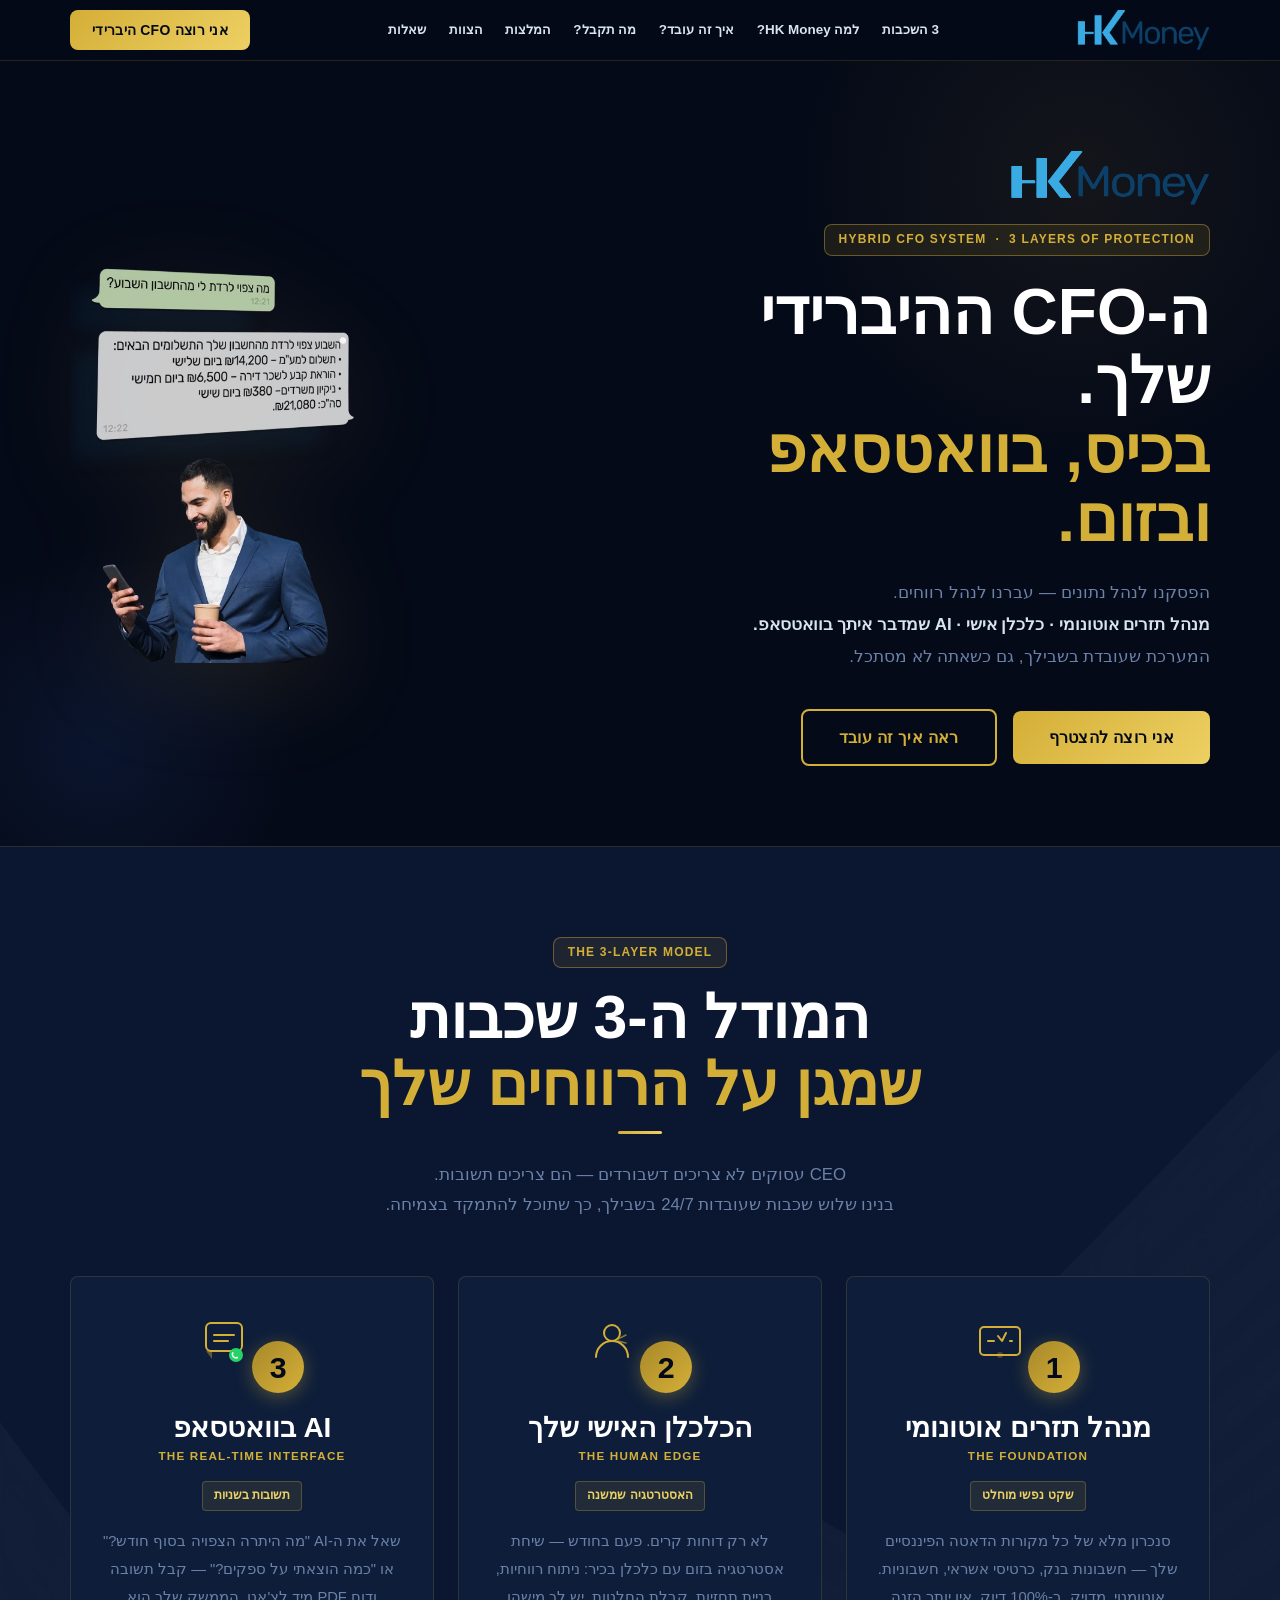
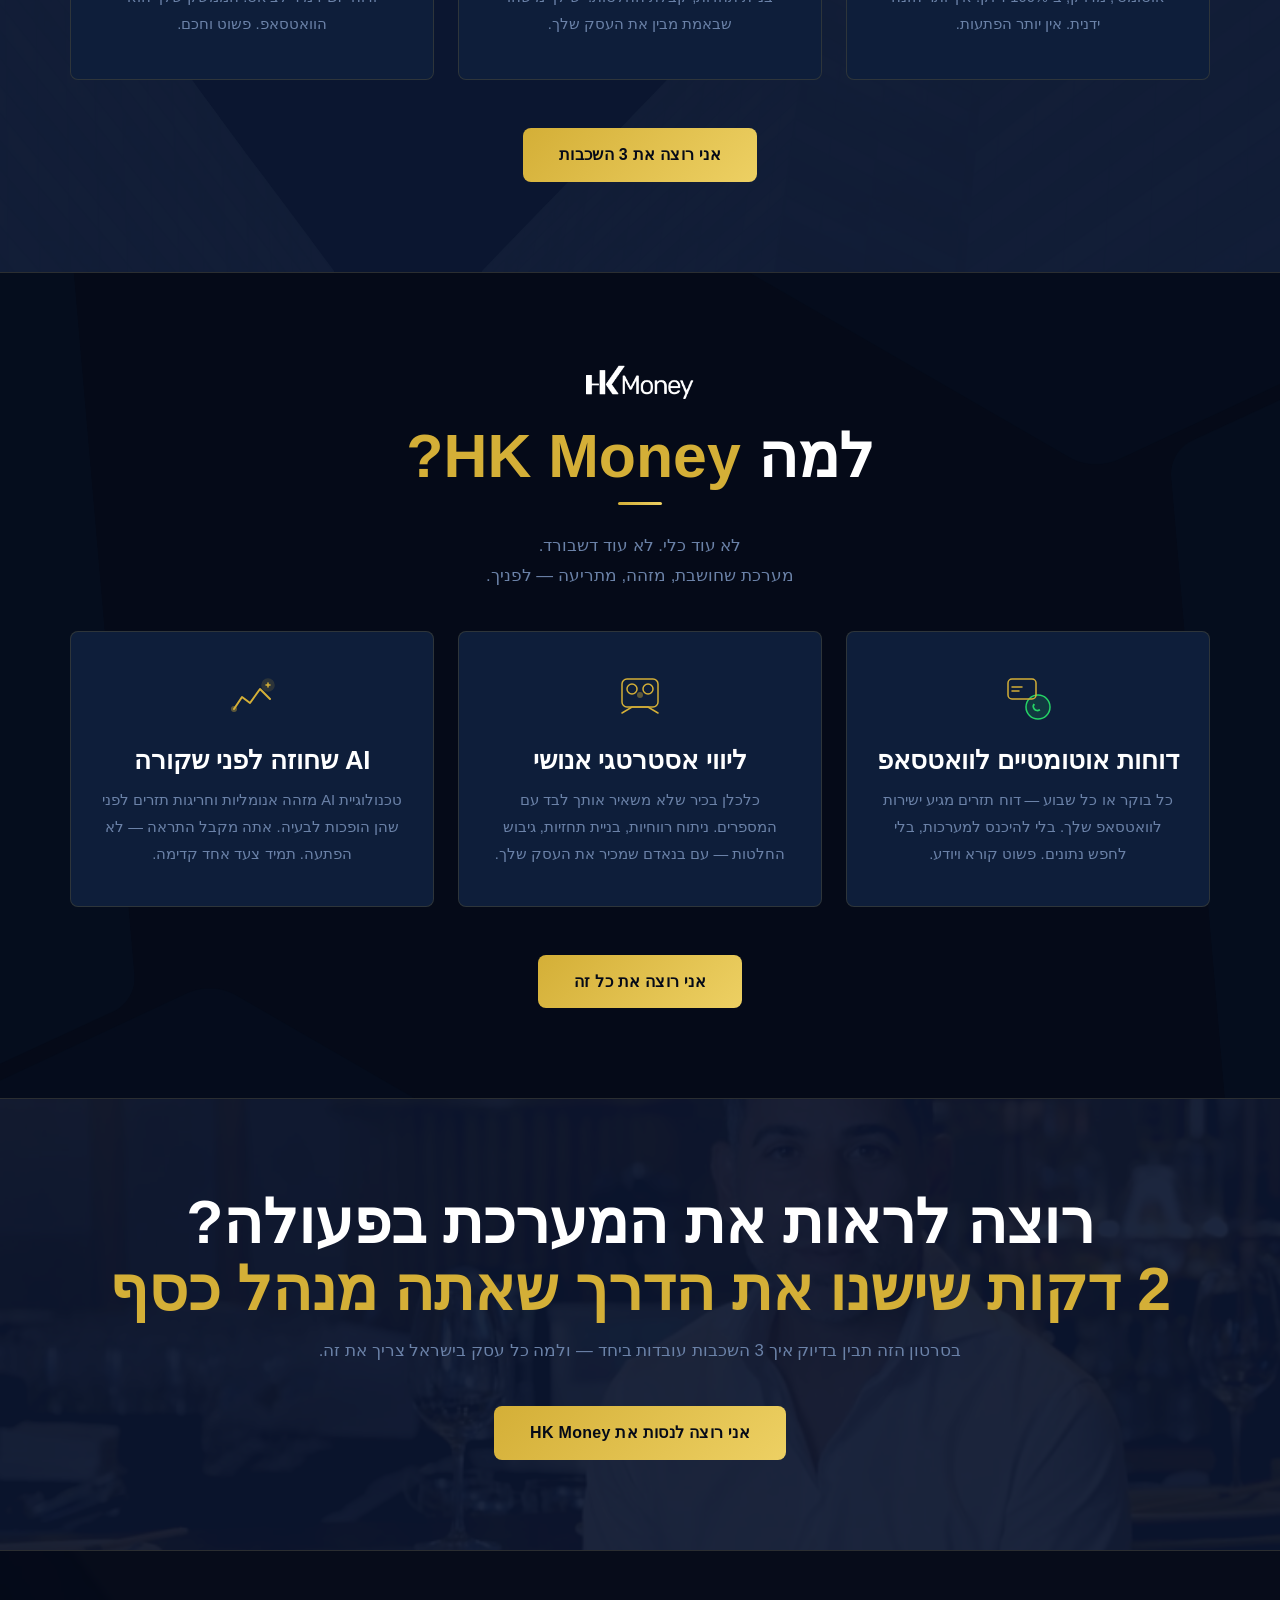
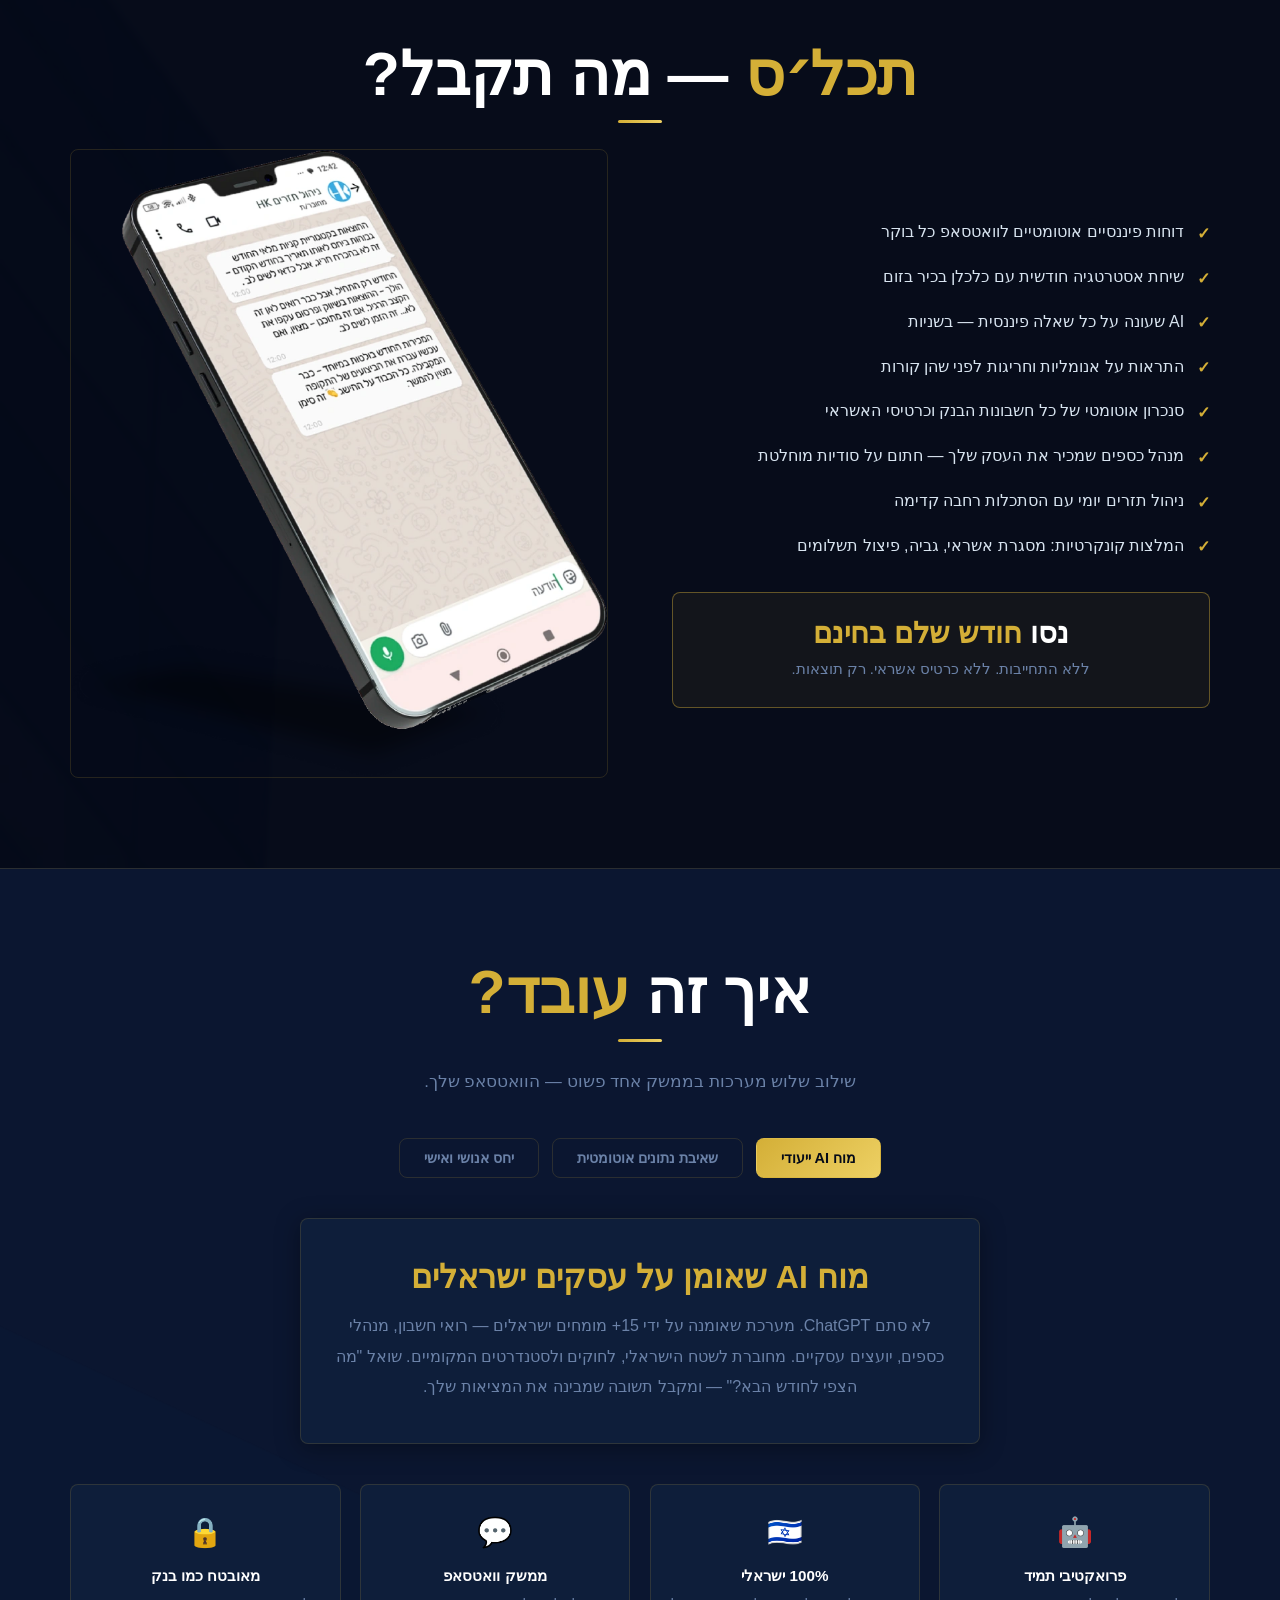
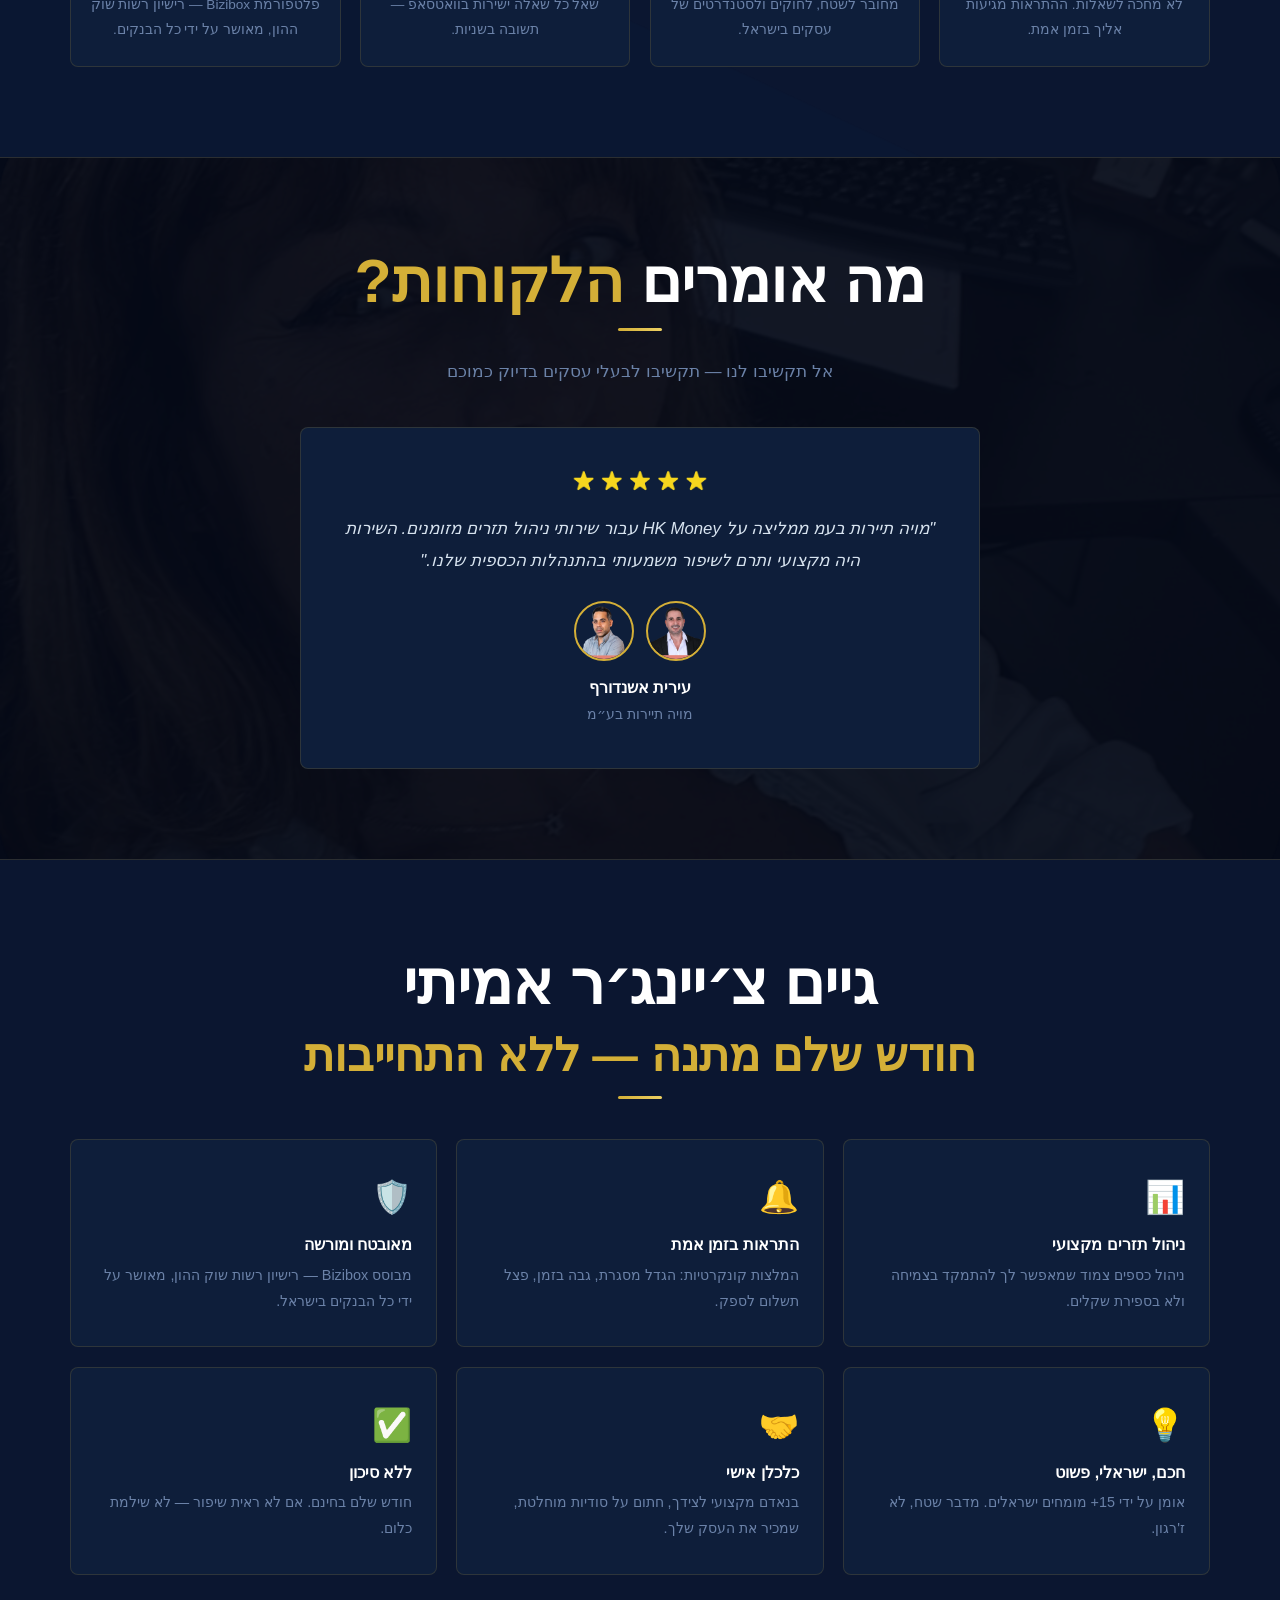
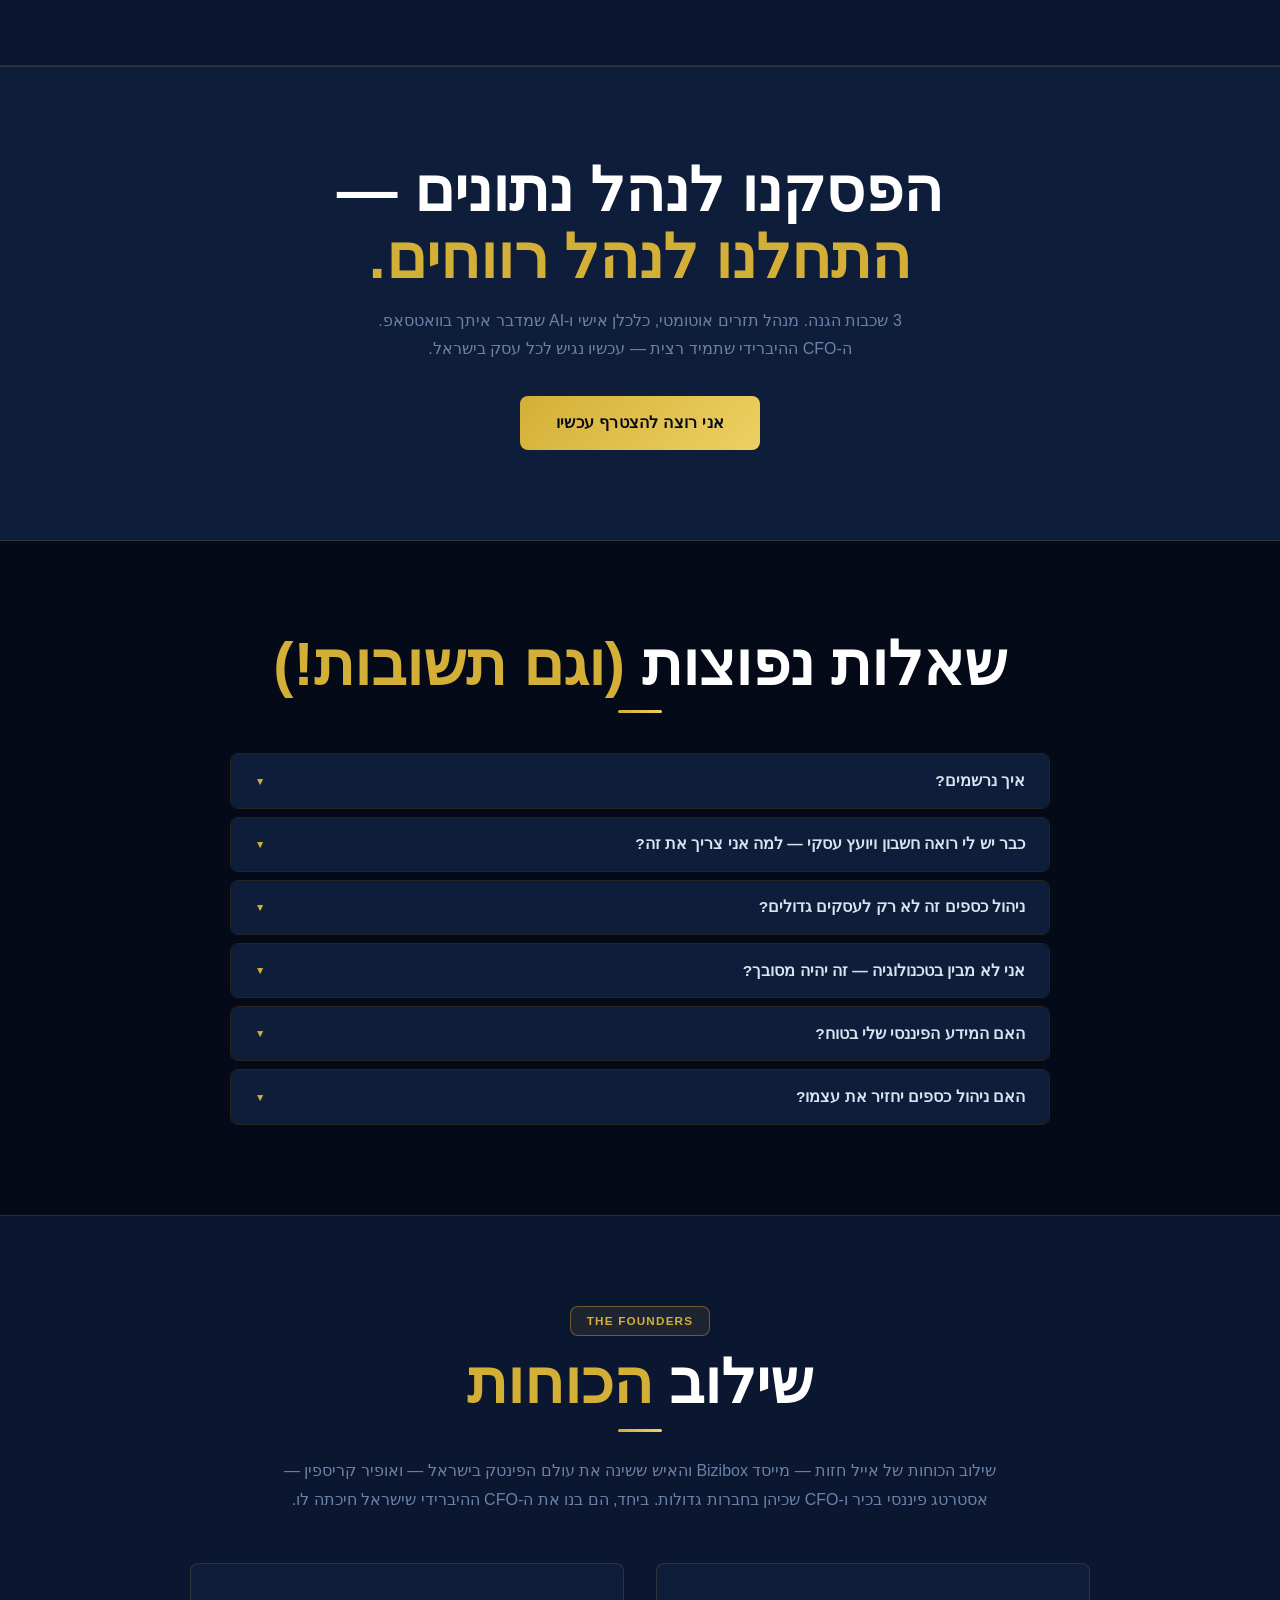
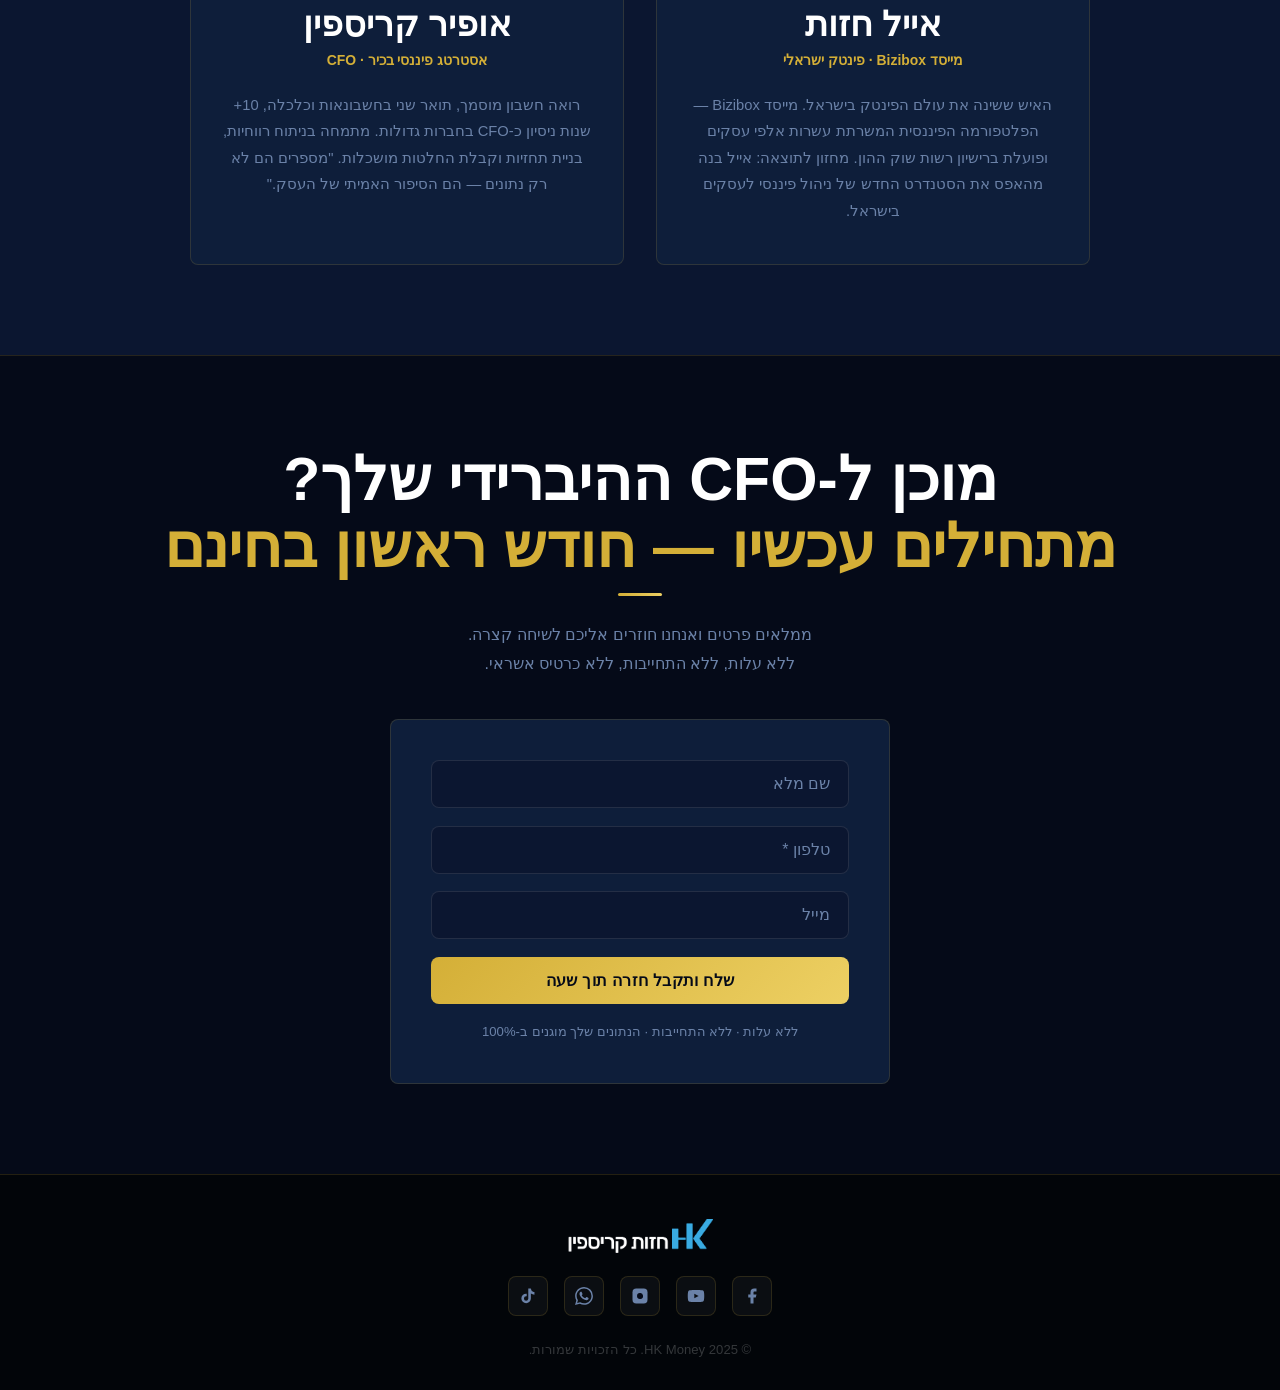
==== index.html @ f036ebd8 "Complete premium overhaul: Deep Navy + Gold, 3-Layer CFO system - Full color system rebuild: Deep Na" ====
<!DOCTYPE html>
<html lang="he" dir="rtl">
<head>
  <meta charset="UTF-8">
  <meta name="viewport" content="width=device-width, initial-scale=1.0">
  <title>HK Money – ה-CFO ההיברידי שלך | תזרים · כלכלן · AI בוואטסאפ</title>
  <meta name="description" content="HK Money: מנהל תזרים אוטונומי, כלכלן אישי ו-AI בוואטסאפ — 3 שכבות הגנה שהופכות כל עסק מעסק שורד לעסק שצומח.">
  <link rel="icon" href="images/hkmoney_favicon.png" type="image/png">
  <link rel="stylesheet" href="style.css">

  <!-- Netlify Forms detection -->
  <form name="hk-lead" netlify netlify-honeypot="bot-field" hidden>
    <input type="text"  name="name">
    <input type="tel"   name="phone" required>
    <input type="email" name="email">
    <input type="text"  name="bot-field">
  </form>
</head>
<body>

<!-- ══════════════════════════════════════════════
     HEADER
══════════════════════════════════════════════ -->
<header id="header">
  <div class="container header-inner">
    <div class="header-logo">
      <a href="#hero"><img src="images/HKMoney_logo.webp" alt="HK Money לוגו" width="160" height="49"></a>
    </div>

    <nav>
      <a href="#why">3 השכבות</a>
      <a href="#features">למה HK Money?</a>
      <a href="#how">איך זה עובד?</a>
      <a href="#gives">מה תקבל?</a>
      <a href="#reviews">המלצות</a>
      <a href="#team">הצוות</a>
      <a href="#faq">שאלות</a>
    </nav>

    <div class="header-cta">
      <a href="#contact" class="btn btn-gold">אני רוצה CFO היברידי</a>
    </div>

    <div class="hamburger" id="hamburger" onclick="toggleMenu()" aria-label="תפריט">
      <span></span><span></span><span></span>
    </div>
  </div>

  <div id="mobile-menu">
    <a href="#why"      onclick="closeMenu()">3 השכבות</a>
    <a href="#features" onclick="closeMenu()">למה HK Money?</a>
    <a href="#how"      onclick="closeMenu()">איך זה עובד?</a>
    <a href="#gives"    onclick="closeMenu()">מה תקבל?</a>
    <a href="#reviews"  onclick="closeMenu()">המלצות</a>
    <a href="#team"     onclick="closeMenu()">הצוות</a>
    <a href="#faq"      onclick="closeMenu()">שאלות</a>
    <a href="#contact"  onclick="closeMenu()">צור קשר</a>
  </div>
</header>


<!-- ══════════════════════════════════════════════
     HERO
══════════════════════════════════════════════ -->
<section id="hero">
  <div class="hero-glow-1"></div>
  <div class="hero-glow-2"></div>
  <div class="container">
    <div class="hero-inner">

      <div class="hero-content">
        <div class="hero-logo">
          <img src="images/HKMoney_logo.webp" alt="HK Money" width="200" height="61">
        </div>

        <div class="hero-tag">Hybrid CFO System &nbsp;·&nbsp; 3 Layers of Protection</div>

        <h1 class="hero-title">
          ה-CFO ההיברידי שלך.<br>
          <span class="gold">בכיס, בוואטסאפ ובזום.</span>
        </h1>

        <p class="hero-sub">
          הפסקנו לנהל נתונים — עברנו לנהל רווחים.<br>
          <strong>מנהל תזרים אוטונומי · כלכלן אישי · AI שמדבר איתך בוואטסאפ.</strong><br>
          המערכת שעובדת בשבילך, גם כשאתה לא מסתכל.
        </p>

        <div class="hero-ctas">
          <a href="#contact" class="btn btn-gold">אני רוצה להצטרף</a>
          <a href="#why"     class="btn btn-outline-gold">ראה איך זה עובד</a>
        </div>
      </div>

      <div class="hero-image" aria-hidden="true">
        <img src="images/phone_hold_m_4.webp" alt="" width="300" height="408" loading="lazy">
      </div>

    </div>
  </div>
</section>


<!-- ══════════════════════════════════════════════
     3-LAYER MODEL
══════════════════════════════════════════════ -->
<section id="why">
  <div class="container">

    <div style="text-align:center">
      <span class="hero-tag" style="display:inline-block; margin-bottom:1rem;">The 3-Layer Model</span>
    </div>
    <h2 class="section-title">המודל ה-3 שכבות<br><span class="gold">שמגן על הרווחים שלך</span></h2>
    <span class="gold-bar"></span>
    <p class="layers-intro">
      CEO עסוקים לא צריכים דשבורדים — הם צריכים תשובות.<br>
      בנינו שלוש שכבות שעובדות 24/7 בשבילך, כך שתוכל להתמקד בצמיחה.
    </p>

    <div class="layers-grid">

      <!-- Layer 1 -->
      <div class="layer-card">
        <div class="layer-num">1</div>
        <svg class="layer-svg" viewBox="0 0 48 48" fill="none" xmlns="http://www.w3.org/2000/svg">
          <rect x="4" y="10" width="40" height="28" rx="4" stroke="#D4AF37" stroke-width="2"/>
          <path d="M12 24h6M22 19l4 5 4-8M34 24h2" stroke="#D4AF37" stroke-width="2" stroke-linecap="round" stroke-linejoin="round"/>
          <circle cx="24" cy="38" r="3" fill="#D4AF37" opacity=".3"/>
        </svg>
        <h3>מנהל תזרים אוטונומי</h3>
        <span class="layer-en">The Foundation</span>
        <span class="layer-value">שקט נפשי מוחלט</span>
        <p>סנכרון מלא של כל מקורות הדאטה הפיננסיים שלך — חשבונות בנק, כרטיסי אשראי, חשבוניות. אוטומטי, מדויק, ב-100% דיוק. אין יותר הזנה ידנית. אין יותר הפתעות.</p>
      </div>

      <!-- Layer 2 -->
      <div class="layer-card">
        <div class="layer-num">2</div>
        <svg class="layer-svg" viewBox="0 0 48 48" fill="none" xmlns="http://www.w3.org/2000/svg">
          <circle cx="24" cy="16" r="8" stroke="#D4AF37" stroke-width="2"/>
          <path d="M8 40c0-8.837 7.163-16 16-16s16 7.163 16 16" stroke="#D4AF37" stroke-width="2" stroke-linecap="round"/>
          <path d="M30 22l8-4M38 26l-8-2" stroke="#D4AF37" stroke-width="1.5" stroke-linecap="round" opacity=".6"/>
        </svg>
        <h3>הכלכלן האישי שלך</h3>
        <span class="layer-en">The Human Edge</span>
        <span class="layer-value">האסטרטגיה שמשנה</span>
        <p>לא רק דוחות קרים. פעם בחודש — שיחת אסטרטגיה בזום עם כלכלן בכיר: ניתוח רווחיות, בניית תחזיות, קבלת החלטות. יש לך מישהו שבאמת מבין את העסק שלך.</p>
      </div>

      <!-- Layer 3 -->
      <div class="layer-card">
        <div class="layer-num">3</div>
        <svg class="layer-svg" viewBox="0 0 48 48" fill="none" xmlns="http://www.w3.org/2000/svg">
          <rect x="6" y="6" width="36" height="28" rx="5" stroke="#D4AF37" stroke-width="2"/>
          <path d="M6 34l6 8v-8" fill="#D4AF37" opacity=".4"/>
          <path d="M14 18h20M14 24h14" stroke="#D4AF37" stroke-width="2" stroke-linecap="round"/>
          <circle cx="36" cy="38" r="7" fill="#25D366"/>
          <path d="M33 37.5c.3 1.3 1.5 2.5 2.8 2.7l1.7-.7.7 1.4-2 .8a5 5 0 0 1-4.6-4.6l.8-2 1.4.7-.8 1.7z" fill="#fff" stroke="none"/>
        </svg>
        <h3>AI בוואטסאפ</h3>
        <span class="layer-en">The Real-Time Interface</span>
        <span class="layer-value">תשובות בשניות</span>
        <p>שאל את ה-AI "מה היתרה הצפויה בסוף חודש?" או "כמה הוצאתי על ספקים?" — קבל תשובה ודוח PDF מיד לצ'אט. הממשק שלך הוא הוואטסאפ. פשוט וחכם.</p>
      </div>

    </div>

    <div style="text-align:center; margin-top:3rem;">
      <a href="#contact" class="btn btn-gold">אני רוצה את 3 השכבות</a>
    </div>
  </div>
</section>


<!-- ══════════════════════════════════════════════
     WHY HK MONEY – 3 CARDS
══════════════════════════════════════════════ -->
<section id="features">
  <div class="container">
    <div class="features-logo">
      <img src="images/HKMoney_3.webp" alt="HK Money" height="38">
    </div>
    <h2 class="section-title">למה <span class="gold">HK Money?</span></h2>
    <span class="gold-bar"></span>
    <p class="section-subtitle">
      לא עוד כלי. לא עוד דשבורד.<br>
      מערכת שחושבת, מזהה, מתריעה — לפניך.
    </p>

    <div class="why-cards-grid">

      <div class="why-card">
        <svg class="why-card-icon" viewBox="0 0 52 52" fill="none" xmlns="http://www.w3.org/2000/svg">
          <circle cx="36" cy="36" r="12" fill="#25D366" opacity=".15"/>
          <circle cx="36" cy="36" r="12" stroke="#25D366" stroke-width="1.5"/>
          <path d="M32 35.5c.4 1.6 1.8 3 3.4 3.3l2.1-.9.9 1.7-2.5 1a6 6 0 0 1-5.6-5.6l1-2.5 1.7.9-1 2.1z" fill="#25D366"/>
          <rect x="6" y="8" width="28" height="20" rx="4" stroke="#D4AF37" stroke-width="1.5"/>
          <path d="M10 16h10M10 20h7" stroke="#D4AF37" stroke-width="1.5" stroke-linecap="round"/>
        </svg>
        <h3>דוחות אוטומטיים לוואטסאפ</h3>
        <p>כל בוקר או כל שבוע — דוח תזרים מגיע ישירות לוואטסאפ שלך. בלי להיכנס למערכות, בלי לחפש נתונים. פשוט קורא ויודע.</p>
      </div>

      <div class="why-card">
        <svg class="why-card-icon" viewBox="0 0 52 52" fill="none" xmlns="http://www.w3.org/2000/svg">
          <rect x="8" y="8" width="36" height="28" rx="5" stroke="#D4AF37" stroke-width="1.5"/>
          <circle cx="18" cy="18" r="5" stroke="#D4AF37" stroke-width="1.5"/>
          <circle cx="34" cy="18" r="5" stroke="#D4AF37" stroke-width="1.5"/>
          <path d="M8 42l10-6h16l10 6" stroke="#D4AF37" stroke-width="1.5" stroke-linecap="round"/>
          <circle cx="26" cy="24" r="3" fill="#D4AF37" opacity=".4"/>
        </svg>
        <h3>ליווי אסטרטגי אנושי</h3>
        <p>כלכלן בכיר שלא משאיר אותך לבד עם המספרים. ניתוח רווחיות, בניית תחזיות, גיבוש החלטות — עם בנאדם שמכיר את העסק שלך.</p>
      </div>

      <div class="why-card">
        <svg class="why-card-icon" viewBox="0 0 52 52" fill="none" xmlns="http://www.w3.org/2000/svg">
          <path d="M8 38L16 26l8 6 10-14 10 10" stroke="#D4AF37" stroke-width="2" stroke-linecap="round" stroke-linejoin="round"/>
          <circle cx="42" cy="14" r="6" fill="#D4AF37" opacity=".15" stroke="#D4AF37" stroke-width="1.5"/>
          <path d="M40 14h4M42 12v4" stroke="#D4AF37" stroke-width="1.5" stroke-linecap="round"/>
          <circle cx="8" cy="38" r="3" fill="#D4AF37" opacity=".4"/>
        </svg>
        <h3>AI שחוזה לפני שקורה</h3>
        <p>טכנולוגיית AI מזהה אנומליות וחריגות תזרים לפני שהן הופכות לבעיה. אתה מקבל התראה — לא הפתעה. תמיד צעד אחד קדימה.</p>
      </div>

    </div>

    <div style="text-align:center; margin-top:3rem;">
      <a href="#contact" class="btn btn-gold">אני רוצה את כל זה</a>
    </div>
  </div>
</section>


<!-- ══════════════════════════════════════════════
     VIDEO SECTION
══════════════════════════════════════════════ -->
<section id="video-section">
  <div class="container">
    <h2 class="section-title">
      רוצה לראות את המערכת בפעולה?<br>
      <span class="gold">2 דקות שישנו את הדרך שאתה מנהל כסף</span>
    </h2>
    <p class="section-subtitle">
      בסרטון הזה תבין בדיוק איך 3 השכבות עובדות ביחד — ולמה כל עסק בישראל צריך את זה.
    </p>
    <div class="video-cta">
      <a href="#contact" class="btn btn-gold">אני רוצה לנסות את HK Money</a>
    </div>
  </div>
</section>


<!-- ══════════════════════════════════════════════
     WHAT WE GIVE
══════════════════════════════════════════════ -->
<section id="gives">
  <div class="container">
    <h2 class="section-title"><span class="gold">תכל׳ס</span> — מה תקבל?</h2>
    <span class="gold-bar"></span>
    <div class="gives-inner">
      <div>
        <ul class="gives-list">
          <li>דוחות פיננסיים אוטומטיים לוואטסאפ כל בוקר</li>
          <li>שיחת אסטרטגיה חודשית עם כלכלן בכיר בזום</li>
          <li>AI שעונה על כל שאלה פיננסית — בשניות</li>
          <li>התראות על אנומליות וחריגות לפני שהן קורות</li>
          <li>סנכרון אוטומטי של כל חשבונות הבנק וכרטיסי האשראי</li>
          <li>מנהל כספים שמכיר את העסק שלך — חתום על סודיות מוחלטת</li>
          <li>ניהול תזרים יומי עם הסתכלות רחבה קדימה</li>
          <li>המלצות קונקרטיות: מסגרת אשראי, גביה, פיצול תשלומים</li>
        </ul>
        <div class="gives-promo">
          <h3>נסו <span style="color:var(--gold)">חודש שלם בחינם</span></h3>
          <p>ללא התחייבות. ללא כרטיס אשראי. רק תוצאות.</p>
        </div>
      </div>
      <div class="gives-image">
        <img src="images/ph_hk.webp" alt="HK Money מערכת" loading="lazy">
      </div>
    </div>
  </div>
</section>


<!-- ══════════════════════════════════════════════
     HOW IT WORKS
══════════════════════════════════════════════ -->
<section id="how">
  <div class="container">
    <h2 class="section-title">איך זה <span class="gold">עובד?</span></h2>
    <span class="gold-bar"></span>
    <p class="section-subtitle">שילוב שלוש מערכות בממשק אחד פשוט — הוואטסאפ שלך.</p>

    <div class="tabs">
      <div class="tab-nav">
        <button class="tab-btn active" onclick="openTab(event,'tab1')">מוח AI ייעודי</button>
        <button class="tab-btn"        onclick="openTab(event,'tab2')">שאיבת נתונים אוטומטית</button>
        <button class="tab-btn"        onclick="openTab(event,'tab3')">יחס אנושי ואישי</button>
      </div>

      <div id="tab1" class="tab-content active">
        <div class="tab-card">
          <h3>מוח AI שאומן על עסקים ישראלים</h3>
          <p>לא סתם ChatGPT. מערכת שאומנה על ידי 15+ מומחים ישראלים — רואי חשבון, מנהלי כספים, יועצים עסקיים. מחוברת לשטח הישראלי, לחוקים ולסטנדרטים המקומיים. שואל "מה הצפי לחודש הבא?" — ומקבל תשובה שמבינה את המציאות שלך.</p>
        </div>
      </div>

      <div id="tab2" class="tab-content">
        <div class="tab-card">
          <h3>כל הנתונים זורמים אליך אוטומטית</h3>
          <p>חיבור חד פעמי לחשבונות הבנק וכרטיסי האשראי שלך — ומכאן הכל אוטומטי. הנתונים מגיעים, מעובדים בזמן אמת, וההמלצות מגיעות אליך לוואטסאפ בשפה ברורה. ב-HK Money אתה לא עובד בשביל המערכת — המערכת עובדת בשבילך.</p>
        </div>
      </div>

      <div id="tab3" class="tab-content">
        <div class="tab-card">
          <h3>בכל שלב יש לך בנאדם לצידך</h3>
          <p>לקחנו את הטוב משני העולמות — הזמינות והמהירות של AI, עם המקצועיות והאחריות של כלכלן בכיר. הכלכלן שלך מקבל את כל הנתונים ישירות מהמערכת, ופעם בחודש יושב איתך בזום לשיחת אסטרטגיה מעמיקה.</p>
        </div>
      </div>
    </div>

    <div class="how-bullets">
      <div class="how-bullet">
        <div class="icon">🤖</div>
        <h4>פרואקטיבי תמיד</h4>
        <p>לא מחכה לשאלות. ההתראות מגיעות אליך בזמן אמת.</p>
      </div>
      <div class="how-bullet">
        <div class="icon">🇮🇱</div>
        <h4>100% ישראלי</h4>
        <p>מחובר לשטח, לחוקים ולסטנדרטים של עסקים בישראל.</p>
      </div>
      <div class="how-bullet">
        <div class="icon">💬</div>
        <h4>ממשק וואטסאפ</h4>
        <p>שאל כל שאלה ישירות בוואטסאפ — תשובה בשניות.</p>
      </div>
      <div class="how-bullet">
        <div class="icon">🔒</div>
        <h4>מאובטח כמו בנק</h4>
        <p>פלטפורמת Bizibox — רישיון רשות שוק ההון, מאושר על ידי כל הבנקים.</p>
      </div>
    </div>
  </div>
</section>


<!-- ══════════════════════════════════════════════
     TESTIMONIALS
══════════════════════════════════════════════ -->
<section id="reviews">
  <div class="container">
    <h2 class="section-title">מה אומרים <span class="gold">הלקוחות?</span></h2>
    <span class="gold-bar"></span>
    <p class="section-subtitle">אל תקשיבו לנו — תקשיבו לבעלי עסקים בדיוק כמוכם</p>

    <div class="review-card">
      <div class="review-stars">
        <img src="images/stars_hk.webp" alt="5 כוכבים" loading="lazy">
      </div>
      <p class="review-text">
        "מויה תיירות בעמ ממליצה על HK Money עבור שירותי ניהול תזרים מזומנים.
        השירות היה מקצועי ותרם לשיפור משמעותי בהתנהלות הכספית שלנו."
      </p>
      <div class="review-author-pics">
        <img src="images/prof_2.webp"   alt="עירית אשנדורף" loading="lazy">
        <img src="images/prof_2-1.webp" alt="HK Money"       loading="lazy">
      </div>
      <p class="review-name">עירית אשנדורף</p>
      <p class="review-company">מויה תיירות בע״מ</p>
    </div>
  </div>
</section>


<!-- ══════════════════════════════════════════════
     BENEFITS
══════════════════════════════════════════════ -->
<section id="benefits">
  <div class="container">
    <h2 class="section-title">גיים צ׳יינג׳ר אמיתי<br>
      <span class="gold" style="font-size:.75em">חודש שלם מתנה — ללא התחייבות</span>
    </h2>
    <span class="gold-bar"></span>

    <div class="benefits-grid">
      <div class="benefit-card">
        <div class="benefit-icon">📊</div>
        <h3>ניהול תזרים מקצועי</h3>
        <p>ניהול כספים צמוד שמאפשר לך להתמקד בצמיחה ולא בספירת שקלים.</p>
      </div>
      <div class="benefit-card">
        <div class="benefit-icon">🔔</div>
        <h3>התראות בזמן אמת</h3>
        <p>המלצות קונקרטיות: הגדל מסגרת, גבה בזמן, פצל תשלום לספק.</p>
      </div>
      <div class="benefit-card">
        <div class="benefit-icon">🛡️</div>
        <h3>מאובטח ומורשה</h3>
        <p>מבוסס Bizibox — רישיון רשות שוק ההון, מאושר על ידי כל הבנקים בישראל.</p>
      </div>
      <div class="benefit-card">
        <div class="benefit-icon">💡</div>
        <h3>חכם, ישראלי, פשוט</h3>
        <p>אומן על ידי 15+ מומחים ישראלים. מדבר שטח, לא ז'רגון.</p>
      </div>
      <div class="benefit-card">
        <div class="benefit-icon">🤝</div>
        <h3>כלכלן אישי</h3>
        <p>בנאדם מקצועי לצידך, חתום על סודיות מוחלטת, שמכיר את העסק שלך.</p>
      </div>
      <div class="benefit-card">
        <div class="benefit-icon">✅</div>
        <h3>ללא סיכון</h3>
        <p>חודש שלם בחינם. אם לא ראית שיפור — לא שילמת כלום.</p>
      </div>
    </div>
  </div>
</section>


<!-- ══════════════════════════════════════════════
     MID CTA
══════════════════════════════════════════════ -->
<section id="cta-mid">
  <div class="container">
    <h2 class="section-title">הפסקנו לנהל נתונים —<br><span class="gold">התחלנו לנהל רווחים.</span></h2>
    <p>
      3 שכבות הגנה. מנהל תזרים אוטומטי, כלכלן אישי ו-AI שמדבר איתך בוואטסאפ.<br>
      ה-CFO ההיברידי שתמיד רצית — עכשיו נגיש לכל עסק בישראל.
    </p>
    <a href="#contact" class="btn btn-gold">אני רוצה להצטרף עכשיו</a>
  </div>
</section>


<!-- ══════════════════════════════════════════════
     FAQ
══════════════════════════════════════════════ -->
<section id="faq">
  <div class="container">
    <h2 class="section-title">שאלות נפוצות <span class="gold">(וגם תשובות!)</span></h2>
    <span class="gold-bar"></span>

    <div class="faq-list">

      <div class="faq-item">
        <button class="faq-q" onclick="toggleFaq(this)">איך נרשמים?</button>
        <div class="faq-a">ממלאים פרטים בטופס למטה ואנחנו חוזרים אליכם לשיחה קצרה — לוודא שהמערכת מתאימה 100% ולהסביר את השלבים הראשונים. פשוט, מהיר, ללא התחייבות.</div>
      </div>

      <div class="faq-item">
        <button class="faq-q" onclick="toggleFaq(this)">כבר יש לי רואה חשבון ויועץ עסקי — למה אני צריך את זה?</button>
        <div class="faq-a">רואה חשבון מסתכל אחורה ומחשב מס. יועץ עסקי מדבר על שיווק ומוצר. HK Money מנהל את הכסף בזמן אמת — ברוב העסקים זה החלל הריק שמוביל למשברים. אנחנו מונעים את המשבר לפני שהוא קורה.</div>
      </div>

      <div class="faq-item">
        <button class="faq-q" onclick="toggleFaq(this)">ניהול כספים זה לא רק לעסקים גדולים?</button>
        <div class="faq-a">בדיוק ההיפך. עסקים גדולים מחזיקים CFO פנימי. עסקים קטנים נופלים בין הכיסאות. HK Money הוא ה-CFO ההיברידי שאי אפשר היה להרשות לעצמך — עד עכשיו.</div>
      </div>

      <div class="faq-item">
        <button class="faq-q" onclick="toggleFaq(this)">אני לא מבין בטכנולוגיה — זה יהיה מסובך?</button>
        <div class="faq-a">וואטסאפ יש לך בטלפון? זה 90% ממה שצריך לדעת. החיבור הראשוני הוא תהליך של שעה אחת שאנחנו עושים ביחד. אחרי זה — המערכת עובדת לבד.</div>
      </div>

      <div class="faq-item">
        <button class="faq-q" onclick="toggleFaq(this)">האם המידע הפיננסי שלי בטוח?</button>
        <div class="faq-a">לגמרי. המערכת מבוססת על Bizibox, הפועלת ברישיון רשות שוק ההון ומאושרת על ידי כל הבנקים. המערכת יכולה רק לקרוא נתונים — לא לבצע פעולות. כל המידע מוצפן ברמה הגבוהה ביותר, בדיוק כמו בבנק.</div>
      </div>

      <div class="faq-item">
        <button class="faq-q" onclick="toggleFaq(this)">האם ניהול כספים יחזיר את עצמו?</button>
        <div class="faq-a">אם HK Money תחסוך לך אפילו טעות תזרים אחת — היא כיסתה את עצמה. רוב הלקוחות שלנו רואים שיפור פיננסי מדיד תוך שבועות — עוד בתוך החודש החינמי.</div>
      </div>

    </div>
  </div>
</section>


<!-- ══════════════════════════════════════════════
     TEAM / FOUNDERS
══════════════════════════════════════════════ -->
<section id="team">
  <div class="container">
    <div style="text-align:center">
      <span class="founders-badge">The Founders</span>
    </div>
    <h2 class="section-title">שילוב <span class="gold">הכוחות</span></h2>
    <span class="gold-bar"></span>
    <p class="founders-intro">
      שילוב הכוחות של אייל חזות — מייסד Bizibox והאיש ששינה את עולם הפינטק בישראל —
      ואופיר קריספין — אסטרטג פיננסי בכיר ו-CFO שכיהן בחברות גדולות.
      ביחד, הם בנו את ה-CFO ההיברידי שישראל חיכתה לו.
    </p>
    <div class="team-grid">
      <div class="team-card">
        <h3>אייל חזות</h3>
        <p class="team-role">מייסד Bizibox · פינטק ישראלי</p>
        <p>האיש ששינה את עולם הפינטק בישראל. מייסד Bizibox — הפלטפורמה הפיננסית המשרתת עשרות אלפי עסקים ופועלת ברישיון רשות שוק ההון. מחזון לתוצאה: אייל בנה מהאפס את הסטנדרט החדש של ניהול פיננסי לעסקים בישראל.</p>
      </div>
      <div class="team-card">
        <h3>אופיר קריספין</h3>
        <p class="team-role">אסטרטג פיננסי בכיר · CFO</p>
        <p>רואה חשבון מוסמך, תואר שני בחשבונאות וכלכלה, 10+ שנות ניסיון כ-CFO בחברות גדולות. מתמחה בניתוח רווחיות, בניית תחזיות וקבלת החלטות מושכלות. "מספרים הם לא רק נתונים — הם הסיפור האמיתי של העסק."</p>
      </div>
    </div>
  </div>
</section>


<!-- ══════════════════════════════════════════════
     CONTACT FORM
══════════════════════════════════════════════ -->
<section id="contact">
  <div class="container">
    <h2 class="section-title">מוכן ל-CFO ההיברידי שלך?<br>
      <span class="gold">מתחילים עכשיו — חודש ראשון בחינם</span>
    </h2>
    <span class="gold-bar"></span>
    <p class="contact-lead">
      ממלאים פרטים ואנחנו חוזרים אליכם לשיחה קצרה.<br>
      ללא עלות, ללא התחייבות, ללא כרטיס אשראי.
    </p>

    <form class="contact-form" name="hk-lead" method="POST" data-netlify="true" netlify-honeypot="bot-field" id="main-form">
      <input type="hidden" name="form-name" value="hk-lead">
      <div style="display:none"><input type="text" name="bot-field"></div>

      <div class="form-row">
        <input type="text"  name="name"  placeholder="שם מלא"   required autocomplete="name">
      </div>
      <div class="form-row">
        <input type="tel"   name="phone" placeholder="טלפון *"  required autocomplete="tel" pattern="[0-9()\s\-+]+">
      </div>
      <div class="form-row">
        <input type="email" name="email" placeholder="מייל"             autocomplete="email">
      </div>

      <button type="submit" class="btn btn-gold btn-full">שלח ותקבל חזרה תוך שעה</button>
      <p class="form-note">ללא עלות · ללא התחייבות · הנתונים שלך מוגנים ב-100%</p>
    </form>
  </div>
</section>


<!-- ══════════════════════════════════════════════
     FOOTER
══════════════════════════════════════════════ -->
<footer>
  <div class="container">
    <div class="footer-logo">
      <img src="images/hk_krispin.webp" alt="HK Money" height="38" loading="lazy">
    </div>
    <div class="footer-socials">
      <a href="https://www.facebook.com/profile.php?id=61570354841007" target="_blank" rel="noopener" aria-label="Facebook">
        <svg width="18" height="18" fill="currentColor" viewBox="0 0 24 24"><path d="M18 2h-3a5 5 0 0 0-5 5v3H7v4h3v8h4v-8h3l1-4h-4V7a1 1 0 0 1 1-1h3z"/></svg>
      </a>
      <a href="https://www.youtube.com/@hazut-krispin" target="_blank" rel="noopener" aria-label="YouTube">
        <svg width="18" height="18" fill="currentColor" viewBox="0 0 24 24"><path d="M22.54 6.42a2.78 2.78 0 0 0-1.94-1.96C18.88 4 12 4 12 4s-6.88 0-8.6.46A2.78 2.78 0 0 0 1.46 6.42 29 29 0 0 0 1 12a29 29 0 0 0 .46 5.58 2.78 2.78 0 0 0 1.94 1.95C5.12 20 12 20 12 20s6.88 0 8.6-.47a2.78 2.78 0 0 0 1.94-1.95A29 29 0 0 0 23 12a29 29 0 0 0-.46-5.58zM9.75 15.02V8.98L15.5 12l-5.75 3.02z"/></svg>
      </a>
      <a href="https://www.instagram.com/hk.hazut.krispin/" target="_blank" rel="noopener" aria-label="Instagram">
        <svg width="18" height="18" fill="currentColor" viewBox="0 0 24 24"><rect x="2" y="2" width="20" height="20" rx="5" ry="5"/><path fill="#050A18" d="M16 11.37A4 4 0 1 1 12.63 8 4 4 0 0 1 16 11.37z"/><line x1="17.5" y1="6.5" x2="17.51" y2="6.5" stroke="#050A18" stroke-width="2"/></svg>
      </a>
      <a href="http://wa.link/4hflf4" target="_blank" rel="noopener" aria-label="WhatsApp">
        <svg width="18" height="18" fill="currentColor" viewBox="0 0 24 24"><path d="M17.472 14.382c-.297-.149-1.758-.867-2.03-.967-.273-.099-.471-.148-.67.15-.197.297-.767.966-.94 1.164-.173.199-.347.223-.644.075-.297-.15-1.255-.463-2.39-1.475-.883-.788-1.48-1.761-1.653-2.059-.173-.297-.018-.458.13-.606.134-.133.298-.347.446-.52.149-.174.198-.298.298-.497.099-.198.05-.371-.025-.52-.075-.149-.669-1.612-.916-2.207-.242-.579-.487-.5-.669-.51-.173-.008-.371-.01-.57-.01-.198 0-.52.074-.792.372-.272.297-1.04 1.016-1.04 2.479 0 1.462 1.065 2.875 1.213 3.074.149.198 2.096 3.2 5.077 4.487.709.306 1.262.489 1.694.625.712.227 1.36.195 1.871.118.571-.085 1.758-.719 2.006-1.413.248-.694.248-1.289.173-1.413-.074-.124-.272-.198-.57-.347m-5.421 7.403h-.004a9.87 9.87 0 0 1-5.031-1.378l-.361-.214-3.741.982.998-3.648-.235-.374a9.86 9.86 0 0 1-1.51-5.26c.001-5.45 4.436-9.884 9.888-9.884 2.64 0 5.122 1.03 6.988 2.898a9.825 9.825 0 0 1 2.893 6.994c-.003 5.45-4.437 9.884-9.885 9.884m8.413-18.297A11.815 11.815 0 0 0 12.05 0C5.495 0 .16 5.335.157 11.892c0 2.096.547 4.142 1.588 5.945L.057 24l6.305-1.654a11.882 11.882 0 0 0 5.683 1.448h.005c6.554 0 11.89-5.335 11.893-11.893a11.821 11.821 0 0 0-3.48-8.413z"/></svg>
      </a>
      <a href="https://www.tiktok.com/@hazut.krispin" target="_blank" rel="noopener" aria-label="TikTok">
        <svg width="18" height="18" fill="currentColor" viewBox="0 0 24 24"><path d="M19.59 6.69a4.83 4.83 0 0 1-3.77-4.25V2h-3.45v13.67a2.89 2.89 0 0 1-2.88 2.5 2.89 2.89 0 0 1-2.89-2.89 2.89 2.89 0 0 1 2.89-2.89c.28 0 .54.04.79.1V9.01a6.33 6.33 0 0 0-.79-.05 6.34 6.34 0 0 0-6.34 6.34 6.34 6.34 0 0 0 6.34 6.34 6.34 6.34 0 0 0 6.33-6.34V8.69a8.17 8.17 0 0 0 4.77 1.52V6.74a4.85 4.85 0 0 1-1-.05z"/></svg>
      </a>
    </div>
    <p class="footer-copy">© 2025 HK Money. כל הזכויות שמורות.</p>
  </div>
</footer>


<!-- ══════════════════════════════════════════════
     SCRIPTS
══════════════════════════════════════════════ -->
<script>
function toggleMenu() { document.getElementById('mobile-menu').classList.toggle('open'); }
function closeMenu()  { document.getElementById('mobile-menu').classList.remove('open'); }

function openTab(e, id) {
  document.querySelectorAll('.tab-content').forEach(t => t.classList.remove('active'));
  document.querySelectorAll('.tab-btn').forEach(b => b.classList.remove('active'));
  document.getElementById(id).classList.add('active');
  e.currentTarget.classList.add('active');
}

function toggleFaq(btn) {
  const item = btn.closest('.faq-item');
  const isOpen = item.classList.contains('open');
  document.querySelectorAll('.faq-item.open').forEach(i => i.classList.remove('open'));
  if (!isOpen) item.classList.add('open');
}

document.getElementById('main-form').addEventListener('submit', function(e) {
  e.preventDefault();
  const data = new FormData(this);
  fetch('/', {
    method: 'POST',
    headers: { 'Content-Type': 'application/x-www-form-urlencoded' },
    body: new URLSearchParams(data).toString()
  }).then(() => {
    window.location.href = '/thank-you/';
  }).catch(() => {
    window.location.href = '/thank-you/';
  });
});
</script>

</body>
</html>
---- style.css ----
/* ─── RESET ─────────────────────────────────────── */
*, *::before, *::after { box-sizing: border-box; margin: 0; padding: 0; }

/* ─── DESIGN TOKENS ──────────────────────────────── */
:root {
  --deep:      #050A18;
  --navy:      #0B1630;
  --card:      #0E1E3A;
  --card-2:    #101F3C;
  --gold:      #D4AF37;
  --gold-lt:   #EDD063;
  --gold-dk:   #A8892A;
  --white:     #FFFFFF;
  --off-white: #D8E4F0;
  --muted:     #6B82A8;
  --border:    rgba(212,175,55,.16);
  --border-hi: rgba(212,175,55,.42);
  --max-w:     1140px;
  --font-head: 'Karantina', 'Rubik', Arial, sans-serif;
  --font-body: 'Rubik', Arial, sans-serif;
  --r:         8px;
}

/* ─── FONTS ─────────────────────────────────────── */
@import url('https://fonts.googleapis.com/css2?family=Karantina:wght@400;700&family=Rubik:wght@300;400;500;600;700;800&display=swap');

/* ─── BASE ──────────────────────────────────────── */
html { scroll-behavior: smooth; }
body {
  font-family: var(--font-body);
  background: var(--deep);
  color: var(--off-white);
  direction: rtl;
  overflow-x: hidden;
  font-size: 16px;
  line-height: 1.6;
}
img { max-width: 100%; height: auto; display: block; }
a   { text-decoration: none; color: inherit; }

h1, h2, h3 {
  font-family: var(--font-head);
  line-height: 1.15;
  font-weight: 700;
  color: var(--white);
}
h4, h5 { font-family: var(--font-body); font-weight: 700; color: var(--white); }
p       { font-family: var(--font-body); line-height: 1.8; color: var(--muted); }
strong  { color: var(--off-white); }

/* ─── UTILITIES ─────────────────────────────────── */
.container { width: 90%; max-width: var(--max-w); margin: 0 auto; }
section    { padding: 90px 0; }

.section-title {
  font-family: var(--font-head);
  font-size: clamp(2.2rem, 5vw, 3.8rem);
  font-weight: 700;
  text-align: center;
  margin-bottom: .8rem;
  line-height: 1.1;
  color: var(--white);
}
.section-subtitle {
  font-family: var(--font-body);
  text-align: center;
  font-size: 1.05rem;
  max-width: 720px;
  margin: 0 auto 2.5rem;
  line-height: 1.8;
  color: var(--muted);
}

.gold   { color: var(--gold); }
.gold-bar {
  display: block; width: 44px; height: 3px;
  background: linear-gradient(90deg, var(--gold), var(--gold-lt));
  border-radius: 2px; margin: .6rem auto 1.6rem;
}

/* ─── BUTTONS ───────────────────────────────────── */
.btn {
  display: inline-block;
  padding: 14px 36px;
  border-radius: var(--r);
  font-family: var(--font-body);
  font-size: 1rem;
  font-weight: 700;
  cursor: pointer;
  border: none;
  transition: transform .2s, box-shadow .2s, filter .2s;
  letter-spacing: .3px;
}
.btn:hover  { transform: translateY(-2px); }
.btn:active { transform: translateY(0); }

.btn-gold {
  background: linear-gradient(135deg, var(--gold) 0%, var(--gold-lt) 100%);
  color: var(--deep);
  font-weight: 800;
}
.btn-gold:hover {
  filter: brightness(1.1);
  box-shadow: 0 8px 28px rgba(212,175,55,.4);
}

.btn-outline-gold {
  background: transparent;
  border: 2px solid var(--gold);
  color: var(--gold);
  font-weight: 700;
}
.btn-outline-gold:hover { background: var(--gold); color: var(--deep); }
.btn-full { width: 100%; display: block; text-align: center; }

/* ─── HEADER ────────────────────────────────────── */
#header {
  position: sticky; top: 0; z-index: 1000;
  background: rgba(5,10,24,.95);
  backdrop-filter: blur(14px);
  -webkit-backdrop-filter: blur(14px);
  border-bottom: 1px solid var(--border);
  padding: 10px 0;
}
.header-inner {
  display: flex; align-items: center;
  justify-content: space-between; gap: 1rem;
}
.header-logo img { height: 40px; width: auto; }

nav { display: flex; gap: 1.4rem; align-items: center; }
nav a {
  font-family: var(--font-body);
  font-size: .84rem; font-weight: 600;
  color: var(--off-white); white-space: nowrap;
  transition: color .2s;
}
nav a:hover { color: var(--gold); }
.header-cta .btn { padding: 9px 22px; font-size: .87rem; }

.hamburger {
  display: none; flex-direction: column;
  gap: 5px; cursor: pointer; padding: 4px;
}
.hamburger span { width: 24px; height: 2px; background: var(--gold); border-radius: 2px; }

#mobile-menu {
  display: none; flex-direction: column;
  background: var(--navy);
  border-bottom: 1px solid var(--border);
  padding: .8rem 5%;
}
#mobile-menu a {
  font-family: var(--font-body); font-weight: 600;
  color: var(--off-white); font-size: .95rem;
  padding: .6rem 0; border-bottom: 1px solid var(--border);
  transition: color .2s;
}
#mobile-menu a:hover { color: var(--gold); }
#mobile-menu a:last-child { border: none; }
#mobile-menu.open { display: flex; }

/* ─── HERO ──────────────────────────────────────── */
#hero {
  background: var(--deep);
  padding: 90px 0 80px;
  position: relative;
  min-height: 580px;
  overflow: hidden;
}
.hero-glow-1 {
  position: absolute; width: 600px; height: 600px;
  border-radius: 50%;
  background: radial-gradient(circle, rgba(212,175,55,.07) 0%, transparent 68%);
  top: -180px; right: -100px; pointer-events: none;
}
.hero-glow-2 {
  position: absolute; width: 400px; height: 400px;
  border-radius: 50%;
  background: radial-gradient(circle, rgba(11,22,48,.9) 0%, transparent 70%);
  bottom: -100px; left: -100px; pointer-events: none;
}
.hero-inner {
  display: flex; align-items: center;
  justify-content: space-between;
  gap: 3rem; position: relative; z-index: 1;
}
.hero-content { flex: 1; max-width: 600px; }
.hero-logo    { margin-bottom: 1.2rem; }
.hero-logo img { height: 54px; }

.hero-tag {
  display: inline-block;
  background: rgba(212,175,55,.1);
  border: 1px solid var(--border-hi);
  border-radius: var(--r);
  color: var(--gold);
  font-size: .75rem; font-weight: 700;
  letter-spacing: 1.2px; text-transform: uppercase;
  padding: 5px 14px; margin-bottom: 1.4rem;
}
.hero-title {
  font-family: var(--font-head);
  font-size: clamp(2.4rem, 5vw, 4.6rem);
  font-weight: 700; line-height: 1.08;
  margin-bottom: 1.4rem; color: var(--white);
}
.hero-title .gold { color: var(--gold); }

.hero-sub {
  font-family: var(--font-body);
  font-size: 1.06rem; color: var(--muted);
  margin-bottom: 2.2rem; line-height: 1.9;
}
.hero-sub strong { color: var(--off-white); }

.hero-ctas { display: flex; gap: 1rem; flex-wrap: wrap; align-items: center; }

.hero-image { flex-shrink: 0; }
.hero-image img {
  width: 300px;
  filter: drop-shadow(0 20px 50px rgba(212,175,55,.12));
}

/* ─── 3-LAYER MODEL ──────────────────────────────── */
#why {
  background: var(--navy);
  border-top: 1px solid var(--border);
  border-bottom: 1px solid var(--border);
  position: relative;
}
#why::after {
  content: '';
  position: absolute; inset: 0;
  background: url('images/buildings_bg.webp') center / cover no-repeat;
  opacity: .035; pointer-events: none;
}
#why .container { position: relative; z-index: 1; }

.layers-intro {
  max-width: 700px; margin: 0 auto 3.5rem;
  text-align: center; color: var(--muted);
  font-size: 1.05rem; line-height: 1.8;
}

.layers-grid {
  display: grid;
  grid-template-columns: repeat(3, 1fr);
  gap: 1.5rem;
}
.layer-card {
  background: var(--card);
  border: 1px solid var(--border);
  border-radius: var(--r);
  padding: 2.5rem 1.8rem;
  text-align: center;
  transition: transform .3s, border-color .3s, box-shadow .3s;
  position: relative;
  overflow: hidden;
}
.layer-card::before {
  content: '';
  position: absolute; top: 0; left: 0; right: 0;
  height: 2px;
  background: linear-gradient(90deg, transparent 0%, var(--gold) 50%, transparent 100%);
  opacity: 0; transition: opacity .35s;
}
.layer-card:hover {
  transform: translateY(-7px);
  border-color: var(--border-hi);
  box-shadow: 0 20px 50px rgba(0,0,0,.5), 0 0 40px rgba(212,175,55,.05);
}
.layer-card:hover::before { opacity: 1; }

.layer-num {
  display: inline-flex;
  align-items: center; justify-content: center;
  width: 52px; height: 52px; border-radius: 50%;
  background: linear-gradient(135deg, var(--gold-dk), var(--gold));
  font-family: var(--font-head);
  font-size: 1.9rem; font-weight: 700; color: var(--deep);
  margin: 0 auto 1.1rem;
  box-shadow: 0 4px 18px rgba(212,175,55,.35);
}
.layer-svg { width: 48px; height: 48px; margin: 0 auto .8rem; }
.layer-card h3 {
  font-family: var(--font-head);
  font-size: 1.75rem; color: var(--white);
  margin-bottom: .15rem; line-height: 1.2;
}
.layer-en {
  display: block;
  font-size: .73rem; color: var(--gold);
  font-weight: 700; font-family: var(--font-body);
  letter-spacing: 1.2px; text-transform: uppercase;
  margin-bottom: 1rem;
}
.layer-value {
  display: inline-block;
  background: rgba(212,175,55,.1);
  border: 1px solid rgba(212,175,55,.28);
  border-radius: 4px;
  color: var(--gold-lt);
  font-size: .76rem; font-weight: 700;
  padding: 4px 11px; margin-bottom: 1.1rem;
}
.layer-card p { color: var(--muted); font-size: .92rem; line-height: 1.88; }

/* ─── WHY HK MONEY ──────────────────────────────── */
#features {
  background: var(--deep);
  position: relative;
}
#features::after {
  content: '';
  position: absolute; inset: 0;
  background: url('images/blueish_bg_3-scaled.webp') center / cover no-repeat;
  opacity: .025; pointer-events: none;
}
#features .container { position: relative; z-index: 1; }
.features-logo { text-align: center; margin-bottom: 1.5rem; }
.features-logo img {
  height: 36px; margin: 0 auto;
  filter: brightness(0) invert(1);
}

.why-cards-grid {
  display: grid;
  grid-template-columns: repeat(3, 1fr);
  gap: 1.5rem; margin-top: 2.5rem;
}
.why-card {
  background: var(--card);
  border: 1px solid var(--border);
  border-radius: var(--r);
  padding: 2.4rem 1.8rem; text-align: center;
  transition: transform .3s, border-color .3s, box-shadow .3s;
}
.why-card:hover {
  transform: translateY(-6px);
  border-color: var(--border-hi);
  box-shadow: 0 16px 40px rgba(0,0,0,.4);
}
.why-card-icon { width: 52px; height: 52px; margin: 0 auto 1rem; }
.why-card h3 {
  font-family: var(--font-head);
  font-size: 1.6rem; color: var(--white); margin-bottom: .7rem;
}
.why-card p { color: var(--muted); font-size: .92rem; line-height: 1.82; }

/* ─── VIDEO SECTION ─────────────────────────────── */
#video-section {
  background: var(--navy);
  position: relative;
  border-top: 1px solid var(--border);
  border-bottom: 1px solid var(--border);
}
#video-section::after {
  content: ''; position: absolute; inset: 0;
  background: url('images/hazut_video.webp') center / cover no-repeat;
  opacity: .07; pointer-events: none;
}
#video-section .container { position: relative; z-index: 1; text-align: center; }
.video-cta { margin-top: 2rem; }

/* ─── GIVES ─────────────────────────────────────── */
#gives {
  background: var(--deep);
  position: relative;
}
#gives::after {
  content: ''; position: absolute; inset: 0;
  background: url('images/building_m_bg-scaled.webp') center / cover no-repeat;
  opacity: .04; pointer-events: none;
}
#gives .container { position: relative; z-index: 1; }
.gives-inner {
  display: grid; grid-template-columns: 1fr 1fr;
  gap: 4rem; align-items: center;
}
.gives-list { list-style: none; display: flex; flex-direction: column; gap: 1.1rem; }
.gives-list li {
  display: flex; align-items: flex-start; gap: .8rem;
  font-size: 1rem; color: var(--off-white);
  font-family: var(--font-body); line-height: 1.6;
}
.gives-list li::before {
  content: '✓'; color: var(--gold);
  font-weight: 800; font-size: 1rem;
  flex-shrink: 0; margin-top: .1rem;
}
.gives-image img {
  width: 100%; border-radius: var(--r);
  border: 1px solid var(--border);
}
.gives-promo {
  margin-top: 2rem;
  background: rgba(212,175,55,.06);
  border: 1px solid var(--border-hi);
  border-radius: var(--r); padding: 1.5rem; text-align: center;
}
.gives-promo h3 {
  font-family: var(--font-head);
  color: var(--white); font-size: 1.8rem; margin-bottom: .4rem;
}
.gives-promo p { color: var(--muted); font-size: .92rem; }

/* ─── HOW IT WORKS ──────────────────────────────── */
#how {
  background: var(--navy);
  border-top: 1px solid var(--border);
  border-bottom: 1px solid var(--border);
  position: relative;
}
#how::after {
  content: ''; position: absolute; inset: 0;
  background: url('images/ai_based_bg.webp') center / cover no-repeat;
  opacity: .04; pointer-events: none;
}
#how .container { position: relative; z-index: 1; }

.tab-nav {
  display: flex; justify-content: center;
  gap: .8rem; margin-bottom: 2.5rem; flex-wrap: wrap;
}
.tab-btn {
  padding: 11px 24px; border-radius: var(--r);
  border: 1px solid var(--border);
  background: transparent; color: var(--muted);
  font-family: var(--font-body);
  font-size: .9rem; font-weight: 600;
  cursor: pointer; transition: all .25s;
}
.tab-btn:hover { border-color: var(--gold); color: var(--gold); }
.tab-btn.active {
  background: linear-gradient(135deg, var(--gold), var(--gold-lt));
  color: var(--deep); border-color: transparent; font-weight: 800;
}
.tab-content { display: none; animation: fadeIn .3s ease; }
.tab-content.active { display: block; }
@keyframes fadeIn { from { opacity:0; transform:translateY(8px); } to { opacity:1; } }

.tab-card {
  max-width: 680px; margin: 0 auto; text-align: center;
  background: var(--card);
  border: 1px solid var(--border);
  border-radius: var(--r); padding: 2.5rem 2rem;
  box-shadow: 0 4px 24px rgba(0,0,0,.35);
}
.tab-card h3 {
  font-family: var(--font-head);
  font-size: 2rem; margin-bottom: 1rem; color: var(--gold);
}
.tab-card p { font-size: 1rem; line-height: 1.9; color: var(--muted); }

.how-bullets {
  display: grid;
  grid-template-columns: repeat(4, 1fr);
  gap: 1.2rem; margin-top: 2.5rem;
}
.how-bullet {
  background: var(--card);
  border: 1px solid var(--border);
  border-radius: var(--r);
  padding: 1.5rem 1rem; text-align: center;
  transition: border-color .25s;
}
.how-bullet:hover { border-color: var(--border-hi); }
.how-bullet .icon { font-size: 1.8rem; margin-bottom: .6rem; }
.how-bullet h4 { font-family: var(--font-body); font-size: .95rem; margin-bottom: .3rem; color: var(--white); }
.how-bullet p  { font-size: .85rem; color: var(--muted); }

/* ─── TESTIMONIALS ──────────────────────────────── */
#reviews {
  background: var(--deep);
  position: relative;
}
#reviews::after {
  content: ''; position: absolute; inset: 0;
  background: url('images/review_video.webp') center / cover no-repeat;
  opacity: .06; pointer-events: none;
}
#reviews .container { position: relative; z-index: 1; }

.review-card {
  background: var(--card);
  border: 1px solid var(--border);
  border-radius: var(--r); padding: 2.5rem;
  max-width: 680px; margin: 0 auto; text-align: center;
}
.review-stars { margin-bottom: 1.2rem; }
.review-stars img { height: 26px; margin: 0 auto; }
.review-text {
  font-family: var(--font-body);
  font-size: 1.05rem; line-height: 1.9;
  color: var(--off-white); margin-bottom: 1.5rem; font-style: italic;
}
.review-author-pics {
  display: flex; justify-content: center; gap: .8rem; margin-bottom: .8rem;
}
.review-author-pics img {
  width: 60px; height: 60px; border-radius: 50%;
  object-fit: cover; border: 2px solid var(--gold);
}
.review-name    { font-weight: 700; color: var(--white); font-size: 1rem; }
.review-company { font-size: .88rem; color: var(--muted); }

/* ─── BENEFITS ──────────────────────────────────── */
#benefits {
  background: var(--navy);
  border-top: 1px solid var(--border);
  border-bottom: 1px solid var(--border);
}
.benefits-grid {
  display: grid;
  grid-template-columns: repeat(3, 1fr);
  gap: 1.2rem; margin-top: 2.5rem;
}
.benefit-card {
  background: var(--card);
  border: 1px solid var(--border);
  border-radius: var(--r); padding: 2rem 1.5rem;
  transition: border-color .25s, transform .25s, box-shadow .25s;
}
.benefit-card:hover {
  border-color: var(--border-hi);
  transform: translateY(-3px);
  box-shadow: 0 10px 28px rgba(0,0,0,.35);
}
.benefit-icon { font-size: 2rem; margin-bottom: .8rem; }
.benefit-card h3 {
  font-family: var(--font-body);
  font-size: 1rem; margin-bottom: .5rem; color: var(--white);
}
.benefit-card p { font-size: .9rem; color: var(--muted); }

/* ─── MID CTA ───────────────────────────────────── */
#cta-mid {
  background: var(--card);
  border-top: 1px solid var(--border);
  border-bottom: 1px solid var(--border);
  text-align: center;
}
#cta-mid .section-title { color: var(--white); }
#cta-mid p {
  color: var(--muted); max-width: 700px;
  margin: 1rem auto 2rem; font-size: 1rem;
}

/* ─── FAQ ───────────────────────────────────────── */
#faq { background: var(--deep); }
.faq-list {
  max-width: 820px; margin: 2.5rem auto 0;
  display: flex; flex-direction: column; gap: .5rem;
}
.faq-item {
  border: 1px solid var(--border);
  border-radius: var(--r); overflow: hidden;
}
.faq-q {
  width: 100%; text-align: right;
  padding: 1.1rem 1.5rem;
  background: var(--card); border: none;
  color: var(--off-white);
  font-family: var(--font-body);
  font-size: .97rem; font-weight: 600;
  cursor: pointer;
  display: flex; justify-content: space-between; align-items: center; gap: 1rem;
  transition: background .2s, color .2s;
}
.faq-q:hover { background: var(--card-2); color: var(--gold); }
.faq-q::after {
  content: '▼'; font-size: .65rem;
  color: var(--gold); transition: transform .25s; flex-shrink: 0;
}
.faq-item.open .faq-q::after { transform: rotate(180deg); }
.faq-item.open .faq-q { background: var(--card-2); color: var(--gold); }
.faq-a {
  max-height: 0; overflow: hidden;
  transition: max-height .35s ease, padding .35s ease;
  padding: 0 1.5rem; background: var(--card-2);
  font-family: var(--font-body);
  color: var(--muted); font-size: .95rem; line-height: 1.8;
}
.faq-item.open .faq-a { max-height: 600px; padding: .3rem 1.5rem 1.4rem; }

/* ─── TEAM / FOUNDERS ───────────────────────────── */
#team {
  background: var(--navy);
  border-top: 1px solid var(--border);
}
.founders-badge {
  display: inline-block;
  background: rgba(212,175,55,.1);
  border: 1px solid var(--border-hi);
  color: var(--gold);
  font-family: var(--font-body);
  font-size: .73rem; font-weight: 700;
  letter-spacing: 1.2px; text-transform: uppercase;
  padding: 5px 16px; border-radius: var(--r);
  margin-bottom: .8rem;
}
.founders-intro {
  max-width: 760px; margin: 0 auto 3rem;
  text-align: center; font-size: 1rem;
  line-height: 1.8; color: var(--muted);
}
.team-grid {
  display: grid; grid-template-columns: 1fr 1fr;
  gap: 2rem; max-width: 900px; margin: 0 auto;
}
.team-card {
  background: var(--card);
  border: 1px solid var(--border);
  border-radius: var(--r);
  padding: 2.5rem 2rem; text-align: center;
  transition: border-color .25s, box-shadow .25s, transform .25s;
}
.team-card:hover {
  border-color: var(--border-hi);
  box-shadow: 0 10px 32px rgba(0,0,0,.4);
  transform: translateY(-3px);
}
.team-card h3 {
  font-family: var(--font-head);
  font-size: 2.2rem; margin-bottom: .2rem; color: var(--white);
}
.team-card .team-role {
  color: var(--gold); font-size: .87rem;
  margin-bottom: 1.2rem; font-weight: 700;
  font-family: var(--font-body);
}
.team-card p { font-size: .92rem; color: var(--muted); }

/* ─── CONTACT ───────────────────────────────────── */
#contact {
  background: var(--deep);
  border-top: 1px solid var(--border);
  text-align: center;
}
.contact-lead {
  max-width: 680px; margin: 0 auto 2.5rem;
  font-size: 1rem; color: var(--muted);
}
.contact-form {
  max-width: 500px; margin: 0 auto;
  background: var(--card);
  border: 1px solid var(--border);
  border-radius: var(--r); padding: 2.5rem;
}
.form-row { margin-bottom: 1.1rem; }
.form-row input {
  width: 100%; padding: 14px 18px; border-radius: var(--r);
  border: 1px solid rgba(255,255,255,.1);
  background: var(--navy);
  color: var(--white); font-size: 1rem;
  font-family: var(--font-body); direction: rtl;
  transition: border-color .2s;
}
.form-row input:focus { outline: none; border-color: var(--gold); }
.form-row input::placeholder { color: var(--muted); }
.form-note { font-size: .82rem; color: var(--muted); margin-top: 1rem; }

/* ─── FOOTER ────────────────────────────────────── */
footer {
  background: #020509;
  border-top: 1px solid var(--border);
  padding: 44px 0 28px; text-align: center;
}
.footer-logo { margin-bottom: 1.4rem; }
.footer-logo img { height: 34px; margin: 0 auto; }
.footer-socials {
  display: flex; justify-content: center; gap: 1rem; margin-bottom: 1.4rem;
}
.footer-socials a {
  width: 40px; height: 40px; border-radius: var(--r);
  background: rgba(255,255,255,.04);
  border: 1px solid var(--border);
  display: flex; align-items: center; justify-content: center;
  color: var(--muted); transition: all .2s;
}
.footer-socials a:hover { background: var(--gold); color: var(--deep); border-color: var(--gold); }
.footer-copy { color: rgba(255,255,255,.2); font-size: .82rem; }

/* ─── RESPONSIVE ─────────────────────────────────── */
@media (max-width: 1024px) {
  nav, .header-cta { display: none; }
  .hamburger { display: flex; }
  .how-bullets { grid-template-columns: repeat(2, 1fr); }
  .benefits-grid { grid-template-columns: repeat(2, 1fr); }
  .layers-grid {
    grid-template-columns: 1fr;
    max-width: 500px; margin: 0 auto;
  }
  .why-cards-grid {
    grid-template-columns: 1fr;
    max-width: 500px; margin: 2rem auto 0;
  }
}

@media (max-width: 767px) {
  section { padding: 60px 0; }
  .container { width: 92%; }

  .hero-inner { flex-direction: column; text-align: center; gap: 1.5rem; }
  .hero-image  { display: none; }
  .hero-content { max-width: 100%; }
  .hero-title  { font-size: 2.4rem; }
  .hero-sub    { font-size: .95rem; }
  .hero-ctas   { justify-content: center; }

  .section-title { font-size: 2rem; }
  .gives-inner   { grid-template-columns: 1fr; }
  .gives-image   { display: none; }
  .team-grid     { grid-template-columns: 1fr; max-width: 440px; margin: 0 auto; }
  .benefits-grid { grid-template-columns: 1fr; }
  .how-bullets   { grid-template-columns: 1fr 1fr; }
  .layers-grid   { max-width: 100%; gap: 1rem; }
  .why-cards-grid { max-width: 100%; }

  .tab-btn  { padding: 9px 16px; font-size: .82rem; }
  .tab-card { padding: 1.8rem 1.2rem; }
  .tab-card h3 { font-size: 1.5rem; }
  .contact-form { padding: 1.8rem 1rem; }
  .review-card  { padding: 1.8rem 1.2rem; }
  .how-bullets  { grid-template-columns: 1fr; }
}
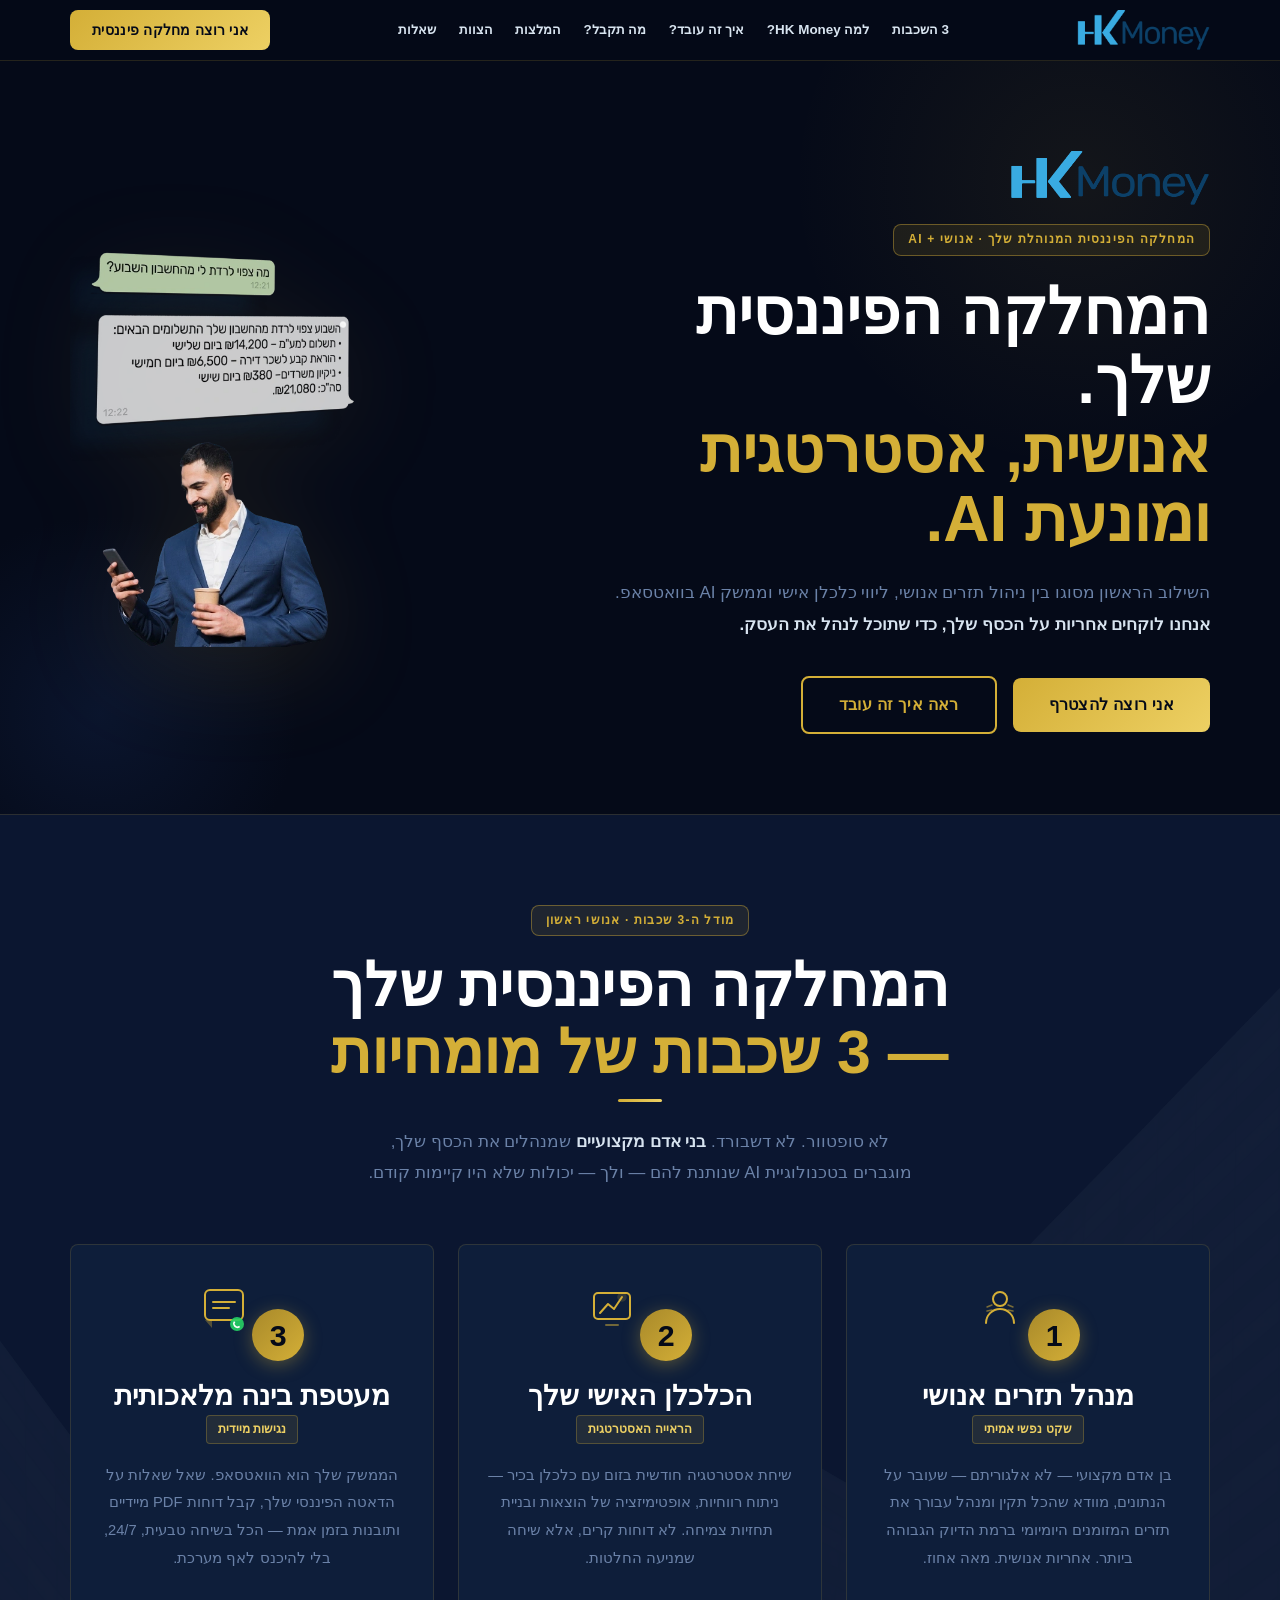
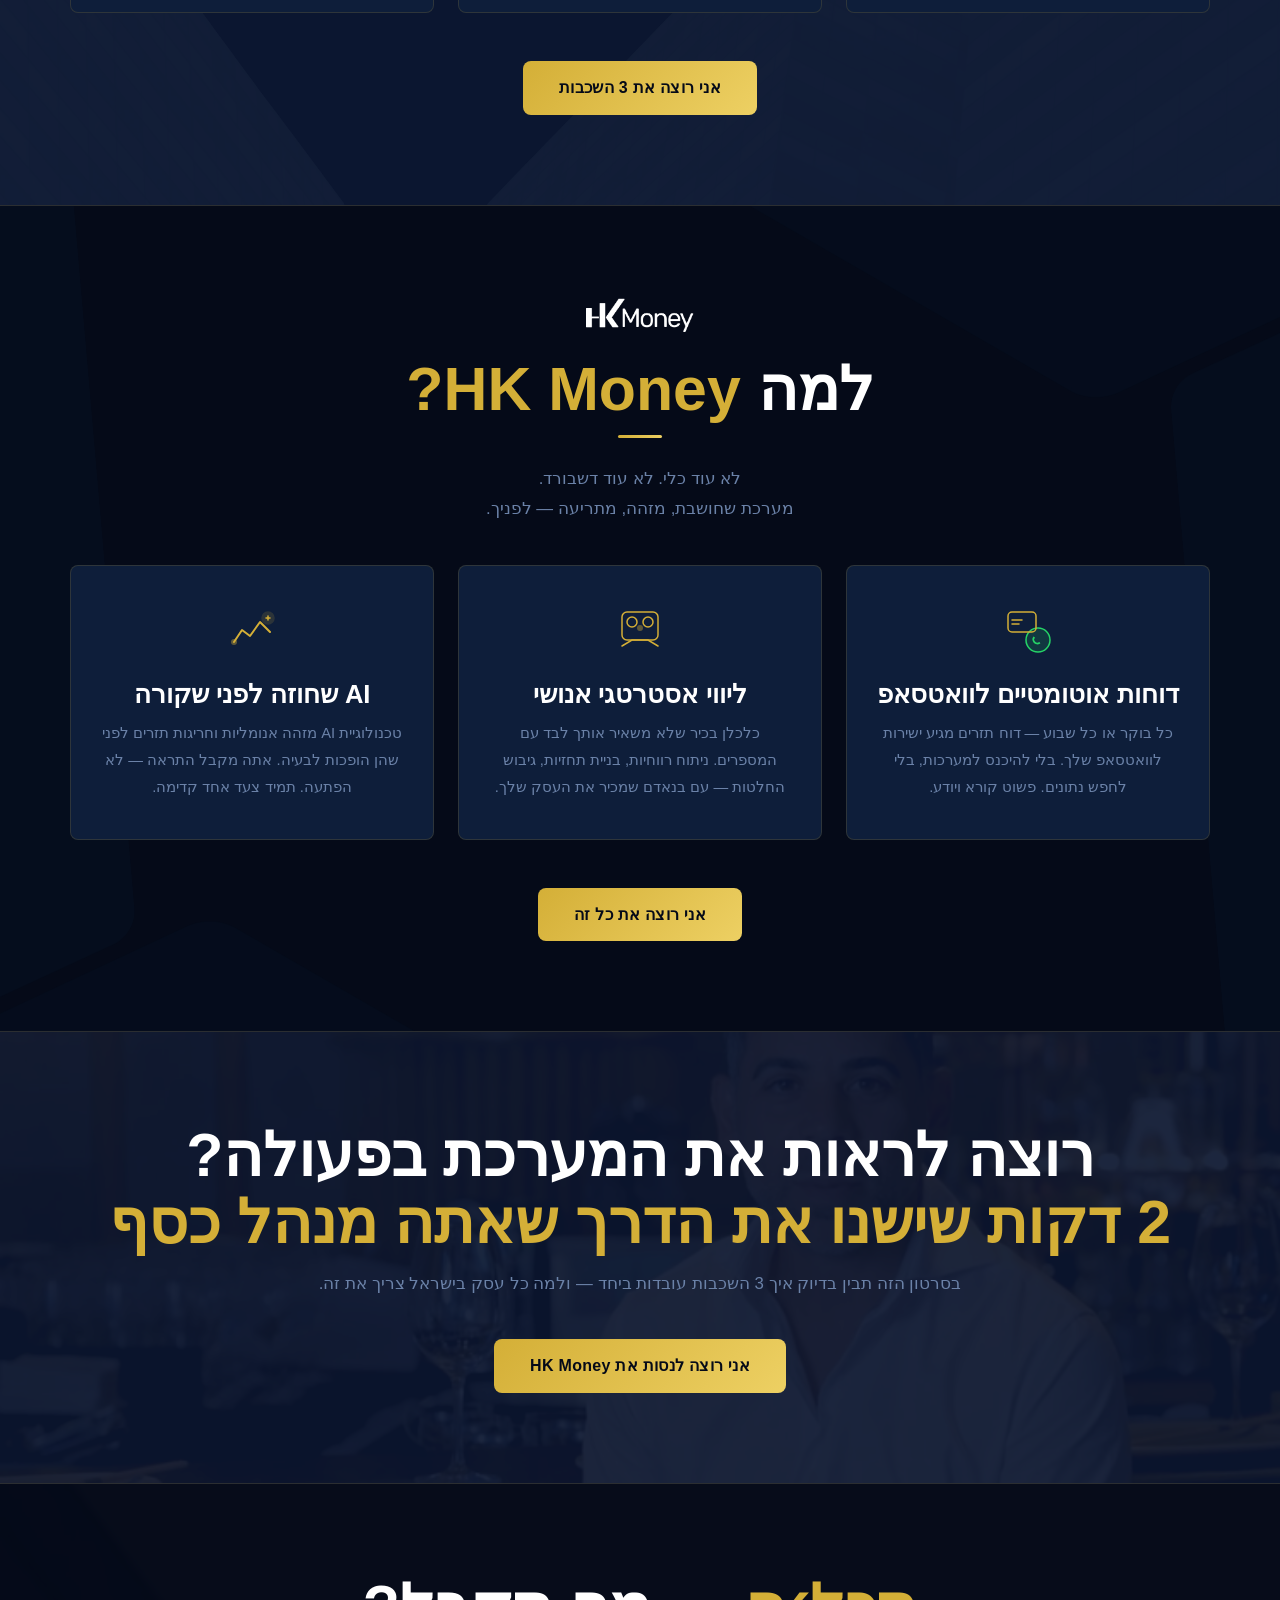
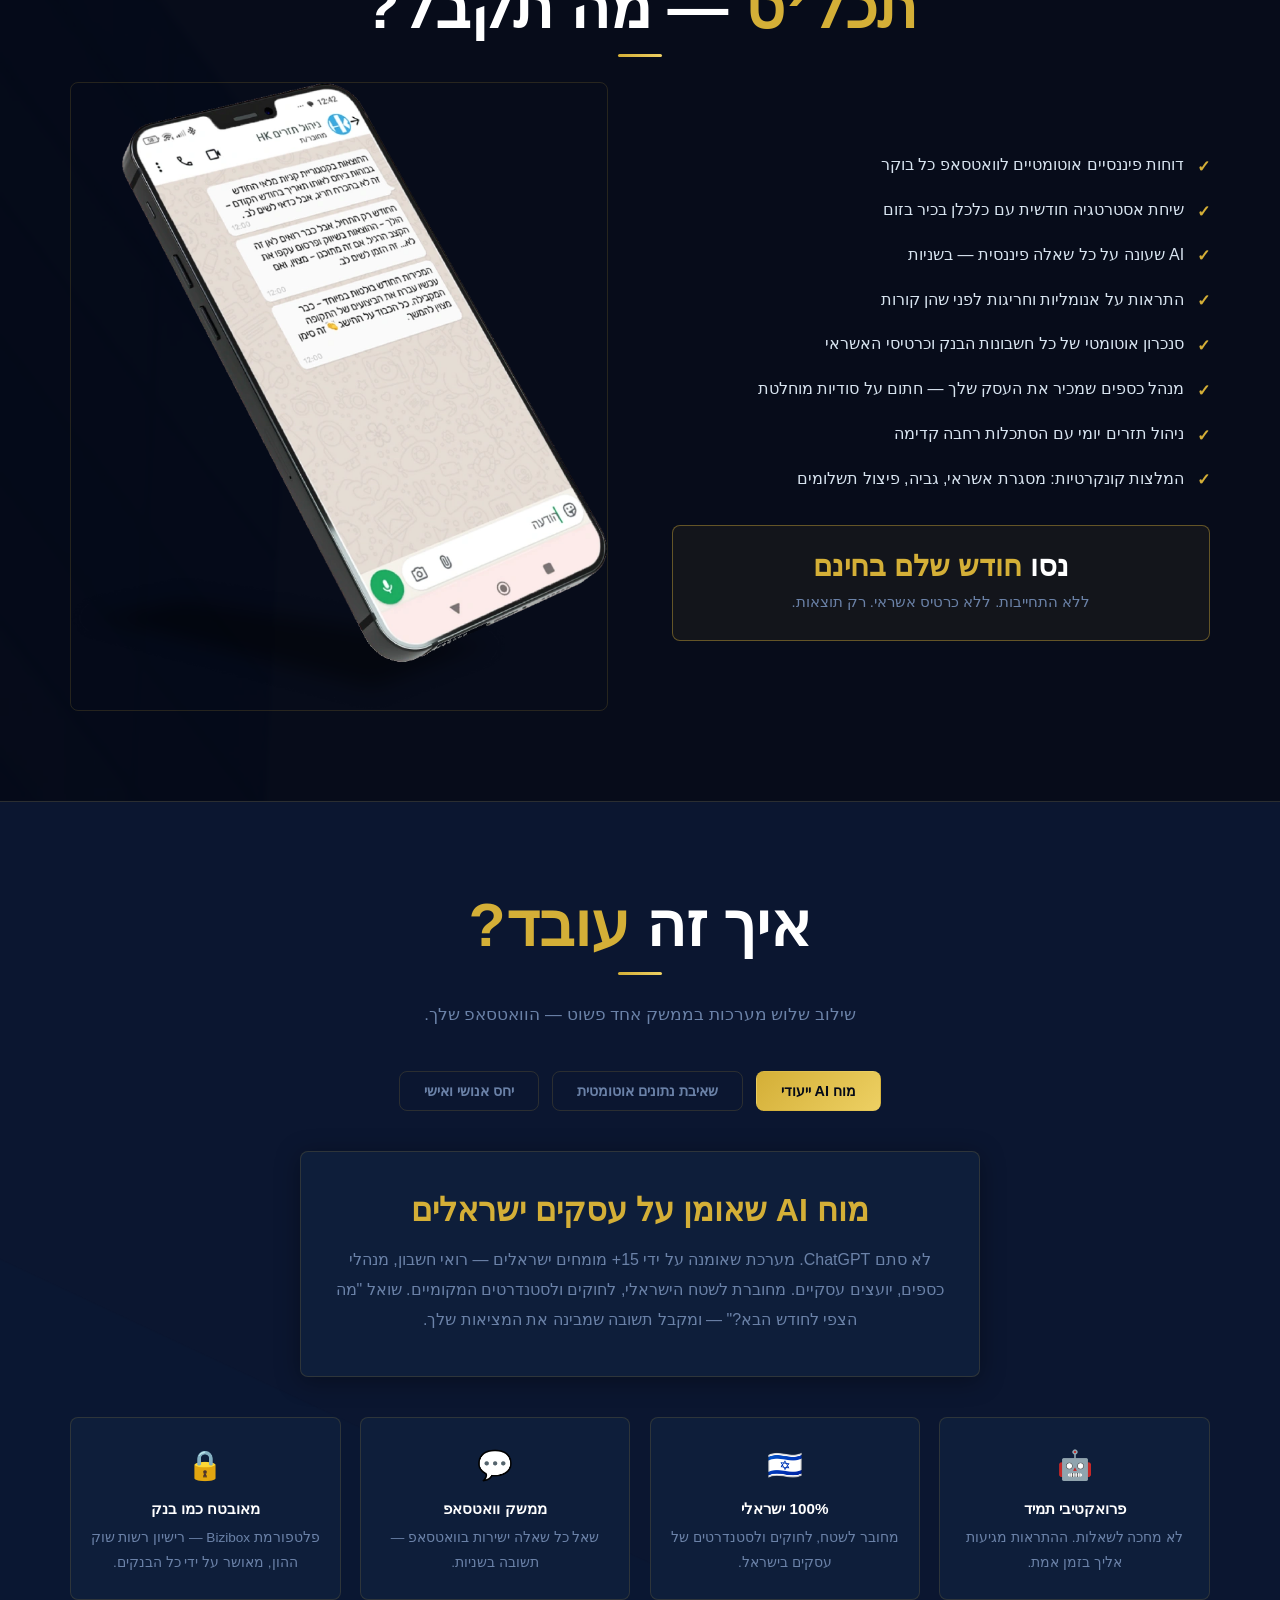
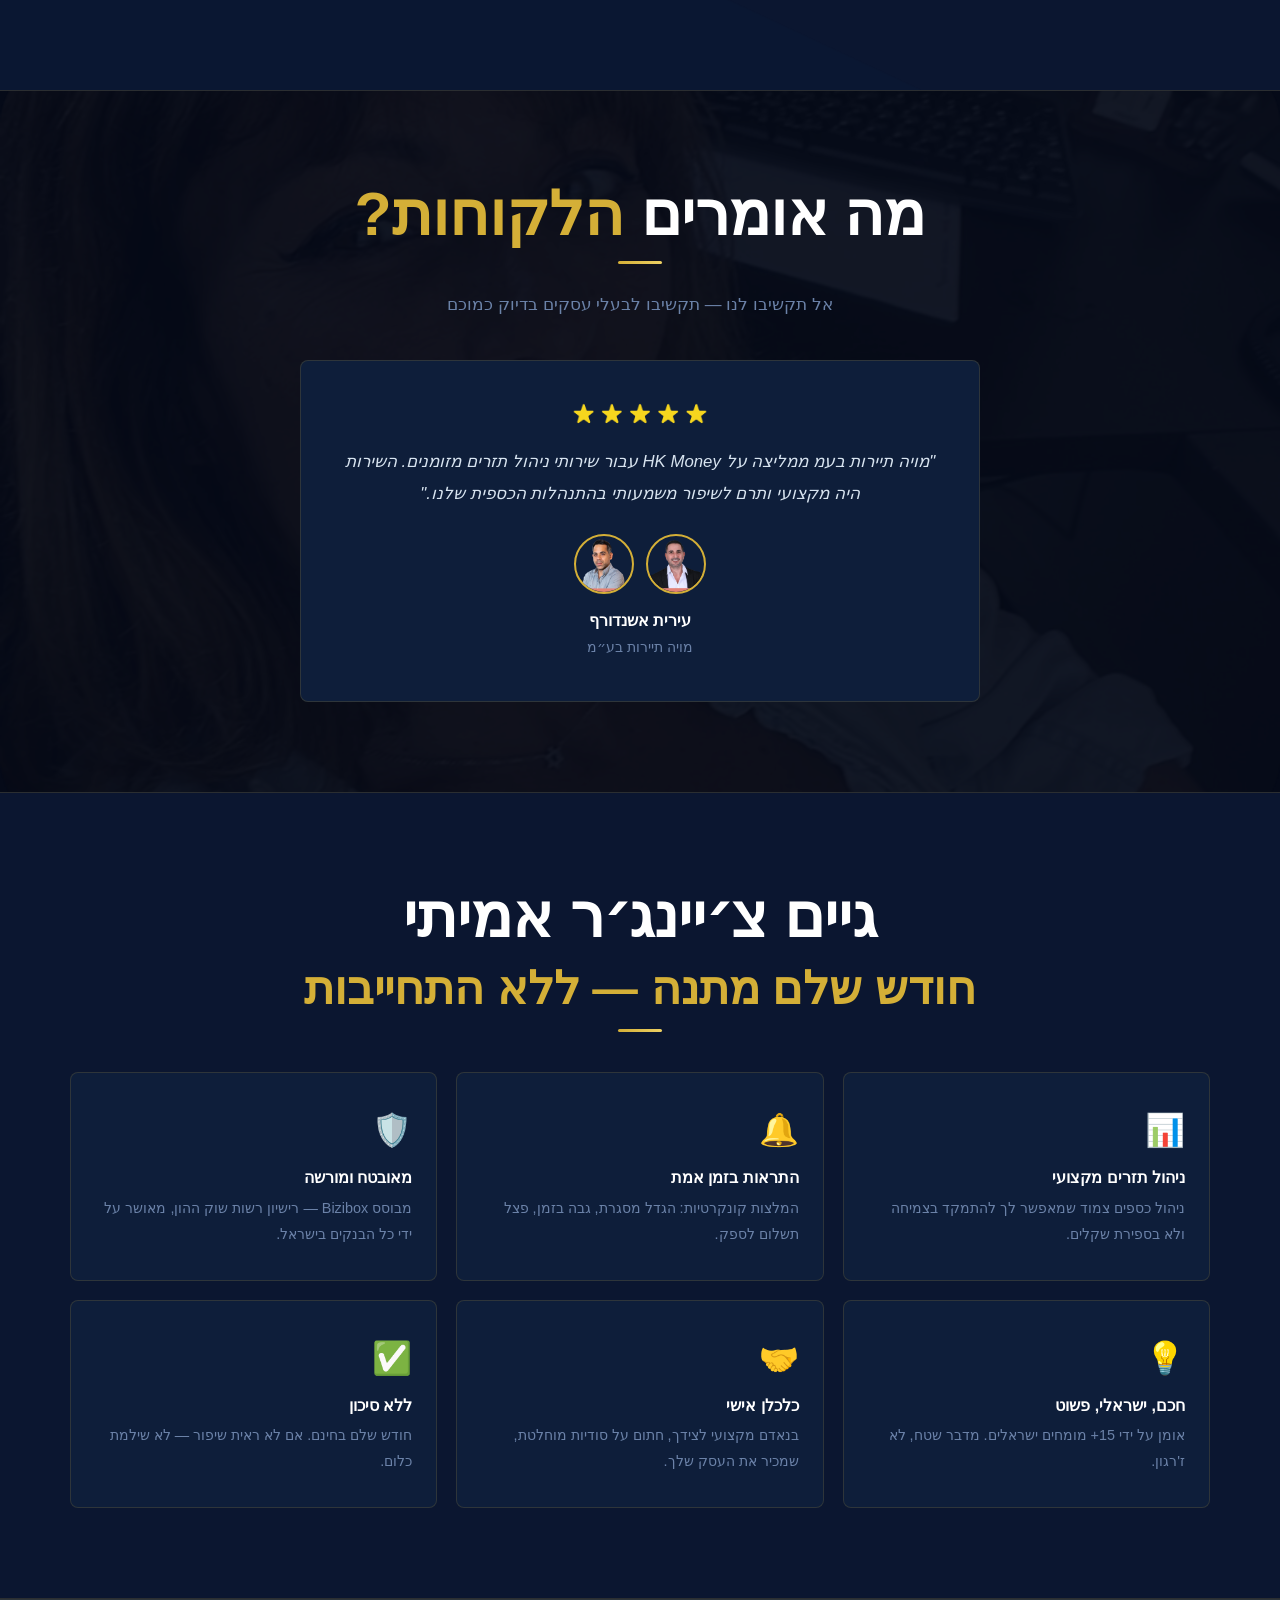
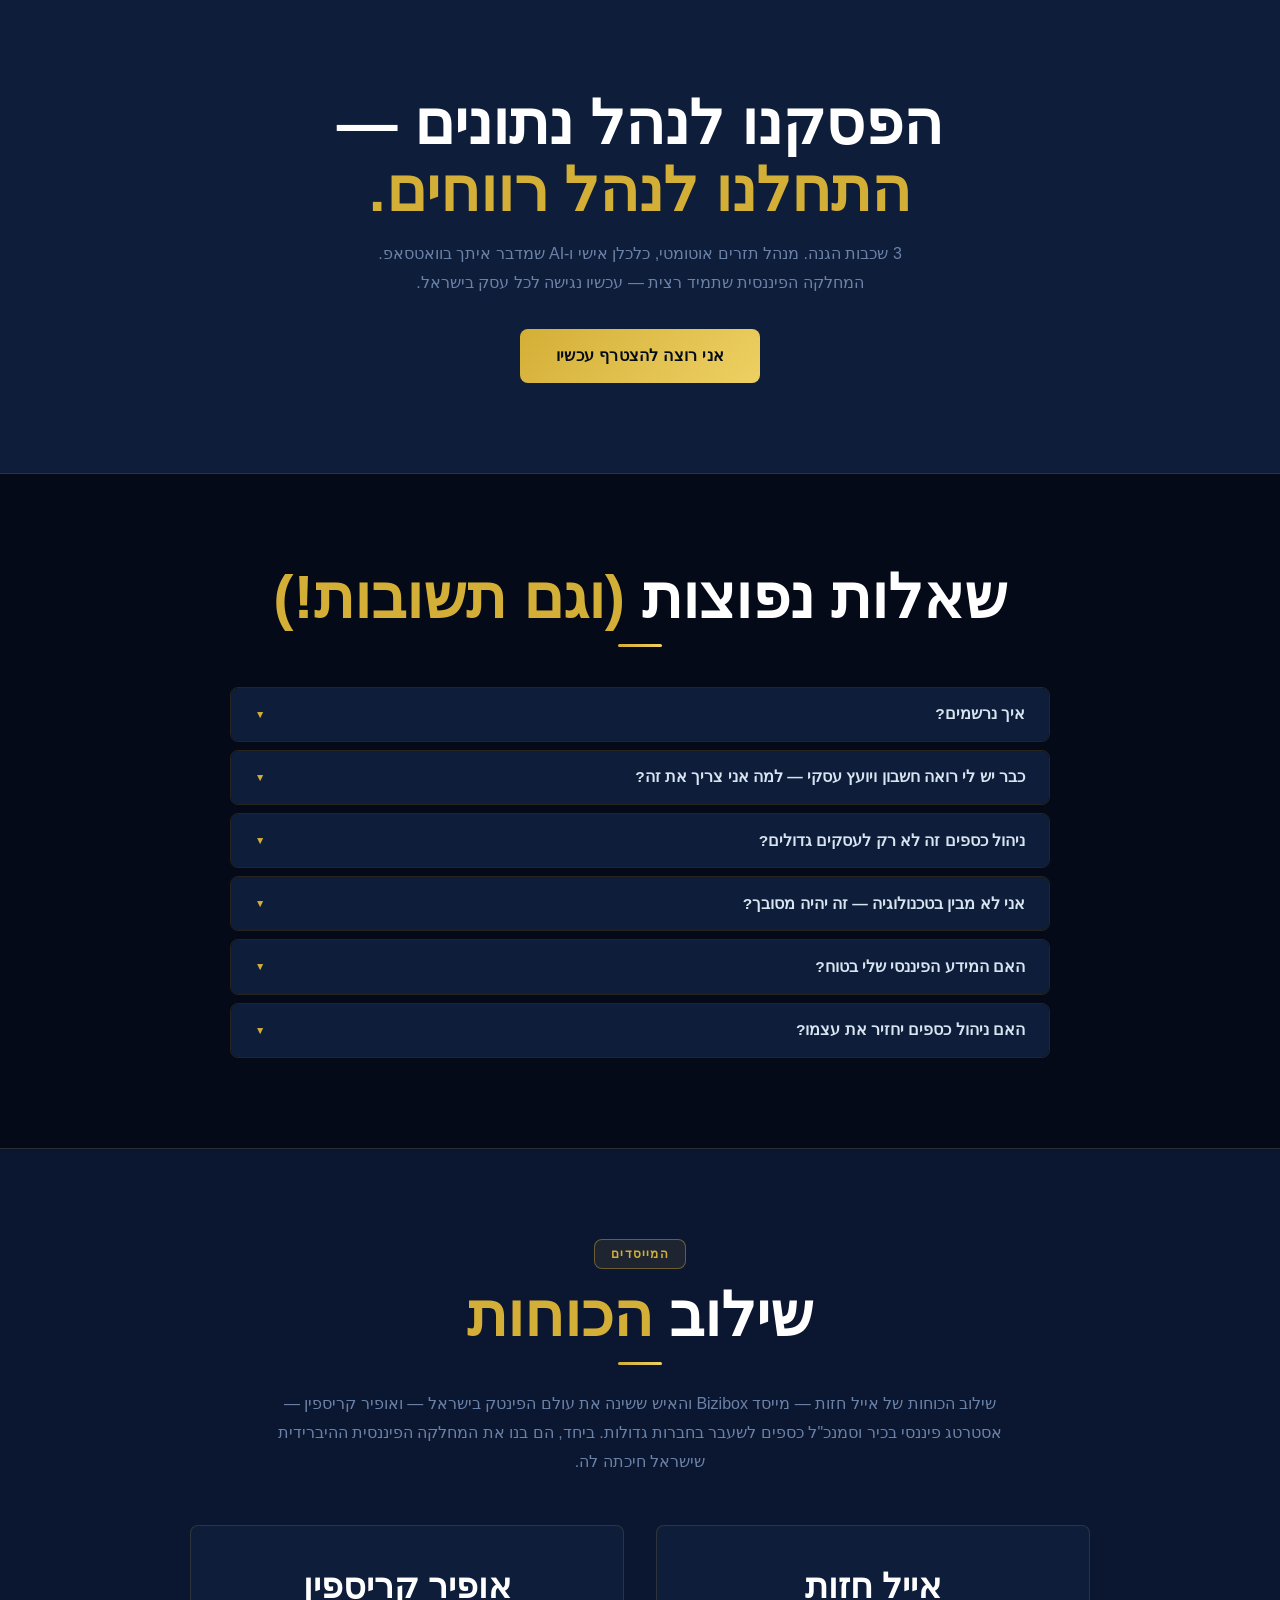
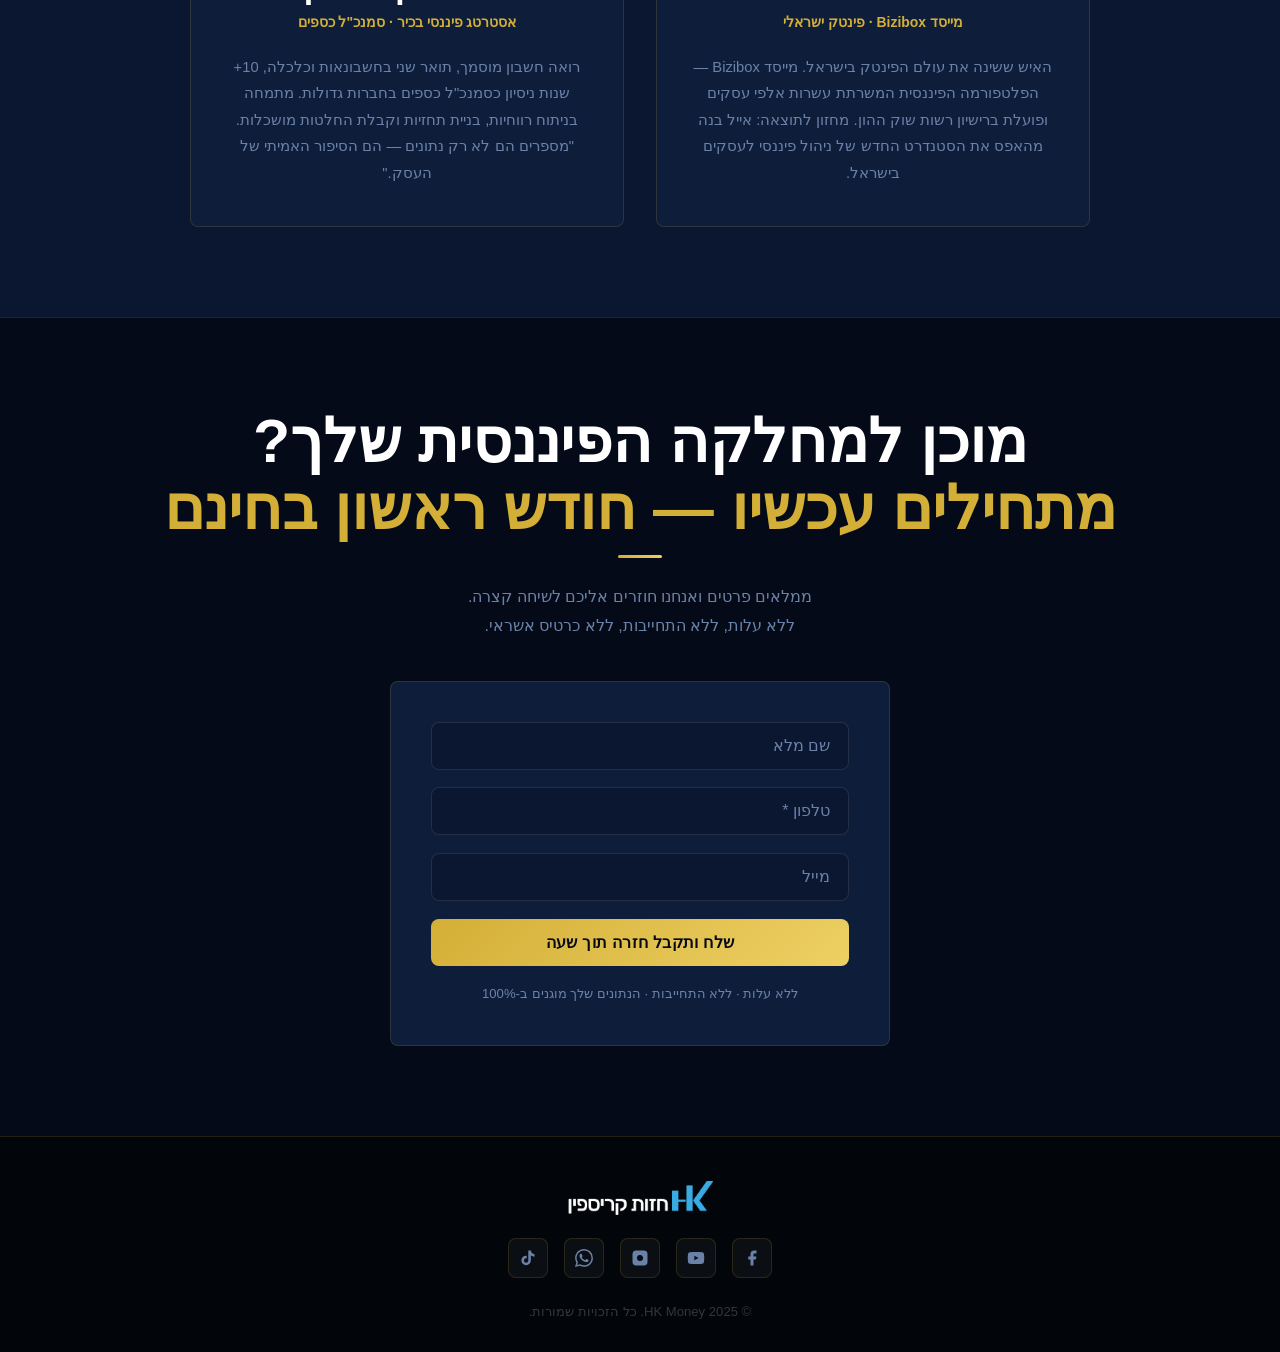
==== commit 086b39ce: "Corrected product model: Human-first + zero English text - Model pivot: Layer 1 = מנהל תזרים אנושי (" ====
--- a/index.html
+++ b/index.html
@@ -3,7 +3,7 @@
 <head>
   <meta charset="UTF-8">
   <meta name="viewport" content="width=device-width, initial-scale=1.0">
-  <title>HK Money – ה-CFO ההיברידי שלך | תזרים · כלכלן · AI בוואטסאפ</title>
+  <title>HK Money – המחלקה הפיננסית שלך | תזרים · כלכלן · AI בוואטסאפ</title>
   <meta name="description" content="HK Money: מנהל תזרים אוטונומי, כלכלן אישי ו-AI בוואטסאפ — 3 שכבות הגנה שהופכות כל עסק מעסק שורד לעסק שצומח.">
   <link rel="icon" href="images/hkmoney_favicon.png" type="image/png">
   <link rel="stylesheet" href="style.css">
@@ -38,7 +38,7 @@
     </nav>
 
     <div class="header-cta">
-      <a href="#contact" class="btn btn-gold">אני רוצה CFO היברידי</a>
+      <a href="#contact" class="btn btn-gold">אני רוצה מחלקה פיננסית</a>
     </div>
 
     <div class="hamburger" id="hamburger" onclick="toggleMenu()" aria-label="תפריט">
@@ -73,17 +73,16 @@
           <img src="images/HKMoney_logo.webp" alt="HK Money" width="200" height="61">
         </div>
 
-        <div class="hero-tag">Hybrid CFO System &nbsp;·&nbsp; 3 Layers of Protection</div>
+        <div class="hero-tag">המחלקה הפיננסית המנוהלת שלך · אנושי + AI</div>
 
         <h1 class="hero-title">
-          ה-CFO ההיברידי שלך.<br>
-          <span class="gold">בכיס, בוואטסאפ ובזום.</span>
+          המחלקה הפיננסית שלך.<br>
+          <span class="gold">אנושית, אסטרטגית ומונעת AI.</span>
         </h1>
 
         <p class="hero-sub">
-          הפסקנו לנהל נתונים — עברנו לנהל רווחים.<br>
-          <strong>מנהל תזרים אוטונומי · כלכלן אישי · AI שמדבר איתך בוואטסאפ.</strong><br>
-          המערכת שעובדת בשבילך, גם כשאתה לא מסתכל.
+          השילוב הראשון מסוגו בין ניהול תזרים אנושי, ליווי כלכלן אישי וממשק AI בוואטסאפ.<br>
+          <strong>אנחנו לוקחים אחריות על הכסף שלך, כדי שתוכל לנהל את העסק.</strong>
         </p>
 
         <div class="hero-ctas">
@@ -108,59 +107,58 @@
   <div class="container">
 
     <div style="text-align:center">
-      <span class="hero-tag" style="display:inline-block; margin-bottom:1rem;">The 3-Layer Model</span>
-    </div>
-    <h2 class="section-title">המודל ה-3 שכבות<br><span class="gold">שמגן על הרווחים שלך</span></h2>
+      <span class="hero-tag" style="display:inline-block; margin-bottom:1rem;">מודל ה-3 שכבות · אנושי ראשון</span>
+    </div>
+    <h2 class="section-title">המחלקה הפיננסית שלך<br><span class="gold">— 3 שכבות של מומחיות</span></h2>
     <span class="gold-bar"></span>
     <p class="layers-intro">
-      CEO עסוקים לא צריכים דשבורדים — הם צריכים תשובות.<br>
-      בנינו שלוש שכבות שעובדות 24/7 בשבילך, כך שתוכל להתמקד בצמיחה.
+      לא סופטוור. לא דשבורד. <strong style="color:var(--off-white)">בני אדם מקצועיים</strong> שמנהלים את הכסף שלך,<br>
+      מוגברים בטכנולוגיית AI שנותנת להם — ולך — יכולות שלא היו קיימות קודם.
     </p>
 
     <div class="layers-grid">
 
-      <!-- Layer 1 -->
+      <!-- שכבה 1 -->
       <div class="layer-card">
         <div class="layer-num">1</div>
         <svg class="layer-svg" viewBox="0 0 48 48" fill="none" xmlns="http://www.w3.org/2000/svg">
-          <rect x="4" y="10" width="40" height="28" rx="4" stroke="#D4AF37" stroke-width="2"/>
-          <path d="M12 24h6M22 19l4 5 4-8M34 24h2" stroke="#D4AF37" stroke-width="2" stroke-linecap="round" stroke-linejoin="round"/>
-          <circle cx="24" cy="38" r="3" fill="#D4AF37" opacity=".3"/>
+          <circle cx="24" cy="14" r="7" stroke="#D4AF37" stroke-width="2"/>
+          <path d="M10 38c0-7.732 6.268-14 14-14s14 6.268 14 14" stroke="#D4AF37" stroke-width="2" stroke-linecap="round"/>
+          <path d="M32 20l5 2M37 26l-5-1" stroke="#D4AF37" stroke-width="1.5" stroke-linecap="round" opacity=".55"/>
+          <path d="M16 20l-5 2M11 26l5-1" stroke="#D4AF37" stroke-width="1.5" stroke-linecap="round" opacity=".55"/>
         </svg>
-        <h3>מנהל תזרים אוטונומי</h3>
-        <span class="layer-en">The Foundation</span>
-        <span class="layer-value">שקט נפשי מוחלט</span>
-        <p>סנכרון מלא של כל מקורות הדאטה הפיננסיים שלך — חשבונות בנק, כרטיסי אשראי, חשבוניות. אוטומטי, מדויק, ב-100% דיוק. אין יותר הזנה ידנית. אין יותר הפתעות.</p>
-      </div>
-
-      <!-- Layer 2 -->
+        <h3>מנהל תזרים אנושי</h3>
+        <span class="layer-value">שקט נפשי אמיתי</span>
+        <p>בן אדם מקצועי — לא אלגוריתם — שעובר על הנתונים, מוודא שהכל תקין ומנהל עבורך את תזרים המזומנים היומיומי ברמת הדיוק הגבוהה ביותר. אחריות אנושית. מאה אחוז.</p>
+      </div>
+
+      <!-- שכבה 2 -->
       <div class="layer-card">
         <div class="layer-num">2</div>
         <svg class="layer-svg" viewBox="0 0 48 48" fill="none" xmlns="http://www.w3.org/2000/svg">
-          <circle cx="24" cy="16" r="8" stroke="#D4AF37" stroke-width="2"/>
-          <path d="M8 40c0-8.837 7.163-16 16-16s16 7.163 16 16" stroke="#D4AF37" stroke-width="2" stroke-linecap="round"/>
-          <path d="M30 22l8-4M38 26l-8-2" stroke="#D4AF37" stroke-width="1.5" stroke-linecap="round" opacity=".6"/>
+          <rect x="6" y="8" width="36" height="26" rx="4" stroke="#D4AF37" stroke-width="2"/>
+          <path d="M12 28l8-9 6 5 8-12" stroke="#D4AF37" stroke-width="2" stroke-linecap="round" stroke-linejoin="round"/>
+          <circle cx="34" cy="12" r="4" fill="#D4AF37" opacity=".18" stroke="#D4AF37" stroke-width="1.5"/>
+          <path d="M18 40h12" stroke="#D4AF37" stroke-width="2" stroke-linecap="round" opacity=".5"/>
         </svg>
         <h3>הכלכלן האישי שלך</h3>
-        <span class="layer-en">The Human Edge</span>
-        <span class="layer-value">האסטרטגיה שמשנה</span>
-        <p>לא רק דוחות קרים. פעם בחודש — שיחת אסטרטגיה בזום עם כלכלן בכיר: ניתוח רווחיות, בניית תחזיות, קבלת החלטות. יש לך מישהו שבאמת מבין את העסק שלך.</p>
-      </div>
-
-      <!-- Layer 3 -->
+        <span class="layer-value">הראייה האסטרטגית</span>
+        <p>שיחת אסטרטגיה חודשית בזום עם כלכלן בכיר — ניתוח רווחיות, אופטימיזציה של הוצאות ובניית תחזיות צמיחה. לא דוחות קרים, אלא שיחה שמניעה החלטות.</p>
+      </div>
+
+      <!-- שכבה 3 -->
       <div class="layer-card">
         <div class="layer-num">3</div>
         <svg class="layer-svg" viewBox="0 0 48 48" fill="none" xmlns="http://www.w3.org/2000/svg">
-          <rect x="6" y="6" width="36" height="28" rx="5" stroke="#D4AF37" stroke-width="2"/>
-          <path d="M6 34l6 8v-8" fill="#D4AF37" opacity=".4"/>
-          <path d="M14 18h20M14 24h14" stroke="#D4AF37" stroke-width="2" stroke-linecap="round"/>
-          <circle cx="36" cy="38" r="7" fill="#25D366"/>
-          <path d="M33 37.5c.3 1.3 1.5 2.5 2.8 2.7l1.7-.7.7 1.4-2 .8a5 5 0 0 1-4.6-4.6l.8-2 1.4.7-.8 1.7z" fill="#fff" stroke="none"/>
+          <rect x="5" y="5" width="38" height="30" rx="5" stroke="#D4AF37" stroke-width="2"/>
+          <path d="M5 35l7 8v-8" fill="#D4AF37" opacity=".35"/>
+          <path d="M13 17h22M13 23h16" stroke="#D4AF37" stroke-width="2" stroke-linecap="round"/>
+          <circle cx="37" cy="39" r="7" fill="#25D366" opacity=".9"/>
+          <path d="M34.5 38.8c.35 1.4 1.6 2.6 3 2.8l1.8-.75.75 1.5-2.1.85a5.2 5.2 0 0 1-4.95-4.95l.85-2.1 1.5.75-.85 1.9z" fill="#fff"/>
         </svg>
-        <h3>AI בוואטסאפ</h3>
-        <span class="layer-en">The Real-Time Interface</span>
-        <span class="layer-value">תשובות בשניות</span>
-        <p>שאל את ה-AI "מה היתרה הצפויה בסוף חודש?" או "כמה הוצאתי על ספקים?" — קבל תשובה ודוח PDF מיד לצ'אט. הממשק שלך הוא הוואטסאפ. פשוט וחכם.</p>
+        <h3>מעטפת בינה מלאכותית</h3>
+        <span class="layer-value">נגישות מיידית</span>
+        <p>הממשק שלך הוא הוואטסאפ. שאל שאלות על הדאטה הפיננסי שלך, קבל דוחות PDF מיידיים ותובנות בזמן אמת — הכל בשיחה טבעית, 24/7, בלי להיכנס לאף מערכת.</p>
       </div>
 
     </div>
@@ -430,7 +428,7 @@
     <h2 class="section-title">הפסקנו לנהל נתונים —<br><span class="gold">התחלנו לנהל רווחים.</span></h2>
     <p>
       3 שכבות הגנה. מנהל תזרים אוטומטי, כלכלן אישי ו-AI שמדבר איתך בוואטסאפ.<br>
-      ה-CFO ההיברידי שתמיד רצית — עכשיו נגיש לכל עסק בישראל.
+      המחלקה הפיננסית שתמיד רצית — עכשיו נגישה לכל עסק בישראל.
     </p>
     <a href="#contact" class="btn btn-gold">אני רוצה להצטרף עכשיו</a>
   </div>
@@ -459,7 +457,7 @@
 
       <div class="faq-item">
         <button class="faq-q" onclick="toggleFaq(this)">ניהול כספים זה לא רק לעסקים גדולים?</button>
-        <div class="faq-a">בדיוק ההיפך. עסקים גדולים מחזיקים CFO פנימי. עסקים קטנים נופלים בין הכיסאות. HK Money הוא ה-CFO ההיברידי שאי אפשר היה להרשות לעצמך — עד עכשיו.</div>
+        <div class="faq-a">בדיוק ההיפך. עסקים גדולים מחזיקים מנהל כספים פנימי. עסקים קטנים נופלים בין הכיסאות. HK Money היא המחלקה הפיננסית שאי אפשר היה להרשות לעצמך — עד עכשיו.</div>
       </div>
 
       <div class="faq-item">
@@ -488,14 +486,14 @@
 <section id="team">
   <div class="container">
     <div style="text-align:center">
-      <span class="founders-badge">The Founders</span>
+      <span class="founders-badge">המייסדים</span>
     </div>
     <h2 class="section-title">שילוב <span class="gold">הכוחות</span></h2>
     <span class="gold-bar"></span>
     <p class="founders-intro">
       שילוב הכוחות של אייל חזות — מייסד Bizibox והאיש ששינה את עולם הפינטק בישראל —
-      ואופיר קריספין — אסטרטג פיננסי בכיר ו-CFO שכיהן בחברות גדולות.
-      ביחד, הם בנו את ה-CFO ההיברידי שישראל חיכתה לו.
+      ואופיר קריספין — אסטרטג פיננסי בכיר וסמנכ"ל כספים לשעבר בחברות גדולות.
+      ביחד, הם בנו את המחלקה הפיננסית ההיברידית שישראל חיכתה לה.
     </p>
     <div class="team-grid">
       <div class="team-card">
@@ -505,8 +503,8 @@
       </div>
       <div class="team-card">
         <h3>אופיר קריספין</h3>
-        <p class="team-role">אסטרטג פיננסי בכיר · CFO</p>
-        <p>רואה חשבון מוסמך, תואר שני בחשבונאות וכלכלה, 10+ שנות ניסיון כ-CFO בחברות גדולות. מתמחה בניתוח רווחיות, בניית תחזיות וקבלת החלטות מושכלות. "מספרים הם לא רק נתונים — הם הסיפור האמיתי של העסק."</p>
+        <p class="team-role">אסטרטג פיננסי בכיר · סמנכ"ל כספים</p>
+        <p>רואה חשבון מוסמך, תואר שני בחשבונאות וכלכלה, 10+ שנות ניסיון כסמנכ"ל כספים בחברות גדולות. מתמחה בניתוח רווחיות, בניית תחזיות וקבלת החלטות מושכלות. "מספרים הם לא רק נתונים — הם הסיפור האמיתי של העסק."</p>
       </div>
     </div>
   </div>
@@ -518,7 +516,7 @@
 ══════════════════════════════════════════════ -->
 <section id="contact">
   <div class="container">
-    <h2 class="section-title">מוכן ל-CFO ההיברידי שלך?<br>
+    <h2 class="section-title">מוכן למחלקה הפיננסית שלך?<br>
       <span class="gold">מתחילים עכשיו — חודש ראשון בחינם</span>
     </h2>
     <span class="gold-bar"></span>
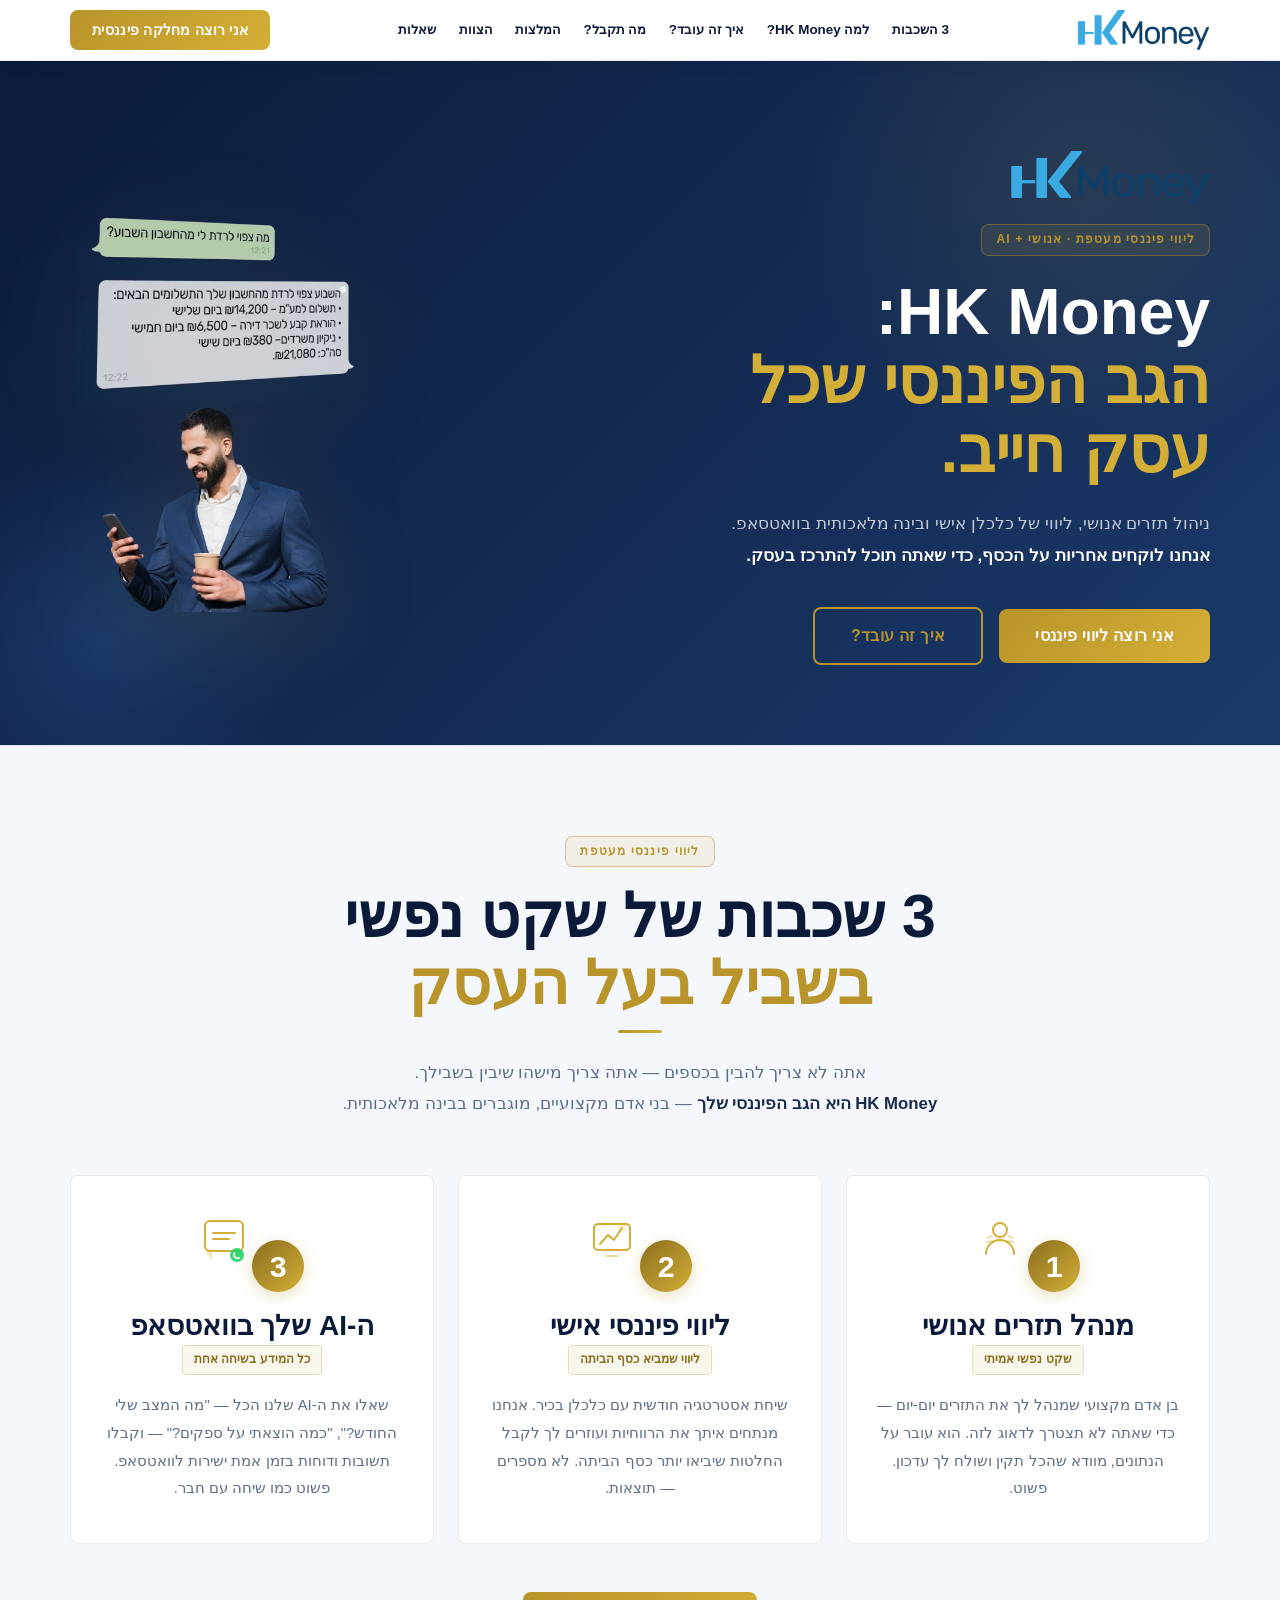
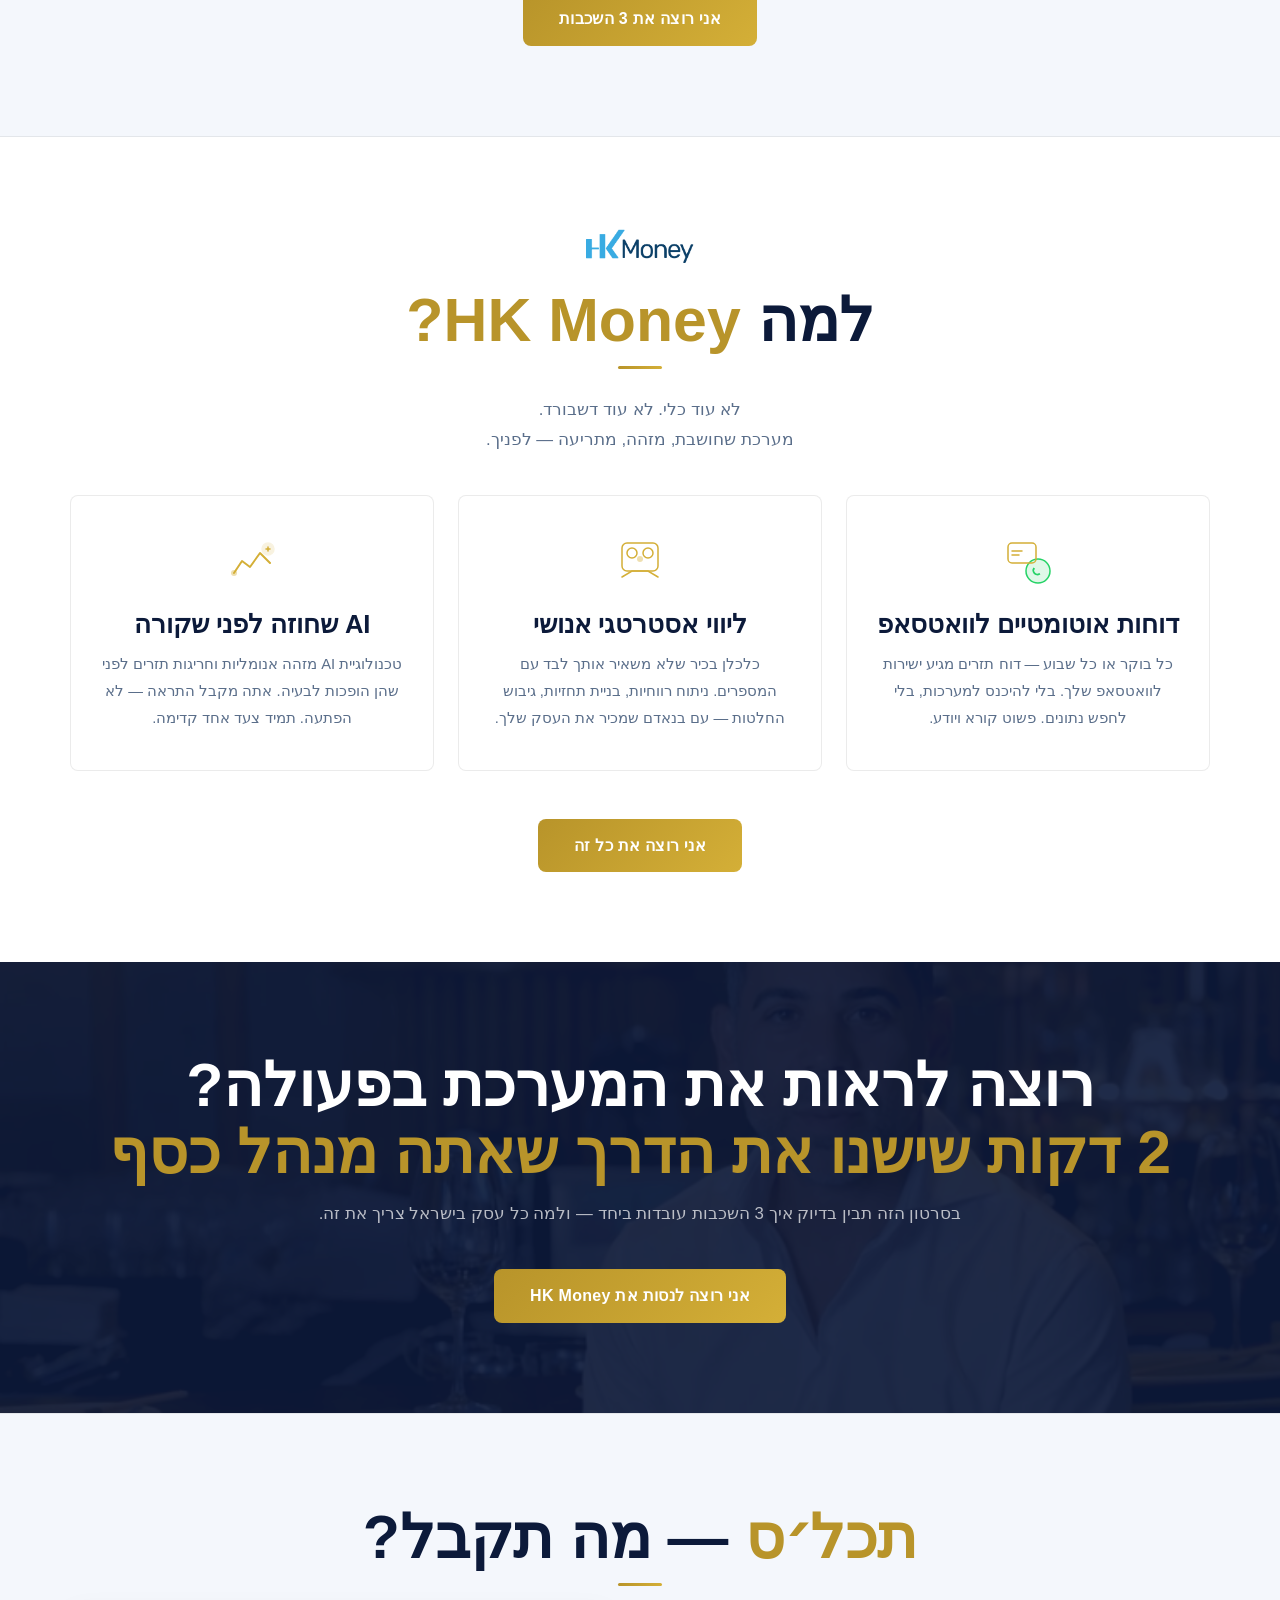
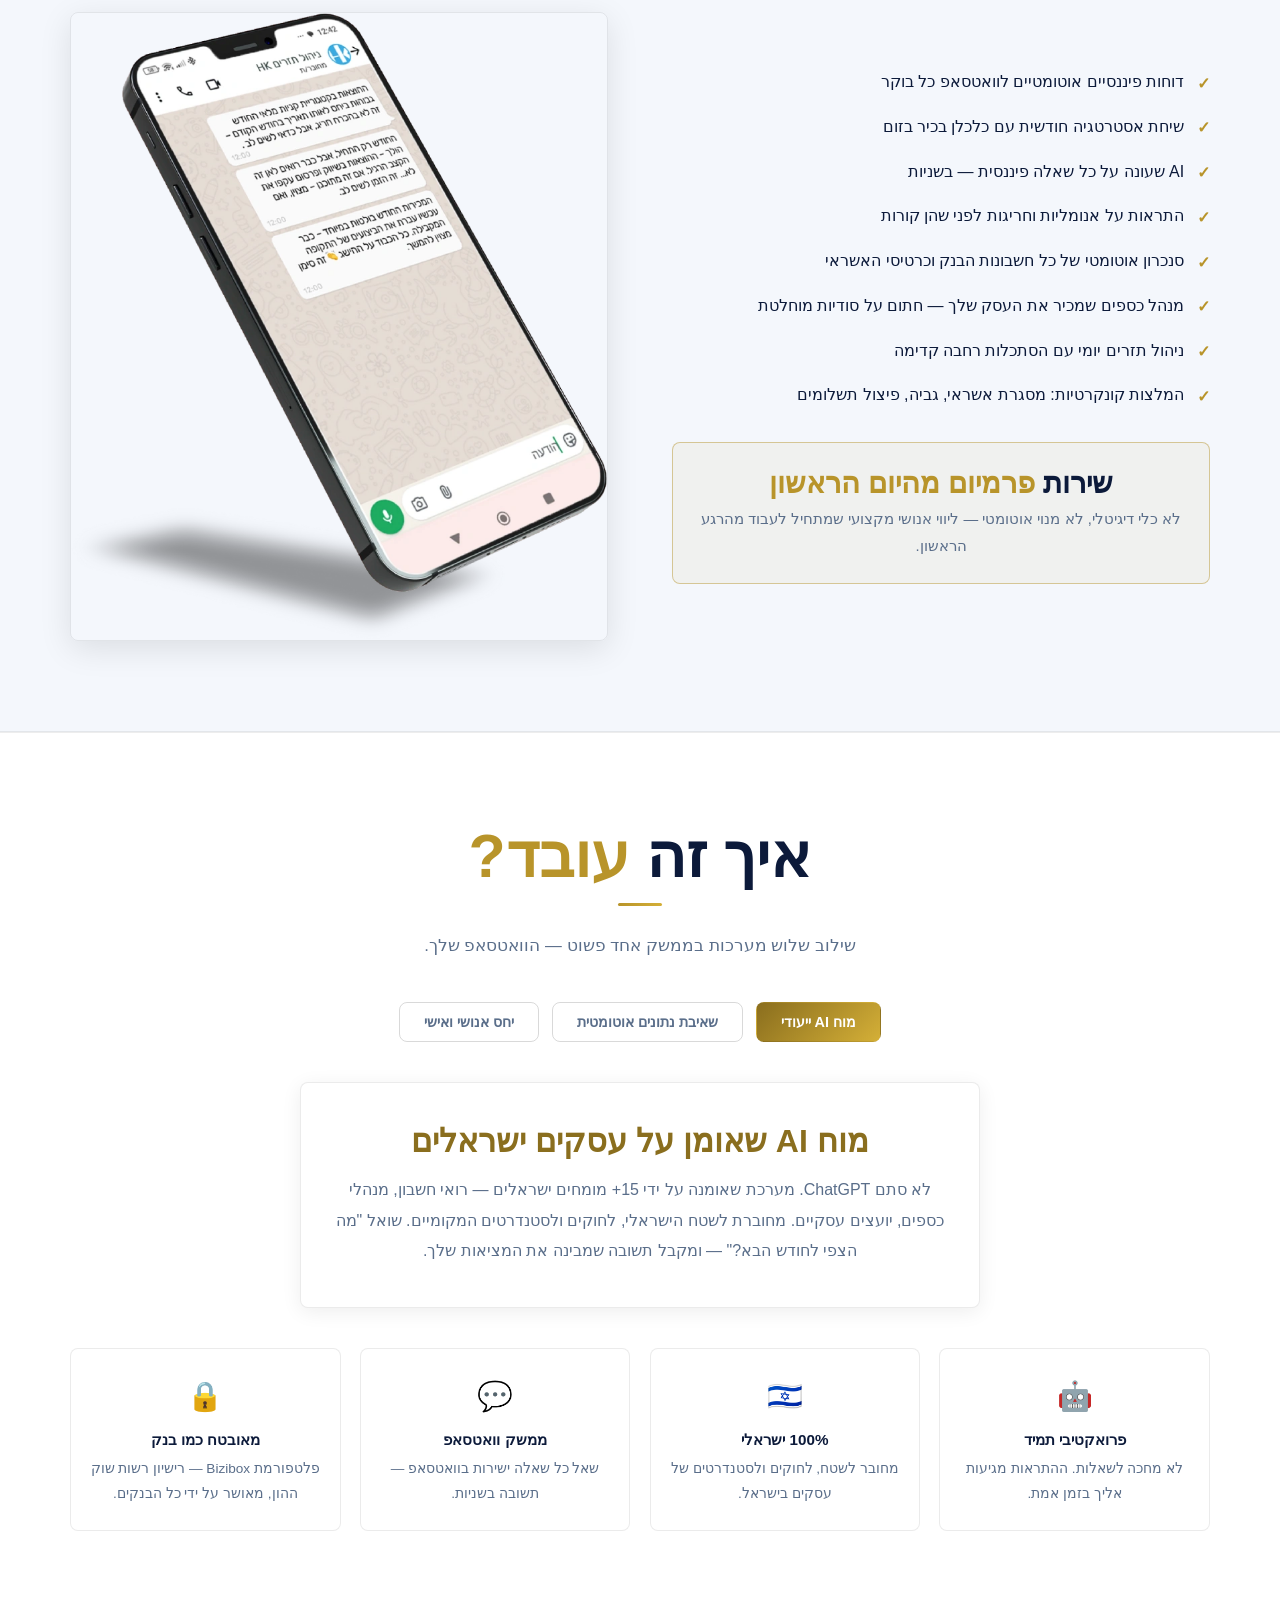
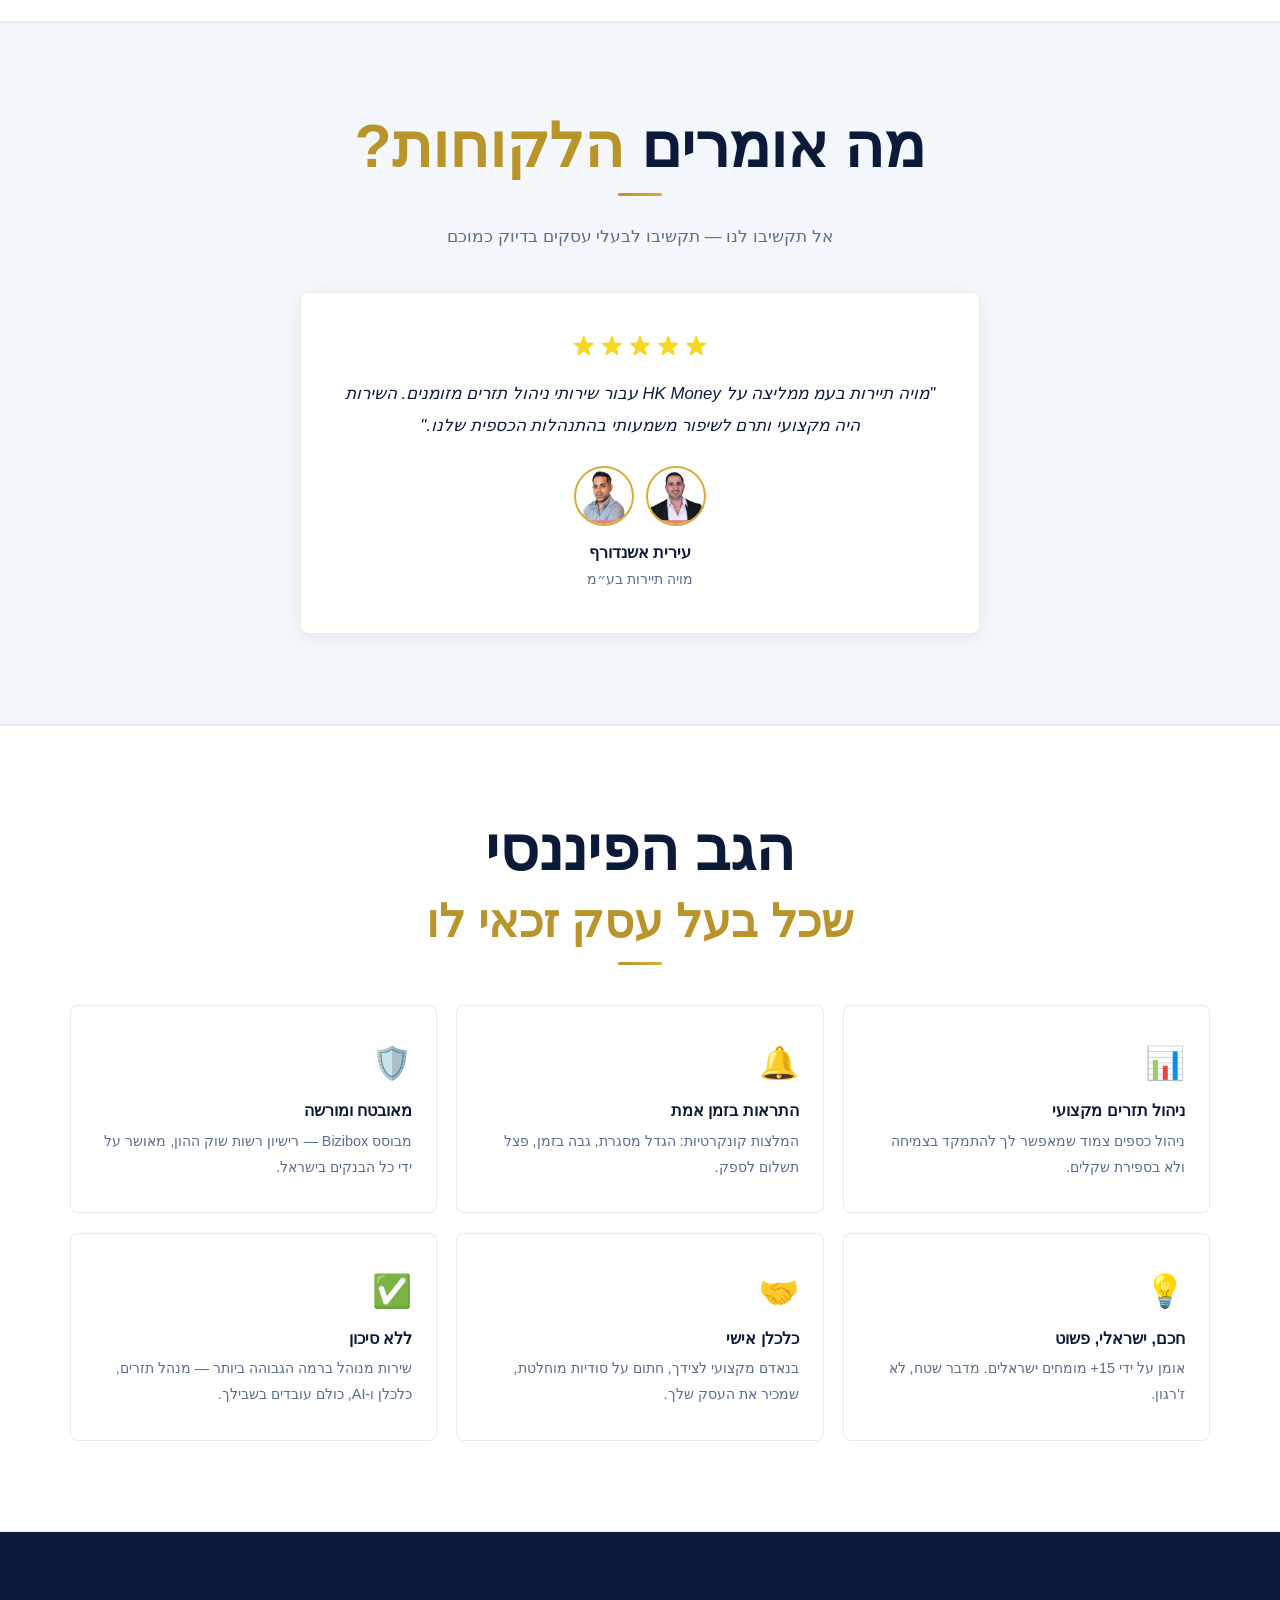
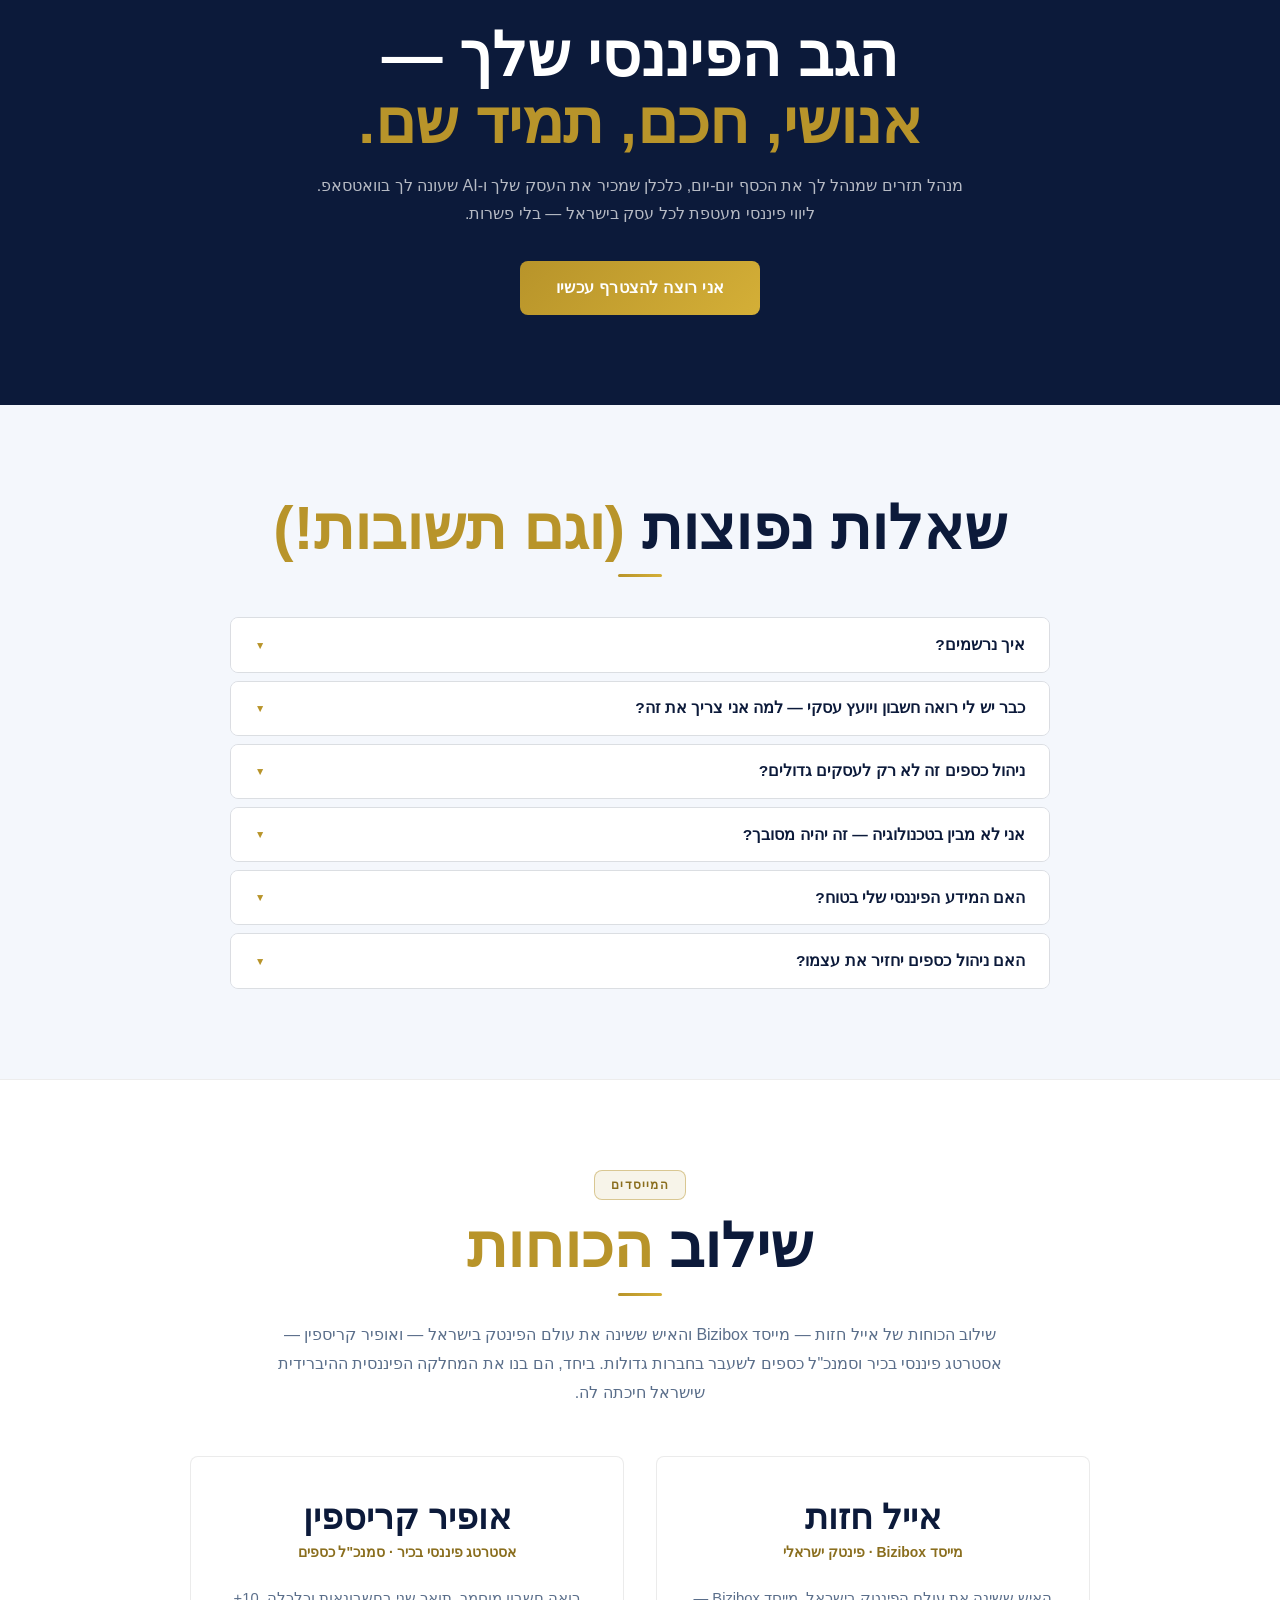
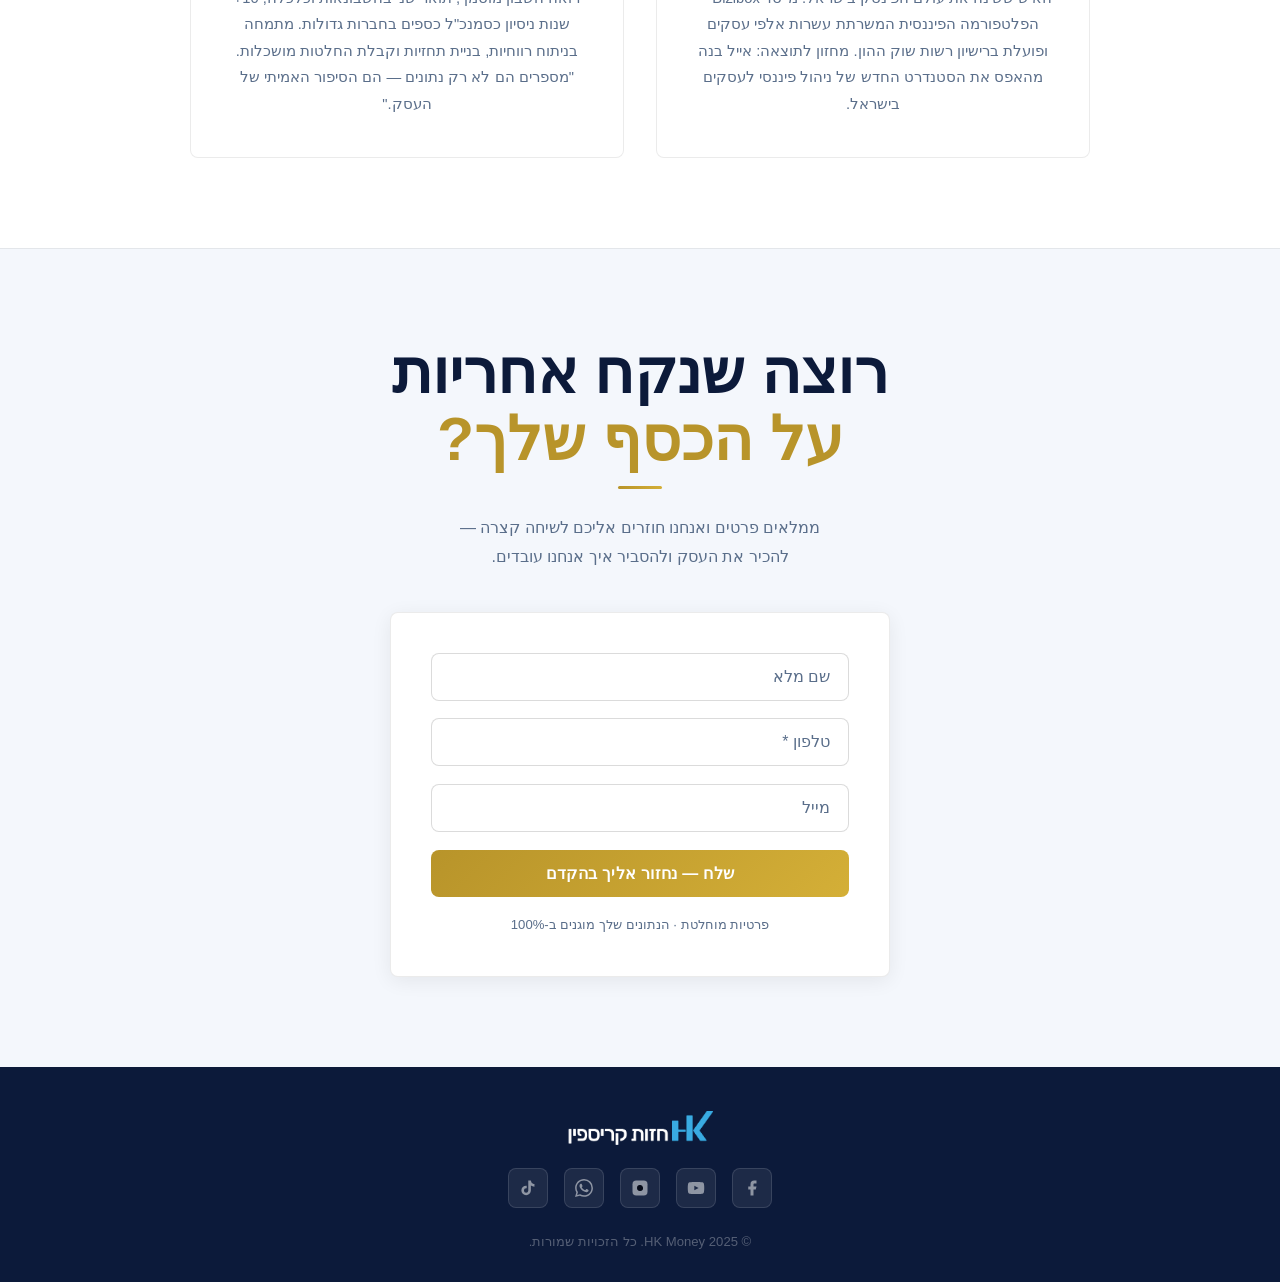
==== commit 6d018757: "Final pivot: Light theme + Human-first messaging + Premium positioning Copy: - Hero: "הגב הפיננסי שכ" ====
--- a/index.html
+++ b/index.html
@@ -73,21 +73,21 @@
           <img src="images/HKMoney_logo.webp" alt="HK Money" width="200" height="61">
         </div>
 
-        <div class="hero-tag">המחלקה הפיננסית המנוהלת שלך · אנושי + AI</div>
+        <div class="hero-tag">ליווי פיננסי מעטפת · אנושי + AI</div>
 
         <h1 class="hero-title">
-          המחלקה הפיננסית שלך.<br>
-          <span class="gold">אנושית, אסטרטגית ומונעת AI.</span>
+          HK Money:<br>
+          <span class="gold">הגב הפיננסי שכל עסק חייב.</span>
         </h1>
 
         <p class="hero-sub">
-          השילוב הראשון מסוגו בין ניהול תזרים אנושי, ליווי כלכלן אישי וממשק AI בוואטסאפ.<br>
-          <strong>אנחנו לוקחים אחריות על הכסף שלך, כדי שתוכל לנהל את העסק.</strong>
+          ניהול תזרים אנושי, ליווי של כלכלן אישי ובינה מלאכותית בוואטסאפ.<br>
+          <strong>אנחנו לוקחים אחריות על הכסף, כדי שאתה תוכל להתרכז בעסק.</strong>
         </p>
 
         <div class="hero-ctas">
-          <a href="#contact" class="btn btn-gold">אני רוצה להצטרף</a>
-          <a href="#why"     class="btn btn-outline-gold">ראה איך זה עובד</a>
+          <a href="#contact" class="btn btn-gold">אני רוצה ליווי פיננסי</a>
+          <a href="#why"     class="btn btn-outline-gold">איך זה עובד?</a>
         </div>
       </div>
 
@@ -107,13 +107,13 @@
   <div class="container">
 
     <div style="text-align:center">
-      <span class="hero-tag" style="display:inline-block; margin-bottom:1rem;">מודל ה-3 שכבות · אנושי ראשון</span>
-    </div>
-    <h2 class="section-title">המחלקה הפיננסית שלך<br><span class="gold">— 3 שכבות של מומחיות</span></h2>
+      <span class="hero-tag" style="display:inline-block; margin-bottom:1rem;">ליווי פיננסי מעטפת</span>
+    </div>
+    <h2 class="section-title">3 שכבות של שקט נפשי<br><span class="gold">בשביל בעל העסק</span></h2>
     <span class="gold-bar"></span>
     <p class="layers-intro">
-      לא סופטוור. לא דשבורד. <strong style="color:var(--off-white)">בני אדם מקצועיים</strong> שמנהלים את הכסף שלך,<br>
-      מוגברים בטכנולוגיית AI שנותנת להם — ולך — יכולות שלא היו קיימות קודם.
+      אתה לא צריך להבין בכספים — אתה צריך מישהו שיבין בשבילך.<br>
+      <strong style="color:var(--off-white)">HK Money היא הגב הפיננסי שלך</strong> — בני אדם מקצועיים, מוגברים בבינה מלאכותית.
     </p>
 
     <div class="layers-grid">
@@ -129,7 +129,7 @@
         </svg>
         <h3>מנהל תזרים אנושי</h3>
         <span class="layer-value">שקט נפשי אמיתי</span>
-        <p>בן אדם מקצועי — לא אלגוריתם — שעובר על הנתונים, מוודא שהכל תקין ומנהל עבורך את תזרים המזומנים היומיומי ברמת הדיוק הגבוהה ביותר. אחריות אנושית. מאה אחוז.</p>
+        <p>בן אדם מקצועי שמנהל לך את התזרים יום-יום — כדי שאתה לא תצטרך לדאוג לזה. הוא עובר על הנתונים, מוודא שהכל תקין ושולח לך עדכון. פשוט.</p>
       </div>
 
       <!-- שכבה 2 -->
@@ -141,9 +141,9 @@
           <circle cx="34" cy="12" r="4" fill="#D4AF37" opacity=".18" stroke="#D4AF37" stroke-width="1.5"/>
           <path d="M18 40h12" stroke="#D4AF37" stroke-width="2" stroke-linecap="round" opacity=".5"/>
         </svg>
-        <h3>הכלכלן האישי שלך</h3>
-        <span class="layer-value">הראייה האסטרטגית</span>
-        <p>שיחת אסטרטגיה חודשית בזום עם כלכלן בכיר — ניתוח רווחיות, אופטימיזציה של הוצאות ובניית תחזיות צמיחה. לא דוחות קרים, אלא שיחה שמניעה החלטות.</p>
+        <h3>ליווי פיננסי אישי</h3>
+        <span class="layer-value">ליווי שמביא כסף הביתה</span>
+        <p>שיחת אסטרטגיה חודשית עם כלכלן בכיר. אנחנו מנתחים איתך את הרווחיות ועוזרים לך לקבל החלטות שיביאו יותר כסף הביתה. לא מספרים — תוצאות.</p>
       </div>
 
       <!-- שכבה 3 -->
@@ -156,9 +156,9 @@
           <circle cx="37" cy="39" r="7" fill="#25D366" opacity=".9"/>
           <path d="M34.5 38.8c.35 1.4 1.6 2.6 3 2.8l1.8-.75.75 1.5-2.1.85a5.2 5.2 0 0 1-4.95-4.95l.85-2.1 1.5.75-.85 1.9z" fill="#fff"/>
         </svg>
-        <h3>מעטפת בינה מלאכותית</h3>
-        <span class="layer-value">נגישות מיידית</span>
-        <p>הממשק שלך הוא הוואטסאפ. שאל שאלות על הדאטה הפיננסי שלך, קבל דוחות PDF מיידיים ותובנות בזמן אמת — הכל בשיחה טבעית, 24/7, בלי להיכנס לאף מערכת.</p>
+        <h3>ה-AI שלך בוואטסאפ</h3>
+        <span class="layer-value">כל המידע בשיחה אחת</span>
+        <p>שאלו את ה-AI שלנו הכל — "מה המצב שלי החודש?", "כמה הוצאתי על ספקים?" — וקבלו תשובות ודוחות בזמן אמת ישירות לוואטסאפ. פשוט כמו שיחה עם חבר.</p>
       </div>
 
     </div>
@@ -270,8 +270,8 @@
           <li>המלצות קונקרטיות: מסגרת אשראי, גביה, פיצול תשלומים</li>
         </ul>
         <div class="gives-promo">
-          <h3>נסו <span style="color:var(--gold)">חודש שלם בחינם</span></h3>
-          <p>ללא התחייבות. ללא כרטיס אשראי. רק תוצאות.</p>
+          <h3>שירות <span style="color:var(--gold)">פרמיום מהיום הראשון</span></h3>
+          <p>לא כלי דיגיטלי, לא מנוי אוטומטי — ליווי אנושי מקצועי שמתחיל לעבוד מהרגע הראשון.</p>
         </div>
       </div>
       <div class="gives-image">
@@ -379,8 +379,8 @@
 ══════════════════════════════════════════════ -->
 <section id="benefits">
   <div class="container">
-    <h2 class="section-title">גיים צ׳יינג׳ר אמיתי<br>
-      <span class="gold" style="font-size:.75em">חודש שלם מתנה — ללא התחייבות</span>
+    <h2 class="section-title">הגב הפיננסי<br>
+      <span class="gold" style="font-size:.75em">שכל בעל עסק זכאי לו</span>
     </h2>
     <span class="gold-bar"></span>
 
@@ -413,7 +413,7 @@
       <div class="benefit-card">
         <div class="benefit-icon">✅</div>
         <h3>ללא סיכון</h3>
-        <p>חודש שלם בחינם. אם לא ראית שיפור — לא שילמת כלום.</p>
+        <p>שירות מנוהל ברמה הגבוהה ביותר — מנהל תזרים, כלכלן ו-AI, כולם עובדים בשבילך.</p>
       </div>
     </div>
   </div>
@@ -425,10 +425,10 @@
 ══════════════════════════════════════════════ -->
 <section id="cta-mid">
   <div class="container">
-    <h2 class="section-title">הפסקנו לנהל נתונים —<br><span class="gold">התחלנו לנהל רווחים.</span></h2>
+    <h2 class="section-title">הגב הפיננסי שלך —<br><span class="gold">אנושי, חכם, תמיד שם.</span></h2>
     <p>
-      3 שכבות הגנה. מנהל תזרים אוטומטי, כלכלן אישי ו-AI שמדבר איתך בוואטסאפ.<br>
-      המחלקה הפיננסית שתמיד רצית — עכשיו נגישה לכל עסק בישראל.
+      מנהל תזרים שמנהל לך את הכסף יום-יום, כלכלן שמכיר את העסק שלך ו-AI שעונה לך בוואטסאפ.<br>
+      ליווי פיננסי מעטפת לכל עסק בישראל — בלי פשרות.
     </p>
     <a href="#contact" class="btn btn-gold">אני רוצה להצטרף עכשיו</a>
   </div>
@@ -447,7 +447,7 @@
 
       <div class="faq-item">
         <button class="faq-q" onclick="toggleFaq(this)">איך נרשמים?</button>
-        <div class="faq-a">ממלאים פרטים בטופס למטה ואנחנו חוזרים אליכם לשיחה קצרה — לוודא שהמערכת מתאימה 100% ולהסביר את השלבים הראשונים. פשוט, מהיר, ללא התחייבות.</div>
+        <div class="faq-a">ממלאים פרטים בטופס למטה ואנחנו חוזרים אליכם לשיחה קצרה — להכיר את העסק שלכם, לוודא שאנחנו מתאימים ולהסביר את השלבים הראשונים. פשוט ומהיר.</div>
       </div>
 
       <div class="faq-item">
@@ -516,13 +516,13 @@
 ══════════════════════════════════════════════ -->
 <section id="contact">
   <div class="container">
-    <h2 class="section-title">מוכן למחלקה הפיננסית שלך?<br>
-      <span class="gold">מתחילים עכשיו — חודש ראשון בחינם</span>
+    <h2 class="section-title">רוצה שנקח אחריות<br>
+      <span class="gold">על הכסף שלך?</span>
     </h2>
     <span class="gold-bar"></span>
     <p class="contact-lead">
-      ממלאים פרטים ואנחנו חוזרים אליכם לשיחה קצרה.<br>
-      ללא עלות, ללא התחייבות, ללא כרטיס אשראי.
+      ממלאים פרטים ואנחנו חוזרים אליכם לשיחה קצרה —<br>
+      להכיר את העסק ולהסביר איך אנחנו עובדים.
     </p>
 
     <form class="contact-form" name="hk-lead" method="POST" data-netlify="true" netlify-honeypot="bot-field" id="main-form">
@@ -539,8 +539,8 @@
         <input type="email" name="email" placeholder="מייל"             autocomplete="email">
       </div>
 
-      <button type="submit" class="btn btn-gold btn-full">שלח ותקבל חזרה תוך שעה</button>
-      <p class="form-note">ללא עלות · ללא התחייבות · הנתונים שלך מוגנים ב-100%</p>
+      <button type="submit" class="btn btn-gold btn-full">שלח — נחזור אליך בהקדם</button>
+      <p class="form-note">פרטיות מוחלטת · הנתונים שלך מוגנים ב-100%</p>
     </form>
   </div>
 </section>
--- a/style.css
+++ b/style.css
@@ -3,18 +3,19 @@
 
 /* ─── DESIGN TOKENS ──────────────────────────────── */
 :root {
-  --deep:      #050A18;
-  --navy:      #0B1630;
-  --card:      #0E1E3A;
-  --card-2:    #101F3C;
-  --gold:      #D4AF37;
-  --gold-lt:   #EDD063;
-  --gold-dk:   #A8892A;
+  --deep:      #FFFFFF;
+  --navy:      #F4F7FC;
+  --card:      #FFFFFF;
+  --card-2:    #EEF3FA;
+  --gold:      #B8942A;
+  --gold-lt:   #D4AF37;
+  --gold-dk:   #8A6E1E;
   --white:     #FFFFFF;
-  --off-white: #D8E4F0;
-  --muted:     #6B82A8;
-  --border:    rgba(212,175,55,.16);
-  --border-hi: rgba(212,175,55,.42);
+  --off-white: #1A2A4A;
+  --muted:     #5A6E8A;
+  --border:    rgba(180,145,40,.18);
+  --border-hi: rgba(180,145,40,.45);
+  --text-dark: #0C1A3A;
   --max-w:     1140px;
   --font-head: 'Karantina', 'Rubik', Arial, sans-serif;
   --font-body: 'Rubik', Arial, sans-serif;
@@ -29,7 +30,7 @@
 body {
   font-family: var(--font-body);
   background: var(--deep);
-  color: var(--off-white);
+  color: var(--text-dark);
   direction: rtl;
   overflow-x: hidden;
   font-size: 16px;
@@ -42,11 +43,11 @@
   font-family: var(--font-head);
   line-height: 1.15;
   font-weight: 700;
-  color: var(--white);
-}
-h4, h5 { font-family: var(--font-body); font-weight: 700; color: var(--white); }
+  color: var(--text-dark);
+}
+h4, h5 { font-family: var(--font-body); font-weight: 700; color: var(--text-dark); }
 p       { font-family: var(--font-body); line-height: 1.8; color: var(--muted); }
-strong  { color: var(--off-white); }
+strong  { color: var(--text-dark); }
 
 /* ─── UTILITIES ─────────────────────────────────── */
 .container { width: 90%; max-width: var(--max-w); margin: 0 auto; }
@@ -59,7 +60,7 @@
   text-align: center;
   margin-bottom: .8rem;
   line-height: 1.1;
-  color: var(--white);
+  color: var(--text-dark);
 }
 .section-subtitle {
   font-family: var(--font-body);
@@ -116,10 +117,11 @@
 /* ─── HEADER ────────────────────────────────────── */
 #header {
   position: sticky; top: 0; z-index: 1000;
-  background: rgba(5,10,24,.95);
+  background: rgba(255,255,255,.96);
   backdrop-filter: blur(14px);
   -webkit-backdrop-filter: blur(14px);
-  border-bottom: 1px solid var(--border);
+  border-bottom: 1px solid rgba(0,0,0,.08);
+  box-shadow: 0 2px 16px rgba(0,0,0,.06);
   padding: 10px 0;
 }
 .header-inner {
@@ -132,7 +134,7 @@
 nav a {
   font-family: var(--font-body);
   font-size: .84rem; font-weight: 600;
-  color: var(--off-white); white-space: nowrap;
+  color: var(--text-dark); white-space: nowrap;
   transition: color .2s;
 }
 nav a:hover { color: var(--gold); }
@@ -146,14 +148,14 @@
 
 #mobile-menu {
   display: none; flex-direction: column;
-  background: var(--navy);
-  border-bottom: 1px solid var(--border);
+  background: var(--white);
+  border-bottom: 1px solid rgba(0,0,0,.08);
   padding: .8rem 5%;
 }
 #mobile-menu a {
   font-family: var(--font-body); font-weight: 600;
-  color: var(--off-white); font-size: .95rem;
-  padding: .6rem 0; border-bottom: 1px solid var(--border);
+  color: var(--text-dark); font-size: .95rem;
+  padding: .6rem 0; border-bottom: 1px solid rgba(0,0,0,.07);
   transition: color .2s;
 }
 #mobile-menu a:hover { color: var(--gold); }
@@ -162,7 +164,7 @@
 
 /* ─── HERO ──────────────────────────────────────── */
 #hero {
-  background: var(--deep);
+  background: linear-gradient(135deg, #0C1A3A 0%, #1A3A6A 100%);
   padding: 90px 0 80px;
   position: relative;
   min-height: 580px;
@@ -171,13 +173,13 @@
 .hero-glow-1 {
   position: absolute; width: 600px; height: 600px;
   border-radius: 50%;
-  background: radial-gradient(circle, rgba(212,175,55,.07) 0%, transparent 68%);
+  background: radial-gradient(circle, rgba(212,175,55,.1) 0%, transparent 68%);
   top: -180px; right: -100px; pointer-events: none;
 }
 .hero-glow-2 {
   position: absolute; width: 400px; height: 400px;
   border-radius: 50%;
-  background: radial-gradient(circle, rgba(11,22,48,.9) 0%, transparent 70%);
+  background: radial-gradient(circle, rgba(26,58,106,.9) 0%, transparent 70%);
   bottom: -100px; left: -100px; pointer-events: none;
 }
 .hero-inner {
@@ -203,16 +205,16 @@
   font-family: var(--font-head);
   font-size: clamp(2.4rem, 5vw, 4.6rem);
   font-weight: 700; line-height: 1.08;
-  margin-bottom: 1.4rem; color: var(--white);
-}
-.hero-title .gold { color: var(--gold); }
+  margin-bottom: 1.4rem; color: #FFFFFF;
+}
+.hero-title .gold { color: var(--gold-lt); }
 
 .hero-sub {
   font-family: var(--font-body);
-  font-size: 1.06rem; color: var(--muted);
+  font-size: 1.06rem; color: rgba(255,255,255,.75);
   margin-bottom: 2.2rem; line-height: 1.9;
 }
-.hero-sub strong { color: var(--off-white); }
+.hero-sub strong { color: #FFFFFF; }
 
 .hero-ctas { display: flex; gap: 1rem; flex-wrap: wrap; align-items: center; }
 
@@ -225,15 +227,9 @@
 /* ─── 3-LAYER MODEL ──────────────────────────────── */
 #why {
   background: var(--navy);
-  border-top: 1px solid var(--border);
-  border-bottom: 1px solid var(--border);
+  border-top: 1px solid rgba(0,0,0,.07);
+  border-bottom: 1px solid rgba(0,0,0,.07);
   position: relative;
-}
-#why::after {
-  content: '';
-  position: absolute; inset: 0;
-  background: url('images/buildings_bg.webp') center / cover no-repeat;
-  opacity: .035; pointer-events: none;
 }
 #why .container { position: relative; z-index: 1; }
 
@@ -249,8 +245,8 @@
   gap: 1.5rem;
 }
 .layer-card {
-  background: var(--card);
-  border: 1px solid var(--border);
+  background: var(--white);
+  border: 1px solid rgba(0,0,0,.08);
   border-radius: var(--r);
   padding: 2.5rem 1.8rem;
   text-align: center;
@@ -261,14 +257,14 @@
 .layer-card::before {
   content: '';
   position: absolute; top: 0; left: 0; right: 0;
-  height: 2px;
-  background: linear-gradient(90deg, transparent 0%, var(--gold) 50%, transparent 100%);
+  height: 3px;
+  background: linear-gradient(90deg, transparent 0%, var(--gold-lt) 50%, transparent 100%);
   opacity: 0; transition: opacity .35s;
 }
 .layer-card:hover {
-  transform: translateY(-7px);
+  transform: translateY(-6px);
   border-color: var(--border-hi);
-  box-shadow: 0 20px 50px rgba(0,0,0,.5), 0 0 40px rgba(212,175,55,.05);
+  box-shadow: 0 16px 40px rgba(0,0,0,.1);
 }
 .layer-card:hover::before { opacity: 1; }
 
@@ -276,16 +272,16 @@
   display: inline-flex;
   align-items: center; justify-content: center;
   width: 52px; height: 52px; border-radius: 50%;
-  background: linear-gradient(135deg, var(--gold-dk), var(--gold));
-  font-family: var(--font-head);
-  font-size: 1.9rem; font-weight: 700; color: var(--deep);
+  background: linear-gradient(135deg, var(--gold-dk), var(--gold-lt));
+  font-family: var(--font-head);
+  font-size: 1.9rem; font-weight: 700; color: #fff;
   margin: 0 auto 1.1rem;
-  box-shadow: 0 4px 18px rgba(212,175,55,.35);
+  box-shadow: 0 4px 16px rgba(180,145,40,.3);
 }
 .layer-svg { width: 48px; height: 48px; margin: 0 auto .8rem; }
 .layer-card h3 {
   font-family: var(--font-head);
-  font-size: 1.75rem; color: var(--white);
+  font-size: 1.75rem; color: var(--text-dark);
   margin-bottom: .15rem; line-height: 1.2;
 }
 .layer-en {
@@ -297,10 +293,10 @@
 }
 .layer-value {
   display: inline-block;
-  background: rgba(212,175,55,.1);
-  border: 1px solid rgba(212,175,55,.28);
+  background: rgba(180,145,40,.08);
+  border: 1px solid rgba(180,145,40,.25);
   border-radius: 4px;
-  color: var(--gold-lt);
+  color: var(--gold-dk);
   font-size: .76rem; font-weight: 700;
   padding: 4px 11px; margin-bottom: 1.1rem;
 }
@@ -311,18 +307,9 @@
   background: var(--deep);
   position: relative;
 }
-#features::after {
-  content: '';
-  position: absolute; inset: 0;
-  background: url('images/blueish_bg_3-scaled.webp') center / cover no-repeat;
-  opacity: .025; pointer-events: none;
-}
 #features .container { position: relative; z-index: 1; }
 .features-logo { text-align: center; margin-bottom: 1.5rem; }
-.features-logo img {
-  height: 36px; margin: 0 auto;
-  filter: brightness(0) invert(1);
-}
+.features-logo img { height: 36px; margin: 0 auto; }
 
 .why-cards-grid {
   display: grid;
@@ -330,48 +317,44 @@
   gap: 1.5rem; margin-top: 2.5rem;
 }
 .why-card {
-  background: var(--card);
-  border: 1px solid var(--border);
+  background: var(--white);
+  border: 1px solid rgba(0,0,0,.08);
   border-radius: var(--r);
   padding: 2.4rem 1.8rem; text-align: center;
   transition: transform .3s, border-color .3s, box-shadow .3s;
 }
 .why-card:hover {
-  transform: translateY(-6px);
+  transform: translateY(-5px);
   border-color: var(--border-hi);
-  box-shadow: 0 16px 40px rgba(0,0,0,.4);
+  box-shadow: 0 12px 32px rgba(0,0,0,.09);
 }
 .why-card-icon { width: 52px; height: 52px; margin: 0 auto 1rem; }
 .why-card h3 {
   font-family: var(--font-head);
-  font-size: 1.6rem; color: var(--white); margin-bottom: .7rem;
+  font-size: 1.6rem; color: var(--text-dark); margin-bottom: .7rem;
 }
 .why-card p { color: var(--muted); font-size: .92rem; line-height: 1.82; }
 
 /* ─── VIDEO SECTION ─────────────────────────────── */
 #video-section {
-  background: var(--navy);
+  background: #0C1A3A;
   position: relative;
-  border-top: 1px solid var(--border);
-  border-bottom: 1px solid var(--border);
 }
 #video-section::after {
   content: ''; position: absolute; inset: 0;
   background: url('images/hazut_video.webp') center / cover no-repeat;
-  opacity: .07; pointer-events: none;
+  opacity: .08; pointer-events: none;
 }
 #video-section .container { position: relative; z-index: 1; text-align: center; }
+#video-section .section-title { color: #fff; }
+#video-section .section-subtitle { color: rgba(255,255,255,.7); }
 .video-cta { margin-top: 2rem; }
 
 /* ─── GIVES ─────────────────────────────────────── */
 #gives {
-  background: var(--deep);
-  position: relative;
-}
-#gives::after {
-  content: ''; position: absolute; inset: 0;
-  background: url('images/building_m_bg-scaled.webp') center / cover no-repeat;
-  opacity: .04; pointer-events: none;
+  background: var(--navy);
+  border-top: 1px solid rgba(0,0,0,.07);
+  border-bottom: 1px solid rgba(0,0,0,.07);
 }
 #gives .container { position: relative; z-index: 1; }
 .gives-inner {
@@ -381,7 +364,7 @@
 .gives-list { list-style: none; display: flex; flex-direction: column; gap: 1.1rem; }
 .gives-list li {
   display: flex; align-items: flex-start; gap: .8rem;
-  font-size: 1rem; color: var(--off-white);
+  font-size: 1rem; color: var(--text-dark);
   font-family: var(--font-body); line-height: 1.6;
 }
 .gives-list li::before {
@@ -391,31 +374,27 @@
 }
 .gives-image img {
   width: 100%; border-radius: var(--r);
-  border: 1px solid var(--border);
+  border: 1px solid rgba(0,0,0,.08);
+  box-shadow: 0 8px 32px rgba(0,0,0,.1);
 }
 .gives-promo {
   margin-top: 2rem;
-  background: rgba(212,175,55,.06);
+  background: rgba(180,145,40,.06);
   border: 1px solid var(--border-hi);
   border-radius: var(--r); padding: 1.5rem; text-align: center;
 }
 .gives-promo h3 {
   font-family: var(--font-head);
-  color: var(--white); font-size: 1.8rem; margin-bottom: .4rem;
+  color: var(--text-dark); font-size: 1.8rem; margin-bottom: .4rem;
 }
 .gives-promo p { color: var(--muted); font-size: .92rem; }
 
 /* ─── HOW IT WORKS ──────────────────────────────── */
 #how {
-  background: var(--navy);
-  border-top: 1px solid var(--border);
-  border-bottom: 1px solid var(--border);
+  background: var(--deep);
+  border-top: 1px solid rgba(0,0,0,.07);
+  border-bottom: 1px solid rgba(0,0,0,.07);
   position: relative;
-}
-#how::after {
-  content: ''; position: absolute; inset: 0;
-  background: url('images/ai_based_bg.webp') center / cover no-repeat;
-  opacity: .04; pointer-events: none;
 }
 #how .container { position: relative; z-index: 1; }
 
@@ -425,16 +404,16 @@
 }
 .tab-btn {
   padding: 11px 24px; border-radius: var(--r);
-  border: 1px solid var(--border);
+  border: 1px solid rgba(0,0,0,.15);
   background: transparent; color: var(--muted);
   font-family: var(--font-body);
   font-size: .9rem; font-weight: 600;
   cursor: pointer; transition: all .25s;
 }
-.tab-btn:hover { border-color: var(--gold); color: var(--gold); }
+.tab-btn:hover { border-color: var(--gold); color: var(--gold-dk); }
 .tab-btn.active {
-  background: linear-gradient(135deg, var(--gold), var(--gold-lt));
-  color: var(--deep); border-color: transparent; font-weight: 800;
+  background: linear-gradient(135deg, var(--gold-dk), var(--gold-lt));
+  color: #fff; border-color: transparent; font-weight: 800;
 }
 .tab-content { display: none; animation: fadeIn .3s ease; }
 .tab-content.active { display: block; }
@@ -442,14 +421,14 @@
 
 .tab-card {
   max-width: 680px; margin: 0 auto; text-align: center;
-  background: var(--card);
-  border: 1px solid var(--border);
+  background: var(--white);
+  border: 1px solid rgba(0,0,0,.08);
   border-radius: var(--r); padding: 2.5rem 2rem;
-  box-shadow: 0 4px 24px rgba(0,0,0,.35);
+  box-shadow: 0 4px 20px rgba(0,0,0,.07);
 }
 .tab-card h3 {
   font-family: var(--font-head);
-  font-size: 2rem; margin-bottom: 1rem; color: var(--gold);
+  font-size: 2rem; margin-bottom: 1rem; color: var(--gold-dk);
 }
 .tab-card p { font-size: 1rem; line-height: 1.9; color: var(--muted); }
 
@@ -459,57 +438,54 @@
   gap: 1.2rem; margin-top: 2.5rem;
 }
 .how-bullet {
-  background: var(--card);
-  border: 1px solid var(--border);
+  background: var(--white);
+  border: 1px solid rgba(0,0,0,.08);
   border-radius: var(--r);
   padding: 1.5rem 1rem; text-align: center;
-  transition: border-color .25s;
-}
-.how-bullet:hover { border-color: var(--border-hi); }
+  transition: border-color .25s, box-shadow .25s;
+}
+.how-bullet:hover { border-color: var(--border-hi); box-shadow: 0 4px 16px rgba(0,0,0,.07); }
 .how-bullet .icon { font-size: 1.8rem; margin-bottom: .6rem; }
-.how-bullet h4 { font-family: var(--font-body); font-size: .95rem; margin-bottom: .3rem; color: var(--white); }
+.how-bullet h4 { font-family: var(--font-body); font-size: .95rem; margin-bottom: .3rem; color: var(--text-dark); }
 .how-bullet p  { font-size: .85rem; color: var(--muted); }
 
 /* ─── TESTIMONIALS ──────────────────────────────── */
 #reviews {
-  background: var(--deep);
-  position: relative;
-}
-#reviews::after {
-  content: ''; position: absolute; inset: 0;
-  background: url('images/review_video.webp') center / cover no-repeat;
-  opacity: .06; pointer-events: none;
+  background: var(--navy);
+  border-top: 1px solid rgba(0,0,0,.07);
+  border-bottom: 1px solid rgba(0,0,0,.07);
 }
 #reviews .container { position: relative; z-index: 1; }
 
 .review-card {
-  background: var(--card);
-  border: 1px solid var(--border);
+  background: var(--white);
+  border: 1px solid rgba(0,0,0,.08);
   border-radius: var(--r); padding: 2.5rem;
   max-width: 680px; margin: 0 auto; text-align: center;
+  box-shadow: 0 4px 20px rgba(0,0,0,.07);
 }
 .review-stars { margin-bottom: 1.2rem; }
 .review-stars img { height: 26px; margin: 0 auto; }
 .review-text {
   font-family: var(--font-body);
   font-size: 1.05rem; line-height: 1.9;
-  color: var(--off-white); margin-bottom: 1.5rem; font-style: italic;
+  color: var(--text-dark); margin-bottom: 1.5rem; font-style: italic;
 }
 .review-author-pics {
   display: flex; justify-content: center; gap: .8rem; margin-bottom: .8rem;
 }
 .review-author-pics img {
   width: 60px; height: 60px; border-radius: 50%;
-  object-fit: cover; border: 2px solid var(--gold);
-}
-.review-name    { font-weight: 700; color: var(--white); font-size: 1rem; }
+  object-fit: cover; border: 2px solid var(--gold-lt);
+}
+.review-name    { font-weight: 700; color: var(--text-dark); font-size: 1rem; }
 .review-company { font-size: .88rem; color: var(--muted); }
 
 /* ─── BENEFITS ──────────────────────────────────── */
 #benefits {
-  background: var(--navy);
-  border-top: 1px solid var(--border);
-  border-bottom: 1px solid var(--border);
+  background: var(--deep);
+  border-top: 1px solid rgba(0,0,0,.07);
+  border-bottom: 1px solid rgba(0,0,0,.07);
 }
 .benefits-grid {
   display: grid;
@@ -517,68 +493,66 @@
   gap: 1.2rem; margin-top: 2.5rem;
 }
 .benefit-card {
-  background: var(--card);
-  border: 1px solid var(--border);
+  background: var(--white);
+  border: 1px solid rgba(0,0,0,.08);
   border-radius: var(--r); padding: 2rem 1.5rem;
   transition: border-color .25s, transform .25s, box-shadow .25s;
 }
 .benefit-card:hover {
   border-color: var(--border-hi);
   transform: translateY(-3px);
-  box-shadow: 0 10px 28px rgba(0,0,0,.35);
+  box-shadow: 0 8px 24px rgba(0,0,0,.09);
 }
 .benefit-icon { font-size: 2rem; margin-bottom: .8rem; }
 .benefit-card h3 {
   font-family: var(--font-body);
-  font-size: 1rem; margin-bottom: .5rem; color: var(--white);
+  font-size: 1rem; margin-bottom: .5rem; color: var(--text-dark);
 }
 .benefit-card p { font-size: .9rem; color: var(--muted); }
 
 /* ─── MID CTA ───────────────────────────────────── */
 #cta-mid {
-  background: var(--card);
-  border-top: 1px solid var(--border);
-  border-bottom: 1px solid var(--border);
+  background: #0C1A3A;
   text-align: center;
 }
-#cta-mid .section-title { color: var(--white); }
+#cta-mid .section-title { color: #fff; }
 #cta-mid p {
-  color: var(--muted); max-width: 700px;
+  color: rgba(255,255,255,.7); max-width: 700px;
   margin: 1rem auto 2rem; font-size: 1rem;
 }
 
 /* ─── FAQ ───────────────────────────────────────── */
-#faq { background: var(--deep); }
+#faq { background: var(--navy); }
 .faq-list {
   max-width: 820px; margin: 2.5rem auto 0;
   display: flex; flex-direction: column; gap: .5rem;
 }
 .faq-item {
-  border: 1px solid var(--border);
+  border: 1px solid rgba(0,0,0,.1);
   border-radius: var(--r); overflow: hidden;
 }
 .faq-q {
   width: 100%; text-align: right;
   padding: 1.1rem 1.5rem;
-  background: var(--card); border: none;
-  color: var(--off-white);
+  background: var(--white); border: none;
+  color: var(--text-dark);
   font-family: var(--font-body);
   font-size: .97rem; font-weight: 600;
   cursor: pointer;
   display: flex; justify-content: space-between; align-items: center; gap: 1rem;
   transition: background .2s, color .2s;
 }
-.faq-q:hover { background: var(--card-2); color: var(--gold); }
+.faq-q:hover { background: #F0F4F8; color: var(--gold-dk); }
 .faq-q::after {
   content: '▼'; font-size: .65rem;
   color: var(--gold); transition: transform .25s; flex-shrink: 0;
 }
 .faq-item.open .faq-q::after { transform: rotate(180deg); }
-.faq-item.open .faq-q { background: var(--card-2); color: var(--gold); }
+.faq-item.open .faq-q { background: #F0F4F8; color: var(--gold-dk); }
 .faq-a {
   max-height: 0; overflow: hidden;
   transition: max-height .35s ease, padding .35s ease;
-  padding: 0 1.5rem; background: var(--card-2);
+  padding: 0 1.5rem; background: #F0F4F8;
   font-family: var(--font-body);
   color: var(--muted); font-size: .95rem; line-height: 1.8;
 }
@@ -586,14 +560,14 @@
 
 /* ─── TEAM / FOUNDERS ───────────────────────────── */
 #team {
-  background: var(--navy);
-  border-top: 1px solid var(--border);
+  background: var(--deep);
+  border-top: 1px solid rgba(0,0,0,.07);
 }
 .founders-badge {
   display: inline-block;
-  background: rgba(212,175,55,.1);
+  background: rgba(180,145,40,.1);
   border: 1px solid var(--border-hi);
-  color: var(--gold);
+  color: var(--gold-dk);
   font-family: var(--font-body);
   font-size: .73rem; font-weight: 700;
   letter-spacing: 1.2px; text-transform: uppercase;
@@ -610,23 +584,23 @@
   gap: 2rem; max-width: 900px; margin: 0 auto;
 }
 .team-card {
-  background: var(--card);
-  border: 1px solid var(--border);
+  background: var(--white);
+  border: 1px solid rgba(0,0,0,.08);
   border-radius: var(--r);
   padding: 2.5rem 2rem; text-align: center;
   transition: border-color .25s, box-shadow .25s, transform .25s;
 }
 .team-card:hover {
   border-color: var(--border-hi);
-  box-shadow: 0 10px 32px rgba(0,0,0,.4);
+  box-shadow: 0 10px 28px rgba(0,0,0,.1);
   transform: translateY(-3px);
 }
 .team-card h3 {
   font-family: var(--font-head);
-  font-size: 2.2rem; margin-bottom: .2rem; color: var(--white);
+  font-size: 2.2rem; margin-bottom: .2rem; color: var(--text-dark);
 }
 .team-card .team-role {
-  color: var(--gold); font-size: .87rem;
+  color: var(--gold-dk); font-size: .87rem;
   margin-bottom: 1.2rem; font-weight: 700;
   font-family: var(--font-body);
 }
@@ -634,8 +608,8 @@
 
 /* ─── CONTACT ───────────────────────────────────── */
 #contact {
-  background: var(--deep);
-  border-top: 1px solid var(--border);
+  background: var(--navy);
+  border-top: 1px solid rgba(0,0,0,.07);
   text-align: center;
 }
 .contact-lead {
@@ -644,16 +618,17 @@
 }
 .contact-form {
   max-width: 500px; margin: 0 auto;
-  background: var(--card);
-  border: 1px solid var(--border);
+  background: var(--white);
+  border: 1px solid rgba(0,0,0,.08);
   border-radius: var(--r); padding: 2.5rem;
+  box-shadow: 0 4px 20px rgba(0,0,0,.07);
 }
 .form-row { margin-bottom: 1.1rem; }
 .form-row input {
   width: 100%; padding: 14px 18px; border-radius: var(--r);
-  border: 1px solid rgba(255,255,255,.1);
-  background: var(--navy);
-  color: var(--white); font-size: 1rem;
+  border: 1px solid rgba(0,0,0,.14);
+  background: var(--deep);
+  color: var(--text-dark); font-size: 1rem;
   font-family: var(--font-body); direction: rtl;
   transition: border-color .2s;
 }
@@ -663,8 +638,7 @@
 
 /* ─── FOOTER ────────────────────────────────────── */
 footer {
-  background: #020509;
-  border-top: 1px solid var(--border);
+  background: #0C1A3A;
   padding: 44px 0 28px; text-align: center;
 }
 .footer-logo { margin-bottom: 1.4rem; }
@@ -674,13 +648,13 @@
 }
 .footer-socials a {
   width: 40px; height: 40px; border-radius: var(--r);
-  background: rgba(255,255,255,.04);
-  border: 1px solid var(--border);
+  background: rgba(255,255,255,.07);
+  border: 1px solid rgba(255,255,255,.12);
   display: flex; align-items: center; justify-content: center;
-  color: var(--muted); transition: all .2s;
-}
-.footer-socials a:hover { background: var(--gold); color: var(--deep); border-color: var(--gold); }
-.footer-copy { color: rgba(255,255,255,.2); font-size: .82rem; }
+  color: rgba(255,255,255,.5); transition: all .2s;
+}
+.footer-socials a:hover { background: var(--gold-lt); color: #0C1A3A; border-color: var(--gold-lt); }
+.footer-copy { color: rgba(255,255,255,.3); font-size: .82rem; }
 
 /* ─── RESPONSIVE ─────────────────────────────────── */
 @media (max-width: 1024px) {
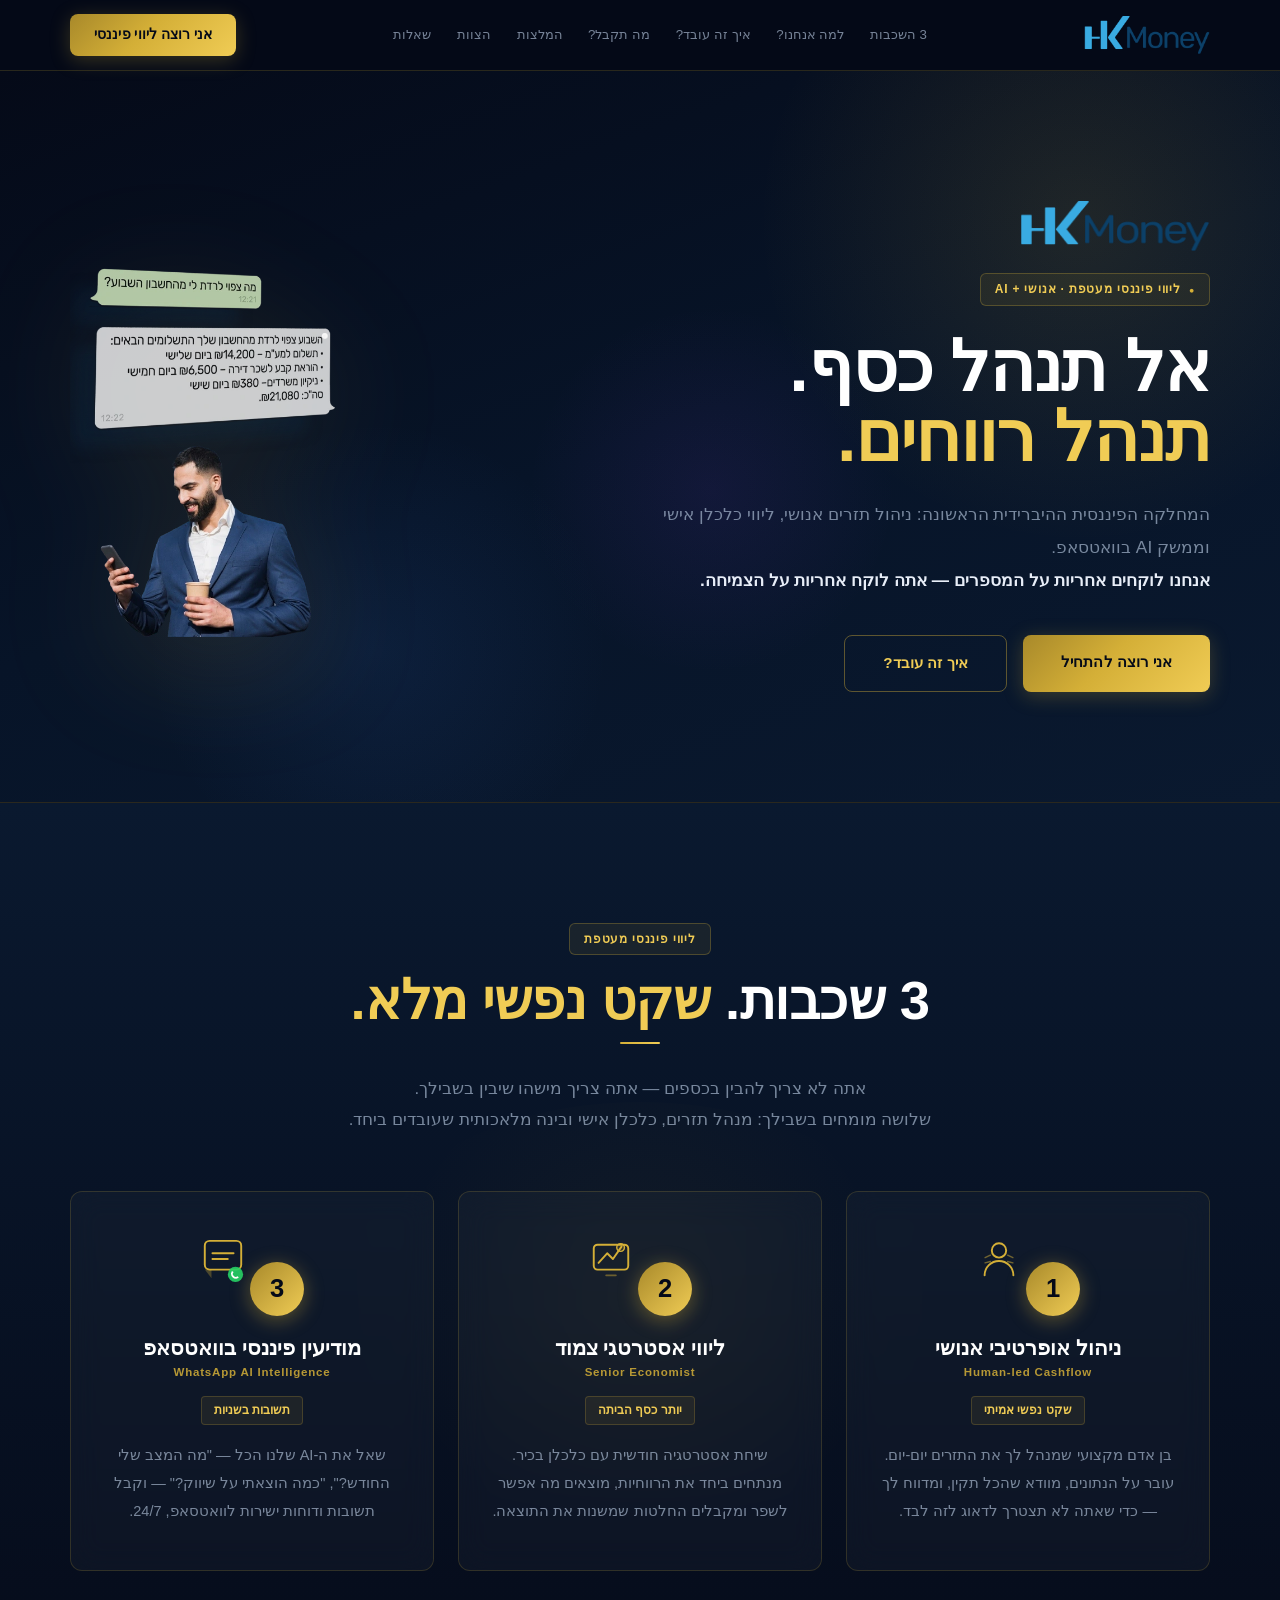
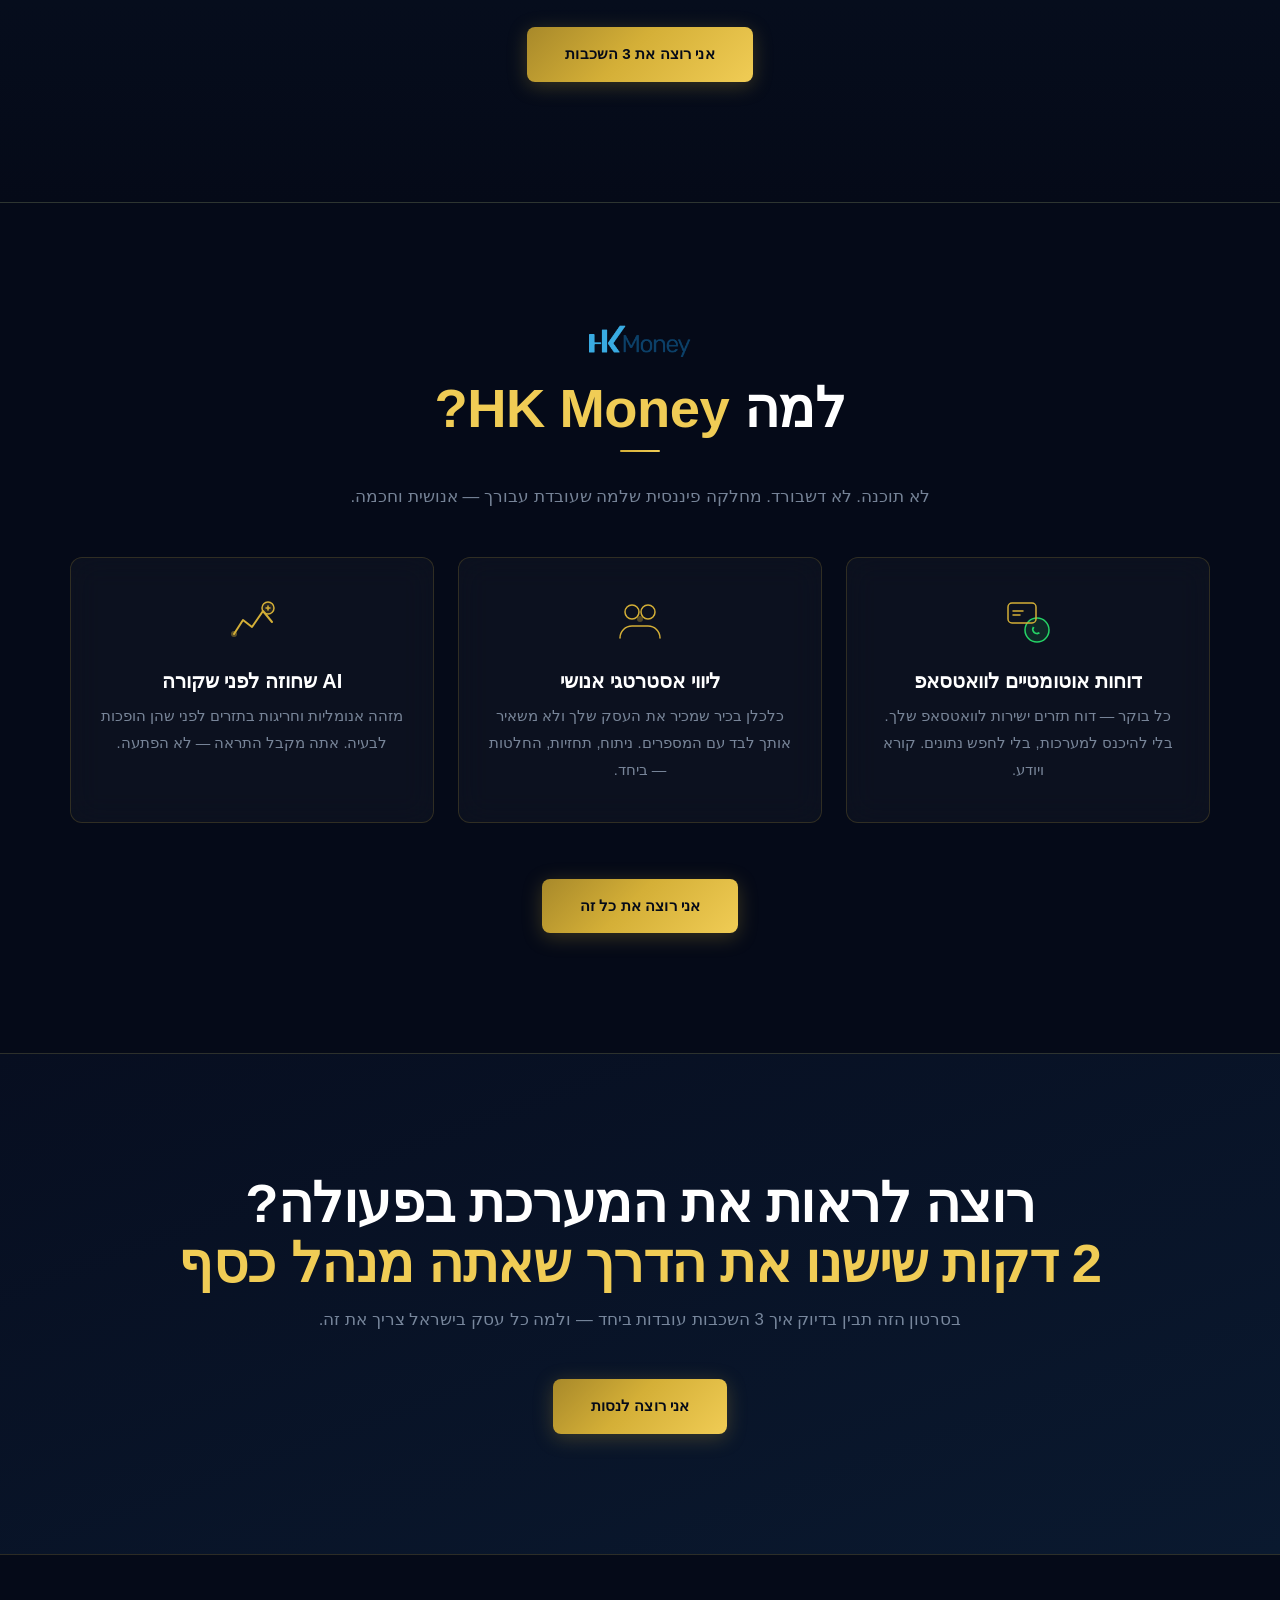
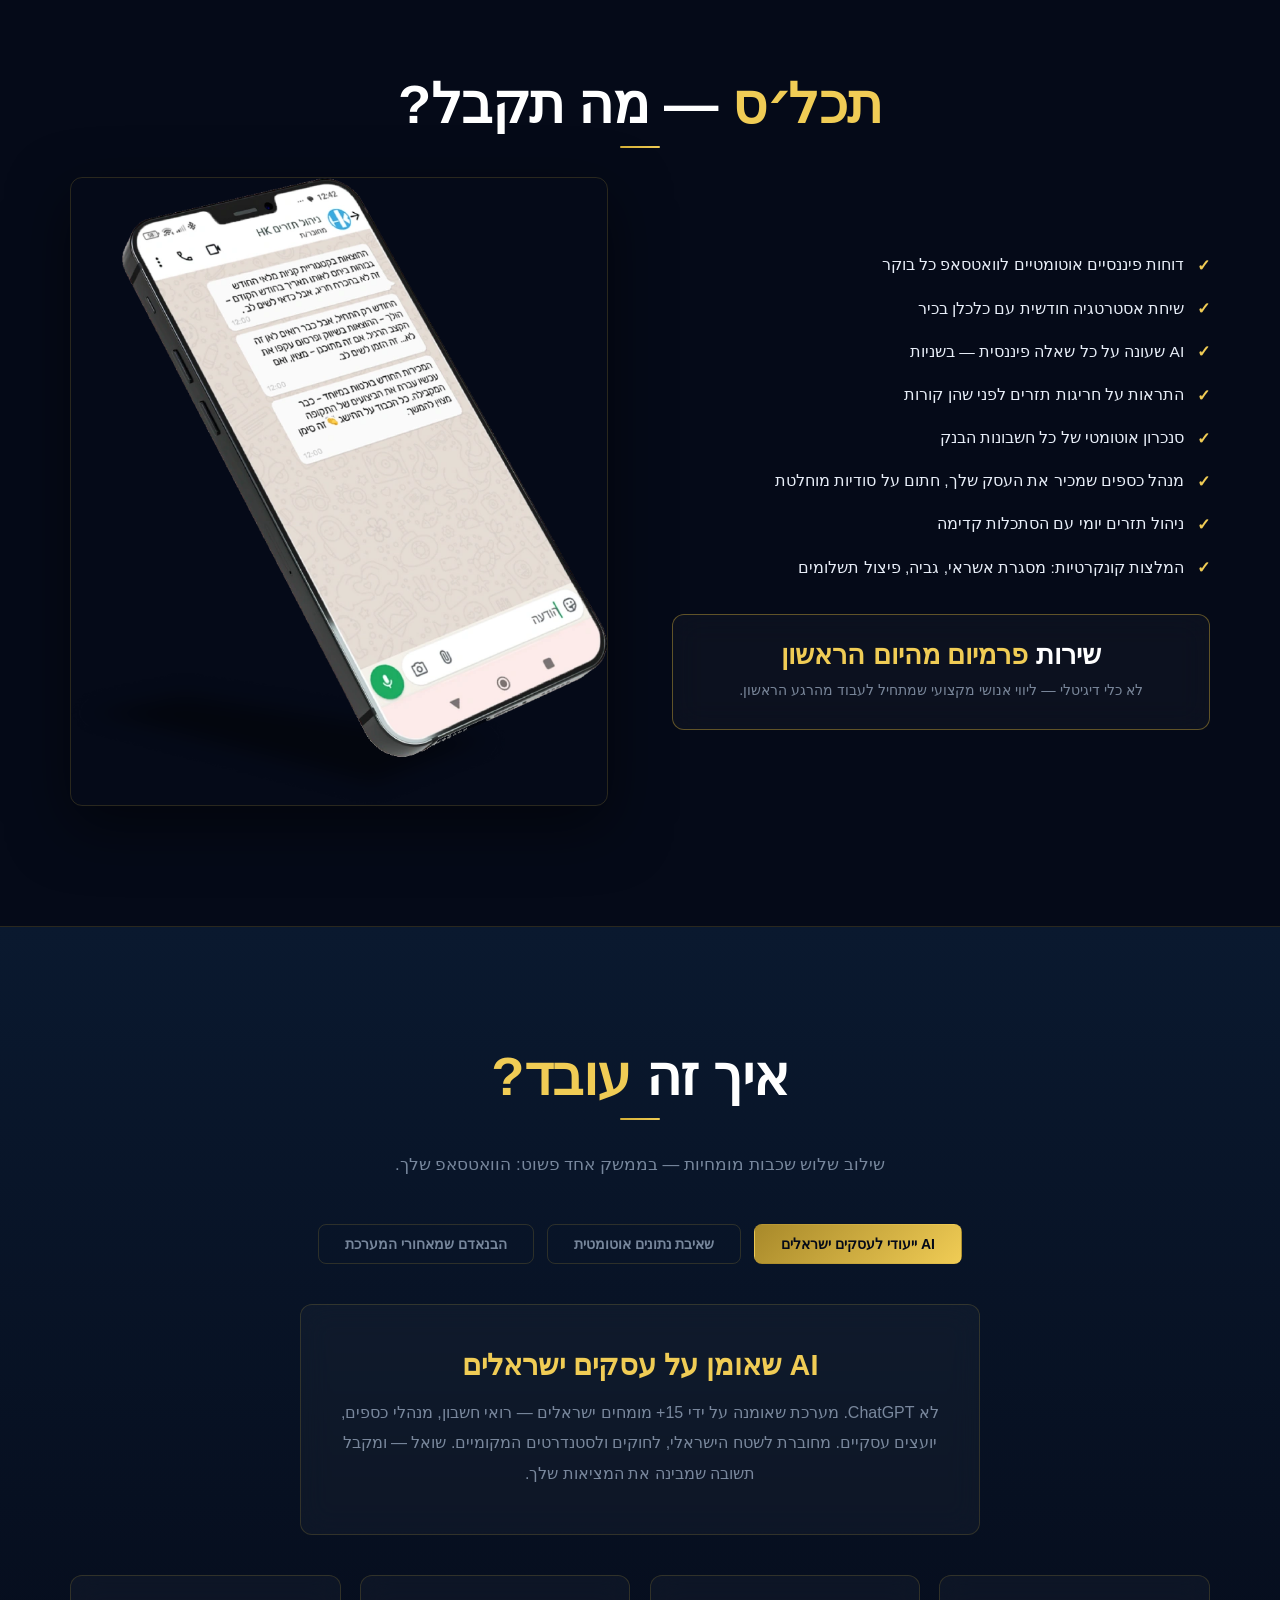
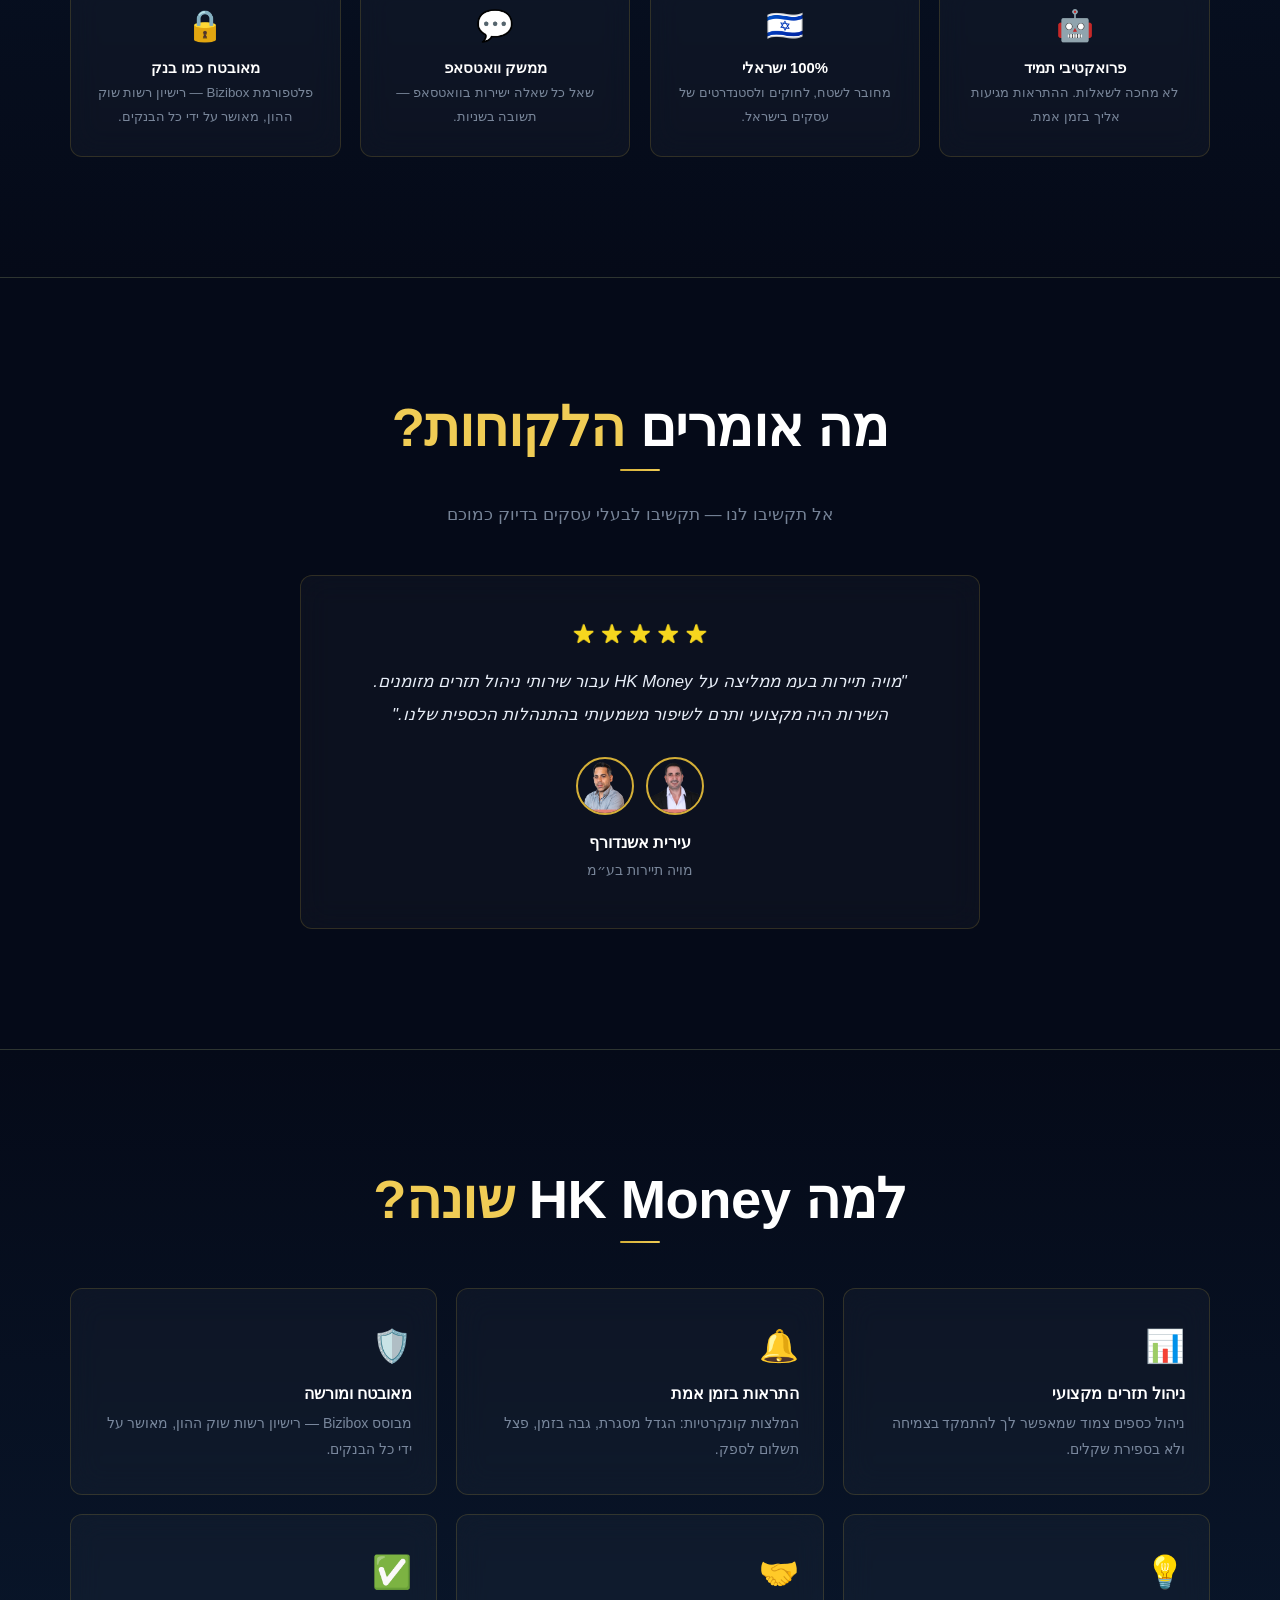
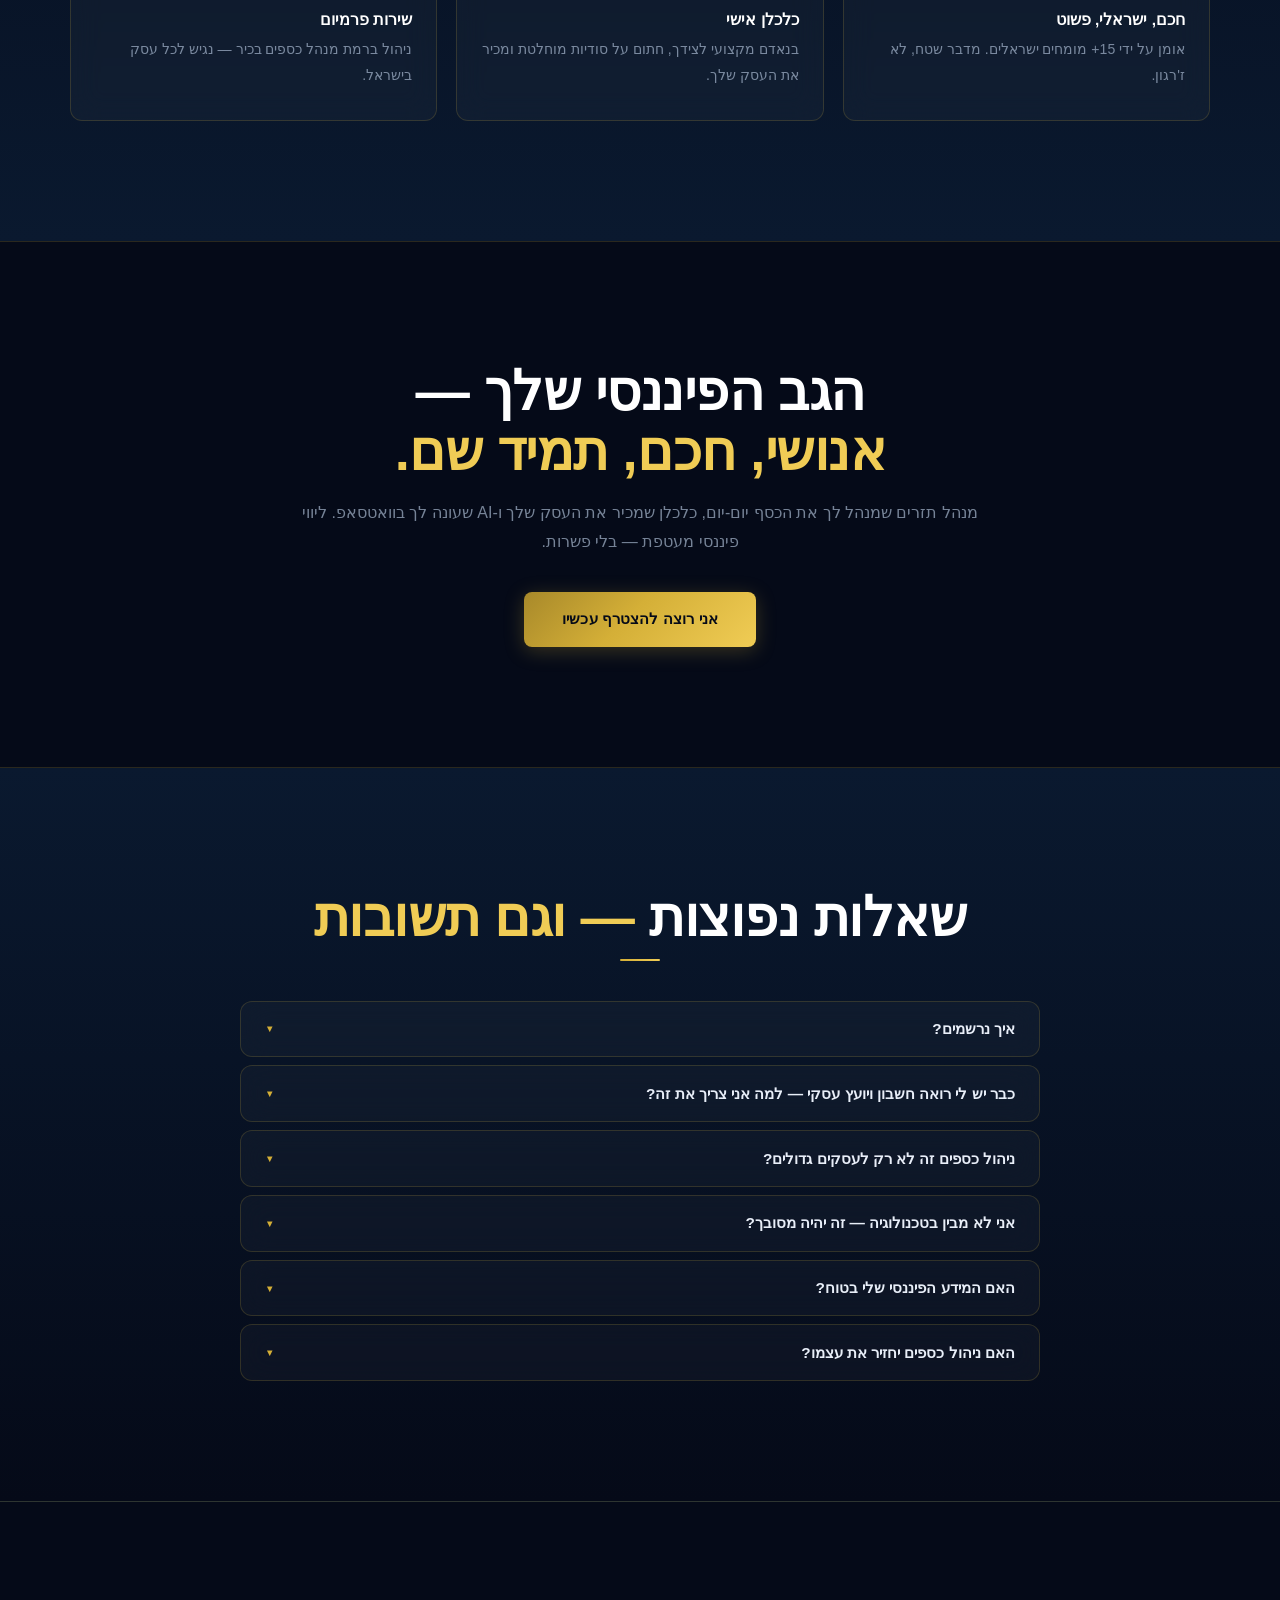
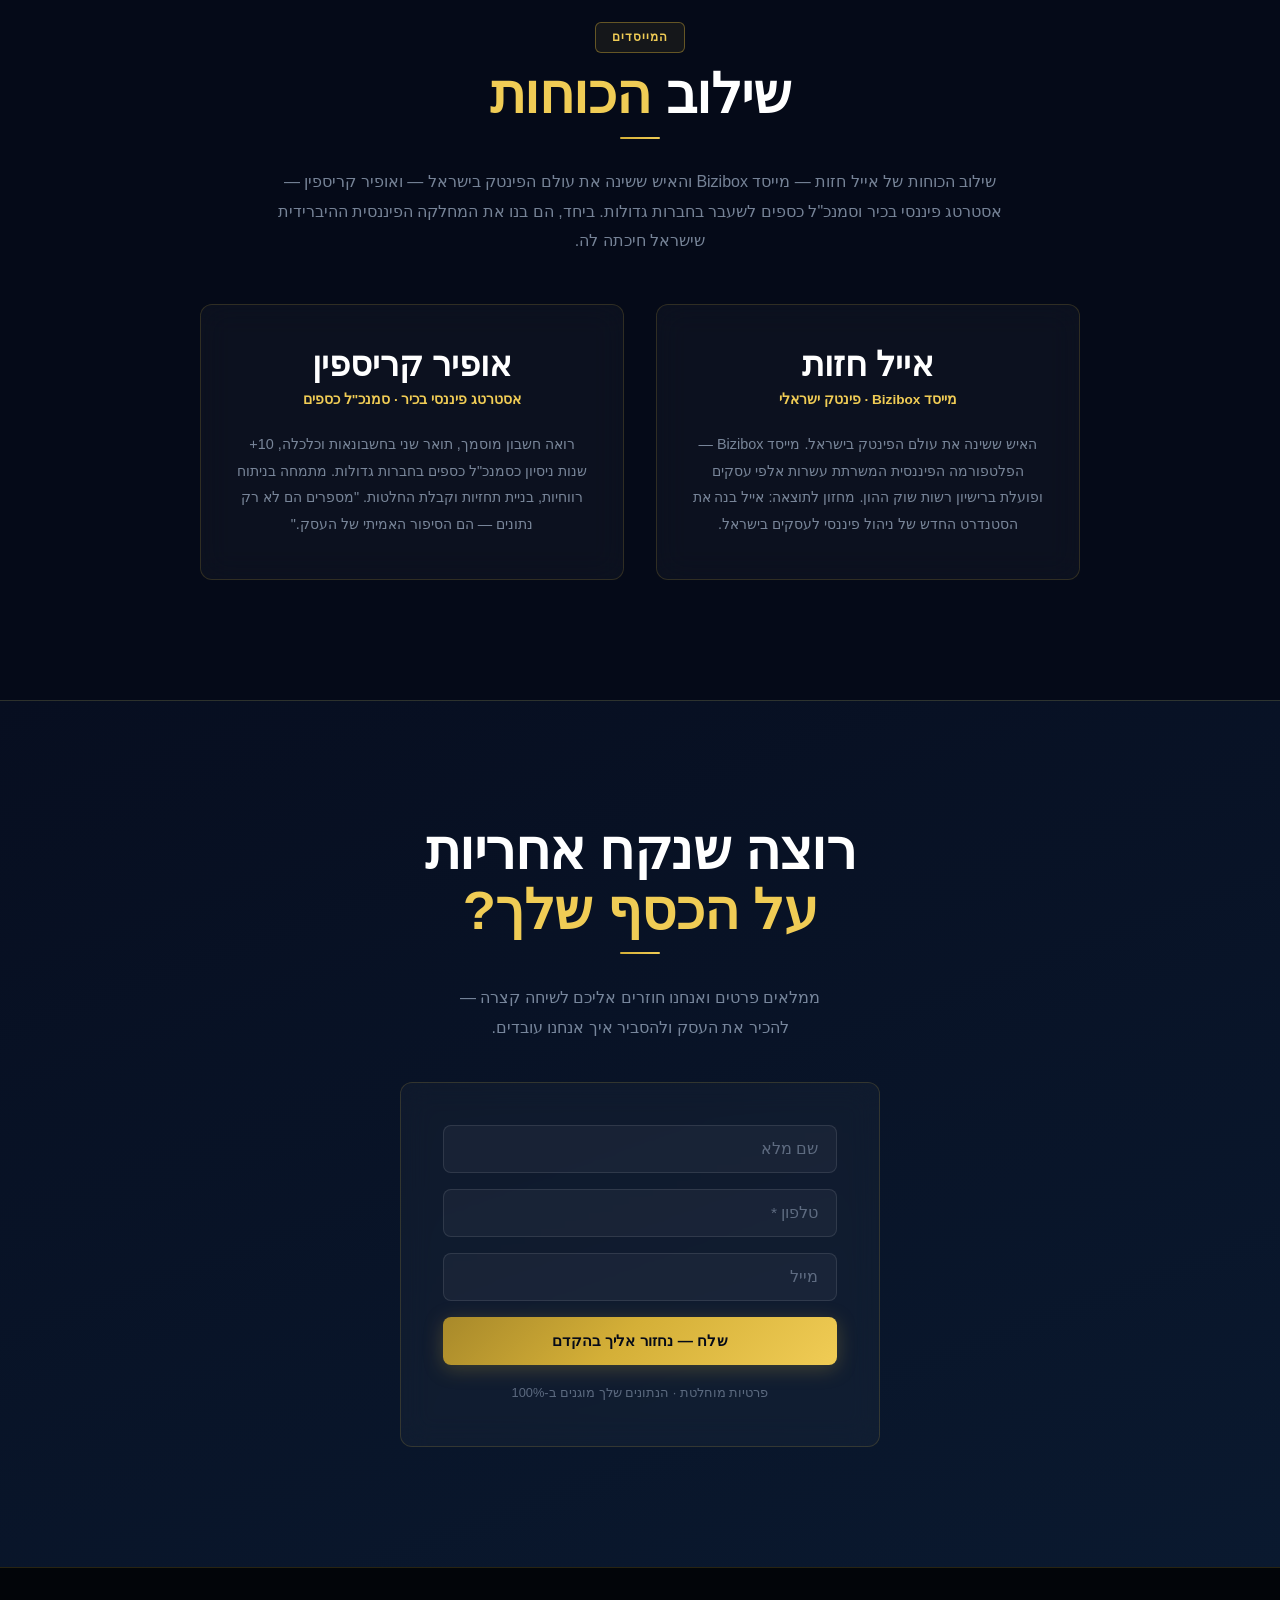
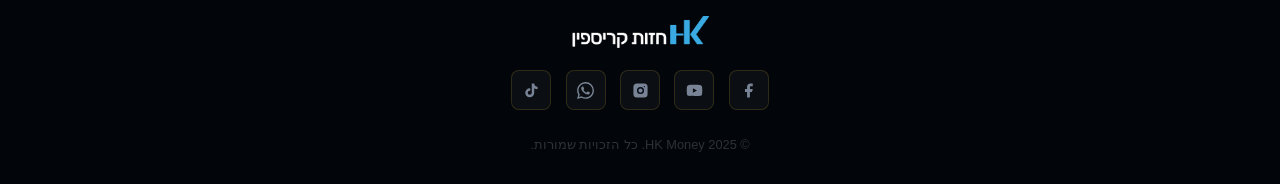
==== commit a4bfef27: "Elite Overhaul: Re-introducing depth, new aggressive headline, and glassmorphism Visual: - Deep Midn" ====
--- a/index.html
+++ b/index.html
@@ -3,12 +3,12 @@
 <head>
   <meta charset="UTF-8">
   <meta name="viewport" content="width=device-width, initial-scale=1.0">
-  <title>HK Money – המחלקה הפיננסית שלך | תזרים · כלכלן · AI בוואטסאפ</title>
-  <meta name="description" content="HK Money: מנהל תזרים אוטונומי, כלכלן אישי ו-AI בוואטסאפ — 3 שכבות הגנה שהופכות כל עסק מעסק שורד לעסק שצומח.">
+  <title>HK Money – אל תנהל כסף. תנהל רווחים.</title>
+  <meta name="description" content="המחלקה הפיננסית ההיברידית הראשונה: ניהול תזרים אנושי, ליווי כלכלן אישי וממשק AI בוואטסאפ.">
   <link rel="icon" href="images/hkmoney_favicon.png" type="image/png">
   <link rel="stylesheet" href="style.css">
 
-  <!-- Netlify Forms detection -->
+  <!-- Netlify Forms -->
   <form name="hk-lead" netlify netlify-honeypot="bot-field" hidden>
     <input type="text"  name="name">
     <input type="tel"   name="phone" required>
@@ -18,37 +18,33 @@
 </head>
 <body>
 
-<!-- ══════════════════════════════════════════════
+<!-- ════════════════════════════════════
      HEADER
-══════════════════════════════════════════════ -->
+════════════════════════════════════ -->
 <header id="header">
   <div class="container header-inner">
     <div class="header-logo">
-      <a href="#hero"><img src="images/HKMoney_logo.webp" alt="HK Money לוגו" width="160" height="49"></a>
-    </div>
-
+      <a href="#hero"><img src="images/HKMoney_logo.webp" alt="HK Money" width="150" height="46"></a>
+    </div>
     <nav>
       <a href="#why">3 השכבות</a>
-      <a href="#features">למה HK Money?</a>
+      <a href="#features">למה אנחנו?</a>
       <a href="#how">איך זה עובד?</a>
       <a href="#gives">מה תקבל?</a>
       <a href="#reviews">המלצות</a>
       <a href="#team">הצוות</a>
       <a href="#faq">שאלות</a>
     </nav>
-
     <div class="header-cta">
-      <a href="#contact" class="btn btn-gold">אני רוצה מחלקה פיננסית</a>
-    </div>
-
+      <a href="#contact" class="btn btn-gold">אני רוצה ליווי פיננסי</a>
+    </div>
     <div class="hamburger" id="hamburger" onclick="toggleMenu()" aria-label="תפריט">
       <span></span><span></span><span></span>
     </div>
   </div>
-
   <div id="mobile-menu">
     <a href="#why"      onclick="closeMenu()">3 השכבות</a>
-    <a href="#features" onclick="closeMenu()">למה HK Money?</a>
+    <a href="#features" onclick="closeMenu()">למה אנחנו?</a>
     <a href="#how"      onclick="closeMenu()">איך זה עובד?</a>
     <a href="#gives"    onclick="closeMenu()">מה תקבל?</a>
     <a href="#reviews"  onclick="closeMenu()">המלצות</a>
@@ -59,61 +55,63 @@
 </header>
 
 
-<!-- ══════════════════════════════════════════════
+<!-- ════════════════════════════════════
      HERO
-══════════════════════════════════════════════ -->
+════════════════════════════════════ -->
 <section id="hero">
-  <div class="hero-glow-1"></div>
-  <div class="hero-glow-2"></div>
+  <div class="glow-gold"></div>
+  <div class="glow-blue"></div>
+  <div class="glow-purple"></div>
+
   <div class="container">
     <div class="hero-inner">
-
       <div class="hero-content">
+
         <div class="hero-logo">
-          <img src="images/HKMoney_logo.webp" alt="HK Money" width="200" height="61">
+          <img src="images/HKMoney_logo.webp" alt="HK Money" width="190" height="58">
         </div>
 
-        <div class="hero-tag">ליווי פיננסי מעטפת · אנושי + AI</div>
+        <div class="hero-badge">ליווי פיננסי מעטפת · אנושי + AI</div>
 
         <h1 class="hero-title">
-          HK Money:<br>
-          <span class="gold">הגב הפיננסי שכל עסק חייב.</span>
+          אל תנהל כסף.<br>
+          <span class="gold">תנהל רווחים.</span>
         </h1>
 
         <p class="hero-sub">
-          ניהול תזרים אנושי, ליווי של כלכלן אישי ובינה מלאכותית בוואטסאפ.<br>
-          <strong>אנחנו לוקחים אחריות על הכסף, כדי שאתה תוכל להתרכז בעסק.</strong>
+          המחלקה הפיננסית ההיברידית הראשונה: ניהול תזרים אנושי,
+          ליווי כלכלן אישי וממשק AI בוואטסאפ.<br>
+          <strong>אנחנו לוקחים אחריות על המספרים — אתה לוקח אחריות על הצמיחה.</strong>
         </p>
 
         <div class="hero-ctas">
-          <a href="#contact" class="btn btn-gold">אני רוצה ליווי פיננסי</a>
-          <a href="#why"     class="btn btn-outline-gold">איך זה עובד?</a>
+          <a href="#contact" class="btn btn-gold">אני רוצה להתחיל</a>
+          <a href="#why"     class="btn btn-ghost">איך זה עובד?</a>
         </div>
-      </div>
-
+
+      </div>
       <div class="hero-image" aria-hidden="true">
-        <img src="images/phone_hold_m_4.webp" alt="" width="300" height="408" loading="lazy">
-      </div>
-
-    </div>
-  </div>
-</section>
-
-
-<!-- ══════════════════════════════════════════════
+        <img src="images/phone_hold_m_4.webp" alt="" width="280" height="380" loading="lazy">
+      </div>
+    </div>
+  </div>
+</section>
+
+
+<!-- ════════════════════════════════════
      3-LAYER MODEL
-══════════════════════════════════════════════ -->
+════════════════════════════════════ -->
 <section id="why">
   <div class="container">
 
     <div style="text-align:center">
-      <span class="hero-tag" style="display:inline-block; margin-bottom:1rem;">ליווי פיננסי מעטפת</span>
-    </div>
-    <h2 class="section-title">3 שכבות של שקט נפשי<br><span class="gold">בשביל בעל העסק</span></h2>
-    <span class="gold-bar"></span>
+      <span style="display:inline-block; background:rgba(212,175,55,0.08); border:1px solid rgba(212,175,55,0.28); border-radius:6px; color:var(--gold-lt); font-size:.72rem; font-weight:600; letter-spacing:.8px; padding:6px 14px; margin-bottom:1rem;">ליווי פיננסי מעטפת</span>
+    </div>
+    <h2 class="section-title">3 שכבות. <span class="gold">שקט נפשי מלא.</span></h2>
+    <span class="gold-line"></span>
     <p class="layers-intro">
       אתה לא צריך להבין בכספים — אתה צריך מישהו שיבין בשבילך.<br>
-      <strong style="color:var(--off-white)">HK Money היא הגב הפיננסי שלך</strong> — בני אדם מקצועיים, מוגברים בבינה מלאכותית.
+      שלושה מומחים בשבילך: מנהל תזרים, כלכלן אישי ובינה מלאכותית שעובדים ביחד.
     </p>
 
     <div class="layers-grid">
@@ -122,14 +120,15 @@
       <div class="layer-card">
         <div class="layer-num">1</div>
         <svg class="layer-svg" viewBox="0 0 48 48" fill="none" xmlns="http://www.w3.org/2000/svg">
-          <circle cx="24" cy="14" r="7" stroke="#D4AF37" stroke-width="2"/>
-          <path d="M10 38c0-7.732 6.268-14 14-14s14 6.268 14 14" stroke="#D4AF37" stroke-width="2" stroke-linecap="round"/>
-          <path d="M32 20l5 2M37 26l-5-1" stroke="#D4AF37" stroke-width="1.5" stroke-linecap="round" opacity=".55"/>
-          <path d="M16 20l-5 2M11 26l5-1" stroke="#D4AF37" stroke-width="1.5" stroke-linecap="round" opacity=".55"/>
+          <circle cx="24" cy="14" r="7.5" stroke="#D4AF37" stroke-width="2"/>
+          <path d="M9 40c0-8.284 6.716-15 15-15s15 6.716 15 15" stroke="#D4AF37" stroke-width="2" stroke-linecap="round"/>
+          <path d="M33 19l5.5 2.5M38.5 27l-5.5-1.5" stroke="#D4AF37" stroke-width="1.5" stroke-linecap="round" opacity=".5"/>
+          <path d="M15 19l-5.5 2.5M9.5 27l5.5-1.5" stroke="#D4AF37" stroke-width="1.5" stroke-linecap="round" opacity=".5"/>
         </svg>
-        <h3>מנהל תזרים אנושי</h3>
+        <h3>ניהול אופרטיבי אנושי</h3>
+        <span class="layer-sub-en">Human-led Cashflow</span>
         <span class="layer-value">שקט נפשי אמיתי</span>
-        <p>בן אדם מקצועי שמנהל לך את התזרים יום-יום — כדי שאתה לא תצטרך לדאוג לזה. הוא עובר על הנתונים, מוודא שהכל תקין ושולח לך עדכון. פשוט.</p>
+        <p>בן אדם מקצועי שמנהל לך את התזרים יום-יום. עובר על הנתונים, מוודא שהכל תקין, ומדווח לך — כדי שאתה לא תצטרך לדאוג לזה לבד.</p>
       </div>
 
       <!-- שכבה 2 -->
@@ -137,141 +136,141 @@
         <div class="layer-num">2</div>
         <svg class="layer-svg" viewBox="0 0 48 48" fill="none" xmlns="http://www.w3.org/2000/svg">
           <rect x="6" y="8" width="36" height="26" rx="4" stroke="#D4AF37" stroke-width="2"/>
-          <path d="M12 28l8-9 6 5 8-12" stroke="#D4AF37" stroke-width="2" stroke-linecap="round" stroke-linejoin="round"/>
-          <circle cx="34" cy="12" r="4" fill="#D4AF37" opacity=".18" stroke="#D4AF37" stroke-width="1.5"/>
-          <path d="M18 40h12" stroke="#D4AF37" stroke-width="2" stroke-linecap="round" opacity=".5"/>
+          <path d="M11 27l9-10 6 6 9-13" stroke="#D4AF37" stroke-width="2" stroke-linecap="round" stroke-linejoin="round"/>
+          <circle cx="34" cy="11" r="4" fill="rgba(212,175,55,0.15)" stroke="#D4AF37" stroke-width="1.5"/>
+          <path d="M19 40h10" stroke="#D4AF37" stroke-width="2" stroke-linecap="round" opacity=".45"/>
         </svg>
-        <h3>ליווי פיננסי אישי</h3>
-        <span class="layer-value">ליווי שמביא כסף הביתה</span>
-        <p>שיחת אסטרטגיה חודשית עם כלכלן בכיר. אנחנו מנתחים איתך את הרווחיות ועוזרים לך לקבל החלטות שיביאו יותר כסף הביתה. לא מספרים — תוצאות.</p>
+        <h3>ליווי אסטרטגי צמוד</h3>
+        <span class="layer-sub-en">Senior Economist</span>
+        <span class="layer-value">יותר כסף הביתה</span>
+        <p>שיחת אסטרטגיה חודשית עם כלכלן בכיר. מנתחים ביחד את הרווחיות, מוצאים מה אפשר לשפר ומקבלים החלטות שמשנות את התוצאה.</p>
       </div>
 
       <!-- שכבה 3 -->
       <div class="layer-card">
         <div class="layer-num">3</div>
         <svg class="layer-svg" viewBox="0 0 48 48" fill="none" xmlns="http://www.w3.org/2000/svg">
-          <rect x="5" y="5" width="38" height="30" rx="5" stroke="#D4AF37" stroke-width="2"/>
-          <path d="M5 35l7 8v-8" fill="#D4AF37" opacity=".35"/>
+          <rect x="5" y="4" width="38" height="30" rx="5" stroke="#D4AF37" stroke-width="2"/>
+          <path d="M5 34l7 9v-9" fill="#D4AF37" opacity=".3"/>
           <path d="M13 17h22M13 23h16" stroke="#D4AF37" stroke-width="2" stroke-linecap="round"/>
-          <circle cx="37" cy="39" r="7" fill="#25D366" opacity=".9"/>
-          <path d="M34.5 38.8c.35 1.4 1.6 2.6 3 2.8l1.8-.75.75 1.5-2.1.85a5.2 5.2 0 0 1-4.95-4.95l.85-2.1 1.5.75-.85 1.9z" fill="#fff"/>
+          <circle cx="37" cy="39" r="8" fill="#25D366" opacity=".9"/>
+          <path d="M34 38.5c.4 1.6 1.8 3 3.4 3.3l2.1-.9.9 1.7-2.5 1a6 6 0 0 1-5.6-5.6l1-2.5 1.7.9-1 2.1z" fill="#fff"/>
         </svg>
-        <h3>ה-AI שלך בוואטסאפ</h3>
-        <span class="layer-value">כל המידע בשיחה אחת</span>
-        <p>שאלו את ה-AI שלנו הכל — "מה המצב שלי החודש?", "כמה הוצאתי על ספקים?" — וקבלו תשובות ודוחות בזמן אמת ישירות לוואטסאפ. פשוט כמו שיחה עם חבר.</p>
-      </div>
-
-    </div>
-
-    <div style="text-align:center; margin-top:3rem;">
+        <h3>מודיעין פיננסי בוואטסאפ</h3>
+        <span class="layer-sub-en">WhatsApp AI Intelligence</span>
+        <span class="layer-value">תשובות בשניות</span>
+        <p>שאל את ה-AI שלנו הכל — "מה המצב שלי החודש?", "כמה הוצאתי על שיווק?" — וקבל תשובות ודוחות ישירות לוואטסאפ, 24/7.</p>
+      </div>
+
+    </div>
+
+    <div style="text-align:center; margin-top:3.5rem;">
       <a href="#contact" class="btn btn-gold">אני רוצה את 3 השכבות</a>
     </div>
   </div>
 </section>
 
 
-<!-- ══════════════════════════════════════════════
-     WHY HK MONEY – 3 CARDS
-══════════════════════════════════════════════ -->
+<!-- ════════════════════════════════════
+     WHY HK MONEY
+════════════════════════════════════ -->
 <section id="features">
   <div class="container">
     <div class="features-logo">
-      <img src="images/HKMoney_3.webp" alt="HK Money" height="38">
+      <img src="images/HKMoney_3.webp" alt="HK Money" height="36">
     </div>
     <h2 class="section-title">למה <span class="gold">HK Money?</span></h2>
-    <span class="gold-bar"></span>
-    <p class="section-subtitle">
-      לא עוד כלי. לא עוד דשבורד.<br>
-      מערכת שחושבת, מזהה, מתריעה — לפניך.
+    <span class="gold-line"></span>
+    <p class="section-sub">
+      לא תוכנה. לא דשבורד. מחלקה פיננסית שלמה שעובדת עבורך — אנושית וחכמה.
     </p>
 
-    <div class="why-cards-grid">
+    <div class="why-grid">
 
       <div class="why-card">
-        <svg class="why-card-icon" viewBox="0 0 52 52" fill="none" xmlns="http://www.w3.org/2000/svg">
-          <circle cx="36" cy="36" r="12" fill="#25D366" opacity=".15"/>
-          <circle cx="36" cy="36" r="12" stroke="#25D366" stroke-width="1.5"/>
-          <path d="M32 35.5c.4 1.6 1.8 3 3.4 3.3l2.1-.9.9 1.7-2.5 1a6 6 0 0 1-5.6-5.6l1-2.5 1.7.9-1 2.1z" fill="#25D366"/>
-          <rect x="6" y="8" width="28" height="20" rx="4" stroke="#D4AF37" stroke-width="1.5"/>
-          <path d="M10 16h10M10 20h7" stroke="#D4AF37" stroke-width="1.5" stroke-linecap="round"/>
+        <svg class="why-card-icon" viewBox="0 0 50 50" fill="none" xmlns="http://www.w3.org/2000/svg">
+          <circle cx="34" cy="34" r="12" fill="rgba(37,211,102,0.12)" stroke="#25D366" stroke-width="1.5"/>
+          <path d="M30.5 33.5c.4 1.6 1.8 3 3.4 3.3l2.1-.9.9 1.7-2.5 1a6 6 0 0 1-5.6-5.6l1-2.5 1.7.9-1 2.1z" fill="#25D366"/>
+          <rect x="5" y="7" width="28" height="20" rx="4" stroke="#D4AF37" stroke-width="1.5"/>
+          <path d="M10 15h10M10 19h7" stroke="#D4AF37" stroke-width="1.5" stroke-linecap="round"/>
         </svg>
         <h3>דוחות אוטומטיים לוואטסאפ</h3>
-        <p>כל בוקר או כל שבוע — דוח תזרים מגיע ישירות לוואטסאפ שלך. בלי להיכנס למערכות, בלי לחפש נתונים. פשוט קורא ויודע.</p>
+        <p>כל בוקר — דוח תזרים ישירות לוואטסאפ שלך. בלי להיכנס למערכות, בלי לחפש נתונים. קורא ויודע.</p>
       </div>
 
       <div class="why-card">
-        <svg class="why-card-icon" viewBox="0 0 52 52" fill="none" xmlns="http://www.w3.org/2000/svg">
-          <rect x="8" y="8" width="36" height="28" rx="5" stroke="#D4AF37" stroke-width="1.5"/>
-          <circle cx="18" cy="18" r="5" stroke="#D4AF37" stroke-width="1.5"/>
-          <circle cx="34" cy="18" r="5" stroke="#D4AF37" stroke-width="1.5"/>
-          <path d="M8 42l10-6h16l10 6" stroke="#D4AF37" stroke-width="1.5" stroke-linecap="round"/>
-          <circle cx="26" cy="24" r="3" fill="#D4AF37" opacity=".4"/>
+        <svg class="why-card-icon" viewBox="0 0 50 50" fill="none" xmlns="http://www.w3.org/2000/svg">
+          <circle cx="17" cy="16" r="7" stroke="#D4AF37" stroke-width="1.5"/>
+          <circle cx="33" cy="16" r="7" stroke="#D4AF37" stroke-width="1.5"/>
+          <path d="M5 42c0-6.627 5.373-12 12-12h16c6.627 0 12 5.373 12 12" stroke="#D4AF37" stroke-width="1.5" stroke-linecap="round"/>
+          <circle cx="25" cy="23" r="3" fill="#D4AF37" opacity=".35"/>
         </svg>
         <h3>ליווי אסטרטגי אנושי</h3>
-        <p>כלכלן בכיר שלא משאיר אותך לבד עם המספרים. ניתוח רווחיות, בניית תחזיות, גיבוש החלטות — עם בנאדם שמכיר את העסק שלך.</p>
+        <p>כלכלן בכיר שמכיר את העסק שלך ולא משאיר אותך לבד עם המספרים. ניתוח, תחזיות, החלטות — ביחד.</p>
       </div>
 
       <div class="why-card">
-        <svg class="why-card-icon" viewBox="0 0 52 52" fill="none" xmlns="http://www.w3.org/2000/svg">
-          <path d="M8 38L16 26l8 6 10-14 10 10" stroke="#D4AF37" stroke-width="2" stroke-linecap="round" stroke-linejoin="round"/>
-          <circle cx="42" cy="14" r="6" fill="#D4AF37" opacity=".15" stroke="#D4AF37" stroke-width="1.5"/>
-          <path d="M40 14h4M42 12v4" stroke="#D4AF37" stroke-width="1.5" stroke-linecap="round"/>
-          <circle cx="8" cy="38" r="3" fill="#D4AF37" opacity=".4"/>
+        <svg class="why-card-icon" viewBox="0 0 50 50" fill="none" xmlns="http://www.w3.org/2000/svg">
+          <path d="M7 38L16 24l9 7 11-16 9 11" stroke="#D4AF37" stroke-width="2" stroke-linecap="round" stroke-linejoin="round"/>
+          <circle cx="41" cy="12" r="6" fill="rgba(212,175,55,0.12)" stroke="#D4AF37" stroke-width="1.5"/>
+          <path d="M39 12h4M41 10v4" stroke="#D4AF37" stroke-width="1.5" stroke-linecap="round"/>
+          <circle cx="7" cy="38" r="3" fill="#D4AF37" opacity=".4"/>
         </svg>
         <h3>AI שחוזה לפני שקורה</h3>
-        <p>טכנולוגיית AI מזהה אנומליות וחריגות תזרים לפני שהן הופכות לבעיה. אתה מקבל התראה — לא הפתעה. תמיד צעד אחד קדימה.</p>
-      </div>
-
-    </div>
-
-    <div style="text-align:center; margin-top:3rem;">
+        <p>מזהה אנומליות וחריגות בתזרים לפני שהן הופכות לבעיה. אתה מקבל התראה — לא הפתעה.</p>
+      </div>
+
+    </div>
+
+    <div style="text-align:center; margin-top:3.5rem;">
       <a href="#contact" class="btn btn-gold">אני רוצה את כל זה</a>
     </div>
   </div>
 </section>
 
 
-<!-- ══════════════════════════════════════════════
-     VIDEO SECTION
-══════════════════════════════════════════════ -->
+<!-- ════════════════════════════════════
+     VIDEO
+════════════════════════════════════ -->
 <section id="video-section">
   <div class="container">
     <h2 class="section-title">
       רוצה לראות את המערכת בפעולה?<br>
       <span class="gold">2 דקות שישנו את הדרך שאתה מנהל כסף</span>
     </h2>
-    <p class="section-subtitle">
-      בסרטון הזה תבין בדיוק איך 3 השכבות עובדות ביחד — ולמה כל עסק בישראל צריך את זה.
+    <p class="section-sub">
+      בסרטון הזה תבין בדיוק איך 3 השכבות עובדות ביחד —
+      ולמה כל עסק בישראל צריך את זה.
     </p>
     <div class="video-cta">
-      <a href="#contact" class="btn btn-gold">אני רוצה לנסות את HK Money</a>
-    </div>
-  </div>
-</section>
-
-
-<!-- ══════════════════════════════════════════════
-     WHAT WE GIVE
-══════════════════════════════════════════════ -->
+      <a href="#contact" class="btn btn-gold">אני רוצה לנסות</a>
+    </div>
+  </div>
+</section>
+
+
+<!-- ════════════════════════════════════
+     GIVES
+════════════════════════════════════ -->
 <section id="gives">
   <div class="container">
     <h2 class="section-title"><span class="gold">תכל׳ס</span> — מה תקבל?</h2>
-    <span class="gold-bar"></span>
+    <span class="gold-line"></span>
     <div class="gives-inner">
       <div>
         <ul class="gives-list">
           <li>דוחות פיננסיים אוטומטיים לוואטסאפ כל בוקר</li>
-          <li>שיחת אסטרטגיה חודשית עם כלכלן בכיר בזום</li>
+          <li>שיחת אסטרטגיה חודשית עם כלכלן בכיר</li>
           <li>AI שעונה על כל שאלה פיננסית — בשניות</li>
-          <li>התראות על אנומליות וחריגות לפני שהן קורות</li>
-          <li>סנכרון אוטומטי של כל חשבונות הבנק וכרטיסי האשראי</li>
-          <li>מנהל כספים שמכיר את העסק שלך — חתום על סודיות מוחלטת</li>
-          <li>ניהול תזרים יומי עם הסתכלות רחבה קדימה</li>
+          <li>התראות על חריגות תזרים לפני שהן קורות</li>
+          <li>סנכרון אוטומטי של כל חשבונות הבנק</li>
+          <li>מנהל כספים שמכיר את העסק שלך, חתום על סודיות מוחלטת</li>
+          <li>ניהול תזרים יומי עם הסתכלות קדימה</li>
           <li>המלצות קונקרטיות: מסגרת אשראי, גביה, פיצול תשלומים</li>
         </ul>
         <div class="gives-promo">
-          <h3>שירות <span style="color:var(--gold)">פרמיום מהיום הראשון</span></h3>
-          <p>לא כלי דיגיטלי, לא מנוי אוטומטי — ליווי אנושי מקצועי שמתחיל לעבוד מהרגע הראשון.</p>
+          <h3>שירות <span style="color:var(--gold-lt)">פרמיום מהיום הראשון</span></h3>
+          <p>לא כלי דיגיטלי — ליווי אנושי מקצועי שמתחיל לעבוד מהרגע הראשון.</p>
         </div>
       </div>
       <div class="gives-image">
@@ -282,40 +281,38 @@
 </section>
 
 
-<!-- ══════════════════════════════════════════════
+<!-- ════════════════════════════════════
      HOW IT WORKS
-══════════════════════════════════════════════ -->
+════════════════════════════════════ -->
 <section id="how">
   <div class="container">
     <h2 class="section-title">איך זה <span class="gold">עובד?</span></h2>
-    <span class="gold-bar"></span>
-    <p class="section-subtitle">שילוב שלוש מערכות בממשק אחד פשוט — הוואטסאפ שלך.</p>
+    <span class="gold-line"></span>
+    <p class="section-sub">שילוב שלוש שכבות מומחיות — בממשק אחד פשוט: הוואטסאפ שלך.</p>
 
     <div class="tabs">
       <div class="tab-nav">
-        <button class="tab-btn active" onclick="openTab(event,'tab1')">מוח AI ייעודי</button>
+        <button class="tab-btn active" onclick="openTab(event,'tab1')">AI ייעודי לעסקים ישראלים</button>
         <button class="tab-btn"        onclick="openTab(event,'tab2')">שאיבת נתונים אוטומטית</button>
-        <button class="tab-btn"        onclick="openTab(event,'tab3')">יחס אנושי ואישי</button>
+        <button class="tab-btn"        onclick="openTab(event,'tab3')">הבנאדם שמאחורי המערכת</button>
       </div>
 
       <div id="tab1" class="tab-content active">
         <div class="tab-card">
-          <h3>מוח AI שאומן על עסקים ישראלים</h3>
-          <p>לא סתם ChatGPT. מערכת שאומנה על ידי 15+ מומחים ישראלים — רואי חשבון, מנהלי כספים, יועצים עסקיים. מחוברת לשטח הישראלי, לחוקים ולסטנדרטים המקומיים. שואל "מה הצפי לחודש הבא?" — ומקבל תשובה שמבינה את המציאות שלך.</p>
+          <h3>AI שאומן על עסקים ישראלים</h3>
+          <p>לא ChatGPT. מערכת שאומנה על ידי 15+ מומחים ישראלים — רואי חשבון, מנהלי כספים, יועצים עסקיים. מחוברת לשטח הישראלי, לחוקים ולסטנדרטים המקומיים. שואל — ומקבל תשובה שמבינה את המציאות שלך.</p>
         </div>
       </div>
-
       <div id="tab2" class="tab-content">
         <div class="tab-card">
-          <h3>כל הנתונים זורמים אליך אוטומטית</h3>
-          <p>חיבור חד פעמי לחשבונות הבנק וכרטיסי האשראי שלך — ומכאן הכל אוטומטי. הנתונים מגיעים, מעובדים בזמן אמת, וההמלצות מגיעות אליך לוואטסאפ בשפה ברורה. ב-HK Money אתה לא עובד בשביל המערכת — המערכת עובדת בשבילך.</p>
+          <h3>כל הנתונים זורמים אוטומטית</h3>
+          <p>חיבור חד-פעמי לחשבונות הבנק וכרטיסי האשראי — ומכאן הכל אוטומטי. הנתונים מגיעים, מעובדים בזמן אמת, וההמלצות מגיעות אליך לוואטסאפ בשפה ברורה. ב-HK Money אתה לא עובד בשביל המערכת — המערכת עובדת בשבילך.</p>
         </div>
       </div>
-
       <div id="tab3" class="tab-content">
         <div class="tab-card">
           <h3>בכל שלב יש לך בנאדם לצידך</h3>
-          <p>לקחנו את הטוב משני העולמות — הזמינות והמהירות של AI, עם המקצועיות והאחריות של כלכלן בכיר. הכלכלן שלך מקבל את כל הנתונים ישירות מהמערכת, ופעם בחודש יושב איתך בזום לשיחת אסטרטגיה מעמיקה.</p>
+          <p>לקחנו את הטוב משני העולמות — הזמינות והמהירות של AI, עם המקצועיות והאחריות של כלכלן בכיר. הכלכלן שלך מקבל את כל הנתונים ישירות מהמערכת, ופעם בחודש יושב איתך לשיחת אסטרטגיה שמשנה כיוון.</p>
         </div>
       </div>
     </div>
@@ -346,14 +343,14 @@
 </section>
 
 
-<!-- ══════════════════════════════════════════════
-     TESTIMONIALS
-══════════════════════════════════════════════ -->
+<!-- ════════════════════════════════════
+     REVIEWS
+════════════════════════════════════ -->
 <section id="reviews">
   <div class="container">
     <h2 class="section-title">מה אומרים <span class="gold">הלקוחות?</span></h2>
-    <span class="gold-bar"></span>
-    <p class="section-subtitle">אל תקשיבו לנו — תקשיבו לבעלי עסקים בדיוק כמוכם</p>
+    <span class="gold-line"></span>
+    <p class="section-sub">אל תקשיבו לנו — תקשיבו לבעלי עסקים בדיוק כמוכם</p>
 
     <div class="review-card">
       <div class="review-stars">
@@ -374,15 +371,13 @@
 </section>
 
 
-<!-- ══════════════════════════════════════════════
+<!-- ════════════════════════════════════
      BENEFITS
-══════════════════════════════════════════════ -->
+════════════════════════════════════ -->
 <section id="benefits">
   <div class="container">
-    <h2 class="section-title">הגב הפיננסי<br>
-      <span class="gold" style="font-size:.75em">שכל בעל עסק זכאי לו</span>
-    </h2>
-    <span class="gold-bar"></span>
+    <h2 class="section-title">למה HK Money <span class="gold">שונה?</span></h2>
+    <span class="gold-line"></span>
 
     <div class="benefits-grid">
       <div class="benefit-card">
@@ -398,7 +393,7 @@
       <div class="benefit-card">
         <div class="benefit-icon">🛡️</div>
         <h3>מאובטח ומורשה</h3>
-        <p>מבוסס Bizibox — רישיון רשות שוק ההון, מאושר על ידי כל הבנקים בישראל.</p>
+        <p>מבוסס Bizibox — רישיון רשות שוק ההון, מאושר על ידי כל הבנקים.</p>
       </div>
       <div class="benefit-card">
         <div class="benefit-icon">💡</div>
@@ -408,46 +403,46 @@
       <div class="benefit-card">
         <div class="benefit-icon">🤝</div>
         <h3>כלכלן אישי</h3>
-        <p>בנאדם מקצועי לצידך, חתום על סודיות מוחלטת, שמכיר את העסק שלך.</p>
+        <p>בנאדם מקצועי לצידך, חתום על סודיות מוחלטת ומכיר את העסק שלך.</p>
       </div>
       <div class="benefit-card">
         <div class="benefit-icon">✅</div>
-        <h3>ללא סיכון</h3>
-        <p>שירות מנוהל ברמה הגבוהה ביותר — מנהל תזרים, כלכלן ו-AI, כולם עובדים בשבילך.</p>
-      </div>
-    </div>
-  </div>
-</section>
-
-
-<!-- ══════════════════════════════════════════════
+        <h3>שירות פרמיום</h3>
+        <p>ניהול ברמת מנהל כספים בכיר — נגיש לכל עסק בישראל.</p>
+      </div>
+    </div>
+  </div>
+</section>
+
+
+<!-- ════════════════════════════════════
      MID CTA
-══════════════════════════════════════════════ -->
+════════════════════════════════════ -->
 <section id="cta-mid">
   <div class="container">
     <h2 class="section-title">הגב הפיננסי שלך —<br><span class="gold">אנושי, חכם, תמיד שם.</span></h2>
     <p>
-      מנהל תזרים שמנהל לך את הכסף יום-יום, כלכלן שמכיר את העסק שלך ו-AI שעונה לך בוואטסאפ.<br>
-      ליווי פיננסי מעטפת לכל עסק בישראל — בלי פשרות.
+      מנהל תזרים שמנהל לך את הכסף יום-יום, כלכלן שמכיר את העסק שלך
+      ו-AI שעונה לך בוואטסאפ. ליווי פיננסי מעטפת — בלי פשרות.
     </p>
     <a href="#contact" class="btn btn-gold">אני רוצה להצטרף עכשיו</a>
   </div>
 </section>
 
 
-<!-- ══════════════════════════════════════════════
+<!-- ════════════════════════════════════
      FAQ
-══════════════════════════════════════════════ -->
+════════════════════════════════════ -->
 <section id="faq">
   <div class="container">
-    <h2 class="section-title">שאלות נפוצות <span class="gold">(וגם תשובות!)</span></h2>
-    <span class="gold-bar"></span>
+    <h2 class="section-title">שאלות נפוצות <span class="gold">— וגם תשובות</span></h2>
+    <span class="gold-line"></span>
 
     <div class="faq-list">
 
       <div class="faq-item">
         <button class="faq-q" onclick="toggleFaq(this)">איך נרשמים?</button>
-        <div class="faq-a">ממלאים פרטים בטופס למטה ואנחנו חוזרים אליכם לשיחה קצרה — להכיר את העסק שלכם, לוודא שאנחנו מתאימים ולהסביר את השלבים הראשונים. פשוט ומהיר.</div>
+        <div class="faq-a">ממלאים פרטים בטופס למטה ואנחנו חוזרים אליכם לשיחה קצרה — להכיר את העסק שלכם ולהסביר את השלבים הראשונים. פשוט ומהיר.</div>
       </div>
 
       <div class="faq-item">
@@ -462,7 +457,7 @@
 
       <div class="faq-item">
         <button class="faq-q" onclick="toggleFaq(this)">אני לא מבין בטכנולוגיה — זה יהיה מסובך?</button>
-        <div class="faq-a">וואטסאפ יש לך בטלפון? זה 90% ממה שצריך לדעת. החיבור הראשוני הוא תהליך של שעה אחת שאנחנו עושים ביחד. אחרי זה — המערכת עובדת לבד.</div>
+        <div class="faq-a">וואטסאפ יש לך בטלפון? זה 90% ממה שצריך לדעת. החיבור הראשוני הוא תהליך של שעה שאנחנו עושים ביחד. אחרי זה — המערכת עובדת לבד.</div>
       </div>
 
       <div class="faq-item">
@@ -472,24 +467,24 @@
 
       <div class="faq-item">
         <button class="faq-q" onclick="toggleFaq(this)">האם ניהול כספים יחזיר את עצמו?</button>
-        <div class="faq-a">אם HK Money תחסוך לך אפילו טעות תזרים אחת — היא כיסתה את עצמה. רוב הלקוחות שלנו רואים שיפור פיננסי מדיד תוך שבועות — עוד בתוך החודש החינמי.</div>
-      </div>
-
-    </div>
-  </div>
-</section>
-
-
-<!-- ══════════════════════════════════════════════
-     TEAM / FOUNDERS
-══════════════════════════════════════════════ -->
+        <div class="faq-a">אם HK Money תחסוך לך אפילו טעות תזרים אחת — היא כיסתה את עצמה. רוב הלקוחות שלנו רואים שיפור פיננסי מדיד תוך שבועות בודדים.</div>
+      </div>
+
+    </div>
+  </div>
+</section>
+
+
+<!-- ════════════════════════════════════
+     TEAM
+════════════════════════════════════ -->
 <section id="team">
   <div class="container">
     <div style="text-align:center">
       <span class="founders-badge">המייסדים</span>
     </div>
     <h2 class="section-title">שילוב <span class="gold">הכוחות</span></h2>
-    <span class="gold-bar"></span>
+    <span class="gold-line"></span>
     <p class="founders-intro">
       שילוב הכוחות של אייל חזות — מייסד Bizibox והאיש ששינה את עולם הפינטק בישראל —
       ואופיר קריספין — אסטרטג פיננסי בכיר וסמנכ"ל כספים לשעבר בחברות גדולות.
@@ -499,27 +494,27 @@
       <div class="team-card">
         <h3>אייל חזות</h3>
         <p class="team-role">מייסד Bizibox · פינטק ישראלי</p>
-        <p>האיש ששינה את עולם הפינטק בישראל. מייסד Bizibox — הפלטפורמה הפיננסית המשרתת עשרות אלפי עסקים ופועלת ברישיון רשות שוק ההון. מחזון לתוצאה: אייל בנה מהאפס את הסטנדרט החדש של ניהול פיננסי לעסקים בישראל.</p>
+        <p>האיש ששינה את עולם הפינטק בישראל. מייסד Bizibox — הפלטפורמה הפיננסית המשרתת עשרות אלפי עסקים ופועלת ברישיון רשות שוק ההון. מחזון לתוצאה: אייל בנה את הסטנדרט החדש של ניהול פיננסי לעסקים בישראל.</p>
       </div>
       <div class="team-card">
         <h3>אופיר קריספין</h3>
         <p class="team-role">אסטרטג פיננסי בכיר · סמנכ"ל כספים</p>
-        <p>רואה חשבון מוסמך, תואר שני בחשבונאות וכלכלה, 10+ שנות ניסיון כסמנכ"ל כספים בחברות גדולות. מתמחה בניתוח רווחיות, בניית תחזיות וקבלת החלטות מושכלות. "מספרים הם לא רק נתונים — הם הסיפור האמיתי של העסק."</p>
-      </div>
-    </div>
-  </div>
-</section>
-
-
-<!-- ══════════════════════════════════════════════
-     CONTACT FORM
-══════════════════════════════════════════════ -->
+        <p>רואה חשבון מוסמך, תואר שני בחשבונאות וכלכלה, 10+ שנות ניסיון כסמנכ"ל כספים בחברות גדולות. מתמחה בניתוח רווחיות, בניית תחזיות וקבלת החלטות. "מספרים הם לא רק נתונים — הם הסיפור האמיתי של העסק."</p>
+      </div>
+    </div>
+  </div>
+</section>
+
+
+<!-- ════════════════════════════════════
+     CONTACT
+════════════════════════════════════ -->
 <section id="contact">
   <div class="container">
     <h2 class="section-title">רוצה שנקח אחריות<br>
       <span class="gold">על הכסף שלך?</span>
     </h2>
-    <span class="gold-bar"></span>
+    <span class="gold-line"></span>
     <p class="contact-lead">
       ממלאים פרטים ואנחנו חוזרים אליכם לשיחה קצרה —<br>
       להכיר את העסק ולהסביר איך אנחנו עובדים.
@@ -530,13 +525,13 @@
       <div style="display:none"><input type="text" name="bot-field"></div>
 
       <div class="form-row">
-        <input type="text"  name="name"  placeholder="שם מלא"   required autocomplete="name">
+        <input type="text"  name="name"  placeholder="שם מלא"  required autocomplete="name">
       </div>
       <div class="form-row">
-        <input type="tel"   name="phone" placeholder="טלפון *"  required autocomplete="tel" pattern="[0-9()\s\-+]+">
+        <input type="tel"   name="phone" placeholder="טלפון *" required autocomplete="tel" pattern="[0-9()\s\-+]+">
       </div>
       <div class="form-row">
-        <input type="email" name="email" placeholder="מייל"             autocomplete="email">
+        <input type="email" name="email" placeholder="מייל"           autocomplete="email">
       </div>
 
       <button type="submit" class="btn btn-gold btn-full">שלח — נחזור אליך בהקדם</button>
@@ -546,29 +541,29 @@
 </section>
 
 
-<!-- ══════════════════════════════════════════════
+<!-- ════════════════════════════════════
      FOOTER
-══════════════════════════════════════════════ -->
+════════════════════════════════════ -->
 <footer>
   <div class="container">
     <div class="footer-logo">
-      <img src="images/hk_krispin.webp" alt="HK Money" height="38" loading="lazy">
+      <img src="images/hk_krispin.webp" alt="HK Money" height="36" loading="lazy">
     </div>
     <div class="footer-socials">
       <a href="https://www.facebook.com/profile.php?id=61570354841007" target="_blank" rel="noopener" aria-label="Facebook">
-        <svg width="18" height="18" fill="currentColor" viewBox="0 0 24 24"><path d="M18 2h-3a5 5 0 0 0-5 5v3H7v4h3v8h4v-8h3l1-4h-4V7a1 1 0 0 1 1-1h3z"/></svg>
+        <svg width="17" height="17" fill="currentColor" viewBox="0 0 24 24"><path d="M18 2h-3a5 5 0 0 0-5 5v3H7v4h3v8h4v-8h3l1-4h-4V7a1 1 0 0 1 1-1h3z"/></svg>
       </a>
       <a href="https://www.youtube.com/@hazut-krispin" target="_blank" rel="noopener" aria-label="YouTube">
-        <svg width="18" height="18" fill="currentColor" viewBox="0 0 24 24"><path d="M22.54 6.42a2.78 2.78 0 0 0-1.94-1.96C18.88 4 12 4 12 4s-6.88 0-8.6.46A2.78 2.78 0 0 0 1.46 6.42 29 29 0 0 0 1 12a29 29 0 0 0 .46 5.58 2.78 2.78 0 0 0 1.94 1.95C5.12 20 12 20 12 20s6.88 0 8.6-.47a2.78 2.78 0 0 0 1.94-1.95A29 29 0 0 0 23 12a29 29 0 0 0-.46-5.58zM9.75 15.02V8.98L15.5 12l-5.75 3.02z"/></svg>
+        <svg width="17" height="17" fill="currentColor" viewBox="0 0 24 24"><path d="M22.54 6.42a2.78 2.78 0 0 0-1.94-1.96C18.88 4 12 4 12 4s-6.88 0-8.6.46A2.78 2.78 0 0 0 1.46 6.42 29 29 0 0 0 1 12a29 29 0 0 0 .46 5.58 2.78 2.78 0 0 0 1.94 1.95C5.12 20 12 20 12 20s6.88 0 8.6-.47a2.78 2.78 0 0 0 1.94-1.95A29 29 0 0 0 23 12a29 29 0 0 0-.46-5.58zM9.75 15.02V8.98L15.5 12l-5.75 3.02z"/></svg>
       </a>
       <a href="https://www.instagram.com/hk.hazut.krispin/" target="_blank" rel="noopener" aria-label="Instagram">
-        <svg width="18" height="18" fill="currentColor" viewBox="0 0 24 24"><rect x="2" y="2" width="20" height="20" rx="5" ry="5"/><path fill="#050A18" d="M16 11.37A4 4 0 1 1 12.63 8 4 4 0 0 1 16 11.37z"/><line x1="17.5" y1="6.5" x2="17.51" y2="6.5" stroke="#050A18" stroke-width="2"/></svg>
+        <svg width="17" height="17" fill="currentColor" viewBox="0 0 24 24"><rect x="2" y="2" width="20" height="20" rx="5" ry="5"/><circle cx="12" cy="12" r="4" fill="none" stroke="#050A18" stroke-width="2"/><circle cx="17.5" cy="6.5" r="1" fill="#050A18"/></svg>
       </a>
       <a href="http://wa.link/4hflf4" target="_blank" rel="noopener" aria-label="WhatsApp">
-        <svg width="18" height="18" fill="currentColor" viewBox="0 0 24 24"><path d="M17.472 14.382c-.297-.149-1.758-.867-2.03-.967-.273-.099-.471-.148-.67.15-.197.297-.767.966-.94 1.164-.173.199-.347.223-.644.075-.297-.15-1.255-.463-2.39-1.475-.883-.788-1.48-1.761-1.653-2.059-.173-.297-.018-.458.13-.606.134-.133.298-.347.446-.52.149-.174.198-.298.298-.497.099-.198.05-.371-.025-.52-.075-.149-.669-1.612-.916-2.207-.242-.579-.487-.5-.669-.51-.173-.008-.371-.01-.57-.01-.198 0-.52.074-.792.372-.272.297-1.04 1.016-1.04 2.479 0 1.462 1.065 2.875 1.213 3.074.149.198 2.096 3.2 5.077 4.487.709.306 1.262.489 1.694.625.712.227 1.36.195 1.871.118.571-.085 1.758-.719 2.006-1.413.248-.694.248-1.289.173-1.413-.074-.124-.272-.198-.57-.347m-5.421 7.403h-.004a9.87 9.87 0 0 1-5.031-1.378l-.361-.214-3.741.982.998-3.648-.235-.374a9.86 9.86 0 0 1-1.51-5.26c.001-5.45 4.436-9.884 9.888-9.884 2.64 0 5.122 1.03 6.988 2.898a9.825 9.825 0 0 1 2.893 6.994c-.003 5.45-4.437 9.884-9.885 9.884m8.413-18.297A11.815 11.815 0 0 0 12.05 0C5.495 0 .16 5.335.157 11.892c0 2.096.547 4.142 1.588 5.945L.057 24l6.305-1.654a11.882 11.882 0 0 0 5.683 1.448h.005c6.554 0 11.89-5.335 11.893-11.893a11.821 11.821 0 0 0-3.48-8.413z"/></svg>
+        <svg width="17" height="17" fill="currentColor" viewBox="0 0 24 24"><path d="M17.472 14.382c-.297-.149-1.758-.867-2.03-.967-.273-.099-.471-.148-.67.15-.197.297-.767.966-.94 1.164-.173.199-.347.223-.644.075-.297-.15-1.255-.463-2.39-1.475-.883-.788-1.48-1.761-1.653-2.059-.173-.297-.018-.458.13-.606.134-.133.298-.347.446-.52.149-.174.198-.298.298-.497.099-.198.05-.371-.025-.52-.075-.149-.669-1.612-.916-2.207-.242-.579-.487-.5-.669-.51-.173-.008-.371-.01-.57-.01-.198 0-.52.074-.792.372-.272.297-1.04 1.016-1.04 2.479 0 1.462 1.065 2.875 1.213 3.074.149.198 2.096 3.2 5.077 4.487.709.306 1.262.489 1.694.625.712.227 1.36.195 1.871.118.571-.085 1.758-.719 2.006-1.413.248-.694.248-1.289.173-1.413-.074-.124-.272-.198-.57-.347m-5.421 7.403h-.004a9.87 9.87 0 0 1-5.031-1.378l-.361-.214-3.741.982.998-3.648-.235-.374a9.86 9.86 0 0 1-1.51-5.26c.001-5.45 4.436-9.884 9.888-9.884 2.64 0 5.122 1.03 6.988 2.898a9.825 9.825 0 0 1 2.893 6.994c-.003 5.45-4.437 9.884-9.885 9.884m8.413-18.297A11.815 11.815 0 0 0 12.05 0C5.495 0 .16 5.335.157 11.892c0 2.096.547 4.142 1.588 5.945L.057 24l6.305-1.654a11.882 11.882 0 0 0 5.683 1.448h.005c6.554 0 11.89-5.335 11.893-11.893a11.821 11.821 0 0 0-3.48-8.413z"/></svg>
       </a>
       <a href="https://www.tiktok.com/@hazut.krispin" target="_blank" rel="noopener" aria-label="TikTok">
-        <svg width="18" height="18" fill="currentColor" viewBox="0 0 24 24"><path d="M19.59 6.69a4.83 4.83 0 0 1-3.77-4.25V2h-3.45v13.67a2.89 2.89 0 0 1-2.88 2.5 2.89 2.89 0 0 1-2.89-2.89 2.89 2.89 0 0 1 2.89-2.89c.28 0 .54.04.79.1V9.01a6.33 6.33 0 0 0-.79-.05 6.34 6.34 0 0 0-6.34 6.34 6.34 6.34 0 0 0 6.34 6.34 6.34 6.34 0 0 0 6.33-6.34V8.69a8.17 8.17 0 0 0 4.77 1.52V6.74a4.85 4.85 0 0 1-1-.05z"/></svg>
+        <svg width="17" height="17" fill="currentColor" viewBox="0 0 24 24"><path d="M19.59 6.69a4.83 4.83 0 0 1-3.77-4.25V2h-3.45v13.67a2.89 2.89 0 0 1-2.88 2.5 2.89 2.89 0 0 1-2.89-2.89 2.89 2.89 0 0 1 2.89-2.89c.28 0 .54.04.79.1V9.01a6.33 6.33 0 0 0-.79-.05 6.34 6.34 0 0 0-6.34 6.34 6.34 6.34 0 0 0 6.34 6.34 6.34 6.34 0 0 0 6.33-6.34V8.69a8.17 8.17 0 0 0 4.77 1.52V6.74a4.85 4.85 0 0 1-1-.05z"/></svg>
       </a>
     </div>
     <p class="footer-copy">© 2025 HK Money. כל הזכויות שמורות.</p>
@@ -576,9 +571,9 @@
 </footer>
 
 
-<!-- ══════════════════════════════════════════════
+<!-- ════════════════════════════════════
      SCRIPTS
-══════════════════════════════════════════════ -->
+════════════════════════════════════ -->
 <script>
 function toggleMenu() { document.getElementById('mobile-menu').classList.toggle('open'); }
 function closeMenu()  { document.getElementById('mobile-menu').classList.remove('open'); }
--- a/style.css
+++ b/style.css
@@ -1,144 +1,151 @@
 /* ─── RESET ─────────────────────────────────────── */
 *, *::before, *::after { box-sizing: border-box; margin: 0; padding: 0; }
 
-/* ─── DESIGN TOKENS ──────────────────────────────── */
+/* ─── FONTS ─────────────────────────────────────── */
+@import url('https://fonts.googleapis.com/css2?family=Inter:wght@300;400;500;600;700;800;900&display=swap');
+
+/* ─── TOKENS ─────────────────────────────────────── */
 :root {
-  --deep:      #FFFFFF;
-  --navy:      #F4F7FC;
-  --card:      #FFFFFF;
-  --card-2:    #EEF3FA;
-  --gold:      #B8942A;
-  --gold-lt:   #D4AF37;
-  --gold-dk:   #8A6E1E;
+  --bg:        #050A18;
+  --bg-2:      #0A192F;
+  --surface:   rgba(255,255,255,0.03);
+  --surface-hi:rgba(255,255,255,0.07);
+  --gold:      #D4AF37;
+  --gold-lt:   #F0CC55;
+  --gold-dk:   #A8892A;
+  --gold-glow: rgba(212,175,55,0.25);
+  --border:    rgba(212,175,55,0.18);
+  --border-hi: rgba(212,175,55,0.42);
   --white:     #FFFFFF;
-  --off-white: #1A2A4A;
-  --muted:     #5A6E8A;
-  --border:    rgba(180,145,40,.18);
-  --border-hi: rgba(180,145,40,.45);
-  --text-dark: #0C1A3A;
+  --text:      #E8EEF8;
+  --muted:     rgba(180,196,220,0.65);
+  --blue-glow: rgba(56,120,220,0.18);
+  --purple-glow: rgba(130,60,220,0.14);
   --max-w:     1140px;
-  --font-head: 'Karantina', 'Rubik', Arial, sans-serif;
-  --font-body: 'Rubik', Arial, sans-serif;
-  --r:         8px;
-}
-
-/* ─── FONTS ─────────────────────────────────────── */
-@import url('https://fonts.googleapis.com/css2?family=Karantina:wght@400;700&family=Rubik:wght@300;400;500;600;700;800&display=swap');
-
-/* ─── BASE ──────────────────────────────────────── */
+  --font:      'Inter', -apple-system, sans-serif;
+  --r:         12px;
+}
+
+/* ─── BASE ───────────────────────────────────────── */
 html { scroll-behavior: smooth; }
 body {
-  font-family: var(--font-body);
-  background: var(--deep);
-  color: var(--text-dark);
+  font-family: var(--font);
+  background: var(--bg);
+  color: var(--text);
   direction: rtl;
   overflow-x: hidden;
   font-size: 16px;
   line-height: 1.6;
+  -webkit-font-smoothing: antialiased;
 }
 img { max-width: 100%; height: auto; display: block; }
 a   { text-decoration: none; color: inherit; }
-
-h1, h2, h3 {
-  font-family: var(--font-head);
-  line-height: 1.15;
-  font-weight: 700;
-  color: var(--text-dark);
-}
-h4, h5 { font-family: var(--font-body); font-weight: 700; color: var(--text-dark); }
-p       { font-family: var(--font-body); line-height: 1.8; color: var(--muted); }
-strong  { color: var(--text-dark); }
-
-/* ─── UTILITIES ─────────────────────────────────── */
+h1, h2, h3, h4 { font-family: var(--font); font-weight: 800; color: var(--white); line-height: 1.1; }
+p   { color: var(--muted); line-height: 1.85; }
+strong { color: var(--text); font-weight: 600; }
+
+/* ─── LAYOUT ─────────────────────────────────────── */
 .container { width: 90%; max-width: var(--max-w); margin: 0 auto; }
-section    { padding: 90px 0; }
+section    { padding: 120px 0; position: relative; }
 
 .section-title {
-  font-family: var(--font-head);
-  font-size: clamp(2.2rem, 5vw, 3.8rem);
-  font-weight: 700;
+  font-size: clamp(2rem, 4.5vw, 3.4rem);
+  font-weight: 800;
   text-align: center;
-  margin-bottom: .8rem;
-  line-height: 1.1;
-  color: var(--text-dark);
-}
-.section-subtitle {
-  font-family: var(--font-body);
+  margin-bottom: .6rem;
+  letter-spacing: -0.5px;
+}
+.section-sub {
   text-align: center;
   font-size: 1.05rem;
-  max-width: 720px;
-  margin: 0 auto 2.5rem;
-  line-height: 1.8;
+  max-width: 680px;
+  margin: 0 auto 2.8rem;
   color: var(--muted);
-}
-
-.gold   { color: var(--gold); }
-.gold-bar {
-  display: block; width: 44px; height: 3px;
+  line-height: 1.85;
+}
+
+.gold      { color: var(--gold-lt); }
+.gold-line {
+  display: block; width: 40px; height: 2px;
   background: linear-gradient(90deg, var(--gold), var(--gold-lt));
-  border-radius: 2px; margin: .6rem auto 1.6rem;
-}
-
-/* ─── BUTTONS ───────────────────────────────────── */
+  border-radius: 2px; margin: .7rem auto 1.8rem;
+}
+
+/* ─── GLASS CARD ─────────────────────────────────── */
+.glass {
+  background: var(--surface);
+  backdrop-filter: blur(15px);
+  -webkit-backdrop-filter: blur(15px);
+  border: 1px solid var(--border);
+  border-radius: var(--r);
+}
+.glass:hover {
+  background: var(--surface-hi);
+  border-color: var(--border-hi);
+}
+
+/* ─── BUTTONS ────────────────────────────────────── */
 .btn {
   display: inline-block;
-  padding: 14px 36px;
-  border-radius: var(--r);
-  font-family: var(--font-body);
-  font-size: 1rem;
+  padding: 15px 38px;
+  border-radius: 8px;
+  font-family: var(--font);
+  font-size: .95rem;
   font-weight: 700;
   cursor: pointer;
   border: none;
   transition: transform .2s, box-shadow .2s, filter .2s;
-  letter-spacing: .3px;
+  letter-spacing: .1px;
+  white-space: nowrap;
 }
 .btn:hover  { transform: translateY(-2px); }
 .btn:active { transform: translateY(0); }
 
 .btn-gold {
-  background: linear-gradient(135deg, var(--gold) 0%, var(--gold-lt) 100%);
-  color: var(--deep);
+  background: linear-gradient(135deg, #A8892A 0%, #D4AF37 45%, #F0CC55 100%);
+  color: #050A18;
   font-weight: 800;
+  box-shadow: 0 4px 20px var(--gold-glow);
 }
 .btn-gold:hover {
   filter: brightness(1.1);
-  box-shadow: 0 8px 28px rgba(212,175,55,.4);
-}
-
-.btn-outline-gold {
+  box-shadow: 0 8px 36px rgba(212,175,55,0.45);
+}
+.btn-ghost {
   background: transparent;
-  border: 2px solid var(--gold);
-  color: var(--gold);
-  font-weight: 700;
-}
-.btn-outline-gold:hover { background: var(--gold); color: var(--deep); }
+  border: 1px solid var(--border-hi);
+  color: var(--gold-lt);
+  font-weight: 600;
+}
+.btn-ghost:hover {
+  background: rgba(212,175,55,0.08);
+  border-color: var(--gold-lt);
+}
 .btn-full { width: 100%; display: block; text-align: center; }
 
-/* ─── HEADER ────────────────────────────────────── */
+/* ─── HEADER ─────────────────────────────────────── */
 #header {
   position: sticky; top: 0; z-index: 1000;
-  background: rgba(255,255,255,.96);
-  backdrop-filter: blur(14px);
-  -webkit-backdrop-filter: blur(14px);
-  border-bottom: 1px solid rgba(0,0,0,.08);
-  box-shadow: 0 2px 16px rgba(0,0,0,.06);
-  padding: 10px 0;
+  background: rgba(5,10,24,0.85);
+  backdrop-filter: blur(20px);
+  -webkit-backdrop-filter: blur(20px);
+  border-bottom: 1px solid var(--border);
+  padding: 14px 0;
 }
 .header-inner {
   display: flex; align-items: center;
-  justify-content: space-between; gap: 1rem;
-}
-.header-logo img { height: 40px; width: auto; }
-
-nav { display: flex; gap: 1.4rem; align-items: center; }
+  justify-content: space-between; gap: 1.5rem;
+}
+.header-logo img { height: 38px; width: auto; }
+
+nav { display: flex; gap: 1.6rem; align-items: center; }
 nav a {
-  font-family: var(--font-body);
-  font-size: .84rem; font-weight: 600;
-  color: var(--text-dark); white-space: nowrap;
+  font-size: .83rem; font-weight: 500;
+  color: var(--muted); white-space: nowrap;
   transition: color .2s;
 }
-nav a:hover { color: var(--gold); }
-.header-cta .btn { padding: 9px 22px; font-size: .87rem; }
+nav a:hover { color: var(--white); }
+.header-cta .btn { padding: 10px 24px; font-size: .85rem; }
 
 .hamburger {
   display: none; flex-direction: column;
@@ -148,95 +155,111 @@
 
 #mobile-menu {
   display: none; flex-direction: column;
-  background: var(--white);
-  border-bottom: 1px solid rgba(0,0,0,.08);
+  background: rgba(5,10,24,0.98);
+  border-bottom: 1px solid var(--border);
   padding: .8rem 5%;
 }
 #mobile-menu a {
-  font-family: var(--font-body); font-weight: 600;
-  color: var(--text-dark); font-size: .95rem;
-  padding: .6rem 0; border-bottom: 1px solid rgba(0,0,0,.07);
+  font-weight: 500; color: var(--text); font-size: .95rem;
+  padding: .65rem 0; border-bottom: 1px solid var(--border);
   transition: color .2s;
 }
-#mobile-menu a:hover { color: var(--gold); }
+#mobile-menu a:hover { color: var(--gold-lt); }
 #mobile-menu a:last-child { border: none; }
 #mobile-menu.open { display: flex; }
 
-/* ─── HERO ──────────────────────────────────────── */
+/* ─── HERO ───────────────────────────────────────── */
 #hero {
-  background: linear-gradient(135deg, #0C1A3A 0%, #1A3A6A 100%);
-  padding: 90px 0 80px;
-  position: relative;
-  min-height: 580px;
+  background: linear-gradient(160deg, #050A18 0%, #071428 50%, #0A192F 100%);
+  padding: 130px 0 110px;
+  min-height: 620px;
   overflow: hidden;
 }
-.hero-glow-1 {
-  position: absolute; width: 600px; height: 600px;
-  border-radius: 50%;
-  background: radial-gradient(circle, rgba(212,175,55,.1) 0%, transparent 68%);
-  top: -180px; right: -100px; pointer-events: none;
-}
-.hero-glow-2 {
-  position: absolute; width: 400px; height: 400px;
-  border-radius: 50%;
-  background: radial-gradient(circle, rgba(26,58,106,.9) 0%, transparent 70%);
-  bottom: -100px; left: -100px; pointer-events: none;
-}
+
+/* Ambient glows */
+.glow-gold {
+  position: absolute; width: 700px; height: 700px; border-radius: 50%;
+  background: radial-gradient(circle, rgba(212,175,55,0.12) 0%, transparent 65%);
+  top: -200px; right: -150px; pointer-events: none;
+}
+.glow-blue {
+  position: absolute; width: 500px; height: 500px; border-radius: 50%;
+  background: radial-gradient(circle, rgba(56,120,220,0.1) 0%, transparent 65%);
+  bottom: -100px; left: 10%; pointer-events: none;
+}
+.glow-purple {
+  position: absolute; width: 400px; height: 400px; border-radius: 50%;
+  background: radial-gradient(circle, rgba(130,60,220,0.09) 0%, transparent 65%);
+  top: 30%; left: 40%; pointer-events: none;
+}
+
 .hero-inner {
   display: flex; align-items: center;
   justify-content: space-between;
   gap: 3rem; position: relative; z-index: 1;
 }
-.hero-content { flex: 1; max-width: 600px; }
-.hero-logo    { margin-bottom: 1.2rem; }
-.hero-logo img { height: 54px; }
-
-.hero-tag {
-  display: inline-block;
-  background: rgba(212,175,55,.1);
-  border: 1px solid var(--border-hi);
-  border-radius: var(--r);
-  color: var(--gold);
-  font-size: .75rem; font-weight: 700;
-  letter-spacing: 1.2px; text-transform: uppercase;
-  padding: 5px 14px; margin-bottom: 1.4rem;
-}
+.hero-content { flex: 1; max-width: 620px; }
+.hero-logo    { margin-bottom: 1.4rem; }
+.hero-logo img { height: 50px; }
+
+.hero-badge {
+  display: inline-flex; align-items: center; gap: .5rem;
+  background: rgba(212,175,55,0.08);
+  border: 1px solid rgba(212,175,55,0.28);
+  border-radius: 6px;
+  color: var(--gold-lt);
+  font-size: .75rem; font-weight: 600;
+  letter-spacing: .8px;
+  padding: 6px 14px; margin-bottom: 1.6rem;
+}
+.hero-badge::before { content: '●'; font-size: .55rem; color: var(--gold); }
+
 .hero-title {
-  font-family: var(--font-head);
-  font-size: clamp(2.4rem, 5vw, 4.6rem);
-  font-weight: 700; line-height: 1.08;
-  margin-bottom: 1.4rem; color: #FFFFFF;
+  font-size: clamp(2.6rem, 5.5vw, 5rem);
+  font-weight: 900;
+  line-height: 1.0;
+  margin-bottom: 1.6rem;
+  color: var(--white);
+  letter-spacing: -1px;
 }
 .hero-title .gold { color: var(--gold-lt); }
 
 .hero-sub {
-  font-family: var(--font-body);
-  font-size: 1.06rem; color: rgba(255,255,255,.75);
-  margin-bottom: 2.2rem; line-height: 1.9;
-}
-.hero-sub strong { color: #FFFFFF; }
-
-.hero-ctas { display: flex; gap: 1rem; flex-wrap: wrap; align-items: center; }
+  font-size: 1.08rem; color: var(--muted);
+  margin-bottom: 2.4rem; line-height: 1.9;
+  max-width: 560px;
+}
+.hero-sub strong { color: var(--text); }
+
+.hero-ctas { display: flex; gap: 1rem; flex-wrap: wrap; }
 
 .hero-image { flex-shrink: 0; }
 .hero-image img {
-  width: 300px;
-  filter: drop-shadow(0 20px 50px rgba(212,175,55,.12));
+  width: 280px;
+  filter: drop-shadow(0 24px 60px rgba(212,175,55,0.15));
 }
 
 /* ─── 3-LAYER MODEL ──────────────────────────────── */
 #why {
-  background: var(--navy);
-  border-top: 1px solid rgba(0,0,0,.07);
-  border-bottom: 1px solid rgba(0,0,0,.07);
-  position: relative;
-}
-#why .container { position: relative; z-index: 1; }
+  background: linear-gradient(180deg, #0A192F 0%, #050A18 100%);
+  border-top: 1px solid var(--border);
+  border-bottom: 1px solid var(--border);
+}
+
+/* center glow behind grid */
+#why::before {
+  content: '';
+  position: absolute; width: 600px; height: 400px;
+  border-radius: 50%; left: 50%; top: 50%;
+  transform: translate(-50%, -50%);
+  background: radial-gradient(circle, rgba(212,175,55,0.05) 0%, transparent 70%);
+  pointer-events: none;
+}
 
 .layers-intro {
-  max-width: 700px; margin: 0 auto 3.5rem;
+  max-width: 660px; margin: 0 auto 3.5rem;
   text-align: center; color: var(--muted);
-  font-size: 1.05rem; line-height: 1.8;
+  font-size: 1.05rem; line-height: 1.85;
 }
 
 .layers-grid {
@@ -244,417 +267,379 @@
   grid-template-columns: repeat(3, 1fr);
   gap: 1.5rem;
 }
+
 .layer-card {
-  background: var(--white);
-  border: 1px solid rgba(0,0,0,.08);
+  background: var(--surface);
+  backdrop-filter: blur(15px);
+  -webkit-backdrop-filter: blur(15px);
+  border: 1px solid var(--border);
   border-radius: var(--r);
-  padding: 2.5rem 1.8rem;
+  padding: 2.8rem 2rem;
   text-align: center;
-  transition: transform .3s, border-color .3s, box-shadow .3s;
-  position: relative;
-  overflow: hidden;
-}
-.layer-card::before {
+  transition: transform .3s, border-color .3s, background .3s, box-shadow .3s;
+  position: relative; overflow: hidden;
+}
+.layer-card::after {
   content: '';
-  position: absolute; top: 0; left: 0; right: 0;
-  height: 3px;
-  background: linear-gradient(90deg, transparent 0%, var(--gold-lt) 50%, transparent 100%);
+  position: absolute; top: 0; left: 0; right: 0; height: 2px;
+  background: linear-gradient(90deg, transparent, var(--gold), transparent);
   opacity: 0; transition: opacity .35s;
 }
 .layer-card:hover {
-  transform: translateY(-6px);
+  transform: translateY(-8px);
+  background: rgba(255,255,255,0.06);
   border-color: var(--border-hi);
-  box-shadow: 0 16px 40px rgba(0,0,0,.1);
-}
-.layer-card:hover::before { opacity: 1; }
+  box-shadow: 0 24px 60px rgba(0,0,0,0.4), 0 0 50px var(--gold-glow);
+}
+.layer-card:hover::after { opacity: 1; }
 
 .layer-num {
-  display: inline-flex;
-  align-items: center; justify-content: center;
-  width: 52px; height: 52px; border-radius: 50%;
+  display: inline-flex; align-items: center; justify-content: center;
+  width: 54px; height: 54px; border-radius: 50%;
   background: linear-gradient(135deg, var(--gold-dk), var(--gold-lt));
-  font-family: var(--font-head);
-  font-size: 1.9rem; font-weight: 700; color: #fff;
-  margin: 0 auto 1.1rem;
-  box-shadow: 0 4px 16px rgba(180,145,40,.3);
-}
-.layer-svg { width: 48px; height: 48px; margin: 0 auto .8rem; }
+  font-size: 1.6rem; font-weight: 900; color: #050A18;
+  margin: 0 auto 1.2rem;
+  box-shadow: 0 4px 20px rgba(212,175,55,0.4);
+}
+.layer-svg { width: 46px; height: 46px; margin: 0 auto .9rem; }
 .layer-card h3 {
-  font-family: var(--font-head);
-  font-size: 1.75rem; color: var(--text-dark);
-  margin-bottom: .15rem; line-height: 1.2;
-}
-.layer-en {
-  display: block;
-  font-size: .73rem; color: var(--gold);
-  font-weight: 700; font-family: var(--font-body);
-  letter-spacing: 1.2px; text-transform: uppercase;
-  margin-bottom: 1rem;
+  font-size: 1.3rem; font-weight: 800;
+  color: var(--white); margin-bottom: .15rem; line-height: 1.25;
+}
+.layer-sub-en {
+  display: block; font-size: .72rem; color: var(--gold);
+  font-weight: 600; letter-spacing: .8px;
+  margin-bottom: .9rem; opacity: .85;
 }
 .layer-value {
   display: inline-block;
-  background: rgba(180,145,40,.08);
-  border: 1px solid rgba(180,145,40,.25);
+  background: rgba(212,175,55,0.08);
+  border: 1px solid rgba(212,175,55,0.22);
   border-radius: 4px;
-  color: var(--gold-dk);
-  font-size: .76rem; font-weight: 700;
-  padding: 4px 11px; margin-bottom: 1.1rem;
-}
-.layer-card p { color: var(--muted); font-size: .92rem; line-height: 1.88; }
-
-/* ─── WHY HK MONEY ──────────────────────────────── */
+  color: var(--gold-lt);
+  font-size: .74rem; font-weight: 700;
+  padding: 4px 12px; margin-bottom: 1.1rem;
+}
+.layer-card p { color: var(--muted); font-size: .91rem; line-height: 1.9; }
+
+/* ─── WHY SECTION ────────────────────────────────── */
 #features {
-  background: var(--deep);
-  position: relative;
-}
-#features .container { position: relative; z-index: 1; }
-.features-logo { text-align: center; margin-bottom: 1.5rem; }
-.features-logo img { height: 36px; margin: 0 auto; }
-
-.why-cards-grid {
+  background: var(--bg);
+}
+.features-logo { text-align: center; margin-bottom: 1.4rem; }
+.features-logo img { height: 34px; margin: 0 auto; }
+
+.why-grid {
   display: grid;
   grid-template-columns: repeat(3, 1fr);
-  gap: 1.5rem; margin-top: 2.5rem;
+  gap: 1.5rem; margin-top: 2.8rem;
 }
 .why-card {
-  background: var(--white);
-  border: 1px solid rgba(0,0,0,.08);
+  background: var(--surface);
+  backdrop-filter: blur(15px);
+  -webkit-backdrop-filter: blur(15px);
+  border: 1px solid var(--border);
   border-radius: var(--r);
   padding: 2.4rem 1.8rem; text-align: center;
-  transition: transform .3s, border-color .3s, box-shadow .3s;
+  transition: transform .3s, border-color .3s, background .3s;
 }
 .why-card:hover {
   transform: translateY(-5px);
+  background: rgba(255,255,255,0.06);
   border-color: var(--border-hi);
-  box-shadow: 0 12px 32px rgba(0,0,0,.09);
-}
-.why-card-icon { width: 52px; height: 52px; margin: 0 auto 1rem; }
-.why-card h3 {
-  font-family: var(--font-head);
-  font-size: 1.6rem; color: var(--text-dark); margin-bottom: .7rem;
-}
-.why-card p { color: var(--muted); font-size: .92rem; line-height: 1.82; }
-
-/* ─── VIDEO SECTION ─────────────────────────────── */
+}
+.why-card-icon { width: 50px; height: 50px; margin: 0 auto 1rem; }
+.why-card h3 { font-size: 1.25rem; color: var(--white); margin-bottom: .7rem; }
+.why-card p   { color: var(--muted); font-size: .91rem; line-height: 1.85; }
+
+/* ─── VIDEO SECTION ──────────────────────────────── */
 #video-section {
-  background: #0C1A3A;
-  position: relative;
-}
-#video-section::after {
-  content: ''; position: absolute; inset: 0;
-  background: url('images/hazut_video.webp') center / cover no-repeat;
-  opacity: .08; pointer-events: none;
-}
-#video-section .container { position: relative; z-index: 1; text-align: center; }
-#video-section .section-title { color: #fff; }
-#video-section .section-subtitle { color: rgba(255,255,255,.7); }
+  background: linear-gradient(160deg, #070E20 0%, #0A192F 100%);
+  border-top: 1px solid var(--border);
+  border-bottom: 1px solid var(--border);
+  text-align: center;
+}
 .video-cta { margin-top: 2rem; }
 
-/* ─── GIVES ─────────────────────────────────────── */
-#gives {
-  background: var(--navy);
-  border-top: 1px solid rgba(0,0,0,.07);
-  border-bottom: 1px solid rgba(0,0,0,.07);
-}
-#gives .container { position: relative; z-index: 1; }
+/* ─── GIVES ──────────────────────────────────────── */
+#gives { background: var(--bg); }
 .gives-inner {
   display: grid; grid-template-columns: 1fr 1fr;
   gap: 4rem; align-items: center;
 }
-.gives-list { list-style: none; display: flex; flex-direction: column; gap: 1.1rem; }
+.gives-list { list-style: none; display: flex; flex-direction: column; gap: 1rem; }
 .gives-list li {
   display: flex; align-items: flex-start; gap: .8rem;
-  font-size: 1rem; color: var(--text-dark);
-  font-family: var(--font-body); line-height: 1.6;
+  font-size: .97rem; color: var(--text); line-height: 1.65;
 }
 .gives-list li::before {
-  content: '✓'; color: var(--gold);
+  content: '✓'; color: var(--gold-lt);
   font-weight: 800; font-size: 1rem;
-  flex-shrink: 0; margin-top: .1rem;
+  flex-shrink: 0; margin-top: .05rem;
 }
 .gives-image img {
   width: 100%; border-radius: var(--r);
-  border: 1px solid rgba(0,0,0,.08);
-  box-shadow: 0 8px 32px rgba(0,0,0,.1);
+  border: 1px solid var(--border);
+  box-shadow: 0 20px 60px rgba(0,0,0,0.5);
 }
 .gives-promo {
   margin-top: 2rem;
-  background: rgba(180,145,40,.06);
+  background: var(--surface);
+  backdrop-filter: blur(15px);
   border: 1px solid var(--border-hi);
-  border-radius: var(--r); padding: 1.5rem; text-align: center;
-}
-.gives-promo h3 {
-  font-family: var(--font-head);
-  color: var(--text-dark); font-size: 1.8rem; margin-bottom: .4rem;
-}
-.gives-promo p { color: var(--muted); font-size: .92rem; }
-
-/* ─── HOW IT WORKS ──────────────────────────────── */
+  border-radius: var(--r); padding: 1.6rem; text-align: center;
+}
+.gives-promo h3 { font-size: 1.7rem; color: var(--white); margin-bottom: .4rem; }
+.gives-promo p  { color: var(--muted); font-size: .9rem; }
+
+/* ─── HOW IT WORKS ───────────────────────────────── */
 #how {
-  background: var(--deep);
-  border-top: 1px solid rgba(0,0,0,.07);
-  border-bottom: 1px solid rgba(0,0,0,.07);
-  position: relative;
-}
-#how .container { position: relative; z-index: 1; }
-
+  background: linear-gradient(180deg, #0A192F 0%, #050A18 100%);
+  border-top: 1px solid var(--border);
+  border-bottom: 1px solid var(--border);
+}
 .tab-nav {
   display: flex; justify-content: center;
   gap: .8rem; margin-bottom: 2.5rem; flex-wrap: wrap;
 }
 .tab-btn {
-  padding: 11px 24px; border-radius: var(--r);
-  border: 1px solid rgba(0,0,0,.15);
+  padding: 11px 26px; border-radius: 8px;
+  border: 1px solid var(--border);
   background: transparent; color: var(--muted);
-  font-family: var(--font-body);
-  font-size: .9rem; font-weight: 600;
+  font-family: var(--font); font-size: .88rem; font-weight: 600;
   cursor: pointer; transition: all .25s;
 }
-.tab-btn:hover { border-color: var(--gold); color: var(--gold-dk); }
+.tab-btn:hover { border-color: var(--border-hi); color: var(--gold-lt); }
 .tab-btn.active {
   background: linear-gradient(135deg, var(--gold-dk), var(--gold-lt));
-  color: #fff; border-color: transparent; font-weight: 800;
-}
-.tab-content { display: none; animation: fadeIn .3s ease; }
+  color: #050A18; border-color: transparent; font-weight: 800;
+}
+.tab-content { display: none; animation: fadeUp .3s ease; }
 .tab-content.active { display: block; }
-@keyframes fadeIn { from { opacity:0; transform:translateY(8px); } to { opacity:1; } }
+@keyframes fadeUp { from { opacity:0; transform:translateY(10px); } to { opacity:1; transform:translateY(0); } }
 
 .tab-card {
   max-width: 680px; margin: 0 auto; text-align: center;
-  background: var(--white);
-  border: 1px solid rgba(0,0,0,.08);
-  border-radius: var(--r); padding: 2.5rem 2rem;
-  box-shadow: 0 4px 20px rgba(0,0,0,.07);
-}
-.tab-card h3 {
-  font-family: var(--font-head);
-  font-size: 2rem; margin-bottom: 1rem; color: var(--gold-dk);
-}
-.tab-card p { font-size: 1rem; line-height: 1.9; color: var(--muted); }
+  background: var(--surface);
+  backdrop-filter: blur(15px);
+  border: 1px solid var(--border);
+  border-radius: var(--r); padding: 2.8rem 2rem;
+}
+.tab-card h3 { font-size: 1.8rem; margin-bottom: 1rem; color: var(--gold-lt); }
+.tab-card p  { font-size: 1rem; line-height: 1.9; color: var(--muted); }
 
 .how-bullets {
-  display: grid;
-  grid-template-columns: repeat(4, 1fr);
+  display: grid; grid-template-columns: repeat(4, 1fr);
   gap: 1.2rem; margin-top: 2.5rem;
 }
 .how-bullet {
-  background: var(--white);
-  border: 1px solid rgba(0,0,0,.08);
+  background: var(--surface);
+  backdrop-filter: blur(15px);
+  border: 1px solid var(--border);
   border-radius: var(--r);
-  padding: 1.5rem 1rem; text-align: center;
-  transition: border-color .25s, box-shadow .25s;
-}
-.how-bullet:hover { border-color: var(--border-hi); box-shadow: 0 4px 16px rgba(0,0,0,.07); }
-.how-bullet .icon { font-size: 1.8rem; margin-bottom: .6rem; }
-.how-bullet h4 { font-family: var(--font-body); font-size: .95rem; margin-bottom: .3rem; color: var(--text-dark); }
-.how-bullet p  { font-size: .85rem; color: var(--muted); }
-
-/* ─── TESTIMONIALS ──────────────────────────────── */
+  padding: 1.6rem 1rem; text-align: center;
+  transition: border-color .25s, transform .25s;
+}
+.how-bullet:hover { border-color: var(--border-hi); transform: translateY(-3px); }
+.how-bullet .icon { font-size: 1.9rem; margin-bottom: .6rem; }
+.how-bullet h4 { font-size: .93rem; font-weight: 700; margin-bottom: .3rem; color: var(--white); }
+.how-bullet p  { font-size: .83rem; color: var(--muted); }
+
+/* ─── REVIEWS ────────────────────────────────────── */
 #reviews {
-  background: var(--navy);
-  border-top: 1px solid rgba(0,0,0,.07);
-  border-bottom: 1px solid rgba(0,0,0,.07);
-}
-#reviews .container { position: relative; z-index: 1; }
-
+  background: var(--bg);
+}
 .review-card {
-  background: var(--white);
-  border: 1px solid rgba(0,0,0,.08);
-  border-radius: var(--r); padding: 2.5rem;
+  background: var(--surface);
+  backdrop-filter: blur(15px);
+  border: 1px solid var(--border);
+  border-radius: var(--r); padding: 2.8rem;
   max-width: 680px; margin: 0 auto; text-align: center;
-  box-shadow: 0 4px 20px rgba(0,0,0,.07);
 }
 .review-stars { margin-bottom: 1.2rem; }
 .review-stars img { height: 26px; margin: 0 auto; }
 .review-text {
-  font-family: var(--font-body);
-  font-size: 1.05rem; line-height: 1.9;
-  color: var(--text-dark); margin-bottom: 1.5rem; font-style: italic;
+  font-size: 1.05rem; line-height: 1.95;
+  color: var(--text); margin-bottom: 1.6rem; font-style: italic;
 }
 .review-author-pics {
   display: flex; justify-content: center; gap: .8rem; margin-bottom: .8rem;
 }
 .review-author-pics img {
-  width: 60px; height: 60px; border-radius: 50%;
-  object-fit: cover; border: 2px solid var(--gold-lt);
-}
-.review-name    { font-weight: 700; color: var(--text-dark); font-size: 1rem; }
-.review-company { font-size: .88rem; color: var(--muted); }
-
-/* ─── BENEFITS ──────────────────────────────────── */
+  width: 58px; height: 58px; border-radius: 50%;
+  object-fit: cover; border: 2px solid var(--gold);
+}
+.review-name    { font-weight: 700; color: var(--white); font-size: 1rem; }
+.review-company { font-size: .86rem; color: var(--muted); }
+
+/* ─── BENEFITS ───────────────────────────────────── */
 #benefits {
-  background: var(--deep);
-  border-top: 1px solid rgba(0,0,0,.07);
-  border-bottom: 1px solid rgba(0,0,0,.07);
+  background: linear-gradient(180deg, #050A18 0%, #0A192F 100%);
+  border-top: 1px solid var(--border);
+  border-bottom: 1px solid var(--border);
 }
 .benefits-grid {
-  display: grid;
-  grid-template-columns: repeat(3, 1fr);
-  gap: 1.2rem; margin-top: 2.5rem;
+  display: grid; grid-template-columns: repeat(3, 1fr);
+  gap: 1.2rem; margin-top: 2.8rem;
 }
 .benefit-card {
-  background: var(--white);
-  border: 1px solid rgba(0,0,0,.08);
+  background: var(--surface);
+  backdrop-filter: blur(15px);
+  border: 1px solid var(--border);
   border-radius: var(--r); padding: 2rem 1.5rem;
   transition: border-color .25s, transform .25s, box-shadow .25s;
 }
 .benefit-card:hover {
   border-color: var(--border-hi);
   transform: translateY(-3px);
-  box-shadow: 0 8px 24px rgba(0,0,0,.09);
+  box-shadow: 0 12px 40px rgba(0,0,0,0.4);
 }
 .benefit-icon { font-size: 2rem; margin-bottom: .8rem; }
-.benefit-card h3 {
-  font-family: var(--font-body);
-  font-size: 1rem; margin-bottom: .5rem; color: var(--text-dark);
-}
-.benefit-card p { font-size: .9rem; color: var(--muted); }
-
-/* ─── MID CTA ───────────────────────────────────── */
-#cta-mid {
-  background: #0C1A3A;
-  text-align: center;
-}
-#cta-mid .section-title { color: #fff; }
+.benefit-card h3 { font-size: .97rem; font-weight: 700; margin-bottom: .5rem; color: var(--white); }
+.benefit-card p  { font-size: .88rem; color: var(--muted); }
+
+/* ─── MID CTA ────────────────────────────────────── */
+#cta-mid { background: var(--bg); text-align: center; }
+#cta-mid .section-title { color: var(--white); }
 #cta-mid p {
-  color: rgba(255,255,255,.7); max-width: 700px;
-  margin: 1rem auto 2rem; font-size: 1rem;
-}
-
-/* ─── FAQ ───────────────────────────────────────── */
-#faq { background: var(--navy); }
+  color: var(--muted); max-width: 680px;
+  margin: 1rem auto 2.2rem; font-size: 1rem;
+}
+
+/* ─── FAQ ────────────────────────────────────────── */
+#faq {
+  background: linear-gradient(180deg, #0A192F 0%, #050A18 100%);
+  border-top: 1px solid var(--border);
+  border-bottom: 1px solid var(--border);
+}
 .faq-list {
-  max-width: 820px; margin: 2.5rem auto 0;
+  max-width: 800px; margin: 2.5rem auto 0;
   display: flex; flex-direction: column; gap: .5rem;
 }
 .faq-item {
-  border: 1px solid rgba(0,0,0,.1);
+  background: var(--surface);
+  backdrop-filter: blur(15px);
+  border: 1px solid var(--border);
   border-radius: var(--r); overflow: hidden;
 }
 .faq-q {
   width: 100%; text-align: right;
-  padding: 1.1rem 1.5rem;
-  background: var(--white); border: none;
-  color: var(--text-dark);
-  font-family: var(--font-body);
-  font-size: .97rem; font-weight: 600;
+  padding: 1.15rem 1.5rem;
+  background: transparent; border: none;
+  color: var(--text);
+  font-family: var(--font); font-size: .96rem; font-weight: 600;
   cursor: pointer;
   display: flex; justify-content: space-between; align-items: center; gap: 1rem;
-  transition: background .2s, color .2s;
-}
-.faq-q:hover { background: #F0F4F8; color: var(--gold-dk); }
+  transition: color .2s;
+}
+.faq-q:hover { color: var(--gold-lt); }
 .faq-q::after {
-  content: '▼'; font-size: .65rem;
+  content: '▼'; font-size: .6rem;
   color: var(--gold); transition: transform .25s; flex-shrink: 0;
 }
 .faq-item.open .faq-q::after { transform: rotate(180deg); }
-.faq-item.open .faq-q { background: #F0F4F8; color: var(--gold-dk); }
+.faq-item.open .faq-q { color: var(--gold-lt); }
 .faq-a {
   max-height: 0; overflow: hidden;
   transition: max-height .35s ease, padding .35s ease;
-  padding: 0 1.5rem; background: #F0F4F8;
-  font-family: var(--font-body);
-  color: var(--muted); font-size: .95rem; line-height: 1.8;
-}
-.faq-item.open .faq-a { max-height: 600px; padding: .3rem 1.5rem 1.4rem; }
-
-/* ─── TEAM / FOUNDERS ───────────────────────────── */
+  padding: 0 1.5rem;
+  color: var(--muted); font-size: .93rem; line-height: 1.85;
+}
+.faq-item.open .faq-a { max-height: 600px; padding: .2rem 1.5rem 1.4rem; }
+
+/* ─── TEAM ───────────────────────────────────────── */
 #team {
-  background: var(--deep);
-  border-top: 1px solid rgba(0,0,0,.07);
+  background: var(--bg);
 }
 .founders-badge {
   display: inline-block;
-  background: rgba(180,145,40,.1);
+  background: rgba(212,175,55,0.08);
   border: 1px solid var(--border-hi);
-  color: var(--gold-dk);
-  font-family: var(--font-body);
-  font-size: .73rem; font-weight: 700;
-  letter-spacing: 1.2px; text-transform: uppercase;
-  padding: 5px 16px; border-radius: var(--r);
+  color: var(--gold-lt);
+  font-size: .72rem; font-weight: 700;
+  letter-spacing: 1px;
+  padding: 5px 16px; border-radius: 6px;
   margin-bottom: .8rem;
 }
 .founders-intro {
-  max-width: 760px; margin: 0 auto 3rem;
+  max-width: 740px; margin: 0 auto 3rem;
   text-align: center; font-size: 1rem;
-  line-height: 1.8; color: var(--muted);
+  line-height: 1.85; color: var(--muted);
 }
 .team-grid {
   display: grid; grid-template-columns: 1fr 1fr;
-  gap: 2rem; max-width: 900px; margin: 0 auto;
+  gap: 2rem; max-width: 880px; margin: 0 auto;
 }
 .team-card {
-  background: var(--white);
-  border: 1px solid rgba(0,0,0,.08);
+  background: var(--surface);
+  backdrop-filter: blur(15px);
+  border: 1px solid var(--border);
   border-radius: var(--r);
-  padding: 2.5rem 2rem; text-align: center;
+  padding: 2.6rem 2rem; text-align: center;
   transition: border-color .25s, box-shadow .25s, transform .25s;
 }
 .team-card:hover {
   border-color: var(--border-hi);
-  box-shadow: 0 10px 28px rgba(0,0,0,.1);
-  transform: translateY(-3px);
-}
-.team-card h3 {
-  font-family: var(--font-head);
-  font-size: 2.2rem; margin-bottom: .2rem; color: var(--text-dark);
-}
+  box-shadow: 0 16px 50px rgba(0,0,0,0.5), 0 0 40px var(--gold-glow);
+  transform: translateY(-4px);
+}
+.team-card h3 { font-size: 2.1rem; margin-bottom: .2rem; }
 .team-card .team-role {
-  color: var(--gold-dk); font-size: .87rem;
-  margin-bottom: 1.2rem; font-weight: 700;
-  font-family: var(--font-body);
-}
-.team-card p { font-size: .92rem; color: var(--muted); }
-
-/* ─── CONTACT ───────────────────────────────────── */
+  color: var(--gold-lt); font-size: .85rem;
+  margin-bottom: 1.2rem; font-weight: 600;
+}
+.team-card p { font-size: .9rem; color: var(--muted); }
+
+/* ─── CONTACT ────────────────────────────────────── */
 #contact {
-  background: var(--navy);
-  border-top: 1px solid rgba(0,0,0,.07);
+  background: linear-gradient(160deg, #070E20 0%, #0A192F 100%);
+  border-top: 1px solid var(--border);
   text-align: center;
 }
 .contact-lead {
-  max-width: 680px; margin: 0 auto 2.5rem;
+  max-width: 660px; margin: 0 auto 2.5rem;
   font-size: 1rem; color: var(--muted);
 }
 .contact-form {
-  max-width: 500px; margin: 0 auto;
-  background: var(--white);
-  border: 1px solid rgba(0,0,0,.08);
-  border-radius: var(--r); padding: 2.5rem;
-  box-shadow: 0 4px 20px rgba(0,0,0,.07);
-}
-.form-row { margin-bottom: 1.1rem; }
+  max-width: 480px; margin: 0 auto;
+  background: var(--surface);
+  backdrop-filter: blur(15px);
+  border: 1px solid var(--border);
+  border-radius: var(--r); padding: 2.6rem;
+}
+.form-row { margin-bottom: 1rem; }
 .form-row input {
-  width: 100%; padding: 14px 18px; border-radius: var(--r);
-  border: 1px solid rgba(0,0,0,.14);
-  background: var(--deep);
-  color: var(--text-dark); font-size: 1rem;
-  font-family: var(--font-body); direction: rtl;
-  transition: border-color .2s;
-}
-.form-row input:focus { outline: none; border-color: var(--gold); }
-.form-row input::placeholder { color: var(--muted); }
-.form-note { font-size: .82rem; color: var(--muted); margin-top: 1rem; }
-
-/* ─── FOOTER ────────────────────────────────────── */
+  width: 100%; padding: 14px 18px; border-radius: 8px;
+  border: 1px solid rgba(255,255,255,0.1);
+  background: rgba(255,255,255,0.04);
+  color: var(--white); font-size: .97rem;
+  font-family: var(--font); direction: rtl;
+  transition: border-color .2s, background .2s;
+}
+.form-row input:focus { outline: none; border-color: var(--gold); background: rgba(255,255,255,0.07); }
+.form-row input::placeholder { color: rgba(180,196,220,0.45); }
+.form-note { font-size: .8rem; color: var(--muted); margin-top: 1rem; opacity: .7; }
+
+/* ─── FOOTER ─────────────────────────────────────── */
 footer {
-  background: #0C1A3A;
-  padding: 44px 0 28px; text-align: center;
+  background: #020509;
+  border-top: 1px solid var(--border);
+  padding: 48px 0 28px; text-align: center;
 }
 .footer-logo { margin-bottom: 1.4rem; }
-.footer-logo img { height: 34px; margin: 0 auto; }
+.footer-logo img { height: 32px; margin: 0 auto; }
 .footer-socials {
-  display: flex; justify-content: center; gap: 1rem; margin-bottom: 1.4rem;
+  display: flex; justify-content: center; gap: .9rem; margin-bottom: 1.4rem;
 }
 .footer-socials a {
-  width: 40px; height: 40px; border-radius: var(--r);
-  background: rgba(255,255,255,.07);
-  border: 1px solid rgba(255,255,255,.12);
+  width: 40px; height: 40px; border-radius: 8px;
+  background: rgba(255,255,255,0.04);
+  border: 1px solid var(--border);
   display: flex; align-items: center; justify-content: center;
-  color: rgba(255,255,255,.5); transition: all .2s;
-}
-.footer-socials a:hover { background: var(--gold-lt); color: #0C1A3A; border-color: var(--gold-lt); }
-.footer-copy { color: rgba(255,255,255,.3); font-size: .82rem; }
+  color: var(--muted); transition: all .2s;
+}
+.footer-socials a:hover { background: var(--gold-lt); color: #050A18; border-color: var(--gold-lt); }
+.footer-copy { color: rgba(255,255,255,0.18); font-size: .8rem; }
 
 /* ─── RESPONSIVE ─────────────────────────────────── */
 @media (max-width: 1024px) {
@@ -662,40 +647,32 @@
   .hamburger { display: flex; }
   .how-bullets { grid-template-columns: repeat(2, 1fr); }
   .benefits-grid { grid-template-columns: repeat(2, 1fr); }
-  .layers-grid {
-    grid-template-columns: 1fr;
-    max-width: 500px; margin: 0 auto;
-  }
-  .why-cards-grid {
-    grid-template-columns: 1fr;
-    max-width: 500px; margin: 2rem auto 0;
-  }
+  .layers-grid { grid-template-columns: 1fr; max-width: 480px; margin: 0 auto; }
+  .why-grid    { grid-template-columns: 1fr; max-width: 480px; margin: 2.5rem auto 0; }
 }
 
 @media (max-width: 767px) {
-  section { padding: 60px 0; }
+  section { padding: 72px 0; }
   .container { width: 92%; }
 
-  .hero-inner { flex-direction: column; text-align: center; gap: 1.5rem; }
-  .hero-image  { display: none; }
+  .hero-inner   { flex-direction: column; text-align: center; gap: 1.5rem; }
+  .hero-image   { display: none; }
   .hero-content { max-width: 100%; }
-  .hero-title  { font-size: 2.4rem; }
-  .hero-sub    { font-size: .95rem; }
-  .hero-ctas   { justify-content: center; }
-
-  .section-title { font-size: 2rem; }
+  .hero-title   { font-size: 2.4rem; letter-spacing: -.5px; }
+  .hero-sub     { font-size: .97rem; }
+  .hero-ctas    { justify-content: center; }
+
+  .section-title { font-size: 1.9rem; }
   .gives-inner   { grid-template-columns: 1fr; }
   .gives-image   { display: none; }
-  .team-grid     { grid-template-columns: 1fr; max-width: 440px; margin: 0 auto; }
+  .team-grid     { grid-template-columns: 1fr; max-width: 420px; margin: 0 auto; }
   .benefits-grid { grid-template-columns: 1fr; }
   .how-bullets   { grid-template-columns: 1fr 1fr; }
-  .layers-grid   { max-width: 100%; gap: 1rem; }
-  .why-cards-grid { max-width: 100%; }
-
-  .tab-btn  { padding: 9px 16px; font-size: .82rem; }
-  .tab-card { padding: 1.8rem 1.2rem; }
-  .tab-card h3 { font-size: 1.5rem; }
-  .contact-form { padding: 1.8rem 1rem; }
-  .review-card  { padding: 1.8rem 1.2rem; }
-  .how-bullets  { grid-template-columns: 1fr; }
-}
+  .layers-grid   { max-width: 100%; }
+  .why-grid      { max-width: 100%; }
+  .tab-btn       { padding: 9px 16px; font-size: .82rem; }
+  .tab-card      { padding: 1.8rem 1.2rem; }
+  .contact-form  { padding: 1.8rem 1.2rem; }
+  .review-card   { padding: 1.8rem 1.2rem; }
+  .how-bullets   { grid-template-columns: 1fr; }
+}
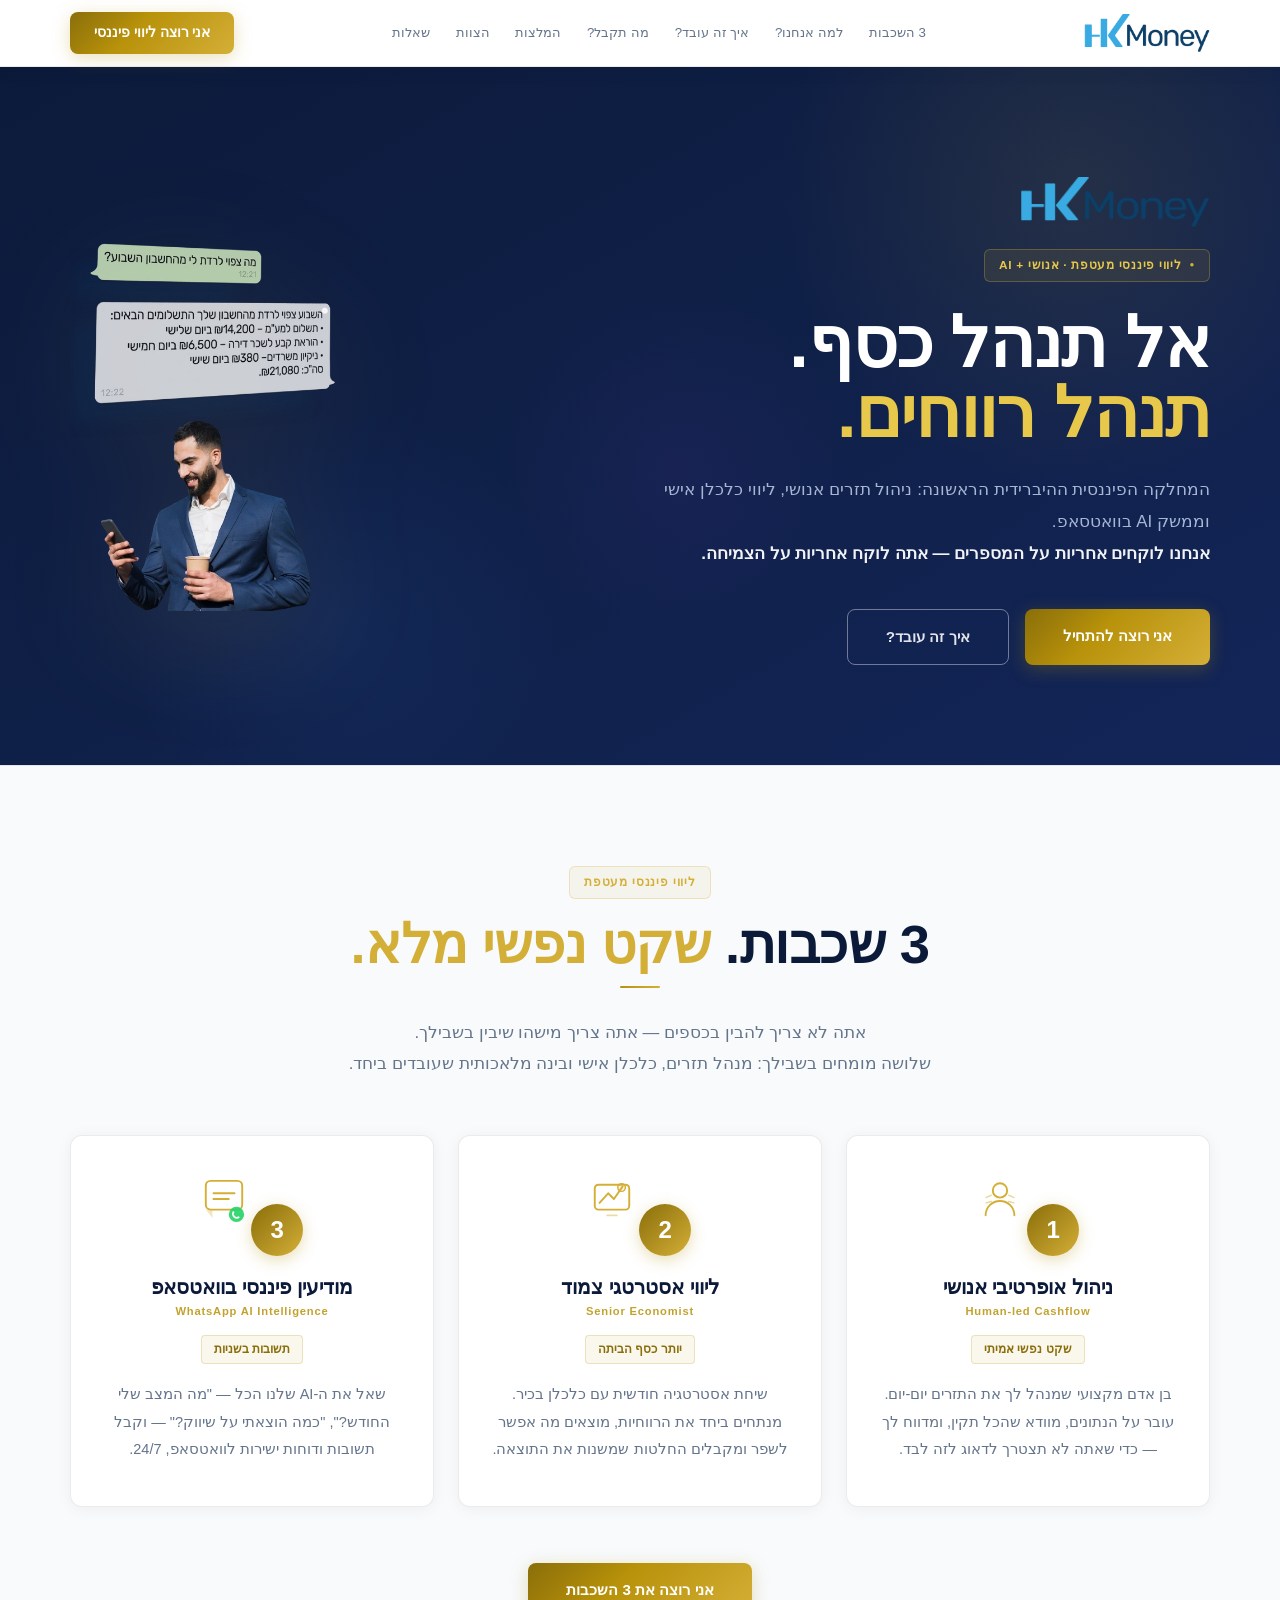
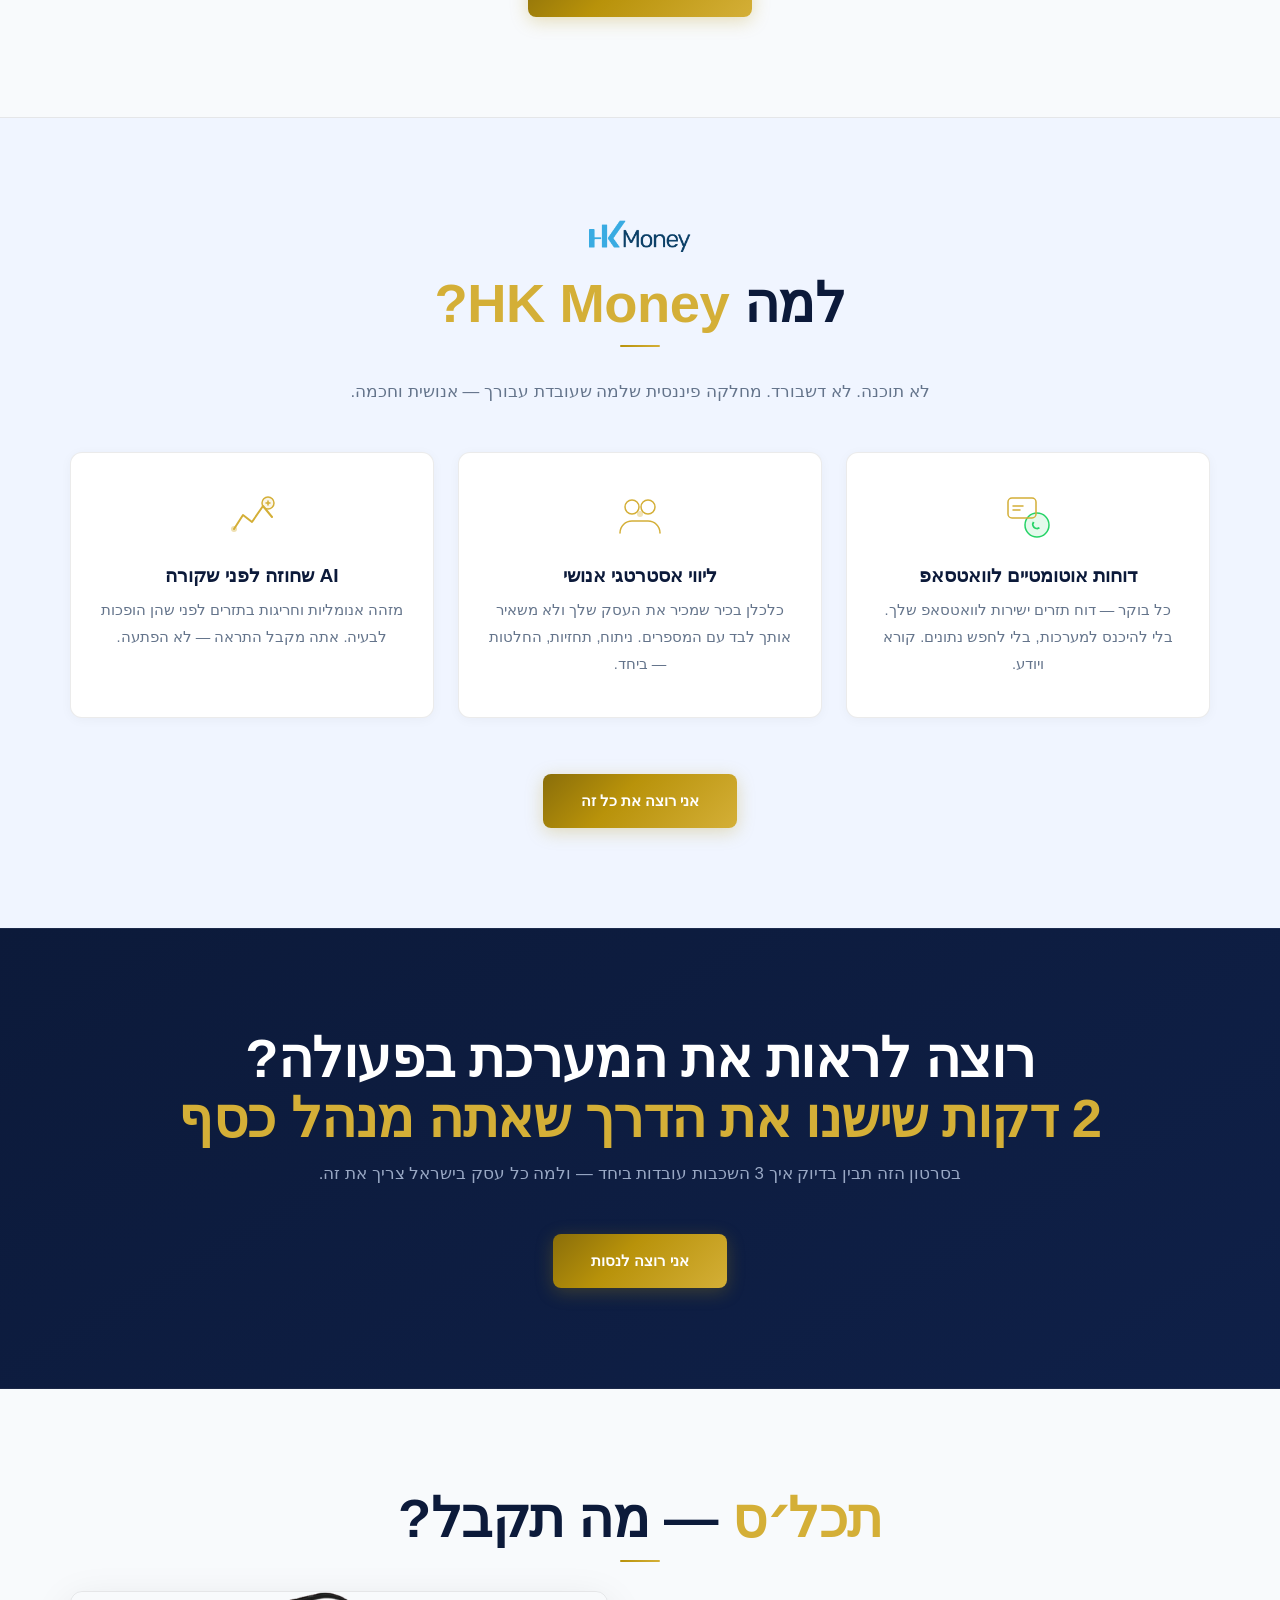
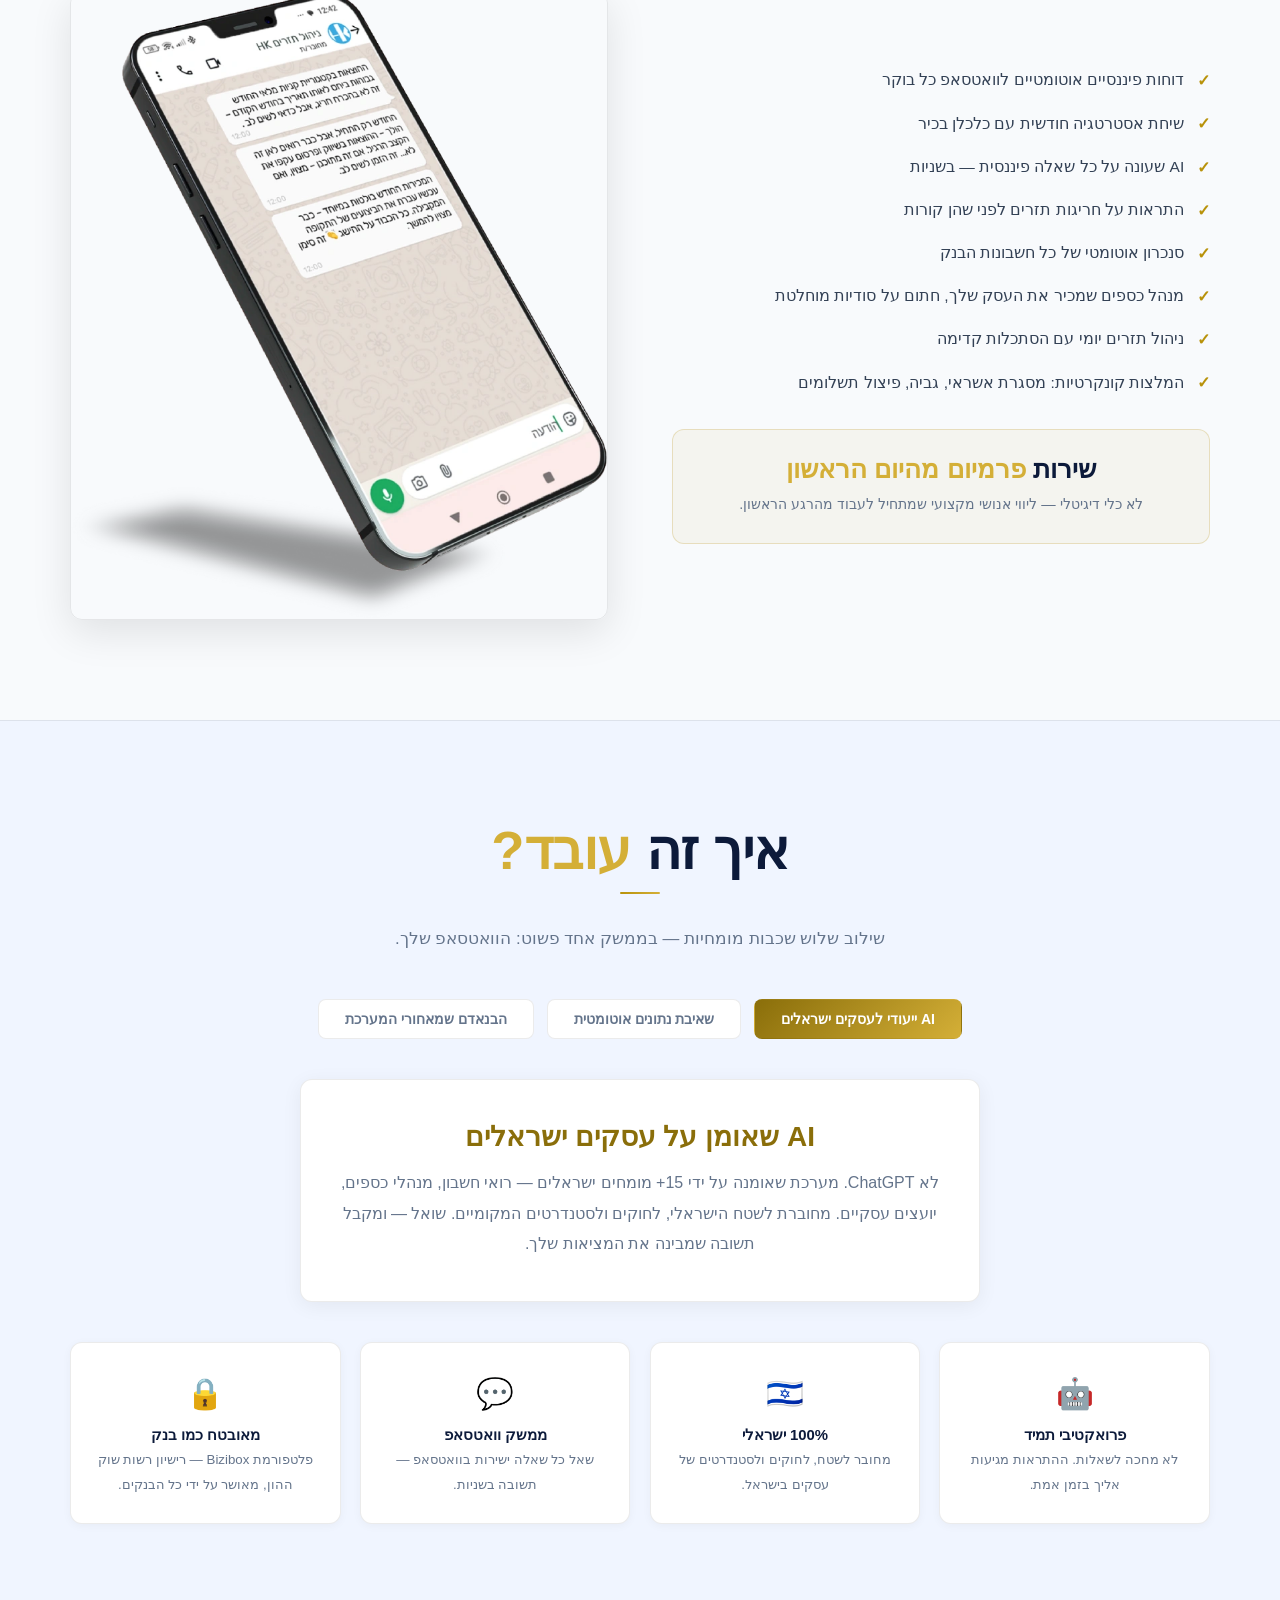
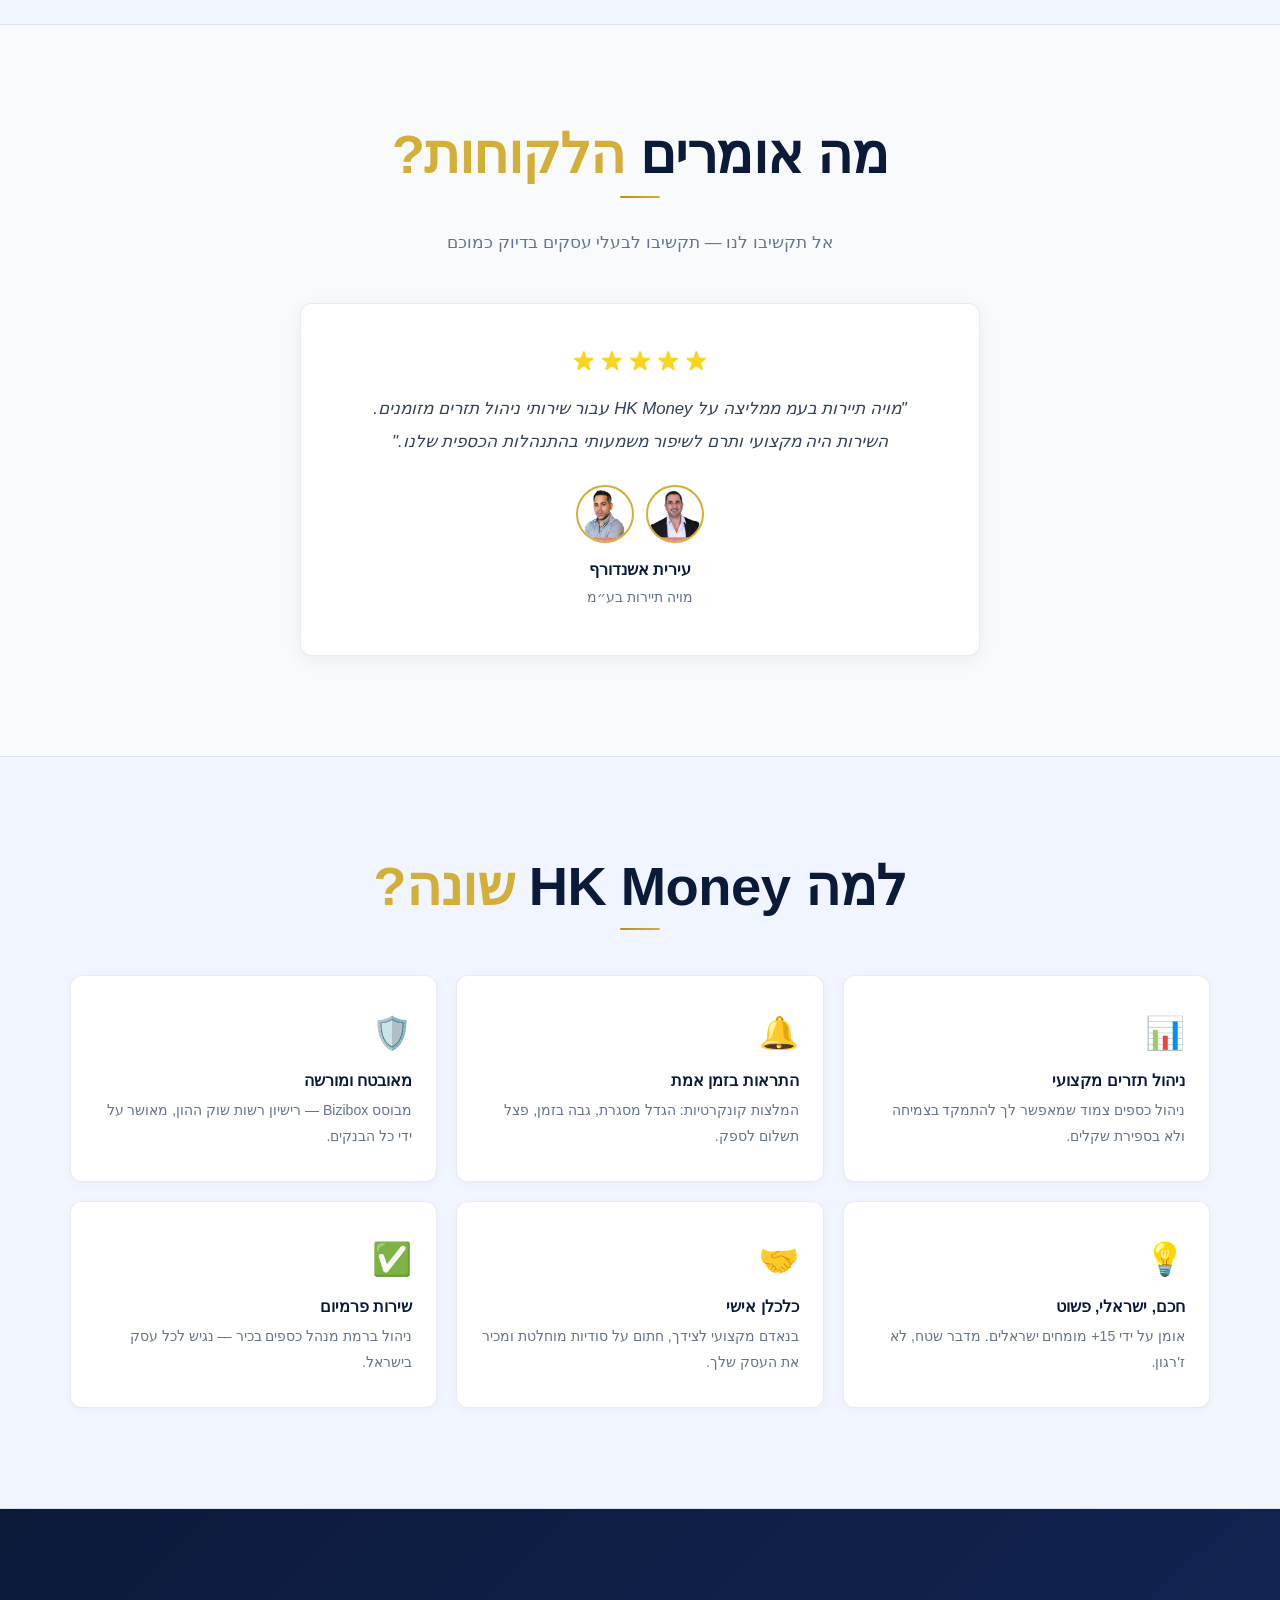
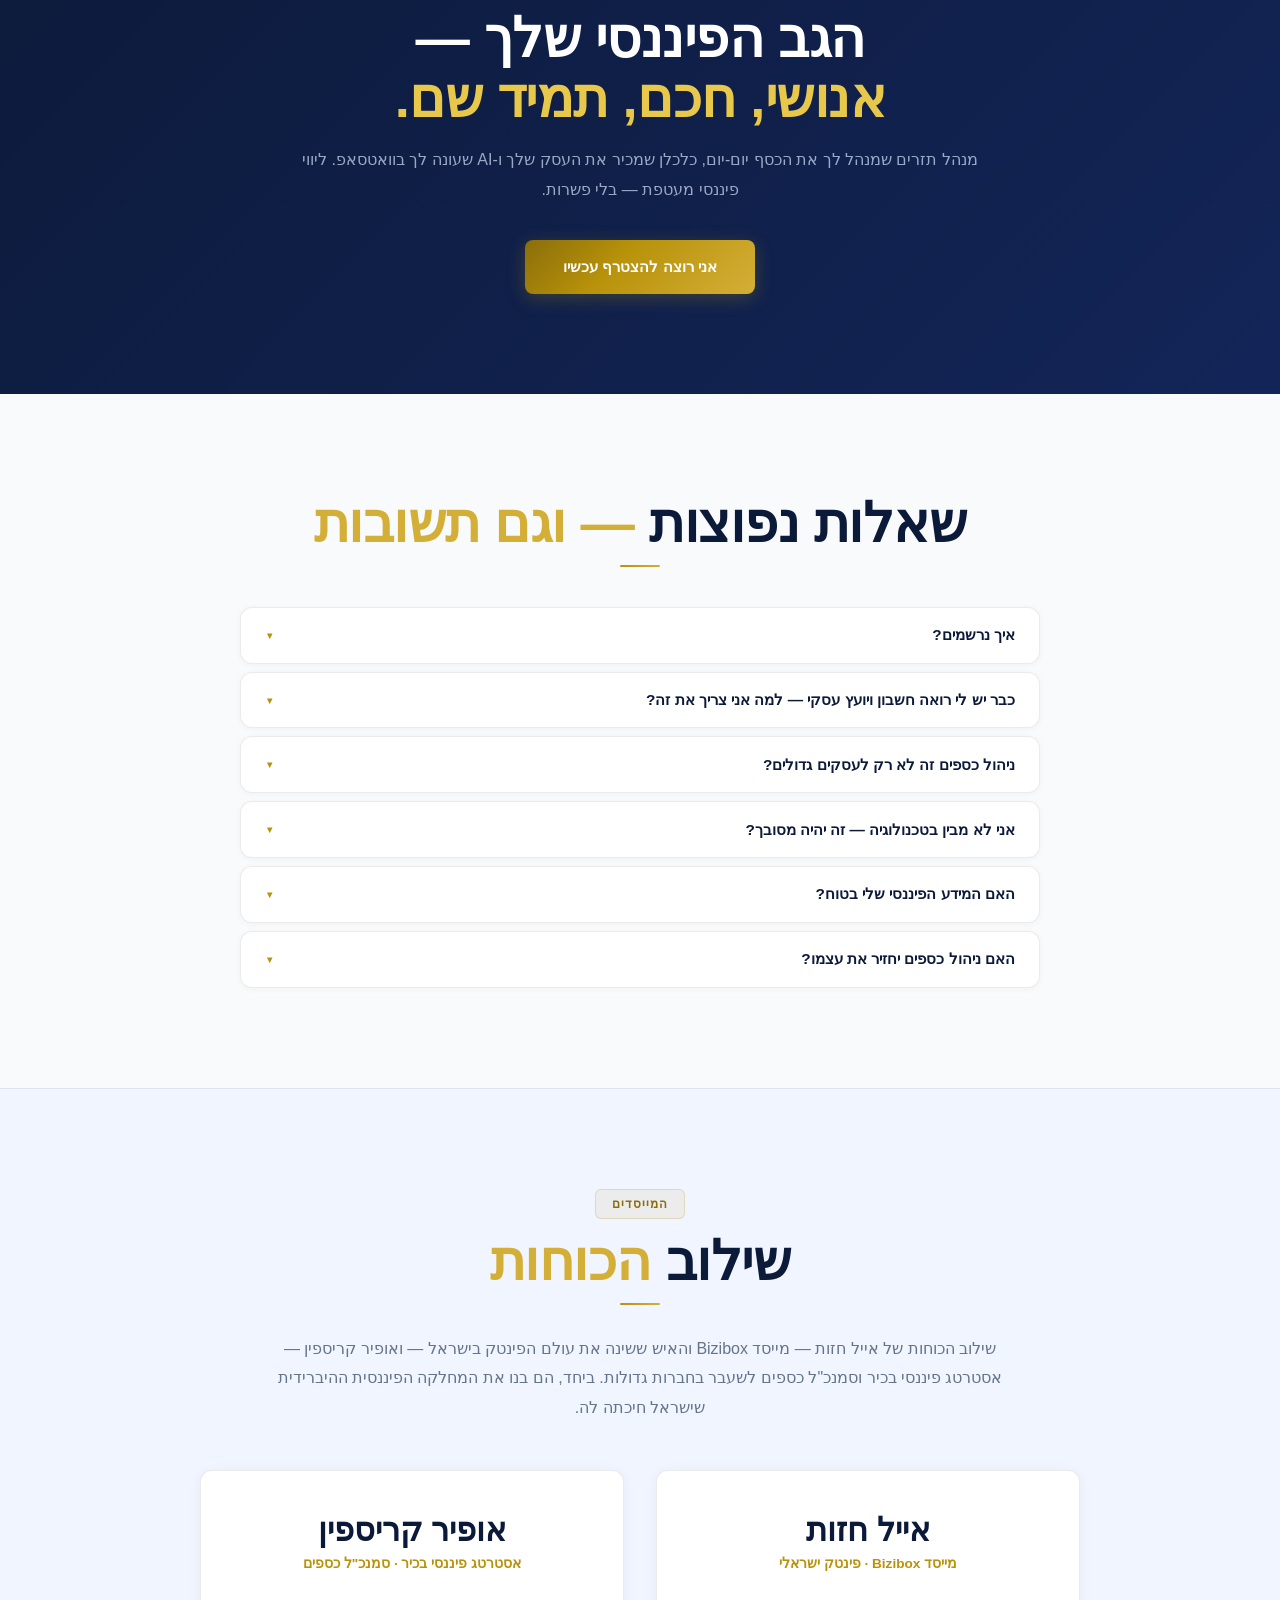
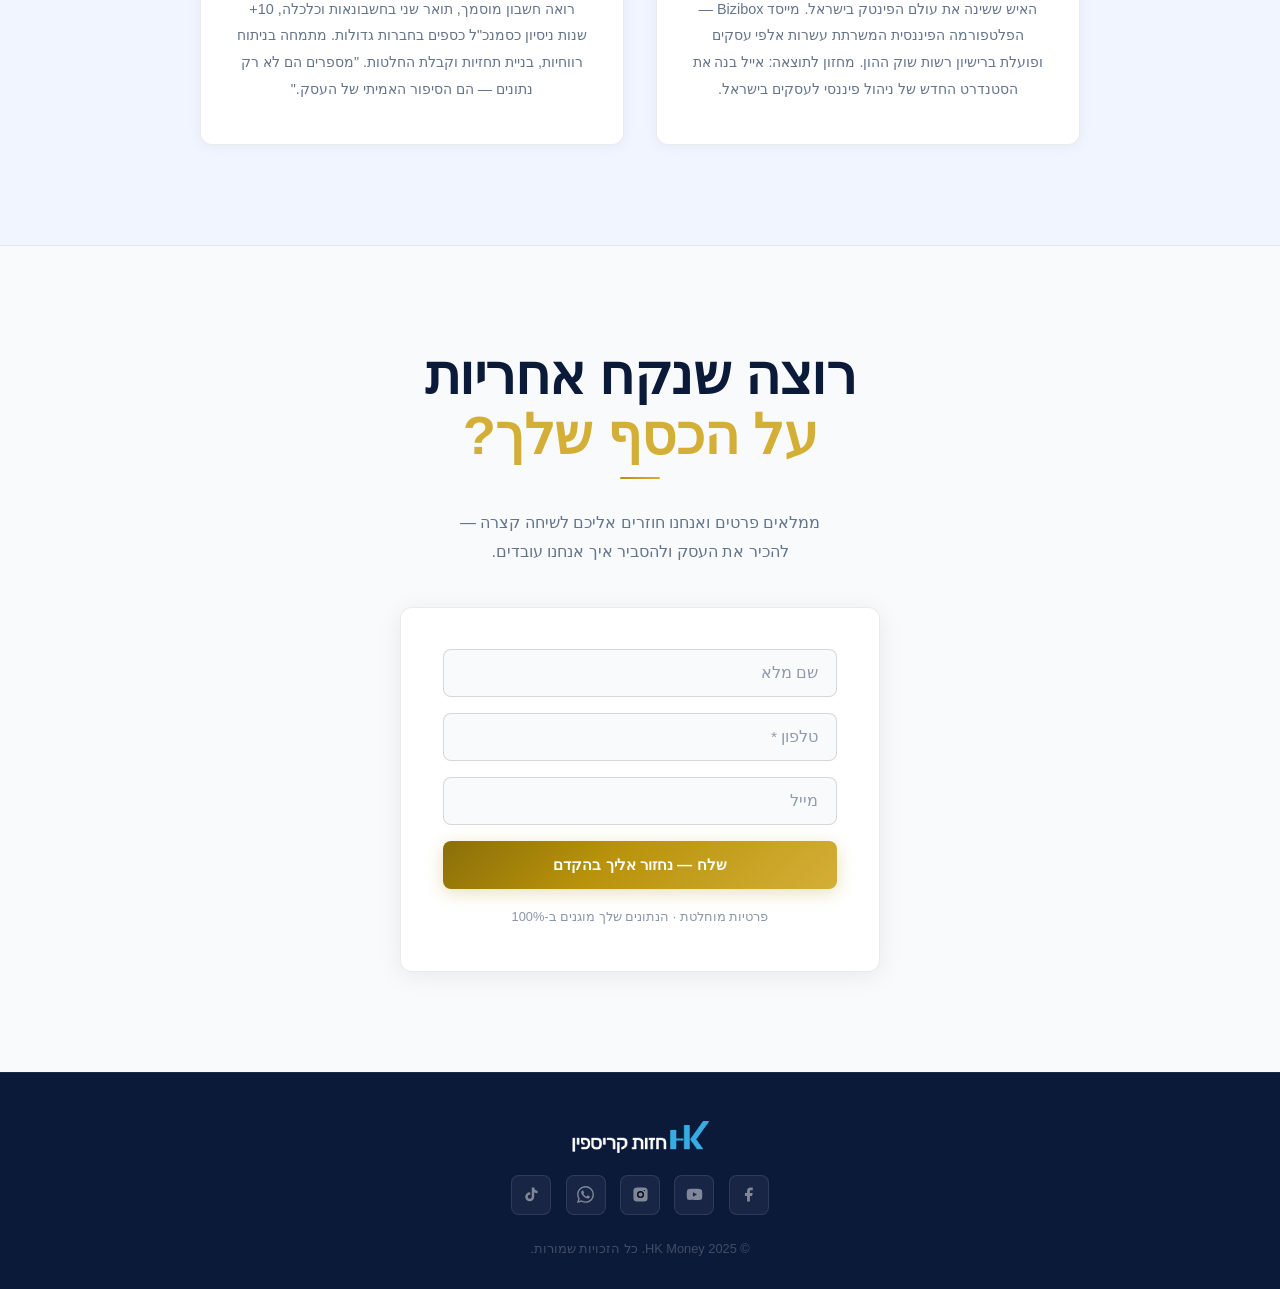
==== commit d329e51c: "Switch to light theme: white/F8FAFC base, gold accents, dark hero only - Body/sections: #F8FAFC + #F" ====
--- a/index.html
+++ b/index.html
@@ -86,7 +86,7 @@
 
         <div class="hero-ctas">
           <a href="#contact" class="btn btn-gold">אני רוצה להתחיל</a>
-          <a href="#why"     class="btn btn-ghost">איך זה עובד?</a>
+          <a href="#why"     class="btn btn-ghost-white">איך זה עובד?</a>
         </div>
 
       </div>
--- a/style.css
+++ b/style.css
@@ -6,24 +6,26 @@
 
 /* ─── TOKENS ─────────────────────────────────────── */
 :root {
-  --bg:        #050A18;
-  --bg-2:      #0A192F;
-  --surface:   rgba(255,255,255,0.03);
-  --surface-hi:rgba(255,255,255,0.07);
-  --gold:      #D4AF37;
-  --gold-lt:   #F0CC55;
-  --gold-dk:   #A8892A;
-  --gold-glow: rgba(212,175,55,0.25);
-  --border:    rgba(212,175,55,0.18);
-  --border-hi: rgba(212,175,55,0.42);
-  --white:     #FFFFFF;
-  --text:      #E8EEF8;
-  --muted:     rgba(180,196,220,0.65);
-  --blue-glow: rgba(56,120,220,0.18);
-  --purple-glow: rgba(130,60,220,0.14);
-  --max-w:     1140px;
-  --font:      'Inter', -apple-system, sans-serif;
-  --r:         12px;
+  /* Light palette */
+  --bg:         #F8FAFC;
+  --bg-2:       #FFFFFF;
+  --bg-dark:    #0C1A3A;   /* hero & dark accents only */
+  --bg-dark-2:  #0F2048;
+  --surface:    #FFFFFF;
+  --surface-2:  #F0F5FF;
+  --gold:       #B8920A;
+  --gold-lt:    #D4AF37;
+  --gold-dk:    #8A6E0A;
+  --gold-glow:  rgba(212,175,55,0.2);
+  --border:     rgba(0,0,0,0.08);
+  --border-gold:rgba(180,140,10,0.22);
+  --border-gold-hi: rgba(180,140,10,0.48);
+  --text:       #0C1A3A;
+  --text-2:     #334155;
+  --muted:      #64748B;
+  --max-w:      1140px;
+  --font:       'Inter', -apple-system, sans-serif;
+  --r:          12px;
 }
 
 /* ─── BASE ───────────────────────────────────────── */
@@ -40,13 +42,13 @@
 }
 img { max-width: 100%; height: auto; display: block; }
 a   { text-decoration: none; color: inherit; }
-h1, h2, h3, h4 { font-family: var(--font); font-weight: 800; color: var(--white); line-height: 1.1; }
+h1, h2, h3, h4 { font-family: var(--font); font-weight: 800; color: var(--text); line-height: 1.1; }
 p   { color: var(--muted); line-height: 1.85; }
-strong { color: var(--text); font-weight: 600; }
+strong { color: var(--text-2); font-weight: 600; }
 
 /* ─── LAYOUT ─────────────────────────────────────── */
 .container { width: 90%; max-width: var(--max-w); margin: 0 auto; }
-section    { padding: 120px 0; position: relative; }
+section    { padding: 100px 0; position: relative; }
 
 .section-title {
   font-size: clamp(2rem, 4.5vw, 3.4rem);
@@ -54,6 +56,7 @@
   text-align: center;
   margin-bottom: .6rem;
   letter-spacing: -0.5px;
+  color: var(--text);
 }
 .section-sub {
   text-align: center;
@@ -69,19 +72,6 @@
   display: block; width: 40px; height: 2px;
   background: linear-gradient(90deg, var(--gold), var(--gold-lt));
   border-radius: 2px; margin: .7rem auto 1.8rem;
-}
-
-/* ─── GLASS CARD ─────────────────────────────────── */
-.glass {
-  background: var(--surface);
-  backdrop-filter: blur(15px);
-  -webkit-backdrop-filter: blur(15px);
-  border: 1px solid var(--border);
-  border-radius: var(--r);
-}
-.glass:hover {
-  background: var(--surface-hi);
-  border-color: var(--border-hi);
 }
 
 /* ─── BUTTONS ────────────────────────────────────── */
@@ -95,42 +85,56 @@
   cursor: pointer;
   border: none;
   transition: transform .2s, box-shadow .2s, filter .2s;
-  letter-spacing: .1px;
   white-space: nowrap;
 }
 .btn:hover  { transform: translateY(-2px); }
 .btn:active { transform: translateY(0); }
 
 .btn-gold {
-  background: linear-gradient(135deg, #A8892A 0%, #D4AF37 45%, #F0CC55 100%);
-  color: #050A18;
+  background: linear-gradient(135deg, #8A6E0A 0%, #B8920A 40%, #D4AF37 100%);
+  color: #fff;
   font-weight: 800;
-  box-shadow: 0 4px 20px var(--gold-glow);
+  box-shadow: 0 4px 18px rgba(180,146,10,0.28);
 }
 .btn-gold:hover {
-  filter: brightness(1.1);
-  box-shadow: 0 8px 36px rgba(212,175,55,0.45);
+  filter: brightness(1.08);
+  box-shadow: 0 8px 32px rgba(180,146,10,0.42);
 }
 .btn-ghost {
   background: transparent;
-  border: 1px solid var(--border-hi);
-  color: var(--gold-lt);
+  border: 1.5px solid var(--border-gold);
+  color: var(--gold-dk);
   font-weight: 600;
 }
 .btn-ghost:hover {
-  background: rgba(212,175,55,0.08);
-  border-color: var(--gold-lt);
-}
+  background: rgba(180,146,10,0.06);
+  border-color: var(--border-gold-hi);
+}
+
+/* hero ghost — white version */
+.btn-ghost-white {
+  background: transparent;
+  border: 1.5px solid rgba(255,255,255,0.4);
+  color: rgba(255,255,255,0.88);
+  font-weight: 600;
+}
+.btn-ghost-white:hover {
+  background: rgba(255,255,255,0.1);
+  border-color: rgba(255,255,255,0.7);
+  color: #fff;
+}
+
 .btn-full { width: 100%; display: block; text-align: center; }
 
 /* ─── HEADER ─────────────────────────────────────── */
 #header {
   position: sticky; top: 0; z-index: 1000;
-  background: rgba(5,10,24,0.85);
+  background: rgba(255,255,255,0.95);
   backdrop-filter: blur(20px);
   -webkit-backdrop-filter: blur(20px);
   border-bottom: 1px solid var(--border);
-  padding: 14px 0;
+  box-shadow: 0 1px 20px rgba(0,0,0,0.06);
+  padding: 12px 0;
 }
 .header-inner {
   display: flex; align-items: center;
@@ -144,7 +148,7 @@
   color: var(--muted); white-space: nowrap;
   transition: color .2s;
 }
-nav a:hover { color: var(--white); }
+nav a:hover { color: var(--text); }
 .header-cta .btn { padding: 10px 24px; font-size: .85rem; }
 
 .hamburger {
@@ -155,7 +159,7 @@
 
 #mobile-menu {
   display: none; flex-direction: column;
-  background: rgba(5,10,24,0.98);
+  background: #fff;
   border-bottom: 1px solid var(--border);
   padding: .8rem 5%;
 }
@@ -164,33 +168,31 @@
   padding: .65rem 0; border-bottom: 1px solid var(--border);
   transition: color .2s;
 }
-#mobile-menu a:hover { color: var(--gold-lt); }
+#mobile-menu a:hover { color: var(--gold); }
 #mobile-menu a:last-child { border: none; }
 #mobile-menu.open { display: flex; }
 
-/* ─── HERO ───────────────────────────────────────── */
+/* ─── HERO — stays dark for impact ──────────────── */
 #hero {
-  background: linear-gradient(160deg, #050A18 0%, #071428 50%, #0A192F 100%);
-  padding: 130px 0 110px;
-  min-height: 620px;
+  background: linear-gradient(150deg, #0C1A3A 0%, #0F2048 50%, #132558 100%);
+  padding: 110px 0 100px;
+  min-height: 600px;
   overflow: hidden;
 }
-
-/* Ambient glows */
 .glow-gold {
-  position: absolute; width: 700px; height: 700px; border-radius: 50%;
-  background: radial-gradient(circle, rgba(212,175,55,0.12) 0%, transparent 65%);
-  top: -200px; right: -150px; pointer-events: none;
+  position: absolute; width: 650px; height: 650px; border-radius: 50%;
+  background: radial-gradient(circle, rgba(212,175,55,0.11) 0%, transparent 65%);
+  top: -200px; right: -120px; pointer-events: none;
 }
 .glow-blue {
-  position: absolute; width: 500px; height: 500px; border-radius: 50%;
-  background: radial-gradient(circle, rgba(56,120,220,0.1) 0%, transparent 65%);
-  bottom: -100px; left: 10%; pointer-events: none;
+  position: absolute; width: 480px; height: 480px; border-radius: 50%;
+  background: radial-gradient(circle, rgba(56,120,220,0.09) 0%, transparent 65%);
+  bottom: -100px; left: 8%; pointer-events: none;
 }
 .glow-purple {
-  position: absolute; width: 400px; height: 400px; border-radius: 50%;
-  background: radial-gradient(circle, rgba(130,60,220,0.09) 0%, transparent 65%);
-  top: 30%; left: 40%; pointer-events: none;
+  position: absolute; width: 380px; height: 380px; border-radius: 50%;
+  background: radial-gradient(circle, rgba(120,60,200,0.08) 0%, transparent 65%);
+  top: 30%; left: 38%; pointer-events: none;
 }
 
 .hero-inner {
@@ -204,56 +206,45 @@
 
 .hero-badge {
   display: inline-flex; align-items: center; gap: .5rem;
-  background: rgba(212,175,55,0.08);
-  border: 1px solid rgba(212,175,55,0.28);
+  background: rgba(212,175,55,0.1);
+  border: 1px solid rgba(212,175,55,0.3);
   border-radius: 6px;
-  color: var(--gold-lt);
-  font-size: .75rem; font-weight: 600;
-  letter-spacing: .8px;
+  color: #E8C84A;
+  font-size: .74rem; font-weight: 600;
+  letter-spacing: .7px;
   padding: 6px 14px; margin-bottom: 1.6rem;
 }
-.hero-badge::before { content: '●'; font-size: .55rem; color: var(--gold); }
+.hero-badge::before { content: '●'; font-size: .5rem; color: #D4AF37; }
 
 .hero-title {
   font-size: clamp(2.6rem, 5.5vw, 5rem);
   font-weight: 900;
   line-height: 1.0;
   margin-bottom: 1.6rem;
-  color: var(--white);
+  color: #FFFFFF;
   letter-spacing: -1px;
 }
-.hero-title .gold { color: var(--gold-lt); }
+.hero-title .gold { color: #E8C84A; }
 
 .hero-sub {
-  font-size: 1.08rem; color: var(--muted);
-  margin-bottom: 2.4rem; line-height: 1.9;
-  max-width: 560px;
-}
-.hero-sub strong { color: var(--text); }
+  font-size: 1.06rem; color: rgba(200,215,240,0.82);
+  margin-bottom: 2.4rem; line-height: 1.9; max-width: 560px;
+}
+.hero-sub strong { color: rgba(255,255,255,0.95); font-weight: 600; }
 
 .hero-ctas { display: flex; gap: 1rem; flex-wrap: wrap; }
 
 .hero-image { flex-shrink: 0; }
 .hero-image img {
   width: 280px;
-  filter: drop-shadow(0 24px 60px rgba(212,175,55,0.15));
-}
-
-/* ─── 3-LAYER MODEL ──────────────────────────────── */
+  filter: drop-shadow(0 24px 60px rgba(212,175,55,0.12));
+}
+
+/* ─── 3-LAYER MODEL — light bg ───────────────────── */
 #why {
-  background: linear-gradient(180deg, #0A192F 0%, #050A18 100%);
+  background: var(--bg);
   border-top: 1px solid var(--border);
   border-bottom: 1px solid var(--border);
-}
-
-/* center glow behind grid */
-#why::before {
-  content: '';
-  position: absolute; width: 600px; height: 400px;
-  border-radius: 50%; left: 50%; top: 50%;
-  transform: translate(-50%, -50%);
-  background: radial-gradient(circle, rgba(212,175,55,0.05) 0%, transparent 70%);
-  pointer-events: none;
 }
 
 .layers-intro {
@@ -270,62 +261,58 @@
 
 .layer-card {
   background: var(--surface);
-  backdrop-filter: blur(15px);
-  -webkit-backdrop-filter: blur(15px);
   border: 1px solid var(--border);
   border-radius: var(--r);
-  padding: 2.8rem 2rem;
+  padding: 2.6rem 2rem;
   text-align: center;
-  transition: transform .3s, border-color .3s, background .3s, box-shadow .3s;
+  box-shadow: 0 2px 16px rgba(0,0,0,0.05);
+  transition: transform .3s, border-color .3s, box-shadow .3s;
   position: relative; overflow: hidden;
 }
 .layer-card::after {
   content: '';
-  position: absolute; top: 0; left: 0; right: 0; height: 2px;
-  background: linear-gradient(90deg, transparent, var(--gold), transparent);
+  position: absolute; top: 0; left: 0; right: 0; height: 3px;
+  background: linear-gradient(90deg, transparent, var(--gold-lt), transparent);
   opacity: 0; transition: opacity .35s;
 }
 .layer-card:hover {
-  transform: translateY(-8px);
-  background: rgba(255,255,255,0.06);
-  border-color: var(--border-hi);
-  box-shadow: 0 24px 60px rgba(0,0,0,0.4), 0 0 50px var(--gold-glow);
+  transform: translateY(-7px);
+  border-color: var(--border-gold-hi);
+  box-shadow: 0 20px 50px rgba(0,0,0,0.1), 0 0 0 1px var(--border-gold);
 }
 .layer-card:hover::after { opacity: 1; }
 
 .layer-num {
   display: inline-flex; align-items: center; justify-content: center;
-  width: 54px; height: 54px; border-radius: 50%;
+  width: 52px; height: 52px; border-radius: 50%;
   background: linear-gradient(135deg, var(--gold-dk), var(--gold-lt));
-  font-size: 1.6rem; font-weight: 900; color: #050A18;
+  font-size: 1.5rem; font-weight: 900; color: #fff;
   margin: 0 auto 1.2rem;
-  box-shadow: 0 4px 20px rgba(212,175,55,0.4);
+  box-shadow: 0 4px 16px rgba(180,146,10,0.3);
 }
 .layer-svg { width: 46px; height: 46px; margin: 0 auto .9rem; }
 .layer-card h3 {
-  font-size: 1.3rem; font-weight: 800;
-  color: var(--white); margin-bottom: .15rem; line-height: 1.25;
+  font-size: 1.25rem; font-weight: 800;
+  color: var(--text); margin-bottom: .15rem; line-height: 1.25;
 }
 .layer-sub-en {
-  display: block; font-size: .72rem; color: var(--gold);
+  display: block; font-size: .7rem; color: var(--gold);
   font-weight: 600; letter-spacing: .8px;
   margin-bottom: .9rem; opacity: .85;
 }
 .layer-value {
   display: inline-block;
-  background: rgba(212,175,55,0.08);
-  border: 1px solid rgba(212,175,55,0.22);
+  background: rgba(180,146,10,0.07);
+  border: 1px solid rgba(180,146,10,0.22);
   border-radius: 4px;
-  color: var(--gold-lt);
-  font-size: .74rem; font-weight: 700;
+  color: var(--gold-dk);
+  font-size: .73rem; font-weight: 700;
   padding: 4px 12px; margin-bottom: 1.1rem;
 }
 .layer-card p { color: var(--muted); font-size: .91rem; line-height: 1.9; }
 
 /* ─── WHY SECTION ────────────────────────────────── */
-#features {
-  background: var(--bg);
-}
+#features { background: var(--surface-2); }
 .features-logo { text-align: center; margin-bottom: 1.4rem; }
 .features-logo img { height: 34px; margin: 0 auto; }
 
@@ -336,29 +323,30 @@
 }
 .why-card {
   background: var(--surface);
-  backdrop-filter: blur(15px);
-  -webkit-backdrop-filter: blur(15px);
   border: 1px solid var(--border);
   border-radius: var(--r);
   padding: 2.4rem 1.8rem; text-align: center;
-  transition: transform .3s, border-color .3s, background .3s;
+  box-shadow: 0 2px 12px rgba(0,0,0,0.04);
+  transition: transform .3s, border-color .3s, box-shadow .3s;
 }
 .why-card:hover {
   transform: translateY(-5px);
-  background: rgba(255,255,255,0.06);
-  border-color: var(--border-hi);
+  border-color: var(--border-gold);
+  box-shadow: 0 12px 36px rgba(0,0,0,0.09);
 }
 .why-card-icon { width: 50px; height: 50px; margin: 0 auto 1rem; }
-.why-card h3 { font-size: 1.25rem; color: var(--white); margin-bottom: .7rem; }
-.why-card p   { color: var(--muted); font-size: .91rem; line-height: 1.85; }
-
-/* ─── VIDEO SECTION ──────────────────────────────── */
+.why-card h3   { font-size: 1.2rem; color: var(--text); margin-bottom: .7rem; }
+.why-card p    { color: var(--muted); font-size: .91rem; line-height: 1.85; }
+
+/* ─── VIDEO ──────────────────────────────────────── */
 #video-section {
-  background: linear-gradient(160deg, #070E20 0%, #0A192F 100%);
-  border-top: 1px solid var(--border);
-  border-bottom: 1px solid var(--border);
+  background: linear-gradient(150deg, #0C1A3A 0%, #0F2048 100%);
+  border-top: 1px solid rgba(255,255,255,0.06);
+  border-bottom: 1px solid rgba(255,255,255,0.06);
   text-align: center;
 }
+#video-section .section-title { color: #fff; }
+#video-section .section-sub   { color: rgba(200,215,240,0.75); }
 .video-cta { margin-top: 2rem; }
 
 /* ─── GIVES ──────────────────────────────────────── */
@@ -370,31 +358,30 @@
 .gives-list { list-style: none; display: flex; flex-direction: column; gap: 1rem; }
 .gives-list li {
   display: flex; align-items: flex-start; gap: .8rem;
-  font-size: .97rem; color: var(--text); line-height: 1.65;
+  font-size: .97rem; color: var(--text-2); line-height: 1.65;
 }
 .gives-list li::before {
-  content: '✓'; color: var(--gold-lt);
+  content: '✓'; color: var(--gold);
   font-weight: 800; font-size: 1rem;
   flex-shrink: 0; margin-top: .05rem;
 }
 .gives-image img {
   width: 100%; border-radius: var(--r);
   border: 1px solid var(--border);
-  box-shadow: 0 20px 60px rgba(0,0,0,0.5);
+  box-shadow: 0 12px 40px rgba(0,0,0,0.1);
 }
 .gives-promo {
   margin-top: 2rem;
-  background: var(--surface);
-  backdrop-filter: blur(15px);
-  border: 1px solid var(--border-hi);
+  background: rgba(180,146,10,0.05);
+  border: 1px solid var(--border-gold);
   border-radius: var(--r); padding: 1.6rem; text-align: center;
 }
-.gives-promo h3 { font-size: 1.7rem; color: var(--white); margin-bottom: .4rem; }
+.gives-promo h3 { font-size: 1.65rem; color: var(--text); margin-bottom: .4rem; }
 .gives-promo p  { color: var(--muted); font-size: .9rem; }
 
 /* ─── HOW IT WORKS ───────────────────────────────── */
 #how {
-  background: linear-gradient(180deg, #0A192F 0%, #050A18 100%);
+  background: var(--surface-2);
   border-top: 1px solid var(--border);
   border-bottom: 1px solid var(--border);
 }
@@ -405,27 +392,27 @@
 .tab-btn {
   padding: 11px 26px; border-radius: 8px;
   border: 1px solid var(--border);
-  background: transparent; color: var(--muted);
+  background: var(--surface); color: var(--muted);
   font-family: var(--font); font-size: .88rem; font-weight: 600;
   cursor: pointer; transition: all .25s;
 }
-.tab-btn:hover { border-color: var(--border-hi); color: var(--gold-lt); }
+.tab-btn:hover { border-color: var(--border-gold); color: var(--gold-dk); }
 .tab-btn.active {
   background: linear-gradient(135deg, var(--gold-dk), var(--gold-lt));
-  color: #050A18; border-color: transparent; font-weight: 800;
+  color: #fff; border-color: transparent; font-weight: 800;
 }
 .tab-content { display: none; animation: fadeUp .3s ease; }
 .tab-content.active { display: block; }
-@keyframes fadeUp { from { opacity:0; transform:translateY(10px); } to { opacity:1; transform:translateY(0); } }
+@keyframes fadeUp { from { opacity:0; transform:translateY(8px); } to { opacity:1; transform:none; } }
 
 .tab-card {
   max-width: 680px; margin: 0 auto; text-align: center;
   background: var(--surface);
-  backdrop-filter: blur(15px);
-  border: 1px solid var(--border);
-  border-radius: var(--r); padding: 2.8rem 2rem;
-}
-.tab-card h3 { font-size: 1.8rem; margin-bottom: 1rem; color: var(--gold-lt); }
+  border: 1px solid var(--border);
+  border-radius: var(--r); padding: 2.6rem 2rem;
+  box-shadow: 0 4px 20px rgba(0,0,0,0.06);
+}
+.tab-card h3 { font-size: 1.75rem; margin-bottom: 1rem; color: var(--gold-dk); }
 .tab-card p  { font-size: 1rem; line-height: 1.9; color: var(--muted); }
 
 .how-bullets {
@@ -434,47 +421,49 @@
 }
 .how-bullet {
   background: var(--surface);
-  backdrop-filter: blur(15px);
   border: 1px solid var(--border);
   border-radius: var(--r);
   padding: 1.6rem 1rem; text-align: center;
-  transition: border-color .25s, transform .25s;
-}
-.how-bullet:hover { border-color: var(--border-hi); transform: translateY(-3px); }
+  box-shadow: 0 2px 10px rgba(0,0,0,0.04);
+  transition: border-color .25s, transform .25s, box-shadow .25s;
+}
+.how-bullet:hover {
+  border-color: var(--border-gold);
+  transform: translateY(-3px);
+  box-shadow: 0 8px 24px rgba(0,0,0,0.08);
+}
 .how-bullet .icon { font-size: 1.9rem; margin-bottom: .6rem; }
-.how-bullet h4 { font-size: .93rem; font-weight: 700; margin-bottom: .3rem; color: var(--white); }
+.how-bullet h4 { font-size: .93rem; font-weight: 700; margin-bottom: .3rem; color: var(--text); }
 .how-bullet p  { font-size: .83rem; color: var(--muted); }
 
 /* ─── REVIEWS ────────────────────────────────────── */
-#reviews {
-  background: var(--bg);
-}
+#reviews { background: var(--bg); }
 .review-card {
   background: var(--surface);
-  backdrop-filter: blur(15px);
   border: 1px solid var(--border);
   border-radius: var(--r); padding: 2.8rem;
   max-width: 680px; margin: 0 auto; text-align: center;
+  box-shadow: 0 4px 20px rgba(0,0,0,0.06);
 }
 .review-stars { margin-bottom: 1.2rem; }
 .review-stars img { height: 26px; margin: 0 auto; }
 .review-text {
   font-size: 1.05rem; line-height: 1.95;
-  color: var(--text); margin-bottom: 1.6rem; font-style: italic;
+  color: var(--text-2); margin-bottom: 1.6rem; font-style: italic;
 }
 .review-author-pics {
   display: flex; justify-content: center; gap: .8rem; margin-bottom: .8rem;
 }
 .review-author-pics img {
   width: 58px; height: 58px; border-radius: 50%;
-  object-fit: cover; border: 2px solid var(--gold);
-}
-.review-name    { font-weight: 700; color: var(--white); font-size: 1rem; }
+  object-fit: cover; border: 2px solid var(--gold-lt);
+}
+.review-name    { font-weight: 700; color: var(--text); font-size: 1rem; }
 .review-company { font-size: .86rem; color: var(--muted); }
 
 /* ─── BENEFITS ───────────────────────────────────── */
 #benefits {
-  background: linear-gradient(180deg, #050A18 0%, #0A192F 100%);
+  background: var(--surface-2);
   border-top: 1px solid var(--border);
   border-bottom: 1px solid var(--border);
 }
@@ -484,43 +473,43 @@
 }
 .benefit-card {
   background: var(--surface);
-  backdrop-filter: blur(15px);
   border: 1px solid var(--border);
   border-radius: var(--r); padding: 2rem 1.5rem;
+  box-shadow: 0 2px 10px rgba(0,0,0,0.04);
   transition: border-color .25s, transform .25s, box-shadow .25s;
 }
 .benefit-card:hover {
-  border-color: var(--border-hi);
+  border-color: var(--border-gold-hi);
   transform: translateY(-3px);
-  box-shadow: 0 12px 40px rgba(0,0,0,0.4);
+  box-shadow: 0 10px 28px rgba(0,0,0,0.09);
 }
 .benefit-icon { font-size: 2rem; margin-bottom: .8rem; }
-.benefit-card h3 { font-size: .97rem; font-weight: 700; margin-bottom: .5rem; color: var(--white); }
+.benefit-card h3 { font-size: .97rem; font-weight: 700; margin-bottom: .5rem; color: var(--text); }
 .benefit-card p  { font-size: .88rem; color: var(--muted); }
 
-/* ─── MID CTA ────────────────────────────────────── */
-#cta-mid { background: var(--bg); text-align: center; }
-#cta-mid .section-title { color: var(--white); }
+/* ─── MID CTA — dark strip ───────────────────────── */
+#cta-mid {
+  background: linear-gradient(135deg, #0C1A3A 0%, #132558 100%);
+  text-align: center;
+}
+#cta-mid .section-title { color: #fff; }
+#cta-mid .gold { color: #E8C84A; }
 #cta-mid p {
-  color: var(--muted); max-width: 680px;
+  color: rgba(200,215,240,0.75); max-width: 680px;
   margin: 1rem auto 2.2rem; font-size: 1rem;
 }
 
 /* ─── FAQ ────────────────────────────────────────── */
-#faq {
-  background: linear-gradient(180deg, #0A192F 0%, #050A18 100%);
-  border-top: 1px solid var(--border);
-  border-bottom: 1px solid var(--border);
-}
+#faq { background: var(--bg); }
 .faq-list {
   max-width: 800px; margin: 2.5rem auto 0;
   display: flex; flex-direction: column; gap: .5rem;
 }
 .faq-item {
   background: var(--surface);
-  backdrop-filter: blur(15px);
   border: 1px solid var(--border);
   border-radius: var(--r); overflow: hidden;
+  box-shadow: 0 1px 6px rgba(0,0,0,0.04);
 }
 .faq-q {
   width: 100%; text-align: right;
@@ -530,32 +519,33 @@
   font-family: var(--font); font-size: .96rem; font-weight: 600;
   cursor: pointer;
   display: flex; justify-content: space-between; align-items: center; gap: 1rem;
-  transition: color .2s;
-}
-.faq-q:hover { color: var(--gold-lt); }
+  transition: color .2s, background .2s;
+}
+.faq-q:hover { background: var(--surface-2); color: var(--gold-dk); }
 .faq-q::after {
   content: '▼'; font-size: .6rem;
   color: var(--gold); transition: transform .25s; flex-shrink: 0;
 }
 .faq-item.open .faq-q::after { transform: rotate(180deg); }
-.faq-item.open .faq-q { color: var(--gold-lt); }
+.faq-item.open .faq-q { background: var(--surface-2); color: var(--gold-dk); }
 .faq-a {
   max-height: 0; overflow: hidden;
   transition: max-height .35s ease, padding .35s ease;
-  padding: 0 1.5rem;
+  padding: 0 1.5rem; background: var(--surface-2);
   color: var(--muted); font-size: .93rem; line-height: 1.85;
 }
 .faq-item.open .faq-a { max-height: 600px; padding: .2rem 1.5rem 1.4rem; }
 
 /* ─── TEAM ───────────────────────────────────────── */
 #team {
-  background: var(--bg);
+  background: var(--surface-2);
+  border-top: 1px solid var(--border);
 }
 .founders-badge {
   display: inline-block;
-  background: rgba(212,175,55,0.08);
-  border: 1px solid var(--border-hi);
-  color: var(--gold-lt);
+  background: rgba(180,146,10,0.08);
+  border: 1px solid var(--border-gold);
+  color: var(--gold-dk);
   font-size: .72rem; font-weight: 700;
   letter-spacing: 1px;
   padding: 5px 16px; border-radius: 6px;
@@ -572,27 +562,27 @@
 }
 .team-card {
   background: var(--surface);
-  backdrop-filter: blur(15px);
   border: 1px solid var(--border);
   border-radius: var(--r);
   padding: 2.6rem 2rem; text-align: center;
+  box-shadow: 0 2px 14px rgba(0,0,0,0.05);
   transition: border-color .25s, box-shadow .25s, transform .25s;
 }
 .team-card:hover {
-  border-color: var(--border-hi);
-  box-shadow: 0 16px 50px rgba(0,0,0,0.5), 0 0 40px var(--gold-glow);
+  border-color: var(--border-gold-hi);
+  box-shadow: 0 14px 40px rgba(0,0,0,0.1);
   transform: translateY(-4px);
 }
-.team-card h3 { font-size: 2.1rem; margin-bottom: .2rem; }
+.team-card h3 { font-size: 2rem; margin-bottom: .2rem; color: var(--text); }
 .team-card .team-role {
-  color: var(--gold-lt); font-size: .85rem;
+  color: var(--gold); font-size: .85rem;
   margin-bottom: 1.2rem; font-weight: 600;
 }
 .team-card p { font-size: .9rem; color: var(--muted); }
 
 /* ─── CONTACT ────────────────────────────────────── */
 #contact {
-  background: linear-gradient(160deg, #070E20 0%, #0A192F 100%);
+  background: var(--bg);
   border-top: 1px solid var(--border);
   text-align: center;
 }
@@ -603,27 +593,31 @@
 .contact-form {
   max-width: 480px; margin: 0 auto;
   background: var(--surface);
-  backdrop-filter: blur(15px);
   border: 1px solid var(--border);
   border-radius: var(--r); padding: 2.6rem;
+  box-shadow: 0 4px 24px rgba(0,0,0,0.07);
 }
 .form-row { margin-bottom: 1rem; }
 .form-row input {
   width: 100%; padding: 14px 18px; border-radius: 8px;
-  border: 1px solid rgba(255,255,255,0.1);
-  background: rgba(255,255,255,0.04);
-  color: var(--white); font-size: .97rem;
+  border: 1px solid rgba(0,0,0,0.14);
+  background: var(--bg);
+  color: var(--text); font-size: .97rem;
   font-family: var(--font); direction: rtl;
-  transition: border-color .2s, background .2s;
-}
-.form-row input:focus { outline: none; border-color: var(--gold); background: rgba(255,255,255,0.07); }
-.form-row input::placeholder { color: rgba(180,196,220,0.45); }
-.form-note { font-size: .8rem; color: var(--muted); margin-top: 1rem; opacity: .7; }
+  transition: border-color .2s, box-shadow .2s;
+}
+.form-row input:focus {
+  outline: none;
+  border-color: var(--gold);
+  box-shadow: 0 0 0 3px rgba(180,146,10,0.1);
+}
+.form-row input::placeholder { color: var(--muted); opacity: .7; }
+.form-note { font-size: .8rem; color: var(--muted); margin-top: 1rem; opacity: .75; }
 
 /* ─── FOOTER ─────────────────────────────────────── */
 footer {
-  background: #020509;
-  border-top: 1px solid var(--border);
+  background: #0C1A3A;
+  border-top: 1px solid rgba(255,255,255,0.07);
   padding: 48px 0 28px; text-align: center;
 }
 .footer-logo { margin-bottom: 1.4rem; }
@@ -633,13 +627,13 @@
 }
 .footer-socials a {
   width: 40px; height: 40px; border-radius: 8px;
-  background: rgba(255,255,255,0.04);
-  border: 1px solid var(--border);
+  background: rgba(255,255,255,0.05);
+  border: 1px solid rgba(255,255,255,0.1);
   display: flex; align-items: center; justify-content: center;
-  color: var(--muted); transition: all .2s;
-}
-.footer-socials a:hover { background: var(--gold-lt); color: #050A18; border-color: var(--gold-lt); }
-.footer-copy { color: rgba(255,255,255,0.18); font-size: .8rem; }
+  color: rgba(255,255,255,0.45); transition: all .2s;
+}
+.footer-socials a:hover { background: var(--gold-lt); color: #0C1A3A; border-color: var(--gold-lt); }
+.footer-copy { color: rgba(255,255,255,0.22); font-size: .8rem; }
 
 /* ─── RESPONSIVE ─────────────────────────────────── */
 @media (max-width: 1024px) {
@@ -652,17 +646,15 @@
 }
 
 @media (max-width: 767px) {
-  section { padding: 72px 0; }
+  section { padding: 68px 0; }
   .container { width: 92%; }
-
   .hero-inner   { flex-direction: column; text-align: center; gap: 1.5rem; }
   .hero-image   { display: none; }
   .hero-content { max-width: 100%; }
-  .hero-title   { font-size: 2.4rem; letter-spacing: -.5px; }
-  .hero-sub     { font-size: .97rem; }
+  .hero-title   { font-size: 2.3rem; letter-spacing: -.5px; }
+  .hero-sub     { font-size: .96rem; }
   .hero-ctas    { justify-content: center; }
-
-  .section-title { font-size: 1.9rem; }
+  .section-title { font-size: 1.85rem; }
   .gives-inner   { grid-template-columns: 1fr; }
   .gives-image   { display: none; }
   .team-grid     { grid-template-columns: 1fr; max-width: 420px; margin: 0 auto; }
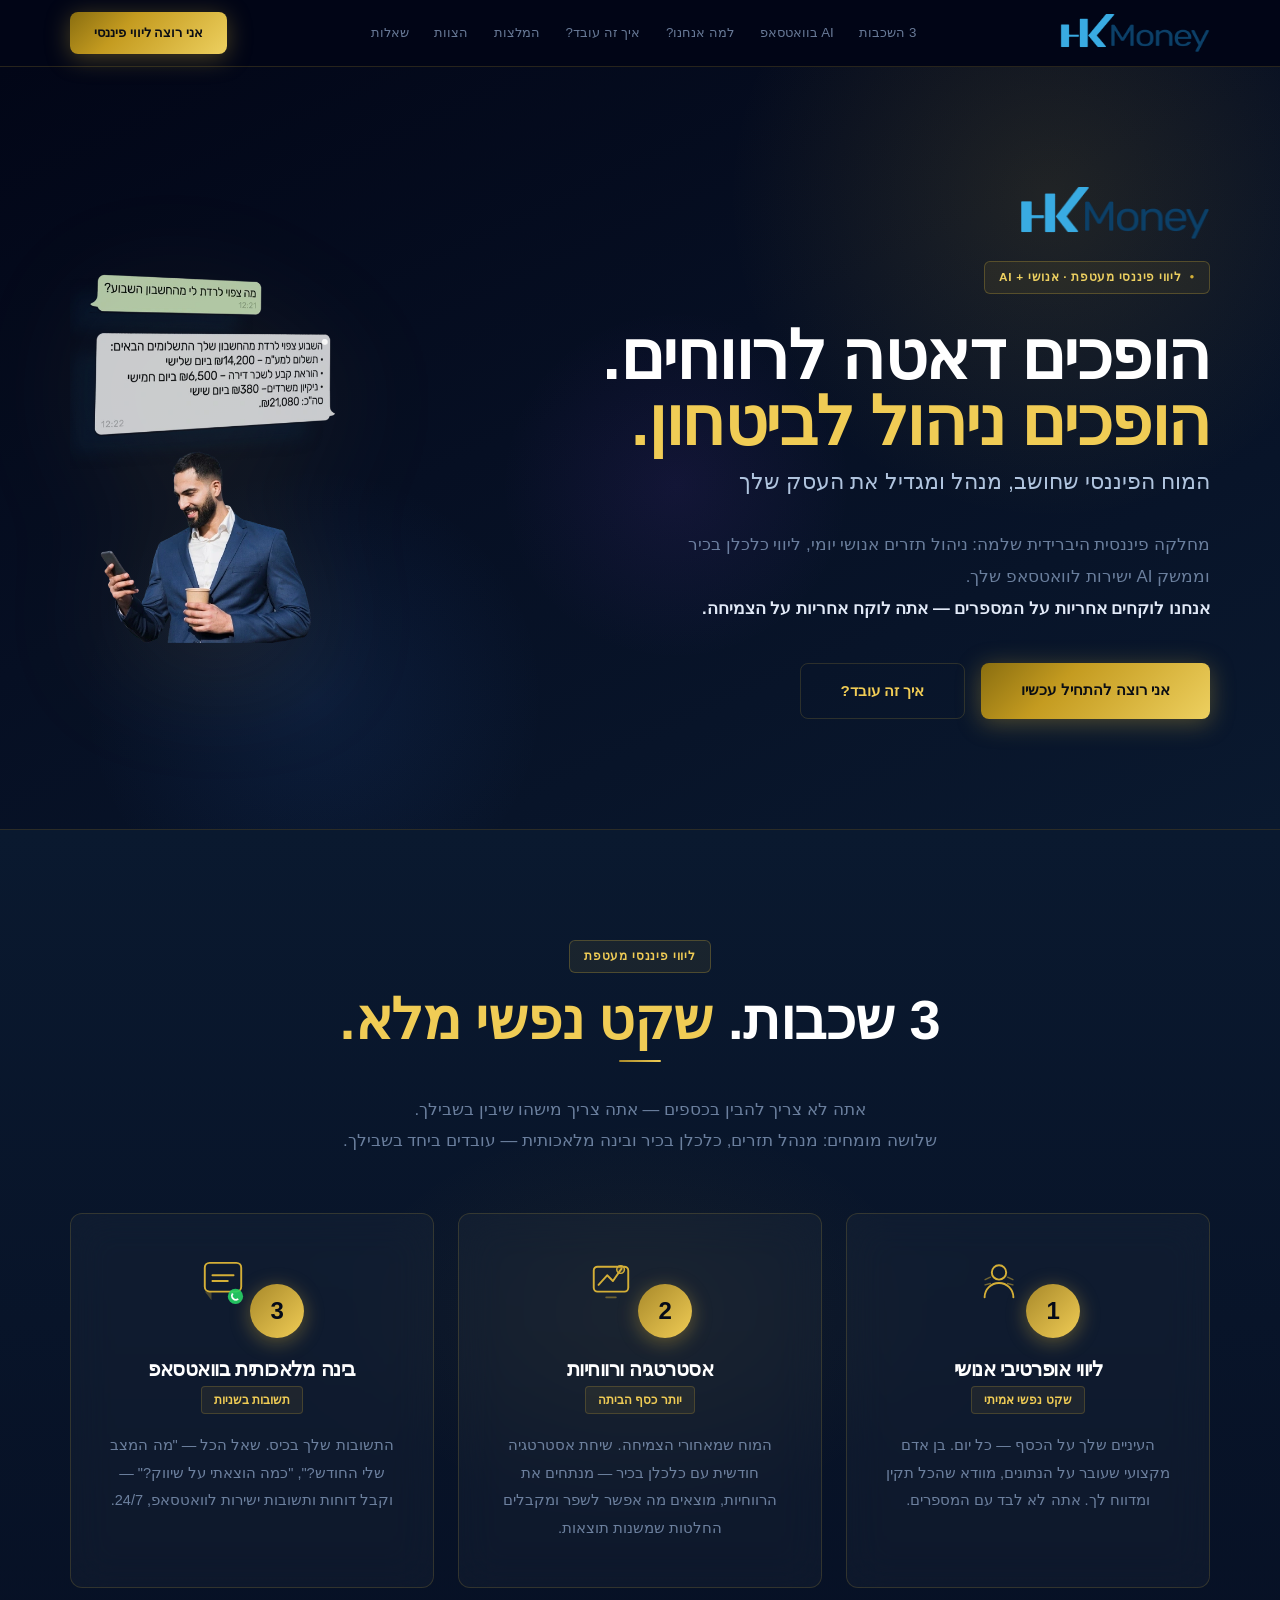
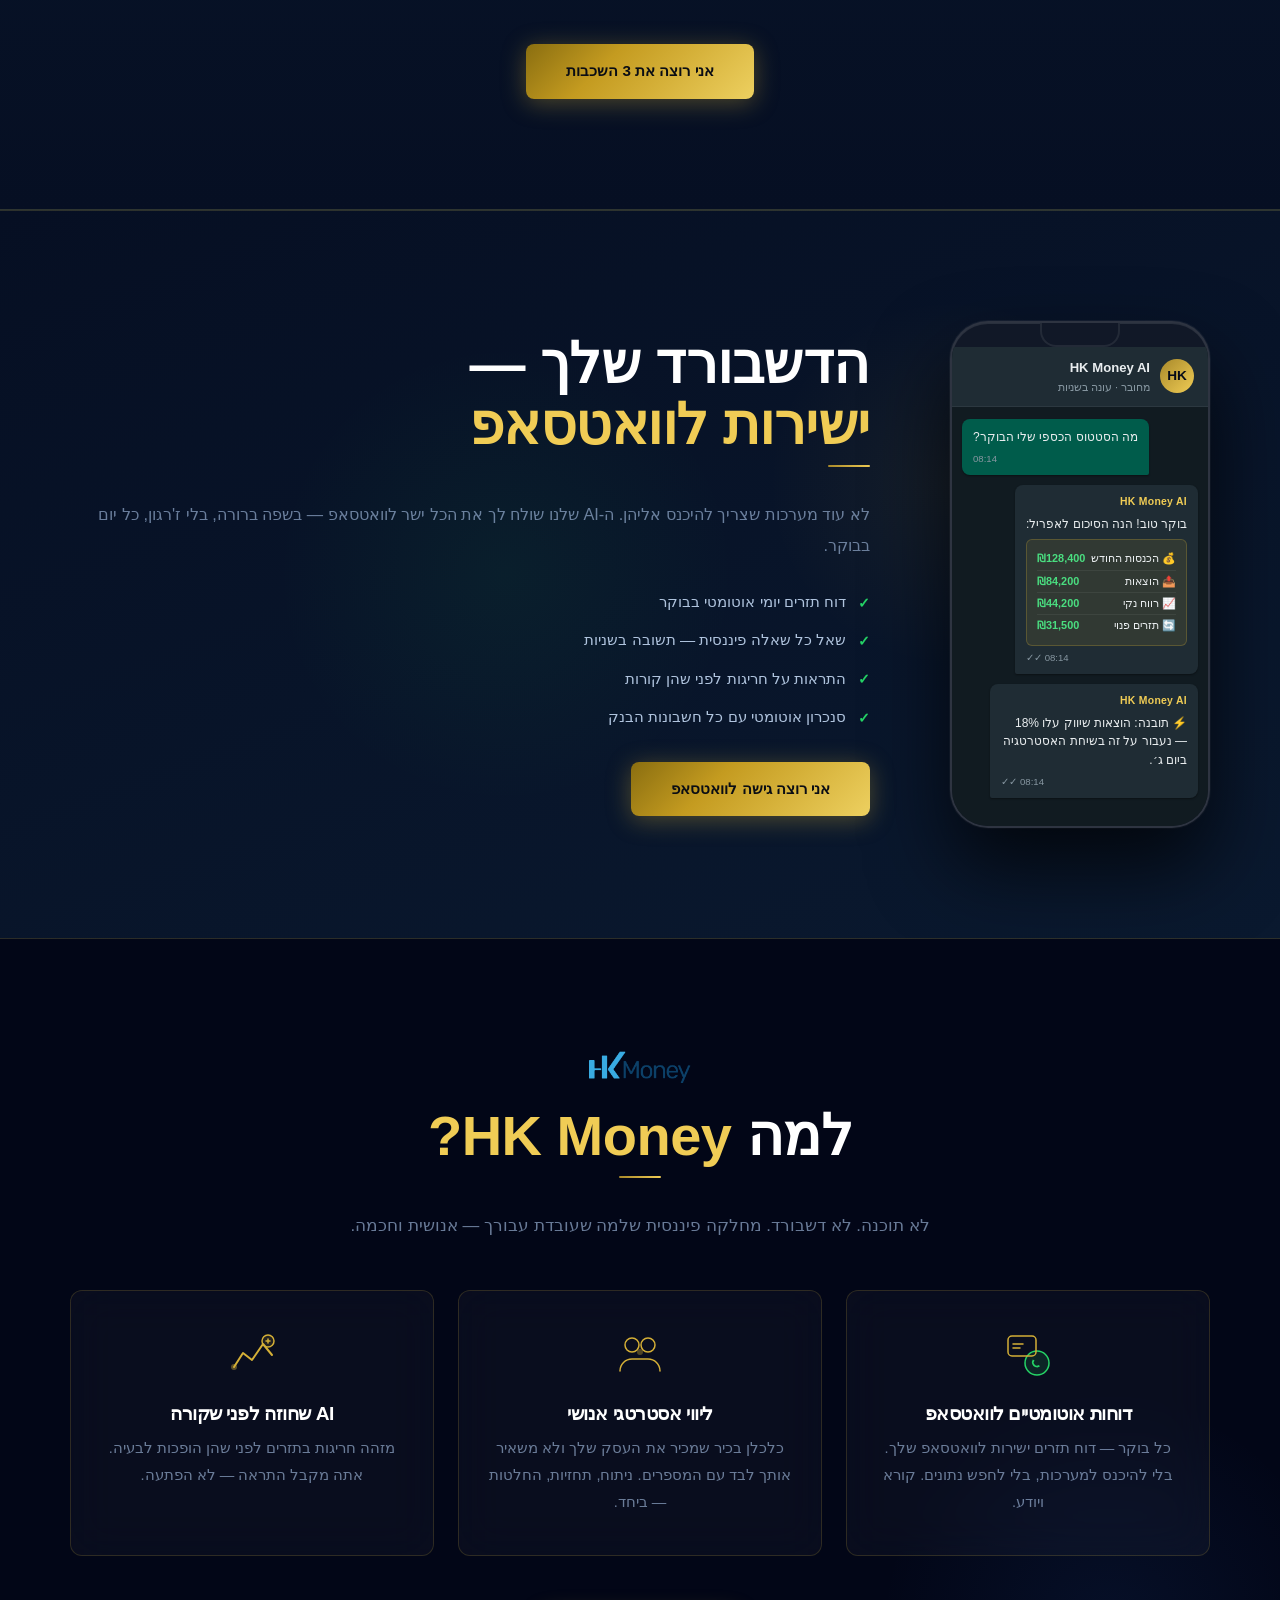
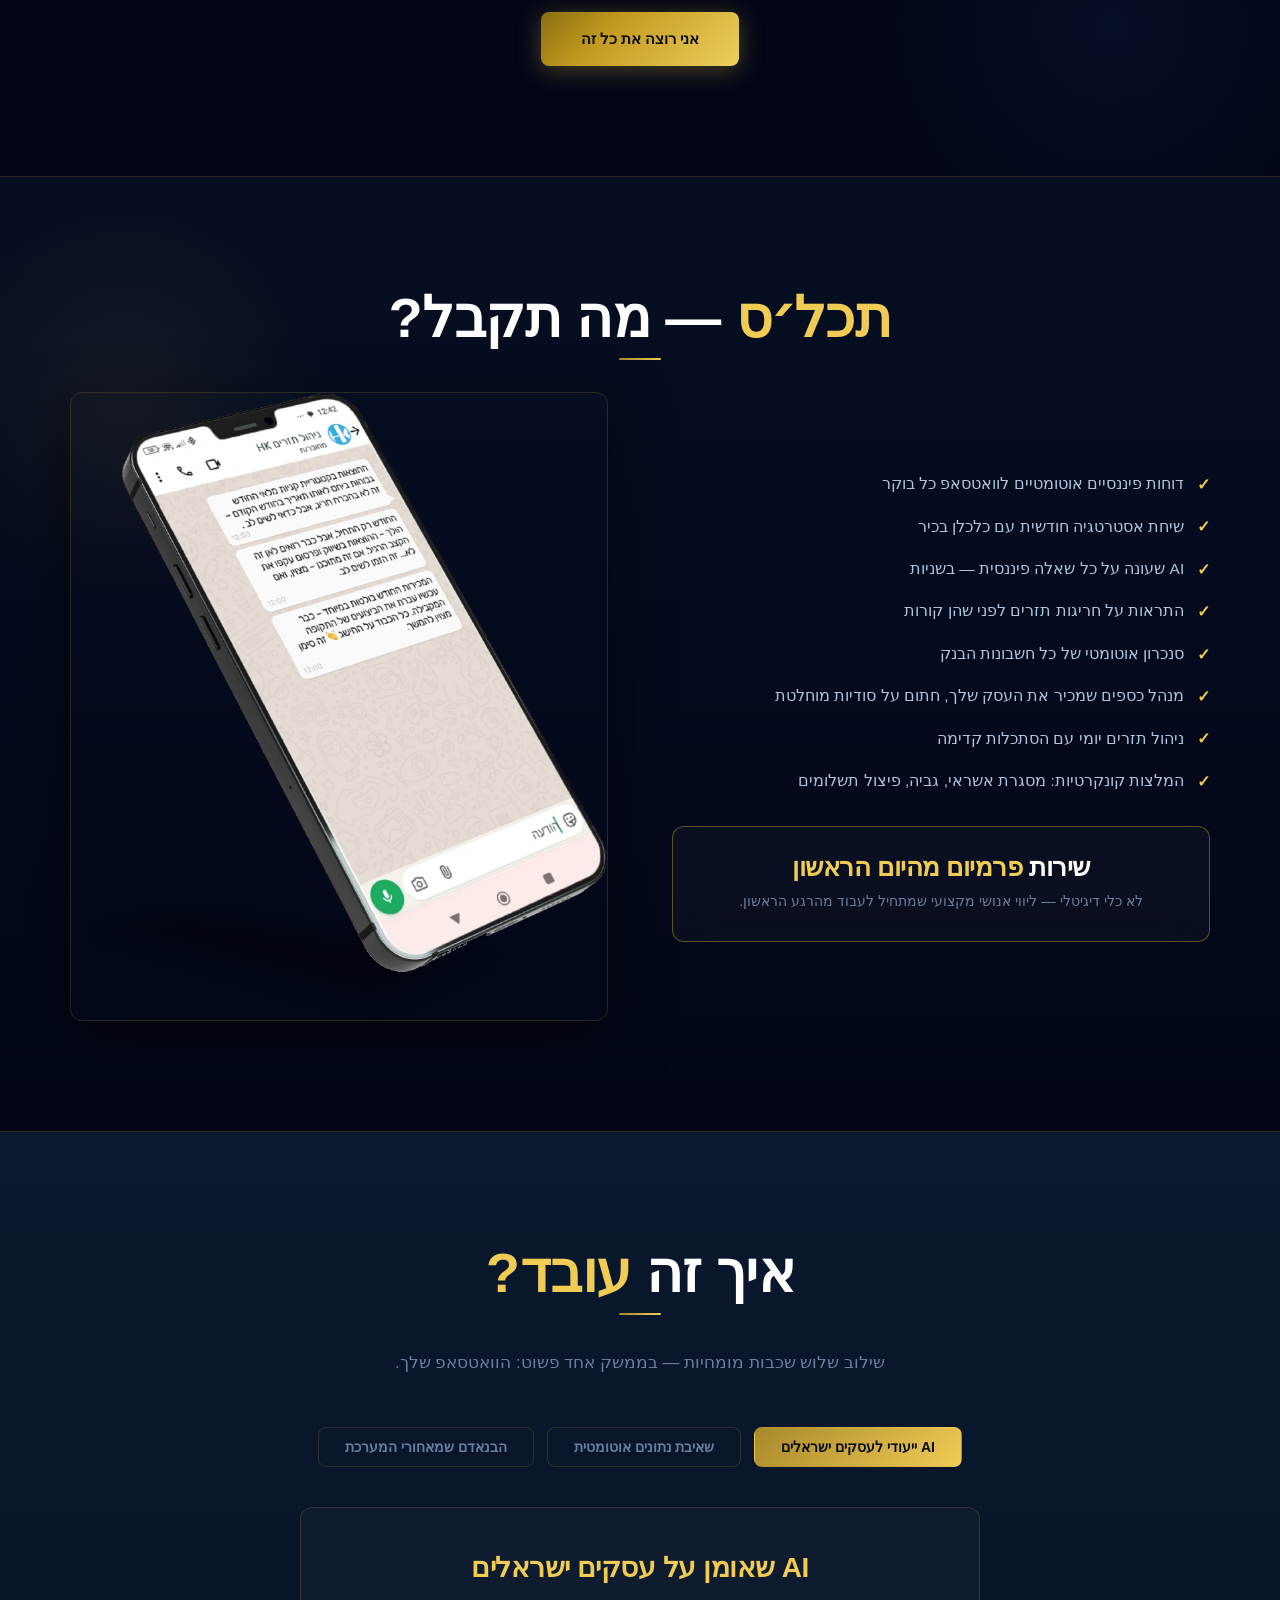
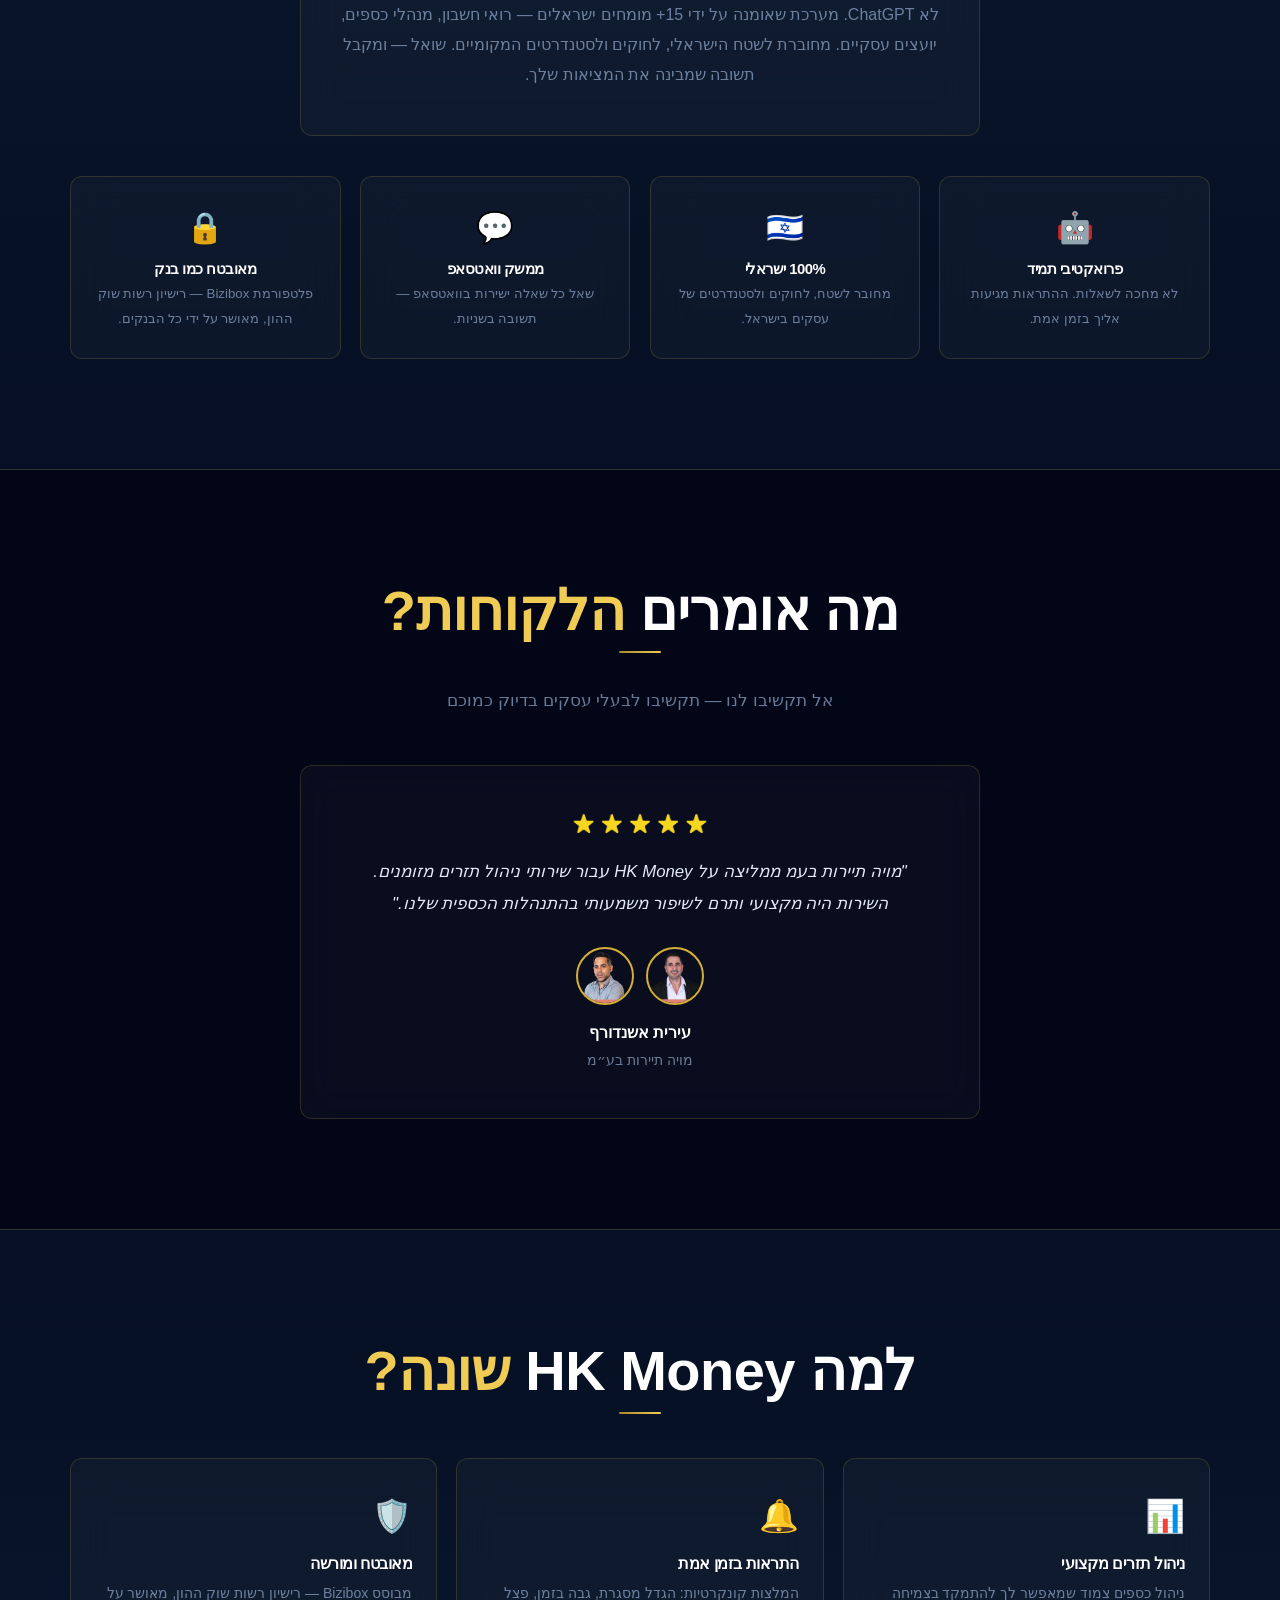
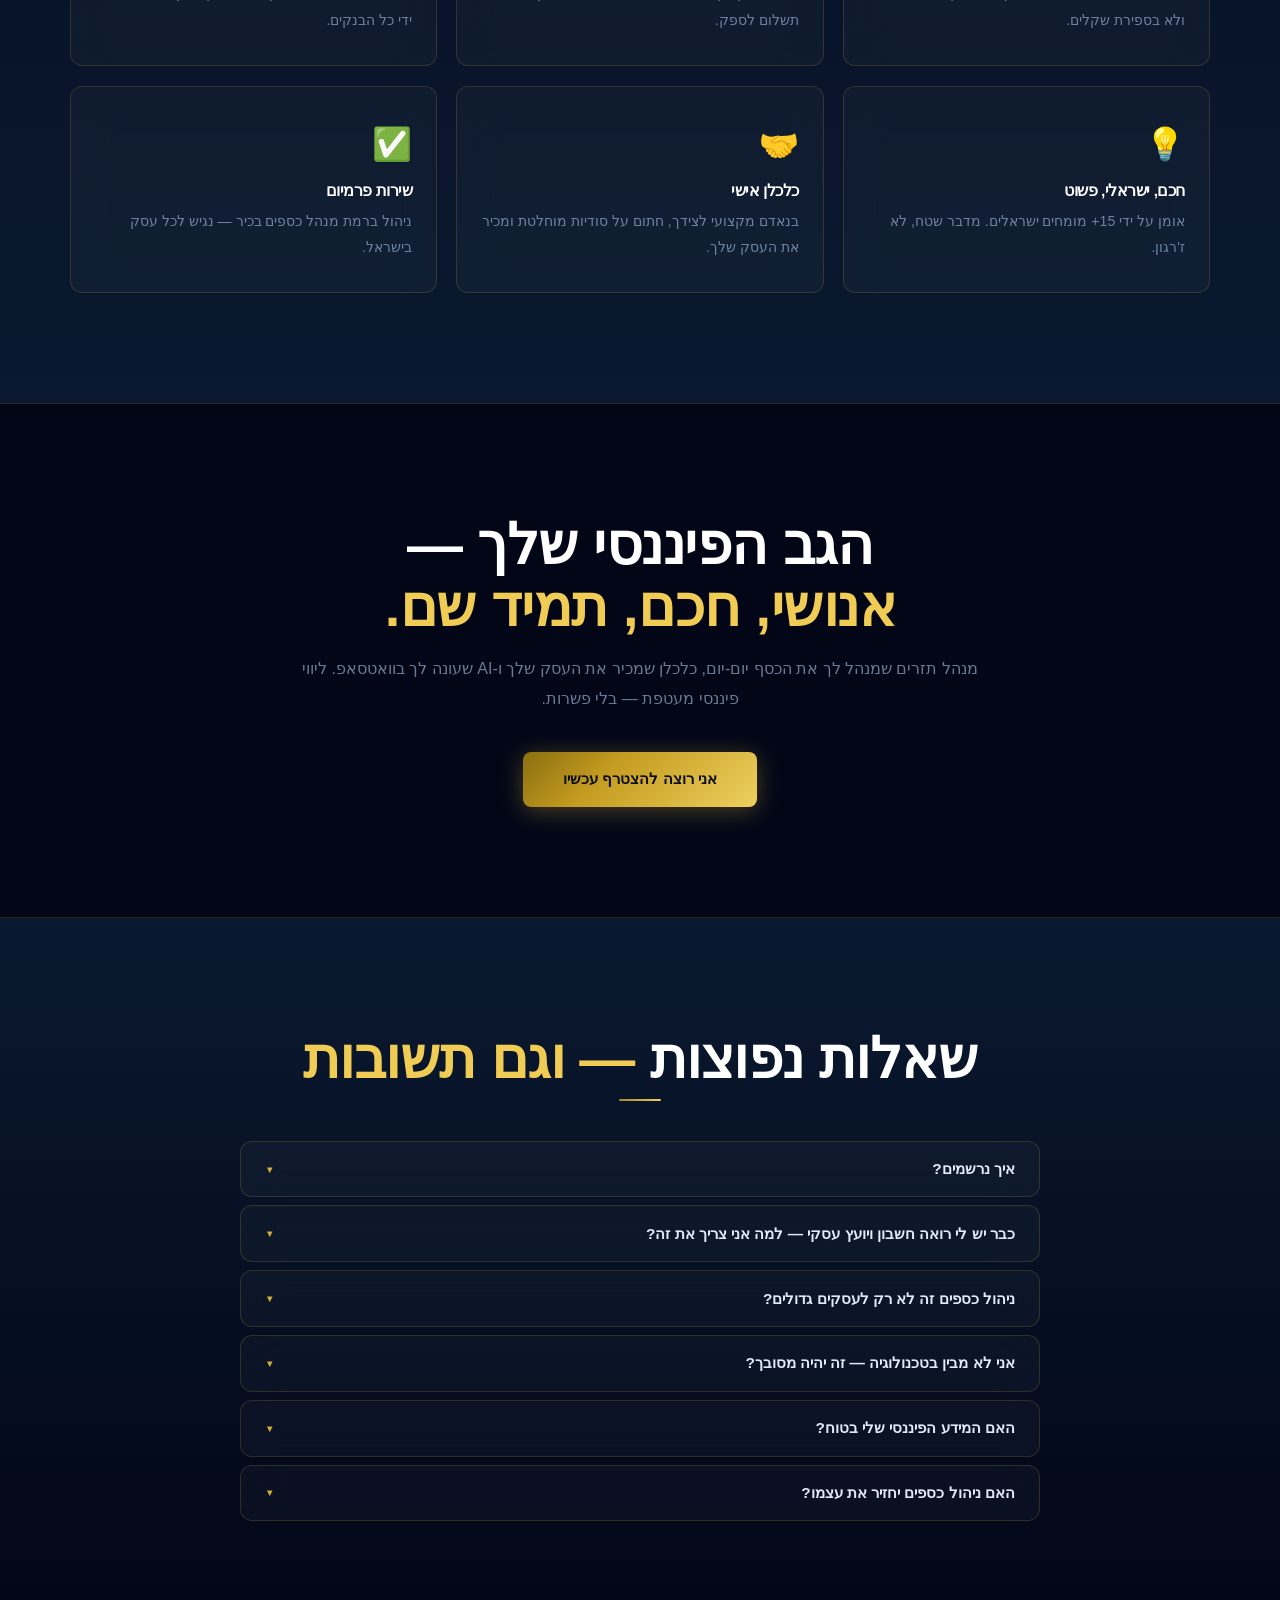
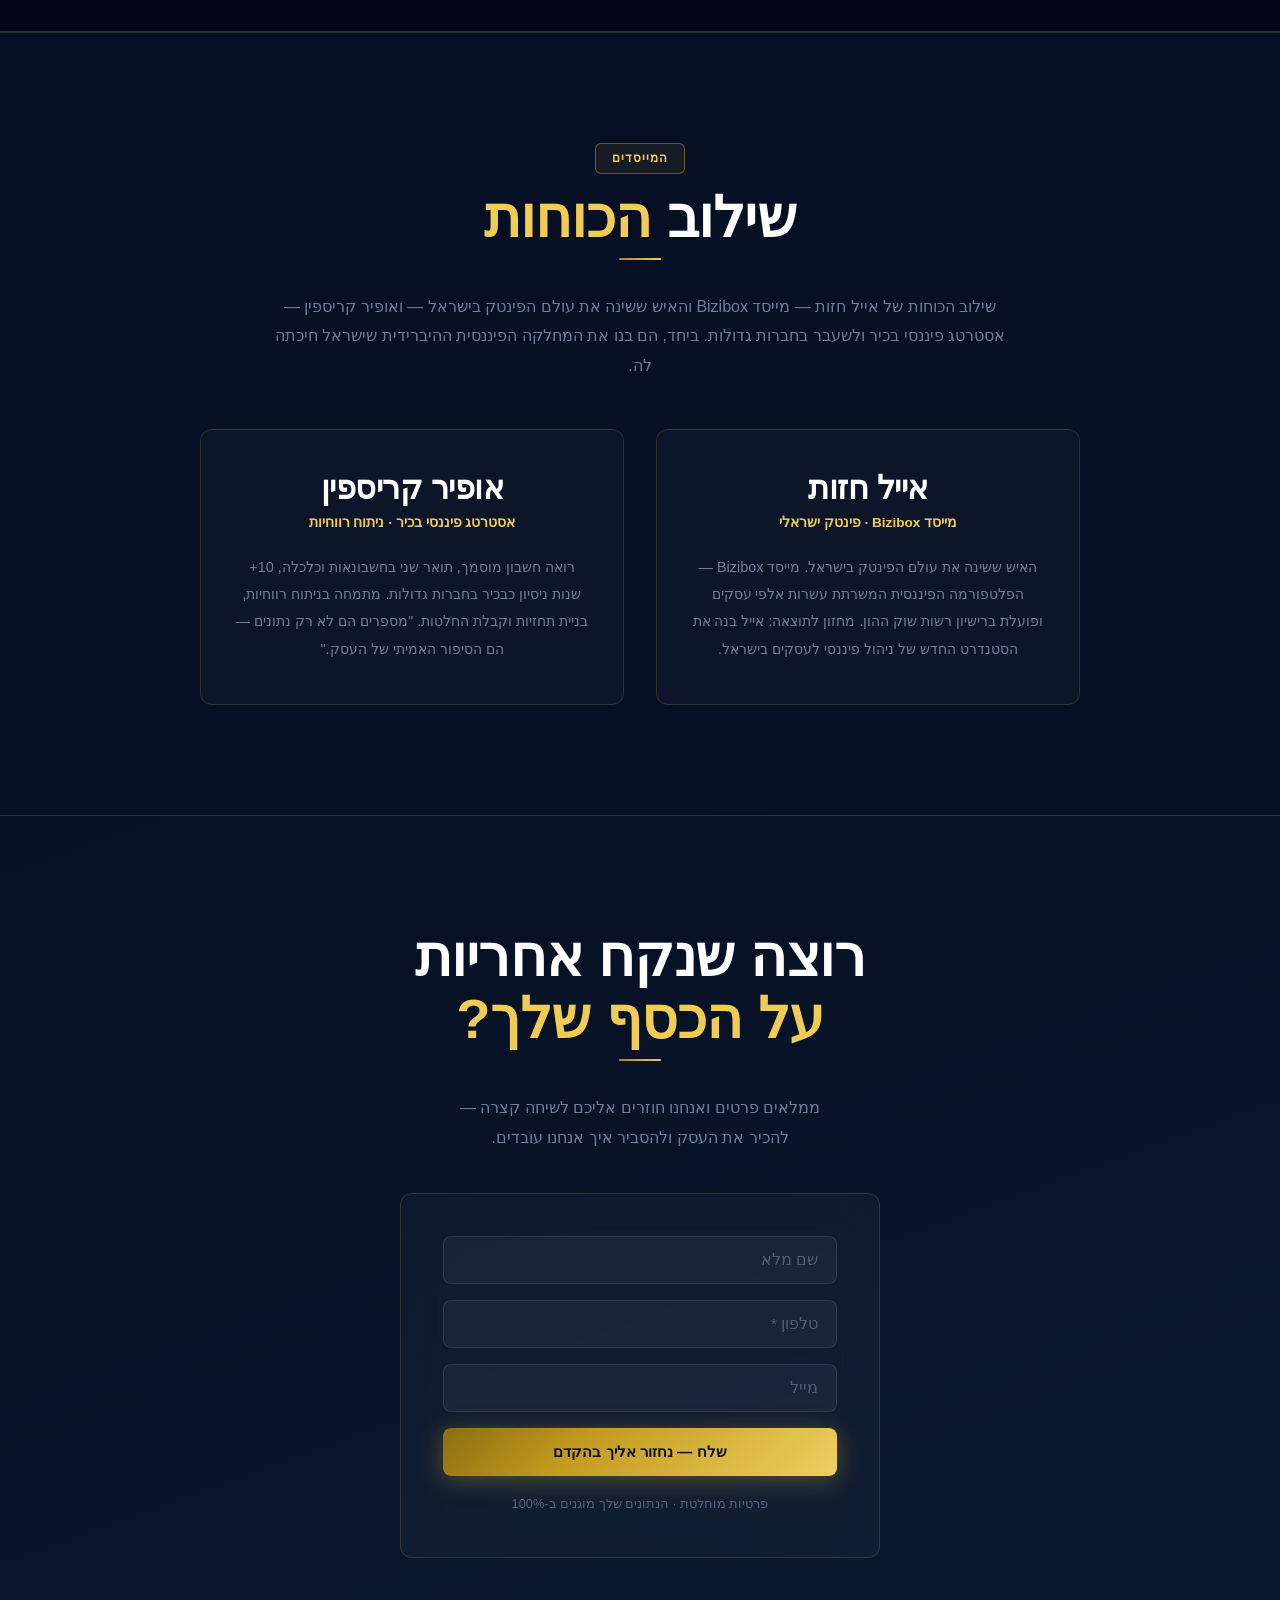
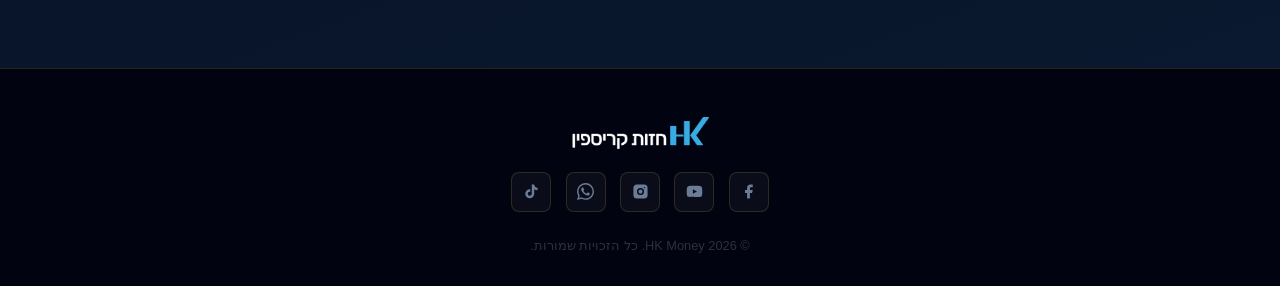
==== commit 41affa72: "Elite Overhaul: Full Dark Mode, Glassmorphism, WhatsApp Mockup & Strategic Copy - New hero headline:" ====
--- a/index.html
+++ b/index.html
@@ -3,8 +3,8 @@
 <head>
   <meta charset="UTF-8">
   <meta name="viewport" content="width=device-width, initial-scale=1.0">
-  <title>HK Money – אל תנהל כסף. תנהל רווחים.</title>
-  <meta name="description" content="המחלקה הפיננסית ההיברידית הראשונה: ניהול תזרים אנושי, ליווי כלכלן אישי וממשק AI בוואטסאפ.">
+  <title>HK Money – הופכים דאטה לרווחים. הופכים ניהול לביטחון.</title>
+  <meta name="description" content="המוח הפיננסי שחושב, מנהל ומגדיל את העסק שלך. ניהול תזרים אנושי, כלכלן בכיר ובינה מלאכותית בוואטסאפ.">
   <link rel="icon" href="images/hkmoney_favicon.png" type="image/png">
   <link rel="stylesheet" href="style.css">
 
@@ -28,9 +28,9 @@
     </div>
     <nav>
       <a href="#why">3 השכבות</a>
+      <a href="#wa-mockup">AI בוואטסאפ</a>
       <a href="#features">למה אנחנו?</a>
       <a href="#how">איך זה עובד?</a>
-      <a href="#gives">מה תקבל?</a>
       <a href="#reviews">המלצות</a>
       <a href="#team">הצוות</a>
       <a href="#faq">שאלות</a>
@@ -43,14 +43,14 @@
     </div>
   </div>
   <div id="mobile-menu">
-    <a href="#why"      onclick="closeMenu()">3 השכבות</a>
-    <a href="#features" onclick="closeMenu()">למה אנחנו?</a>
-    <a href="#how"      onclick="closeMenu()">איך זה עובד?</a>
-    <a href="#gives"    onclick="closeMenu()">מה תקבל?</a>
-    <a href="#reviews"  onclick="closeMenu()">המלצות</a>
-    <a href="#team"     onclick="closeMenu()">הצוות</a>
-    <a href="#faq"      onclick="closeMenu()">שאלות</a>
-    <a href="#contact"  onclick="closeMenu()">צור קשר</a>
+    <a href="#why"       onclick="closeMenu()">3 השכבות</a>
+    <a href="#wa-mockup" onclick="closeMenu()">AI בוואטסאפ</a>
+    <a href="#features"  onclick="closeMenu()">למה אנחנו?</a>
+    <a href="#how"       onclick="closeMenu()">איך זה עובד?</a>
+    <a href="#reviews"   onclick="closeMenu()">המלצות</a>
+    <a href="#team"      onclick="closeMenu()">הצוות</a>
+    <a href="#faq"       onclick="closeMenu()">שאלות</a>
+    <a href="#contact"   onclick="closeMenu()">צור קשר</a>
   </div>
 </header>
 
@@ -59,9 +59,9 @@
      HERO
 ════════════════════════════════════ -->
 <section id="hero">
-  <div class="glow-gold"></div>
-  <div class="glow-blue"></div>
-  <div class="glow-purple"></div>
+  <div class="s-glow hero-g1"></div>
+  <div class="s-glow hero-g2"></div>
+  <div class="s-glow hero-g3"></div>
 
   <div class="container">
     <div class="hero-inner">
@@ -74,19 +74,21 @@
         <div class="hero-badge">ליווי פיננסי מעטפת · אנושי + AI</div>
 
         <h1 class="hero-title">
-          אל תנהל כסף.<br>
-          <span class="gold">תנהל רווחים.</span>
+          הופכים דאטה לרווחים.<br>
+          <span class="gold">הופכים ניהול לביטחון.</span>
         </h1>
 
+        <p class="hero-title-2">המוח הפיננסי שחושב, מנהל ומגדיל את העסק שלך</p>
+
         <p class="hero-sub">
-          המחלקה הפיננסית ההיברידית הראשונה: ניהול תזרים אנושי,
-          ליווי כלכלן אישי וממשק AI בוואטסאפ.<br>
+          מחלקה פיננסית היברידית שלמה: ניהול תזרים אנושי יומי,
+          ליווי כלכלן בכיר וממשק AI ישירות לוואטסאפ שלך.<br>
           <strong>אנחנו לוקחים אחריות על המספרים — אתה לוקח אחריות על הצמיחה.</strong>
         </p>
 
         <div class="hero-ctas">
-          <a href="#contact" class="btn btn-gold">אני רוצה להתחיל</a>
-          <a href="#why"     class="btn btn-ghost-white">איך זה עובד?</a>
+          <a href="#contact" class="btn btn-pulse">אני רוצה להתחיל עכשיו</a>
+          <a href="#why"     class="btn btn-ghost">איך זה עובד?</a>
         </div>
 
       </div>
@@ -102,16 +104,17 @@
      3-LAYER MODEL
 ════════════════════════════════════ -->
 <section id="why">
+  <div class="s-glow why-g1"></div>
   <div class="container">
 
     <div style="text-align:center">
       <span style="display:inline-block; background:rgba(212,175,55,0.08); border:1px solid rgba(212,175,55,0.28); border-radius:6px; color:var(--gold-lt); font-size:.72rem; font-weight:600; letter-spacing:.8px; padding:6px 14px; margin-bottom:1rem;">ליווי פיננסי מעטפת</span>
     </div>
     <h2 class="section-title">3 שכבות. <span class="gold">שקט נפשי מלא.</span></h2>
-    <span class="gold-line"></span>
+    <span class="gold-bar"></span>
     <p class="layers-intro">
       אתה לא צריך להבין בכספים — אתה צריך מישהו שיבין בשבילך.<br>
-      שלושה מומחים בשבילך: מנהל תזרים, כלכלן אישי ובינה מלאכותית שעובדים ביחד.
+      שלושה מומחים: מנהל תזרים, כלכלן בכיר ובינה מלאכותית — עובדים ביחד בשבילך.
     </p>
 
     <div class="layers-grid">
@@ -125,10 +128,9 @@
           <path d="M33 19l5.5 2.5M38.5 27l-5.5-1.5" stroke="#D4AF37" stroke-width="1.5" stroke-linecap="round" opacity=".5"/>
           <path d="M15 19l-5.5 2.5M9.5 27l5.5-1.5" stroke="#D4AF37" stroke-width="1.5" stroke-linecap="round" opacity=".5"/>
         </svg>
-        <h3>ניהול אופרטיבי אנושי</h3>
-        <span class="layer-sub-en">Human-led Cashflow</span>
+        <h3>ליווי אופרטיבי אנושי</h3>
         <span class="layer-value">שקט נפשי אמיתי</span>
-        <p>בן אדם מקצועי שמנהל לך את התזרים יום-יום. עובר על הנתונים, מוודא שהכל תקין, ומדווח לך — כדי שאתה לא תצטרך לדאוג לזה לבד.</p>
+        <p>העיניים שלך על הכסף — כל יום. בן אדם מקצועי שעובר על הנתונים, מוודא שהכל תקין ומדווח לך. אתה לא לבד עם המספרים.</p>
       </div>
 
       <!-- שכבה 2 -->
@@ -140,10 +142,9 @@
           <circle cx="34" cy="11" r="4" fill="rgba(212,175,55,0.15)" stroke="#D4AF37" stroke-width="1.5"/>
           <path d="M19 40h10" stroke="#D4AF37" stroke-width="2" stroke-linecap="round" opacity=".45"/>
         </svg>
-        <h3>ליווי אסטרטגי צמוד</h3>
-        <span class="layer-sub-en">Senior Economist</span>
+        <h3>אסטרטגיה ורווחיות</h3>
         <span class="layer-value">יותר כסף הביתה</span>
-        <p>שיחת אסטרטגיה חודשית עם כלכלן בכיר. מנתחים ביחד את הרווחיות, מוצאים מה אפשר לשפר ומקבלים החלטות שמשנות את התוצאה.</p>
+        <p>המוח שמאחורי הצמיחה. שיחת אסטרטגיה חודשית עם כלכלן בכיר — מנתחים את הרווחיות, מוצאים מה אפשר לשפר ומקבלים החלטות שמשנות תוצאות.</p>
       </div>
 
       <!-- שכבה 3 -->
@@ -156,10 +157,9 @@
           <circle cx="37" cy="39" r="8" fill="#25D366" opacity=".9"/>
           <path d="M34 38.5c.4 1.6 1.8 3 3.4 3.3l2.1-.9.9 1.7-2.5 1a6 6 0 0 1-5.6-5.6l1-2.5 1.7.9-1 2.1z" fill="#fff"/>
         </svg>
-        <h3>מודיעין פיננסי בוואטסאפ</h3>
-        <span class="layer-sub-en">WhatsApp AI Intelligence</span>
+        <h3>בינה מלאכותית בוואטסאפ</h3>
         <span class="layer-value">תשובות בשניות</span>
-        <p>שאל את ה-AI שלנו הכל — "מה המצב שלי החודש?", "כמה הוצאתי על שיווק?" — וקבל תשובות ודוחות ישירות לוואטסאפ, 24/7.</p>
+        <p>התשובות שלך בכיס. שאל הכל — "מה המצב שלי החודש?", "כמה הוצאתי על שיווק?" — וקבל דוחות ותשובות ישירות לוואטסאפ, 24/7.</p>
       </div>
 
     </div>
@@ -172,15 +172,101 @@
 
 
 <!-- ════════════════════════════════════
+     WHATSAPP MOCKUP
+════════════════════════════════════ -->
+<section id="wa-mockup">
+  <div class="s-glow wm-g1"></div>
+  <div class="s-glow wm-g2"></div>
+  <div class="container">
+    <div class="wa-inner">
+
+      <!-- Phone mockup -->
+      <div class="phone-wrap">
+        <div class="phone-shell">
+          <div class="phone-notch"></div>
+          <div class="wa-screen">
+            <div class="wa-header">
+              <div class="wa-avatar">HK</div>
+              <div>
+                <div class="wa-contact-name">HK Money AI</div>
+                <div class="wa-contact-status">מחובר · עונה בשניות</div>
+              </div>
+            </div>
+            <div class="wa-msgs">
+
+              <!-- שאלת משתמש -->
+              <div class="wa-msg wa-msg-out">
+                <div class="wa-msg-text">מה הסטטוס הכספי שלי הבוקר?</div>
+                <div class="wa-msg-time">08:14</div>
+              </div>
+
+              <!-- תשובת AI -->
+              <div class="wa-msg">
+                <div class="wa-msg-label">HK Money AI</div>
+                <div class="wa-msg-text">בוקר טוב! הנה הסיכום לאפריל:</div>
+                <div class="wa-report-card">
+                  <div class="wa-report-row">
+                    <span>💰 הכנסות החודש</span>
+                    <span>₪128,400</span>
+                  </div>
+                  <div class="wa-report-row">
+                    <span>📤 הוצאות</span>
+                    <span>₪84,200</span>
+                  </div>
+                  <div class="wa-report-row">
+                    <span>📈 רווח נקי</span>
+                    <span>₪44,200</span>
+                  </div>
+                  <div class="wa-report-row">
+                    <span>🔄 תזרים פנוי</span>
+                    <span>₪31,500</span>
+                  </div>
+                </div>
+                <div class="wa-msg-time">08:14 ✓✓</div>
+              </div>
+
+              <!-- תובנה -->
+              <div class="wa-msg">
+                <div class="wa-msg-label">HK Money AI</div>
+                <div class="wa-msg-text">⚡ תובנה: הוצאות שיווק עלו 18% — נעבור על זה בשיחת האסטרטגיה ביום ג׳.</div>
+                <div class="wa-msg-time">08:14 ✓✓</div>
+              </div>
+
+            </div>
+          </div>
+        </div>
+      </div>
+
+      <!-- Text -->
+      <div class="wa-text">
+        <h2 class="section-title">הדשבורד שלך —<br><span class="gold">ישירות לוואטסאפ</span></h2>
+        <span class="gold-bar"></span>
+        <p>לא עוד מערכות שצריך להיכנס אליהן. ה-AI שלנו שולח לך את הכל ישר לוואטסאפ — בשפה ברורה, בלי ז'רגון, כל יום בבוקר.</p>
+        <ul>
+          <li>דוח תזרים יומי אוטומטי בבוקר</li>
+          <li>שאל כל שאלה פיננסית — תשובה בשניות</li>
+          <li>התראות על חריגות לפני שהן קורות</li>
+          <li>סנכרון אוטומטי עם כל חשבונות הבנק</li>
+        </ul>
+        <a href="#contact" class="btn btn-gold">אני רוצה גישה לוואטסאפ</a>
+      </div>
+
+    </div>
+  </div>
+</section>
+
+
+<!-- ════════════════════════════════════
      WHY HK MONEY
 ════════════════════════════════════ -->
 <section id="features">
+  <div class="s-glow f-g1"></div>
   <div class="container">
     <div class="features-logo">
       <img src="images/HKMoney_3.webp" alt="HK Money" height="36">
     </div>
     <h2 class="section-title">למה <span class="gold">HK Money?</span></h2>
-    <span class="gold-line"></span>
+    <span class="gold-bar"></span>
     <p class="section-sub">
       לא תוכנה. לא דשבורד. מחלקה פיננסית שלמה שעובדת עבורך — אנושית וחכמה.
     </p>
@@ -217,7 +303,7 @@
           <circle cx="7" cy="38" r="3" fill="#D4AF37" opacity=".4"/>
         </svg>
         <h3>AI שחוזה לפני שקורה</h3>
-        <p>מזהה אנומליות וחריגות בתזרים לפני שהן הופכות לבעיה. אתה מקבל התראה — לא הפתעה.</p>
+        <p>מזהה חריגות בתזרים לפני שהן הופכות לבעיה. אתה מקבל התראה — לא הפתעה.</p>
       </div>
 
     </div>
@@ -230,32 +316,13 @@
 
 
 <!-- ════════════════════════════════════
-     VIDEO
-════════════════════════════════════ -->
-<section id="video-section">
-  <div class="container">
-    <h2 class="section-title">
-      רוצה לראות את המערכת בפעולה?<br>
-      <span class="gold">2 דקות שישנו את הדרך שאתה מנהל כסף</span>
-    </h2>
-    <p class="section-sub">
-      בסרטון הזה תבין בדיוק איך 3 השכבות עובדות ביחד —
-      ולמה כל עסק בישראל צריך את זה.
-    </p>
-    <div class="video-cta">
-      <a href="#contact" class="btn btn-gold">אני רוצה לנסות</a>
-    </div>
-  </div>
-</section>
-
-
-<!-- ════════════════════════════════════
      GIVES
 ════════════════════════════════════ -->
 <section id="gives">
+  <div class="s-glow gv-g1"></div>
   <div class="container">
     <h2 class="section-title"><span class="gold">תכל׳ס</span> — מה תקבל?</h2>
-    <span class="gold-line"></span>
+    <span class="gold-bar"></span>
     <div class="gives-inner">
       <div>
         <ul class="gives-list">
@@ -287,7 +354,7 @@
 <section id="how">
   <div class="container">
     <h2 class="section-title">איך זה <span class="gold">עובד?</span></h2>
-    <span class="gold-line"></span>
+    <span class="gold-bar"></span>
     <p class="section-sub">שילוב שלוש שכבות מומחיות — בממשק אחד פשוט: הוואטסאפ שלך.</p>
 
     <div class="tabs">
@@ -349,7 +416,7 @@
 <section id="reviews">
   <div class="container">
     <h2 class="section-title">מה אומרים <span class="gold">הלקוחות?</span></h2>
-    <span class="gold-line"></span>
+    <span class="gold-bar"></span>
     <p class="section-sub">אל תקשיבו לנו — תקשיבו לבעלי עסקים בדיוק כמוכם</p>
 
     <div class="review-card">
@@ -377,7 +444,7 @@
 <section id="benefits">
   <div class="container">
     <h2 class="section-title">למה HK Money <span class="gold">שונה?</span></h2>
-    <span class="gold-line"></span>
+    <span class="gold-bar"></span>
 
     <div class="benefits-grid">
       <div class="benefit-card">
@@ -425,7 +492,7 @@
       מנהל תזרים שמנהל לך את הכסף יום-יום, כלכלן שמכיר את העסק שלך
       ו-AI שעונה לך בוואטסאפ. ליווי פיננסי מעטפת — בלי פשרות.
     </p>
-    <a href="#contact" class="btn btn-gold">אני רוצה להצטרף עכשיו</a>
+    <a href="#contact" class="btn btn-pulse">אני רוצה להצטרף עכשיו</a>
   </div>
 </section>
 
@@ -436,7 +503,7 @@
 <section id="faq">
   <div class="container">
     <h2 class="section-title">שאלות נפוצות <span class="gold">— וגם תשובות</span></h2>
-    <span class="gold-line"></span>
+    <span class="gold-bar"></span>
 
     <div class="faq-list">
 
@@ -484,10 +551,10 @@
       <span class="founders-badge">המייסדים</span>
     </div>
     <h2 class="section-title">שילוב <span class="gold">הכוחות</span></h2>
-    <span class="gold-line"></span>
+    <span class="gold-bar"></span>
     <p class="founders-intro">
       שילוב הכוחות של אייל חזות — מייסד Bizibox והאיש ששינה את עולם הפינטק בישראל —
-      ואופיר קריספין — אסטרטג פיננסי בכיר וסמנכ"ל כספים לשעבר בחברות גדולות.
+      ואופיר קריספין — אסטרטג פיננסי בכיר ולשעבר בחברות גדולות.
       ביחד, הם בנו את המחלקה הפיננסית ההיברידית שישראל חיכתה לה.
     </p>
     <div class="team-grid">
@@ -498,8 +565,8 @@
       </div>
       <div class="team-card">
         <h3>אופיר קריספין</h3>
-        <p class="team-role">אסטרטג פיננסי בכיר · סמנכ"ל כספים</p>
-        <p>רואה חשבון מוסמך, תואר שני בחשבונאות וכלכלה, 10+ שנות ניסיון כסמנכ"ל כספים בחברות גדולות. מתמחה בניתוח רווחיות, בניית תחזיות וקבלת החלטות. "מספרים הם לא רק נתונים — הם הסיפור האמיתי של העסק."</p>
+        <p class="team-role">אסטרטג פיננסי בכיר · ניתוח רווחיות</p>
+        <p>רואה חשבון מוסמך, תואר שני בחשבונאות וכלכלה, 10+ שנות ניסיון כבכיר בחברות גדולות. מתמחה בניתוח רווחיות, בניית תחזיות וקבלת החלטות. "מספרים הם לא רק נתונים — הם הסיפור האמיתי של העסק."</p>
       </div>
     </div>
   </div>
@@ -514,7 +581,7 @@
     <h2 class="section-title">רוצה שנקח אחריות<br>
       <span class="gold">על הכסף שלך?</span>
     </h2>
-    <span class="gold-line"></span>
+    <span class="gold-bar"></span>
     <p class="contact-lead">
       ממלאים פרטים ואנחנו חוזרים אליכם לשיחה קצרה —<br>
       להכיר את העסק ולהסביר איך אנחנו עובדים.
@@ -525,13 +592,13 @@
       <div style="display:none"><input type="text" name="bot-field"></div>
 
       <div class="form-row">
-        <input type="text"  name="name"  placeholder="שם מלא"  required autocomplete="name">
+        <input type="text"  name="name"  placeholder="שם מלא"  autocomplete="name">
       </div>
       <div class="form-row">
         <input type="tel"   name="phone" placeholder="טלפון *" required autocomplete="tel" pattern="[0-9()\s\-+]+">
       </div>
       <div class="form-row">
-        <input type="email" name="email" placeholder="מייל"           autocomplete="email">
+        <input type="email" name="email" placeholder="מייל"    autocomplete="email">
       </div>
 
       <button type="submit" class="btn btn-gold btn-full">שלח — נחזור אליך בהקדם</button>
@@ -566,7 +633,7 @@
         <svg width="17" height="17" fill="currentColor" viewBox="0 0 24 24"><path d="M19.59 6.69a4.83 4.83 0 0 1-3.77-4.25V2h-3.45v13.67a2.89 2.89 0 0 1-2.88 2.5 2.89 2.89 0 0 1-2.89-2.89 2.89 2.89 0 0 1 2.89-2.89c.28 0 .54.04.79.1V9.01a6.33 6.33 0 0 0-.79-.05 6.34 6.34 0 0 0-6.34 6.34 6.34 6.34 0 0 0 6.34 6.34 6.34 6.34 0 0 0 6.33-6.34V8.69a8.17 8.17 0 0 0 4.77 1.52V6.74a4.85 4.85 0 0 1-1-.05z"/></svg>
       </a>
     </div>
-    <p class="footer-copy">© 2025 HK Money. כל הזכויות שמורות.</p>
+    <p class="footer-copy">© 2026 HK Money. כל הזכויות שמורות.</p>
   </div>
 </footer>
 
--- a/style.css
+++ b/style.css
@@ -1,38 +1,55 @@
-/* ─── RESET ─────────────────────────────────────── */
+/* ═══════════════════════════════════════════════════
+   RESET
+═══════════════════════════════════════════════════ */
 *, *::before, *::after { box-sizing: border-box; margin: 0; padding: 0; }
 
-/* ─── FONTS ─────────────────────────────────────── */
-@import url('https://fonts.googleapis.com/css2?family=Inter:wght@300;400;500;600;700;800;900&display=swap');
-
-/* ─── TOKENS ─────────────────────────────────────── */
+/* ═══════════════════════════════════════════════════
+   FONTS
+═══════════════════════════════════════════════════ */
+@import url('https://fonts.googleapis.com/css2?family=Inter:wght@300;400;500;600;700;800;900&family=Assistant:wght@400;600;700;800&display=swap');
+
+/* ═══════════════════════════════════════════════════
+   DESIGN TOKENS
+═══════════════════════════════════════════════════ */
 :root {
-  /* Light palette */
-  --bg:         #F8FAFC;
-  --bg-2:       #FFFFFF;
-  --bg-dark:    #0C1A3A;   /* hero & dark accents only */
-  --bg-dark-2:  #0F2048;
-  --surface:    #FFFFFF;
-  --surface-2:  #F0F5FF;
-  --gold:       #B8920A;
-  --gold-lt:    #D4AF37;
-  --gold-dk:    #8A6E0A;
-  --gold-glow:  rgba(212,175,55,0.2);
-  --border:     rgba(0,0,0,0.08);
-  --border-gold:rgba(180,140,10,0.22);
-  --border-gold-hi: rgba(180,140,10,0.48);
-  --text:       #0C1A3A;
-  --text-2:     #334155;
-  --muted:      #64748B;
+  --space-0:    #020617;
+  --space-1:    #060F23;
+  --space-2:    #0A192F;
+  --space-3:    #0F2248;
+
+  --glass:      rgba(255,255,255,0.03);
+  --glass-hi:   rgba(255,255,255,0.07);
+  --glass-md:   rgba(255,255,255,0.05);
+
+  --gold:       #D4AF37;
+  --gold-lt:    #F0CC55;
+  --gold-dk:    #A8892A;
+  --gold-dim:   rgba(212,175,55,0.15);
+  --gold-glow:  rgba(212,175,55,0.22);
+  --gold-border:rgba(212,175,55,0.18);
+  --gold-hi:    rgba(212,175,55,0.42);
+
+  --blue-glow:  rgba(56,130,240,0.12);
+  --purple-glow:rgba(140,70,230,0.1);
+  --teal-glow:  rgba(20,200,180,0.07);
+
+  --white:      #FFFFFF;
+  --text:       #E2EAF8;
+  --text-2:     #B0C4DE;
+  --muted:      rgba(160,185,220,0.65);
+
   --max-w:      1140px;
-  --font:       'Inter', -apple-system, sans-serif;
+  --font:       'Inter', 'Assistant', -apple-system, sans-serif;
   --r:          12px;
 }
 
-/* ─── BASE ───────────────────────────────────────── */
+/* ═══════════════════════════════════════════════════
+   BASE
+═══════════════════════════════════════════════════ */
 html { scroll-behavior: smooth; }
 body {
   font-family: var(--font);
-  background: var(--bg);
+  background: var(--space-0);
   color: var(--text);
   direction: rtl;
   overflow-x: hidden;
@@ -42,42 +59,57 @@
 }
 img { max-width: 100%; height: auto; display: block; }
 a   { text-decoration: none; color: inherit; }
-h1, h2, h3, h4 { font-family: var(--font); font-weight: 800; color: var(--text); line-height: 1.1; }
-p   { color: var(--muted); line-height: 1.85; }
-strong { color: var(--text-2); font-weight: 600; }
-
-/* ─── LAYOUT ─────────────────────────────────────── */
+h1, h2, h3, h4 {
+  font-family: var(--font);
+  font-weight: 900;
+  color: var(--white);
+  line-height: 1.1;
+  letter-spacing: -0.5px;
+}
+p      { color: var(--muted); line-height: 1.88; }
+strong { color: var(--text);  font-weight: 600; }
+
+/* ═══════════════════════════════════════════════════
+   LAYOUT
+═══════════════════════════════════════════════════ */
 .container { width: 90%; max-width: var(--max-w); margin: 0 auto; }
-section    { padding: 100px 0; position: relative; }
+section    { padding: 110px 0; position: relative; overflow: hidden; }
 
 .section-title {
-  font-size: clamp(2rem, 4.5vw, 3.4rem);
-  font-weight: 800;
+  font-size: clamp(2rem, 4.5vw, 3.5rem);
+  font-weight: 900;
   text-align: center;
-  margin-bottom: .6rem;
-  letter-spacing: -0.5px;
-  color: var(--text);
+  margin-bottom: .5rem;
+  color: var(--white);
 }
 .section-sub {
   text-align: center;
   font-size: 1.05rem;
   max-width: 680px;
-  margin: 0 auto 2.8rem;
+  margin: 0 auto 3rem;
   color: var(--muted);
-  line-height: 1.85;
-}
-
-.gold      { color: var(--gold-lt); }
-.gold-line {
-  display: block; width: 40px; height: 2px;
-  background: linear-gradient(90deg, var(--gold), var(--gold-lt));
-  border-radius: 2px; margin: .7rem auto 1.8rem;
-}
-
-/* ─── BUTTONS ────────────────────────────────────── */
+  line-height: 1.88;
+}
+
+.gold     { color: var(--gold-lt); }
+.gold-bar {
+  display: block; width: 42px; height: 2px;
+  background: linear-gradient(90deg, var(--gold-dk), var(--gold-lt));
+  border-radius: 2px; margin: .6rem auto 2rem;
+}
+
+/* section glow helper */
+.s-glow {
+  position: absolute; border-radius: 50%;
+  pointer-events: none; z-index: 0;
+}
+
+/* ═══════════════════════════════════════════════════
+   BUTTONS
+═══════════════════════════════════════════════════ */
 .btn {
   display: inline-block;
-  padding: 15px 38px;
+  padding: 15px 40px;
   border-radius: 8px;
   font-family: var(--font);
   font-size: .95rem;
@@ -86,61 +118,67 @@
   border: none;
   transition: transform .2s, box-shadow .2s, filter .2s;
   white-space: nowrap;
+  position: relative;
 }
 .btn:hover  { transform: translateY(-2px); }
 .btn:active { transform: translateY(0); }
 
+/* Metallic gold — main CTA */
 .btn-gold {
-  background: linear-gradient(135deg, #8A6E0A 0%, #B8920A 40%, #D4AF37 100%);
-  color: #fff;
+  background: linear-gradient(135deg, #8A6E10 0%, #C49B20 35%, #D4AF37 60%, #EDD060 100%);
+  color: #0A0D14;
   font-weight: 800;
-  box-shadow: 0 4px 18px rgba(180,146,10,0.28);
+  box-shadow: 0 4px 24px rgba(212,175,55,0.35);
 }
 .btn-gold:hover {
-  filter: brightness(1.08);
-  box-shadow: 0 8px 32px rgba(180,146,10,0.42);
-}
+  filter: brightness(1.1);
+  box-shadow: 0 8px 40px rgba(212,175,55,0.55);
+}
+
+/* Pulsing CTA — hero primary */
+.btn-pulse {
+  background: linear-gradient(135deg, #8A6E10 0%, #C49B20 35%, #D4AF37 60%, #EDD060 100%);
+  color: #0A0D14;
+  font-weight: 800;
+  box-shadow: 0 4px 24px rgba(212,175,55,0.35);
+  animation: pulse-cta 2.8s ease-in-out infinite;
+}
+.btn-pulse:hover {
+  filter: brightness(1.1);
+  animation: none;
+  box-shadow: 0 8px 40px rgba(212,175,55,0.6);
+}
+@keyframes pulse-cta {
+  0%, 100% { box-shadow: 0 4px 24px rgba(212,175,55,0.35); }
+  50%       { box-shadow: 0 4px 48px rgba(212,175,55,0.65), 0 0 80px rgba(212,175,55,0.2); }
+}
+
 .btn-ghost {
   background: transparent;
-  border: 1.5px solid var(--border-gold);
-  color: var(--gold-dk);
+  border: 1px solid var(--gold-border);
+  color: var(--gold-lt);
   font-weight: 600;
 }
-.btn-ghost:hover {
-  background: rgba(180,146,10,0.06);
-  border-color: var(--border-gold-hi);
-}
-
-/* hero ghost — white version */
-.btn-ghost-white {
-  background: transparent;
-  border: 1.5px solid rgba(255,255,255,0.4);
-  color: rgba(255,255,255,0.88);
-  font-weight: 600;
-}
-.btn-ghost-white:hover {
-  background: rgba(255,255,255,0.1);
-  border-color: rgba(255,255,255,0.7);
-  color: #fff;
-}
+.btn-ghost:hover { background: var(--gold-dim); border-color: var(--gold-hi); }
 
 .btn-full { width: 100%; display: block; text-align: center; }
 
-/* ─── HEADER ─────────────────────────────────────── */
+/* ═══════════════════════════════════════════════════
+   HEADER
+═══════════════════════════════════════════════════ */
 #header {
   position: sticky; top: 0; z-index: 1000;
-  background: rgba(255,255,255,0.95);
-  backdrop-filter: blur(20px);
-  -webkit-backdrop-filter: blur(20px);
-  border-bottom: 1px solid var(--border);
-  box-shadow: 0 1px 20px rgba(0,0,0,0.06);
+  background: rgba(2,6,23,0.88);
+  backdrop-filter: blur(24px);
+  -webkit-backdrop-filter: blur(24px);
+  border-bottom: 1px solid var(--gold-border);
   padding: 12px 0;
 }
 .header-inner {
   display: flex; align-items: center;
   justify-content: space-between; gap: 1.5rem;
 }
-.header-logo img { height: 38px; width: auto; }
+.header-logo img { height: 38px; }
 
 nav { display: flex; gap: 1.6rem; align-items: center; }
 nav a {
@@ -148,51 +186,50 @@
   color: var(--muted); white-space: nowrap;
   transition: color .2s;
 }
-nav a:hover { color: var(--text); }
-.header-cta .btn { padding: 10px 24px; font-size: .85rem; }
-
-.hamburger {
-  display: none; flex-direction: column;
-  gap: 5px; cursor: pointer; padding: 4px;
-}
+nav a:hover { color: var(--white); }
+.header-cta .btn { padding: 10px 24px; font-size: .84rem; }
+
+.hamburger { display: none; flex-direction: column; gap: 5px; cursor: pointer; padding: 4px; }
 .hamburger span { width: 24px; height: 2px; background: var(--gold); border-radius: 2px; }
 
 #mobile-menu {
   display: none; flex-direction: column;
-  background: #fff;
-  border-bottom: 1px solid var(--border);
+  background: rgba(2,6,23,0.98);
+  border-bottom: 1px solid var(--gold-border);
   padding: .8rem 5%;
 }
 #mobile-menu a {
   font-weight: 500; color: var(--text); font-size: .95rem;
-  padding: .65rem 0; border-bottom: 1px solid var(--border);
+  padding: .65rem 0; border-bottom: 1px solid rgba(255,255,255,0.07);
   transition: color .2s;
 }
-#mobile-menu a:hover { color: var(--gold); }
+#mobile-menu a:hover { color: var(--gold-lt); }
 #mobile-menu a:last-child { border: none; }
 #mobile-menu.open { display: flex; }
 
-/* ─── HERO — stays dark for impact ──────────────── */
+/* ═══════════════════════════════════════════════════
+   HERO
+═══════════════════════════════════════════════════ */
 #hero {
-  background: linear-gradient(150deg, #0C1A3A 0%, #0F2048 50%, #132558 100%);
-  padding: 110px 0 100px;
-  min-height: 600px;
-  overflow: hidden;
-}
-.glow-gold {
-  position: absolute; width: 650px; height: 650px; border-radius: 50%;
-  background: radial-gradient(circle, rgba(212,175,55,0.11) 0%, transparent 65%);
-  top: -200px; right: -120px; pointer-events: none;
-}
-.glow-blue {
-  position: absolute; width: 480px; height: 480px; border-radius: 50%;
-  background: radial-gradient(circle, rgba(56,120,220,0.09) 0%, transparent 65%);
-  bottom: -100px; left: 8%; pointer-events: none;
-}
-.glow-purple {
-  position: absolute; width: 380px; height: 380px; border-radius: 50%;
-  background: radial-gradient(circle, rgba(120,60,200,0.08) 0%, transparent 65%);
-  top: 30%; left: 38%; pointer-events: none;
+  background: linear-gradient(155deg, #020617 0%, #060F23 45%, #0A192F 100%);
+  padding: 120px 0 110px;
+  min-height: 620px;
+}
+
+.hero-g1 {
+  width: 700px; height: 700px;
+  background: radial-gradient(circle, rgba(212,175,55,0.13) 0%, transparent 65%);
+  top: -220px; right: -120px;
+}
+.hero-g2 {
+  width: 500px; height: 500px;
+  background: radial-gradient(circle, rgba(56,130,240,0.1) 0%, transparent 65%);
+  bottom: -120px; left: 5%;
+}
+.hero-g3 {
+  width: 380px; height: 380px;
+  background: radial-gradient(circle, rgba(140,70,230,0.09) 0%, transparent 65%);
+  top: 30%; left: 38%;
 }
 
 .hero-inner {
@@ -200,37 +237,40 @@
   justify-content: space-between;
   gap: 3rem; position: relative; z-index: 1;
 }
-.hero-content { flex: 1; max-width: 620px; }
+.hero-content { flex: 1; max-width: 640px; }
 .hero-logo    { margin-bottom: 1.4rem; }
-.hero-logo img { height: 50px; }
+.hero-logo img { height: 52px; }
 
 .hero-badge {
   display: inline-flex; align-items: center; gap: .5rem;
-  background: rgba(212,175,55,0.1);
-  border: 1px solid rgba(212,175,55,0.3);
+  background: rgba(212,175,55,0.08);
+  border: 1px solid rgba(212,175,55,0.28);
   border-radius: 6px;
-  color: #E8C84A;
-  font-size: .74rem; font-weight: 600;
-  letter-spacing: .7px;
-  padding: 6px 14px; margin-bottom: 1.6rem;
-}
-.hero-badge::before { content: '●'; font-size: .5rem; color: #D4AF37; }
+  color: #EDD060; font-size: .74rem; font-weight: 600;
+  letter-spacing: .7px; padding: 6px 14px; margin-bottom: 1.8rem;
+}
+.hero-badge::before { content: '●'; font-size: .5rem; color: var(--gold); }
 
 .hero-title {
-  font-size: clamp(2.6rem, 5.5vw, 5rem);
-  font-weight: 900;
-  line-height: 1.0;
-  margin-bottom: 1.6rem;
-  color: #FFFFFF;
-  letter-spacing: -1px;
-}
-.hero-title .gold { color: #E8C84A; }
+  font-size: clamp(2.4rem, 5.2vw, 4.8rem);
+  font-weight: 900; line-height: 1.0;
+  margin-bottom: .6rem; color: var(--white);
+  letter-spacing: -1.5px;
+}
+.hero-title .gold { color: var(--gold-lt); }
+
+.hero-title-2 {
+  font-size: clamp(1rem, 2vw, 1.35rem);
+  font-weight: 500; color: var(--text-2);
+  margin-bottom: 1.8rem; line-height: 1.6;
+  letter-spacing: 0;
+}
 
 .hero-sub {
-  font-size: 1.06rem; color: rgba(200,215,240,0.82);
+  font-size: 1.05rem; color: var(--muted);
   margin-bottom: 2.4rem; line-height: 1.9; max-width: 560px;
 }
-.hero-sub strong { color: rgba(255,255,255,0.95); font-weight: 600; }
+.hero-sub strong { color: var(--text); font-weight: 600; }
 
 .hero-ctas { display: flex; gap: 1rem; flex-wrap: wrap; }
 
@@ -240,120 +280,262 @@
   filter: drop-shadow(0 24px 60px rgba(212,175,55,0.12));
 }
 
-/* ─── 3-LAYER MODEL — light bg ───────────────────── */
+/* ═══════════════════════════════════════════════════
+   3-LAYER MODEL
+═══════════════════════════════════════════════════ */
 #why {
-  background: var(--bg);
-  border-top: 1px solid var(--border);
-  border-bottom: 1px solid var(--border);
+  background: linear-gradient(180deg, var(--space-2) 0%, var(--space-1) 100%);
+  border-top: 1px solid var(--gold-border);
+  border-bottom: 1px solid var(--gold-border);
+}
+#why .why-g1 {
+  width: 600px; height: 400px;
+  background: radial-gradient(ellipse, rgba(212,175,55,0.06) 0%, transparent 70%);
+  top: 50%; left: 50%; transform: translate(-50%, -50%);
 }
 
 .layers-intro {
   max-width: 660px; margin: 0 auto 3.5rem;
   text-align: center; color: var(--muted);
-  font-size: 1.05rem; line-height: 1.85;
+  font-size: 1.05rem; line-height: 1.88;
+  position: relative; z-index: 1;
 }
 
 .layers-grid {
-  display: grid;
-  grid-template-columns: repeat(3, 1fr);
-  gap: 1.5rem;
+  display: grid; grid-template-columns: repeat(3, 1fr);
+  gap: 1.5rem; position: relative; z-index: 1;
 }
 
 .layer-card {
-  background: var(--surface);
-  border: 1px solid var(--border);
+  background: var(--glass);
+  backdrop-filter: blur(20px);
+  -webkit-backdrop-filter: blur(20px);
+  border: 1px solid var(--gold-border);
   border-radius: var(--r);
-  padding: 2.6rem 2rem;
-  text-align: center;
-  box-shadow: 0 2px 16px rgba(0,0,0,0.05);
-  transition: transform .3s, border-color .3s, box-shadow .3s;
+  padding: 2.8rem 2rem; text-align: center;
+  transition: transform .3s, border-color .3s, background .3s, box-shadow .3s;
   position: relative; overflow: hidden;
 }
-.layer-card::after {
+.layer-card::before {
   content: '';
-  position: absolute; top: 0; left: 0; right: 0; height: 3px;
-  background: linear-gradient(90deg, transparent, var(--gold-lt), transparent);
-  opacity: 0; transition: opacity .35s;
+  position: absolute; top: 0; left: 0; right: 0; height: 2px;
+  background: linear-gradient(90deg, transparent, var(--gold), transparent);
+  opacity: 0; transition: opacity .4s;
 }
 .layer-card:hover {
-  transform: translateY(-7px);
-  border-color: var(--border-gold-hi);
-  box-shadow: 0 20px 50px rgba(0,0,0,0.1), 0 0 0 1px var(--border-gold);
-}
-.layer-card:hover::after { opacity: 1; }
+  transform: translateY(-8px);
+  background: var(--glass-hi);
+  border-color: var(--gold-hi);
+  box-shadow: 0 28px 70px rgba(0,0,0,0.5), 0 0 60px rgba(212,175,55,0.08);
+}
+.layer-card:hover::before { opacity: 1; }
 
 .layer-num {
   display: inline-flex; align-items: center; justify-content: center;
-  width: 52px; height: 52px; border-radius: 50%;
+  width: 54px; height: 54px; border-radius: 50%;
   background: linear-gradient(135deg, var(--gold-dk), var(--gold-lt));
-  font-size: 1.5rem; font-weight: 900; color: #fff;
+  font-size: 1.5rem; font-weight: 900; color: #050A18;
   margin: 0 auto 1.2rem;
-  box-shadow: 0 4px 16px rgba(180,146,10,0.3);
+  box-shadow: 0 4px 20px rgba(212,175,55,0.4);
 }
 .layer-svg { width: 46px; height: 46px; margin: 0 auto .9rem; }
 .layer-card h3 {
   font-size: 1.25rem; font-weight: 800;
-  color: var(--text); margin-bottom: .15rem; line-height: 1.25;
-}
-.layer-sub-en {
+  color: var(--white); margin-bottom: .2rem; line-height: 1.25;
+}
+.layer-en {
   display: block; font-size: .7rem; color: var(--gold);
   font-weight: 600; letter-spacing: .8px;
-  margin-bottom: .9rem; opacity: .85;
+  margin-bottom: .9rem; opacity: .8;
 }
 .layer-value {
   display: inline-block;
-  background: rgba(180,146,10,0.07);
-  border: 1px solid rgba(180,146,10,0.22);
-  border-radius: 4px;
-  color: var(--gold-dk);
+  background: rgba(212,175,55,0.08);
+  border: 1px solid rgba(212,175,55,0.22);
+  border-radius: 4px; color: var(--gold-lt);
   font-size: .73rem; font-weight: 700;
   padding: 4px 12px; margin-bottom: 1.1rem;
 }
 .layer-card p { color: var(--muted); font-size: .91rem; line-height: 1.9; }
 
-/* ─── WHY SECTION ────────────────────────────────── */
-#features { background: var(--surface-2); }
+/* ═══════════════════════════════════════════════════
+   WHY US
+═══════════════════════════════════════════════════ */
+#features {
+  background: var(--space-0);
+}
+#features .f-g1 {
+  width: 500px; height: 500px;
+  background: radial-gradient(circle, rgba(56,130,240,0.08) 0%, transparent 65%);
+  bottom: -100px; right: -80px;
+}
 .features-logo { text-align: center; margin-bottom: 1.4rem; }
 .features-logo img { height: 34px; margin: 0 auto; }
 
 .why-grid {
-  display: grid;
-  grid-template-columns: repeat(3, 1fr);
-  gap: 1.5rem; margin-top: 2.8rem;
+  display: grid; grid-template-columns: repeat(3, 1fr);
+  gap: 1.5rem; margin-top: 2.8rem; position: relative; z-index: 1;
 }
 .why-card {
-  background: var(--surface);
-  border: 1px solid var(--border);
+  background: var(--glass);
+  backdrop-filter: blur(20px);
+  -webkit-backdrop-filter: blur(20px);
+  border: 1px solid var(--gold-border);
   border-radius: var(--r);
   padding: 2.4rem 1.8rem; text-align: center;
-  box-shadow: 0 2px 12px rgba(0,0,0,0.04);
-  transition: transform .3s, border-color .3s, box-shadow .3s;
+  transition: transform .3s, border-color .3s, background .3s;
 }
 .why-card:hover {
   transform: translateY(-5px);
-  border-color: var(--border-gold);
-  box-shadow: 0 12px 36px rgba(0,0,0,0.09);
+  background: var(--glass-hi);
+  border-color: var(--gold-hi);
 }
 .why-card-icon { width: 50px; height: 50px; margin: 0 auto 1rem; }
-.why-card h3   { font-size: 1.2rem; color: var(--text); margin-bottom: .7rem; }
+.why-card h3   { font-size: 1.2rem; color: var(--white); margin-bottom: .7rem; }
 .why-card p    { color: var(--muted); font-size: .91rem; line-height: 1.85; }
 
-/* ─── VIDEO ──────────────────────────────────────── */
+/* ═══════════════════════════════════════════════════
+   WHATSAPP MOCKUP
+═══════════════════════════════════════════════════ */
+#wa-mockup {
+  background: linear-gradient(160deg, var(--space-1) 0%, var(--space-2) 100%);
+  border-top: 1px solid var(--gold-border);
+  border-bottom: 1px solid var(--gold-border);
+}
+#wa-mockup .wm-g1 {
+  width: 500px; height: 500px;
+  background: radial-gradient(circle, rgba(37,211,102,0.06) 0%, transparent 65%);
+  top: 50%; left: 20%; transform: translateY(-50%);
+}
+#wa-mockup .wm-g2 {
+  width: 400px; height: 400px;
+  background: radial-gradient(circle, rgba(212,175,55,0.07) 0%, transparent 65%);
+  top: 10%; right: 10%;
+}
+
+.wa-inner {
+  display: flex; align-items: center;
+  gap: 5rem; position: relative; z-index: 1;
+}
+.wa-text { flex: 1; }
+.wa-text h2 { text-align: right; margin-bottom: .5rem; }
+.wa-text .gold-bar { margin-right: 0; margin-left: auto; }
+.wa-text p  { font-size: 1.02rem; line-height: 1.9; margin-bottom: 1.8rem; }
+.wa-text ul {
+  list-style: none; display: flex; flex-direction: column; gap: .85rem;
+  margin-bottom: 2rem;
+}
+.wa-text ul li {
+  display: flex; align-items: flex-start; gap: .75rem;
+  font-size: .95rem; color: var(--text-2); line-height: 1.6;
+}
+.wa-text ul li::before {
+  content: '✓'; color: #25D366;
+  font-weight: 800; font-size: .9rem; flex-shrink: 0; margin-top: .1rem;
+}
+
+/* Phone mockup */
+.phone-wrap { flex-shrink: 0; }
+.phone-shell {
+  width: 260px;
+  background: #111827;
+  border-radius: 38px;
+  border: 2px solid rgba(255,255,255,0.12);
+  box-shadow:
+    0 40px 80px rgba(0,0,0,0.7),
+    0 0 0 1px rgba(255,255,255,0.05),
+    inset 0 1px 0 rgba(255,255,255,0.1);
+  overflow: hidden;
+  position: relative;
+}
+.phone-notch {
+  width: 80px; height: 24px;
+  background: #111827;
+  border-radius: 0 0 16px 16px;
+  margin: 0 auto;
+  position: relative; z-index: 2;
+  border: 2px solid rgba(255,255,255,0.08);
+  border-top: none;
+}
+
+/* WhatsApp chat UI */
+.wa-screen {
+  background: #111B21;
+  padding: 0 0 16px;
+}
+.wa-header {
+  background: #1F2C34;
+  padding: 10px 14px;
+  display: flex; align-items: center; gap: 10px;
+  border-bottom: 1px solid rgba(255,255,255,0.06);
+}
+.wa-avatar {
+  width: 34px; height: 34px; border-radius: 50%;
+  background: linear-gradient(135deg, var(--gold-dk), var(--gold-lt));
+  display: flex; align-items: center; justify-content: center;
+  font-size: .85rem; font-weight: 800; color: #050A18; flex-shrink: 0;
+}
+.wa-contact-name  { font-size: .82rem; font-weight: 700; color: #E9EDEF; }
+.wa-contact-status{ font-size: .68rem; color: #8696A0; margin-top: 1px; }
+
+.wa-msgs { padding: 12px 10px; display: flex; flex-direction: column; gap: 10px; }
+
+.wa-msg {
+  background: #1F2C34;
+  border-radius: 8px 8px 8px 2px;
+  padding: 9px 11px; max-width: 88%;
+  align-self: flex-start;
+  box-shadow: 0 1px 2px rgba(0,0,0,0.4);
+}
+.wa-msg-out {
+  background: #005C4B;
+  border-radius: 8px 8px 2px 8px;
+  align-self: flex-end;
+}
+.wa-msg-label {
+  font-size: .65rem; color: var(--gold-lt); font-weight: 700;
+  margin-bottom: 4px; letter-spacing: .3px;
+}
+.wa-msg-text { font-size: .75rem; color: #E9EDEF; line-height: 1.55; }
+.wa-msg-time { font-size: .6rem; color: #8696A0; margin-top: 4px; text-align: left; }
+
+.wa-report-card {
+  background: rgba(212,175,55,0.1);
+  border: 1px solid rgba(212,175,55,0.25);
+  border-radius: 6px; padding: 8px 10px; margin-top: 6px;
+}
+.wa-report-row {
+  display: flex; justify-content: space-between;
+  font-size: .68rem; color: #E9EDEF; padding: 2px 0;
+  border-bottom: 1px solid rgba(255,255,255,0.06);
+}
+.wa-report-row:last-child { border: none; }
+.wa-report-row span:last-child { color: #4ADE80; font-weight: 700; }
+
+/* ═══════════════════════════════════════════════════
+   VIDEO
+═══════════════════════════════════════════════════ */
 #video-section {
-  background: linear-gradient(150deg, #0C1A3A 0%, #0F2048 100%);
-  border-top: 1px solid rgba(255,255,255,0.06);
-  border-bottom: 1px solid rgba(255,255,255,0.06);
+  background: var(--space-0);
   text-align: center;
 }
-#video-section .section-title { color: #fff; }
-#video-section .section-sub   { color: rgba(200,215,240,0.75); }
-.video-cta { margin-top: 2rem; }
-
-/* ─── GIVES ──────────────────────────────────────── */
-#gives { background: var(--bg); }
+.video-cta { margin-top: 2.2rem; }
+
+/* ═══════════════════════════════════════════════════
+   GIVES
+═══════════════════════════════════════════════════ */
+#gives {
+  background: linear-gradient(180deg, var(--space-1) 0%, var(--space-0) 100%);
+  border-top: 1px solid var(--gold-border);
+}
+#gives .gv-g1 {
+  width: 450px; height: 450px;
+  background: radial-gradient(circle, rgba(212,175,55,0.07) 0%, transparent 65%);
+  top: 0; left: -100px;
+}
 .gives-inner {
   display: grid; grid-template-columns: 1fr 1fr;
-  gap: 4rem; align-items: center;
+  gap: 4rem; align-items: center; position: relative; z-index: 1;
 }
 .gives-list { list-style: none; display: flex; flex-direction: column; gap: 1rem; }
 .gives-list li {
@@ -361,194 +543,220 @@
   font-size: .97rem; color: var(--text-2); line-height: 1.65;
 }
 .gives-list li::before {
-  content: '✓'; color: var(--gold);
-  font-weight: 800; font-size: 1rem;
-  flex-shrink: 0; margin-top: .05rem;
+  content: '✓'; color: var(--gold-lt);
+  font-weight: 800; flex-shrink: 0; margin-top: .05rem;
 }
 .gives-image img {
   width: 100%; border-radius: var(--r);
-  border: 1px solid var(--border);
-  box-shadow: 0 12px 40px rgba(0,0,0,0.1);
+  border: 1px solid var(--gold-border);
+  box-shadow: 0 20px 60px rgba(0,0,0,0.6);
 }
 .gives-promo {
   margin-top: 2rem;
-  background: rgba(180,146,10,0.05);
-  border: 1px solid var(--border-gold);
+  background: var(--glass);
+  backdrop-filter: blur(20px);
+  border: 1px solid var(--gold-hi);
   border-radius: var(--r); padding: 1.6rem; text-align: center;
 }
-.gives-promo h3 { font-size: 1.65rem; color: var(--text); margin-bottom: .4rem; }
+.gives-promo h3 { font-size: 1.65rem; color: var(--white); margin-bottom: .4rem; }
 .gives-promo p  { color: var(--muted); font-size: .9rem; }
 
-/* ─── HOW IT WORKS ───────────────────────────────── */
+/* ═══════════════════════════════════════════════════
+   HOW IT WORKS
+═══════════════════════════════════════════════════ */
 #how {
-  background: var(--surface-2);
-  border-top: 1px solid var(--border);
-  border-bottom: 1px solid var(--border);
+  background: linear-gradient(180deg, var(--space-2) 0%, var(--space-1) 100%);
+  border-top: 1px solid var(--gold-border);
+  border-bottom: 1px solid var(--gold-border);
 }
 .tab-nav {
   display: flex; justify-content: center;
   gap: .8rem; margin-bottom: 2.5rem; flex-wrap: wrap;
+  position: relative; z-index: 1;
 }
 .tab-btn {
   padding: 11px 26px; border-radius: 8px;
-  border: 1px solid var(--border);
-  background: var(--surface); color: var(--muted);
+  border: 1px solid var(--gold-border);
+  background: transparent; color: var(--muted);
   font-family: var(--font); font-size: .88rem; font-weight: 600;
   cursor: pointer; transition: all .25s;
 }
-.tab-btn:hover { border-color: var(--border-gold); color: var(--gold-dk); }
+.tab-btn:hover { border-color: var(--gold-hi); color: var(--gold-lt); }
 .tab-btn.active {
   background: linear-gradient(135deg, var(--gold-dk), var(--gold-lt));
-  color: #fff; border-color: transparent; font-weight: 800;
+  color: #050A18; border-color: transparent; font-weight: 800;
 }
 .tab-content { display: none; animation: fadeUp .3s ease; }
 .tab-content.active { display: block; }
-@keyframes fadeUp { from { opacity:0; transform:translateY(8px); } to { opacity:1; transform:none; } }
-
+@keyframes fadeUp {
+  from { opacity: 0; transform: translateY(10px); }
+  to   { opacity: 1; transform: none; }
+}
 .tab-card {
   max-width: 680px; margin: 0 auto; text-align: center;
-  background: var(--surface);
-  border: 1px solid var(--border);
-  border-radius: var(--r); padding: 2.6rem 2rem;
-  box-shadow: 0 4px 20px rgba(0,0,0,0.06);
-}
-.tab-card h3 { font-size: 1.75rem; margin-bottom: 1rem; color: var(--gold-dk); }
+  background: var(--glass);
+  backdrop-filter: blur(20px);
+  border: 1px solid var(--gold-border);
+  border-radius: var(--r); padding: 2.8rem 2rem;
+}
+.tab-card h3 { font-size: 1.75rem; margin-bottom: 1rem; color: var(--gold-lt); }
 .tab-card p  { font-size: 1rem; line-height: 1.9; color: var(--muted); }
 
 .how-bullets {
   display: grid; grid-template-columns: repeat(4, 1fr);
-  gap: 1.2rem; margin-top: 2.5rem;
+  gap: 1.2rem; margin-top: 2.5rem; position: relative; z-index: 1;
 }
 .how-bullet {
-  background: var(--surface);
-  border: 1px solid var(--border);
+  background: var(--glass);
+  backdrop-filter: blur(20px);
+  border: 1px solid var(--gold-border);
   border-radius: var(--r);
   padding: 1.6rem 1rem; text-align: center;
-  box-shadow: 0 2px 10px rgba(0,0,0,0.04);
-  transition: border-color .25s, transform .25s, box-shadow .25s;
-}
-.how-bullet:hover {
-  border-color: var(--border-gold);
-  transform: translateY(-3px);
-  box-shadow: 0 8px 24px rgba(0,0,0,0.08);
-}
+  transition: border-color .25s, transform .25s;
+}
+.how-bullet:hover { border-color: var(--gold-hi); transform: translateY(-3px); }
 .how-bullet .icon { font-size: 1.9rem; margin-bottom: .6rem; }
-.how-bullet h4 { font-size: .93rem; font-weight: 700; margin-bottom: .3rem; color: var(--text); }
+.how-bullet h4 { font-size: .93rem; font-weight: 700; margin-bottom: .3rem; color: var(--white); }
 .how-bullet p  { font-size: .83rem; color: var(--muted); }
 
-/* ─── REVIEWS ────────────────────────────────────── */
-#reviews { background: var(--bg); }
+/* ═══════════════════════════════════════════════════
+   REVIEWS
+═══════════════════════════════════════════════════ */
+#reviews { background: var(--space-0); }
+#reviews .rv-g1 {
+  width: 500px; height: 500px;
+  background: radial-gradient(circle, rgba(140,70,230,0.07) 0%, transparent 65%);
+  top: 50%; left: 50%; transform: translate(-50%, -50%);
+}
 .review-card {
-  background: var(--surface);
-  border: 1px solid var(--border);
+  background: var(--glass);
+  backdrop-filter: blur(20px);
+  border: 1px solid var(--gold-border);
   border-radius: var(--r); padding: 2.8rem;
   max-width: 680px; margin: 0 auto; text-align: center;
-  box-shadow: 0 4px 20px rgba(0,0,0,0.06);
+  position: relative; z-index: 1;
 }
 .review-stars { margin-bottom: 1.2rem; }
 .review-stars img { height: 26px; margin: 0 auto; }
 .review-text {
   font-size: 1.05rem; line-height: 1.95;
-  color: var(--text-2); margin-bottom: 1.6rem; font-style: italic;
+  color: var(--text); margin-bottom: 1.6rem; font-style: italic;
 }
 .review-author-pics {
   display: flex; justify-content: center; gap: .8rem; margin-bottom: .8rem;
 }
 .review-author-pics img {
   width: 58px; height: 58px; border-radius: 50%;
-  object-fit: cover; border: 2px solid var(--gold-lt);
-}
-.review-name    { font-weight: 700; color: var(--text); font-size: 1rem; }
+  object-fit: cover; border: 2px solid var(--gold);
+}
+.review-name    { font-weight: 700; color: var(--white); font-size: 1rem; }
 .review-company { font-size: .86rem; color: var(--muted); }
 
-/* ─── BENEFITS ───────────────────────────────────── */
+/* ═══════════════════════════════════════════════════
+   BENEFITS
+═══════════════════════════════════════════════════ */
 #benefits {
-  background: var(--surface-2);
-  border-top: 1px solid var(--border);
-  border-bottom: 1px solid var(--border);
+  background: linear-gradient(180deg, var(--space-1) 0%, var(--space-2) 100%);
+  border-top: 1px solid var(--gold-border);
+  border-bottom: 1px solid var(--gold-border);
 }
 .benefits-grid {
   display: grid; grid-template-columns: repeat(3, 1fr);
   gap: 1.2rem; margin-top: 2.8rem;
 }
 .benefit-card {
-  background: var(--surface);
-  border: 1px solid var(--border);
+  background: var(--glass);
+  backdrop-filter: blur(20px);
+  border: 1px solid var(--gold-border);
   border-radius: var(--r); padding: 2rem 1.5rem;
-  box-shadow: 0 2px 10px rgba(0,0,0,0.04);
   transition: border-color .25s, transform .25s, box-shadow .25s;
 }
 .benefit-card:hover {
-  border-color: var(--border-gold-hi);
+  border-color: var(--gold-hi);
   transform: translateY(-3px);
-  box-shadow: 0 10px 28px rgba(0,0,0,0.09);
+  box-shadow: 0 16px 50px rgba(0,0,0,0.5);
 }
 .benefit-icon { font-size: 2rem; margin-bottom: .8rem; }
-.benefit-card h3 { font-size: .97rem; font-weight: 700; margin-bottom: .5rem; color: var(--text); }
+.benefit-card h3 { font-size: .97rem; font-weight: 700; margin-bottom: .5rem; color: var(--white); }
 .benefit-card p  { font-size: .88rem; color: var(--muted); }
 
-/* ─── MID CTA — dark strip ───────────────────────── */
-#cta-mid {
-  background: linear-gradient(135deg, #0C1A3A 0%, #132558 100%);
-  text-align: center;
-}
-#cta-mid .section-title { color: #fff; }
-#cta-mid .gold { color: #E8C84A; }
+/* ═══════════════════════════════════════════════════
+   MID CTA
+═══════════════════════════════════════════════════ */
+#cta-mid { background: var(--space-0); text-align: center; }
+#cta-mid .cta-g1 {
+  width: 600px; height: 400px;
+  background: radial-gradient(ellipse, rgba(212,175,55,0.08) 0%, transparent 65%);
+  top: 50%; left: 50%; transform: translate(-50%, -50%);
+}
+#cta-mid > .container { position: relative; z-index: 1; }
+#cta-mid .section-title { color: var(--white); }
 #cta-mid p {
-  color: rgba(200,215,240,0.75); max-width: 680px;
-  margin: 1rem auto 2.2rem; font-size: 1rem;
-}
-
-/* ─── FAQ ────────────────────────────────────────── */
-#faq { background: var(--bg); }
+  color: var(--muted); max-width: 680px;
+  margin: 1rem auto 2.4rem; font-size: 1rem;
+}
+
+/* ═══════════════════════════════════════════════════
+   FAQ
+═══════════════════════════════════════════════════ */
+#faq {
+  background: linear-gradient(180deg, var(--space-2) 0%, var(--space-0) 100%);
+  border-top: 1px solid var(--gold-border);
+  border-bottom: 1px solid var(--gold-border);
+}
 .faq-list {
   max-width: 800px; margin: 2.5rem auto 0;
   display: flex; flex-direction: column; gap: .5rem;
 }
 .faq-item {
-  background: var(--surface);
-  border: 1px solid var(--border);
+  background: var(--glass);
+  backdrop-filter: blur(20px);
+  border: 1px solid var(--gold-border);
   border-radius: var(--r); overflow: hidden;
-  box-shadow: 0 1px 6px rgba(0,0,0,0.04);
-}
+  transition: border-color .2s;
+}
+.faq-item:hover { border-color: rgba(212,175,55,0.28); }
 .faq-q {
   width: 100%; text-align: right;
   padding: 1.15rem 1.5rem;
   background: transparent; border: none;
-  color: var(--text);
-  font-family: var(--font); font-size: .96rem; font-weight: 600;
+  color: var(--text); font-family: var(--font);
+  font-size: .96rem; font-weight: 600;
   cursor: pointer;
   display: flex; justify-content: space-between; align-items: center; gap: 1rem;
-  transition: color .2s, background .2s;
-}
-.faq-q:hover { background: var(--surface-2); color: var(--gold-dk); }
+  transition: color .2s;
+}
+.faq-q:hover { color: var(--gold-lt); }
 .faq-q::after {
   content: '▼'; font-size: .6rem;
   color: var(--gold); transition: transform .25s; flex-shrink: 0;
 }
 .faq-item.open .faq-q::after { transform: rotate(180deg); }
-.faq-item.open .faq-q { background: var(--surface-2); color: var(--gold-dk); }
+.faq-item.open .faq-q { color: var(--gold-lt); }
 .faq-a {
   max-height: 0; overflow: hidden;
   transition: max-height .35s ease, padding .35s ease;
-  padding: 0 1.5rem; background: var(--surface-2);
+  padding: 0 1.5rem; background: rgba(255,255,255,0.02);
   color: var(--muted); font-size: .93rem; line-height: 1.85;
 }
 .faq-item.open .faq-a { max-height: 600px; padding: .2rem 1.5rem 1.4rem; }
 
-/* ─── TEAM ───────────────────────────────────────── */
-#team {
-  background: var(--surface-2);
-  border-top: 1px solid var(--border);
+/* ═══════════════════════════════════════════════════
+   TEAM
+═══════════════════════════════════════════════════ */
+#team { background: var(--space-1); border-top: 1px solid var(--gold-border); }
+#team .t-g1 {
+  width: 500px; height: 500px;
+  background: radial-gradient(circle, rgba(212,175,55,0.06) 0%, transparent 65%);
+  top: 50%; left: 50%; transform: translate(-50%, -50%);
 }
 .founders-badge {
   display: inline-block;
-  background: rgba(180,146,10,0.08);
-  border: 1px solid var(--border-gold);
-  color: var(--gold-dk);
+  background: rgba(212,175,55,0.08);
+  border: 1px solid var(--gold-hi);
+  color: var(--gold-lt);
   font-size: .72rem; font-weight: 700;
-  letter-spacing: 1px;
-  padding: 5px 16px; border-radius: 6px;
+  letter-spacing: 1px; padding: 5px 16px; border-radius: 6px;
   margin-bottom: .8rem;
 }
 .founders-intro {
@@ -559,65 +767,76 @@
 .team-grid {
   display: grid; grid-template-columns: 1fr 1fr;
   gap: 2rem; max-width: 880px; margin: 0 auto;
+  position: relative; z-index: 1;
 }
 .team-card {
-  background: var(--surface);
-  border: 1px solid var(--border);
+  background: var(--glass);
+  backdrop-filter: blur(20px);
+  border: 1px solid var(--gold-border);
   border-radius: var(--r);
   padding: 2.6rem 2rem; text-align: center;
-  box-shadow: 0 2px 14px rgba(0,0,0,0.05);
   transition: border-color .25s, box-shadow .25s, transform .25s;
 }
 .team-card:hover {
-  border-color: var(--border-gold-hi);
-  box-shadow: 0 14px 40px rgba(0,0,0,0.1);
+  border-color: var(--gold-hi);
+  box-shadow: 0 20px 60px rgba(0,0,0,0.6), 0 0 50px rgba(212,175,55,0.07);
   transform: translateY(-4px);
 }
-.team-card h3 { font-size: 2rem; margin-bottom: .2rem; color: var(--text); }
+.team-card h3 { font-size: 2rem; margin-bottom: .2rem; }
 .team-card .team-role {
-  color: var(--gold); font-size: .85rem;
+  color: var(--gold-lt); font-size: .85rem;
   margin-bottom: 1.2rem; font-weight: 600;
 }
 .team-card p { font-size: .9rem; color: var(--muted); }
 
-/* ─── CONTACT ────────────────────────────────────── */
+/* ═══════════════════════════════════════════════════
+   CONTACT
+═══════════════════════════════════════════════════ */
 #contact {
-  background: var(--bg);
-  border-top: 1px solid var(--border);
+  background: linear-gradient(160deg, var(--space-1) 0%, var(--space-2) 100%);
+  border-top: 1px solid var(--gold-border);
   text-align: center;
+}
+#contact .ct-g1 {
+  width: 550px; height: 550px;
+  background: radial-gradient(circle, rgba(212,175,55,0.07) 0%, transparent 65%);
+  top: -100px; left: 50%; transform: translateX(-50%);
 }
 .contact-lead {
   max-width: 660px; margin: 0 auto 2.5rem;
   font-size: 1rem; color: var(--muted);
+  position: relative; z-index: 1;
 }
 .contact-form {
   max-width: 480px; margin: 0 auto;
-  background: var(--surface);
-  border: 1px solid var(--border);
+  background: var(--glass);
+  backdrop-filter: blur(20px);
+  border: 1px solid var(--gold-border);
   border-radius: var(--r); padding: 2.6rem;
-  box-shadow: 0 4px 24px rgba(0,0,0,0.07);
+  position: relative; z-index: 1;
 }
 .form-row { margin-bottom: 1rem; }
 .form-row input {
   width: 100%; padding: 14px 18px; border-radius: 8px;
-  border: 1px solid rgba(0,0,0,0.14);
-  background: var(--bg);
-  color: var(--text); font-size: .97rem;
+  border: 1px solid rgba(255,255,255,0.1);
+  background: rgba(255,255,255,0.04);
+  color: var(--white); font-size: .97rem;
   font-family: var(--font); direction: rtl;
-  transition: border-color .2s, box-shadow .2s;
+  transition: border-color .2s, background .2s;
 }
 .form-row input:focus {
-  outline: none;
-  border-color: var(--gold);
-  box-shadow: 0 0 0 3px rgba(180,146,10,0.1);
-}
-.form-row input::placeholder { color: var(--muted); opacity: .7; }
-.form-note { font-size: .8rem; color: var(--muted); margin-top: 1rem; opacity: .75; }
-
-/* ─── FOOTER ─────────────────────────────────────── */
+  outline: none; border-color: var(--gold);
+  background: rgba(255,255,255,0.07);
+}
+.form-row input::placeholder { color: rgba(160,185,220,0.4); }
+.form-note { font-size: .8rem; color: var(--muted); margin-top: 1rem; opacity: .7; }
+
+/* ═══════════════════════════════════════════════════
+   FOOTER
+═══════════════════════════════════════════════════ */
 footer {
-  background: #0C1A3A;
-  border-top: 1px solid rgba(255,255,255,0.07);
+  background: #010410;
+  border-top: 1px solid var(--gold-border);
   padding: 48px 0 28px; text-align: center;
 }
 .footer-logo { margin-bottom: 1.4rem; }
@@ -627,44 +846,50 @@
 }
 .footer-socials a {
   width: 40px; height: 40px; border-radius: 8px;
-  background: rgba(255,255,255,0.05);
-  border: 1px solid rgba(255,255,255,0.1);
+  background: rgba(255,255,255,0.04);
+  border: 1px solid var(--gold-border);
   display: flex; align-items: center; justify-content: center;
-  color: rgba(255,255,255,0.45); transition: all .2s;
-}
-.footer-socials a:hover { background: var(--gold-lt); color: #0C1A3A; border-color: var(--gold-lt); }
-.footer-copy { color: rgba(255,255,255,0.22); font-size: .8rem; }
-
-/* ─── RESPONSIVE ─────────────────────────────────── */
+  color: var(--muted); transition: all .2s;
+}
+.footer-socials a:hover { background: var(--gold-lt); color: #050A18; border-color: var(--gold-lt); }
+.footer-copy { color: rgba(255,255,255,0.18); font-size: .8rem; }
+
+/* ═══════════════════════════════════════════════════
+   RESPONSIVE
+═══════════════════════════════════════════════════ */
 @media (max-width: 1024px) {
   nav, .header-cta { display: none; }
   .hamburger { display: flex; }
-  .how-bullets { grid-template-columns: repeat(2, 1fr); }
-  .benefits-grid { grid-template-columns: repeat(2, 1fr); }
+  .how-bullets { grid-template-columns: repeat(2,1fr); }
+  .benefits-grid { grid-template-columns: repeat(2,1fr); }
   .layers-grid { grid-template-columns: 1fr; max-width: 480px; margin: 0 auto; }
   .why-grid    { grid-template-columns: 1fr; max-width: 480px; margin: 2.5rem auto 0; }
+  .wa-inner    { flex-direction: column; gap: 3rem; }
+  .phone-shell { margin: 0 auto; }
 }
 
 @media (max-width: 767px) {
-  section { padding: 68px 0; }
+  section { padding: 72px 0; }
   .container { width: 92%; }
   .hero-inner   { flex-direction: column; text-align: center; gap: 1.5rem; }
   .hero-image   { display: none; }
   .hero-content { max-width: 100%; }
-  .hero-title   { font-size: 2.3rem; letter-spacing: -.5px; }
+  .hero-title   { font-size: 2.3rem; }
+  .hero-title-2 { font-size: 1rem; }
   .hero-sub     { font-size: .96rem; }
   .hero-ctas    { justify-content: center; }
-  .section-title { font-size: 1.85rem; }
-  .gives-inner   { grid-template-columns: 1fr; }
-  .gives-image   { display: none; }
-  .team-grid     { grid-template-columns: 1fr; max-width: 420px; margin: 0 auto; }
+  .section-title { font-size: 1.9rem; }
+  .gives-inner  { grid-template-columns: 1fr; }
+  .gives-image  { display: none; }
+  .team-grid    { grid-template-columns: 1fr; max-width: 420px; margin: 0 auto; }
   .benefits-grid { grid-template-columns: 1fr; }
-  .how-bullets   { grid-template-columns: 1fr 1fr; }
-  .layers-grid   { max-width: 100%; }
-  .why-grid      { max-width: 100%; }
-  .tab-btn       { padding: 9px 16px; font-size: .82rem; }
-  .tab-card      { padding: 1.8rem 1.2rem; }
-  .contact-form  { padding: 1.8rem 1.2rem; }
-  .review-card   { padding: 1.8rem 1.2rem; }
-  .how-bullets   { grid-template-columns: 1fr; }
-}
+  .how-bullets  { grid-template-columns: 1fr 1fr; }
+  .layers-grid  { max-width: 100%; }
+  .why-grid     { max-width: 100%; }
+  .tab-btn      { padding: 9px 16px; font-size: .82rem; }
+  .tab-card     { padding: 1.8rem 1.2rem; }
+  .contact-form { padding: 1.8rem 1.2rem; }
+  .review-card  { padding: 1.8rem 1.2rem; }
+  .how-bullets  { grid-template-columns: 1fr; }
+  .phone-shell  { width: 220px; }
+}
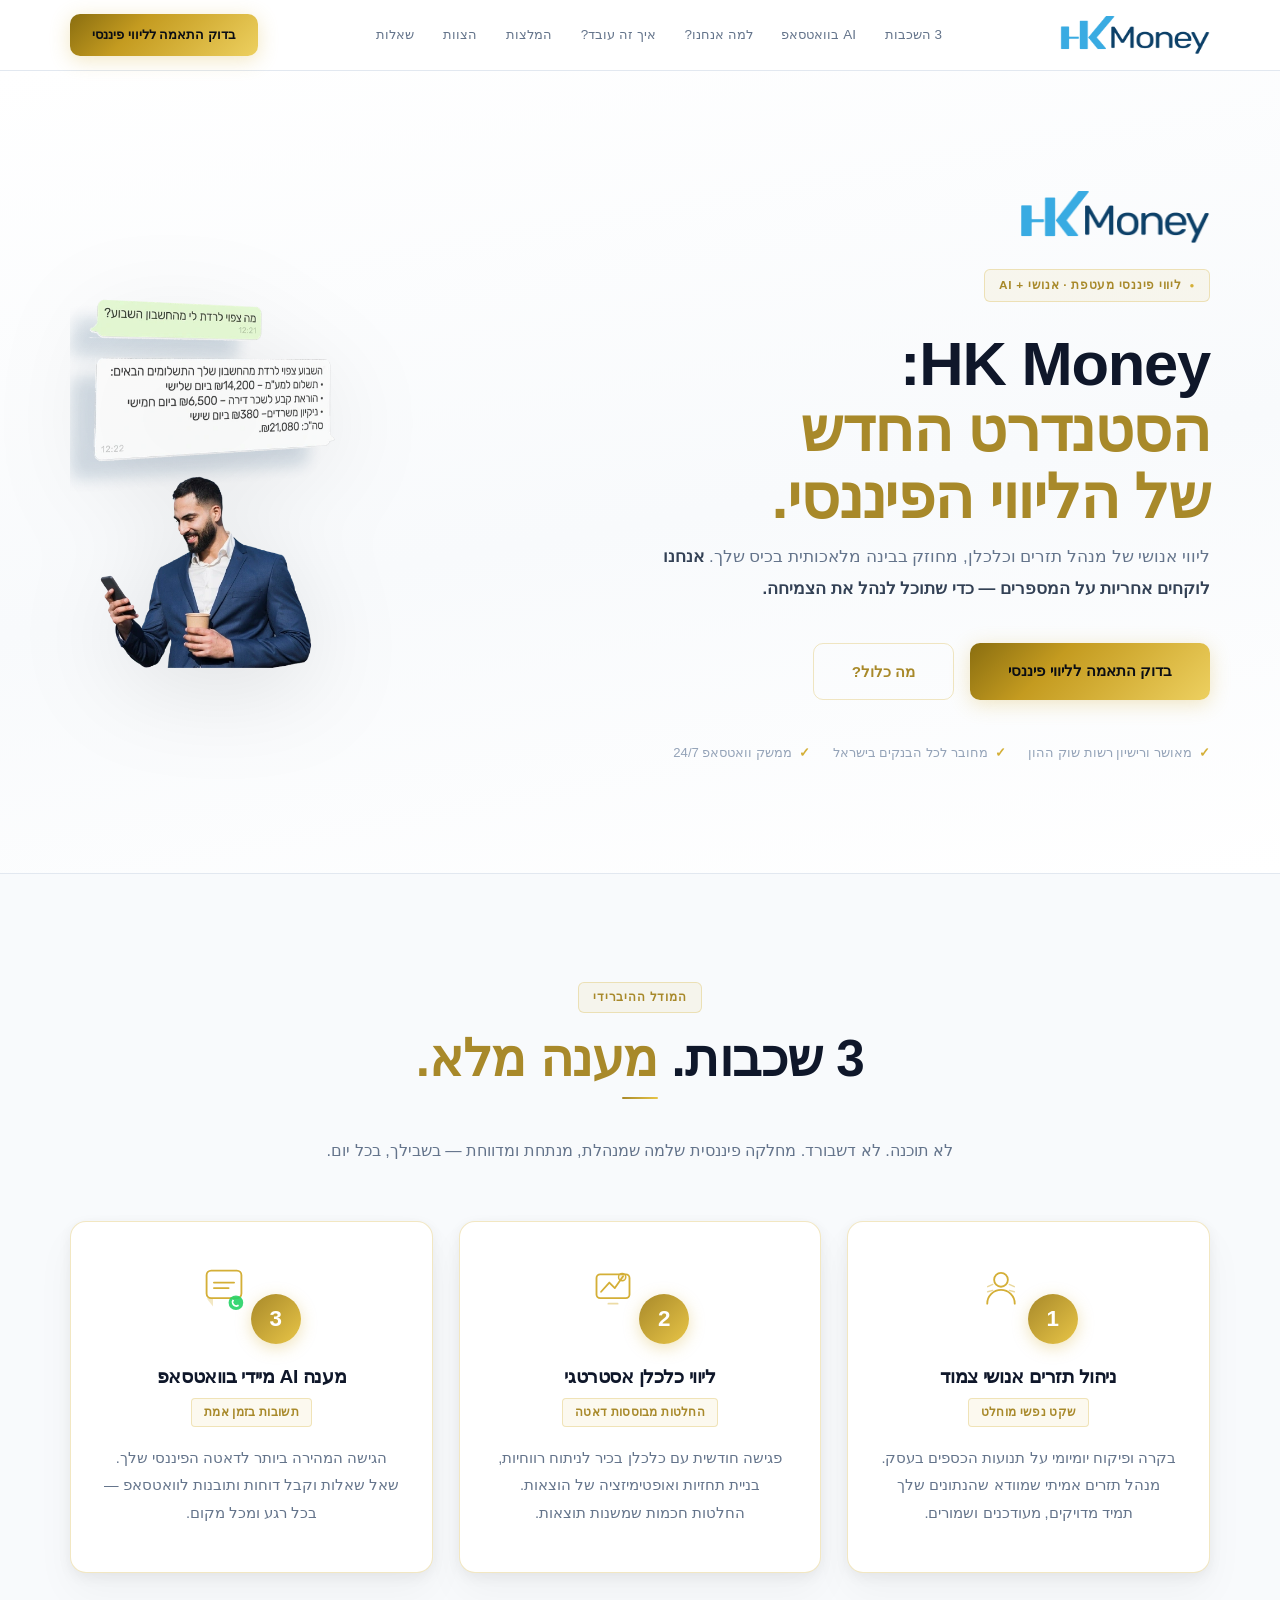
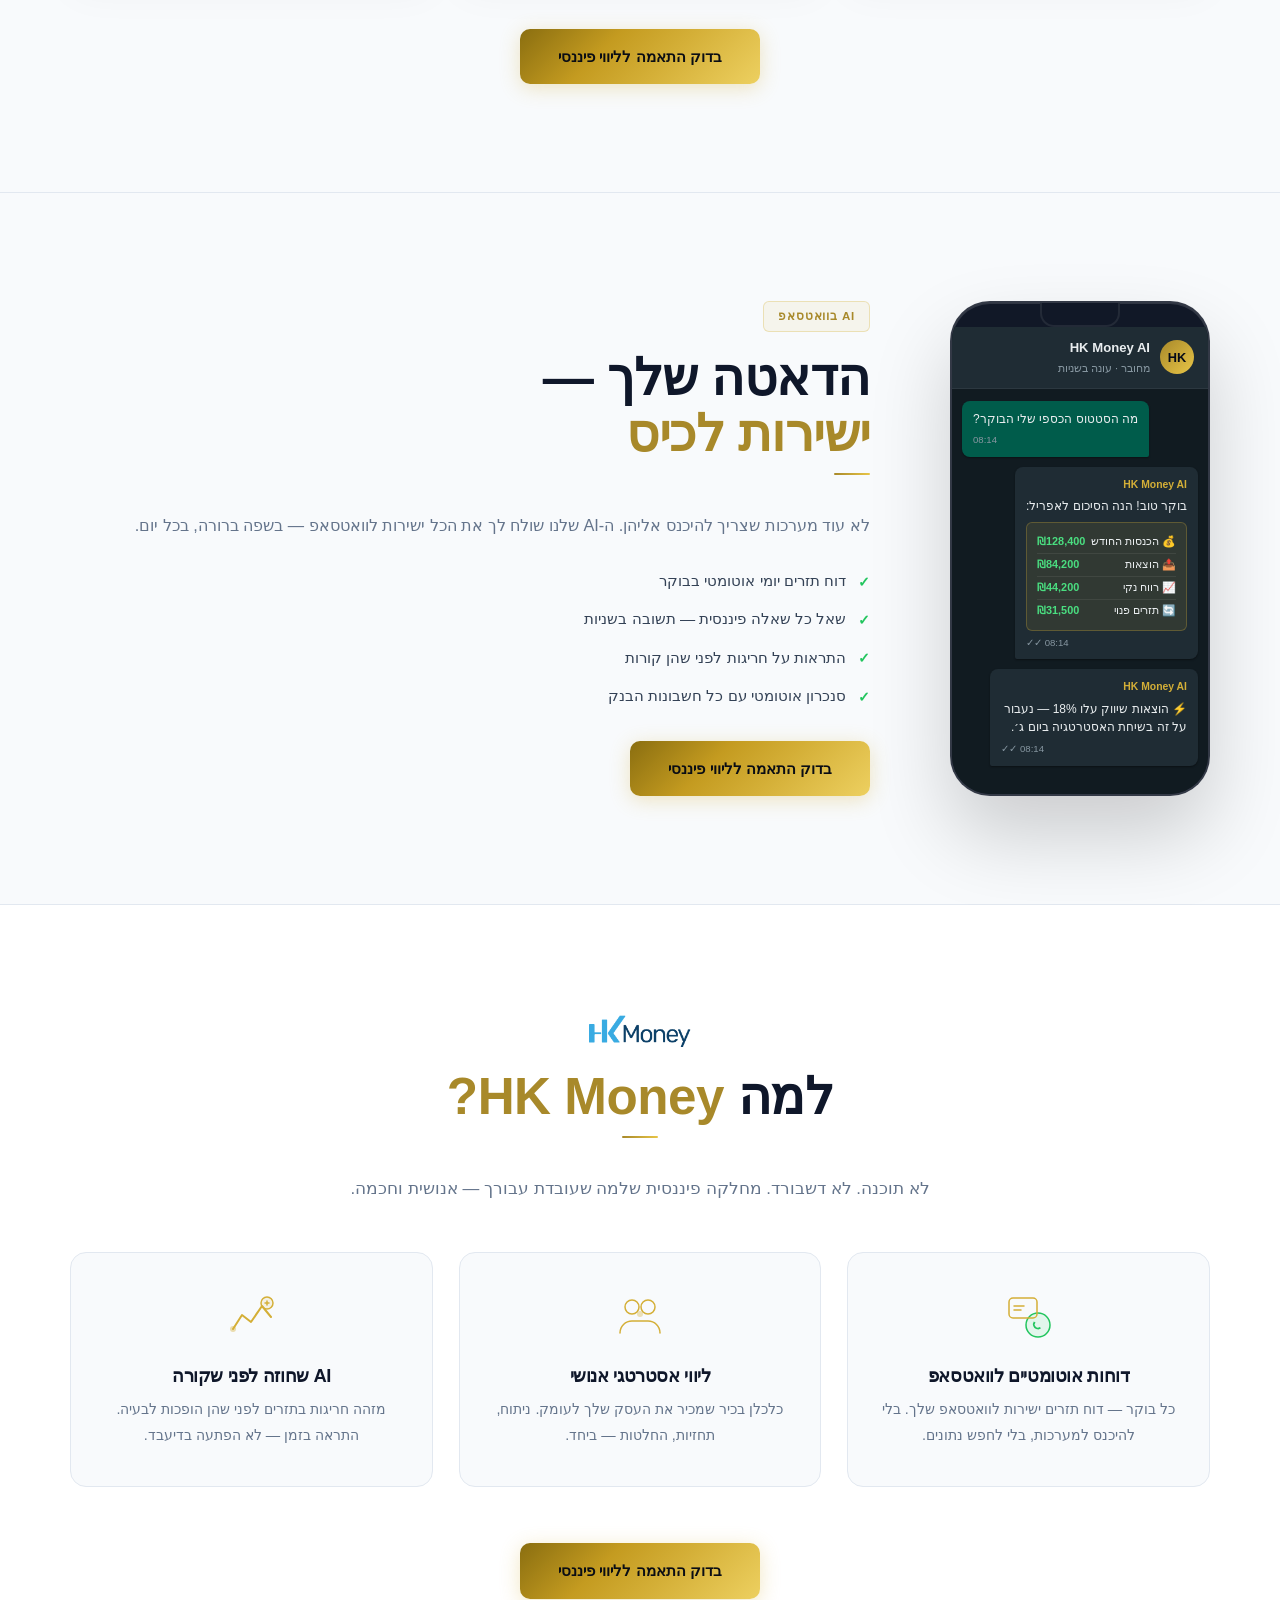
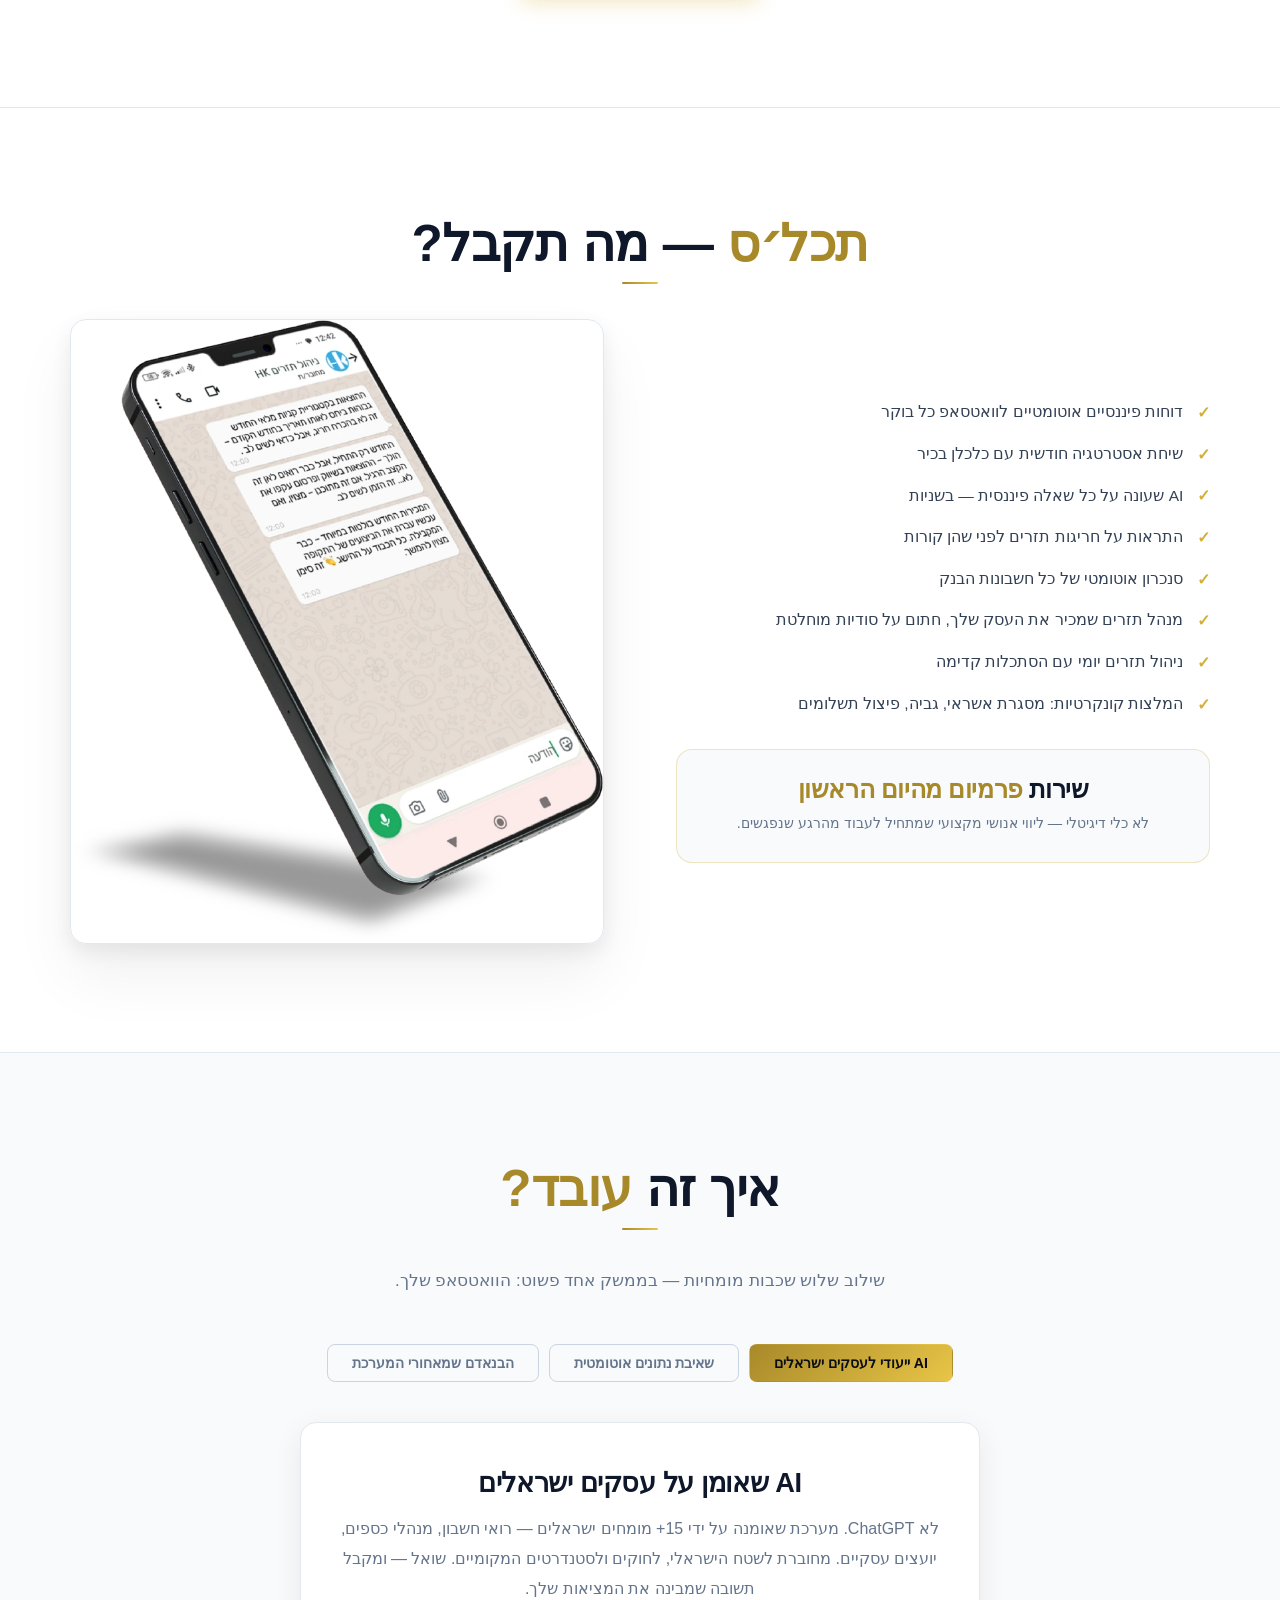
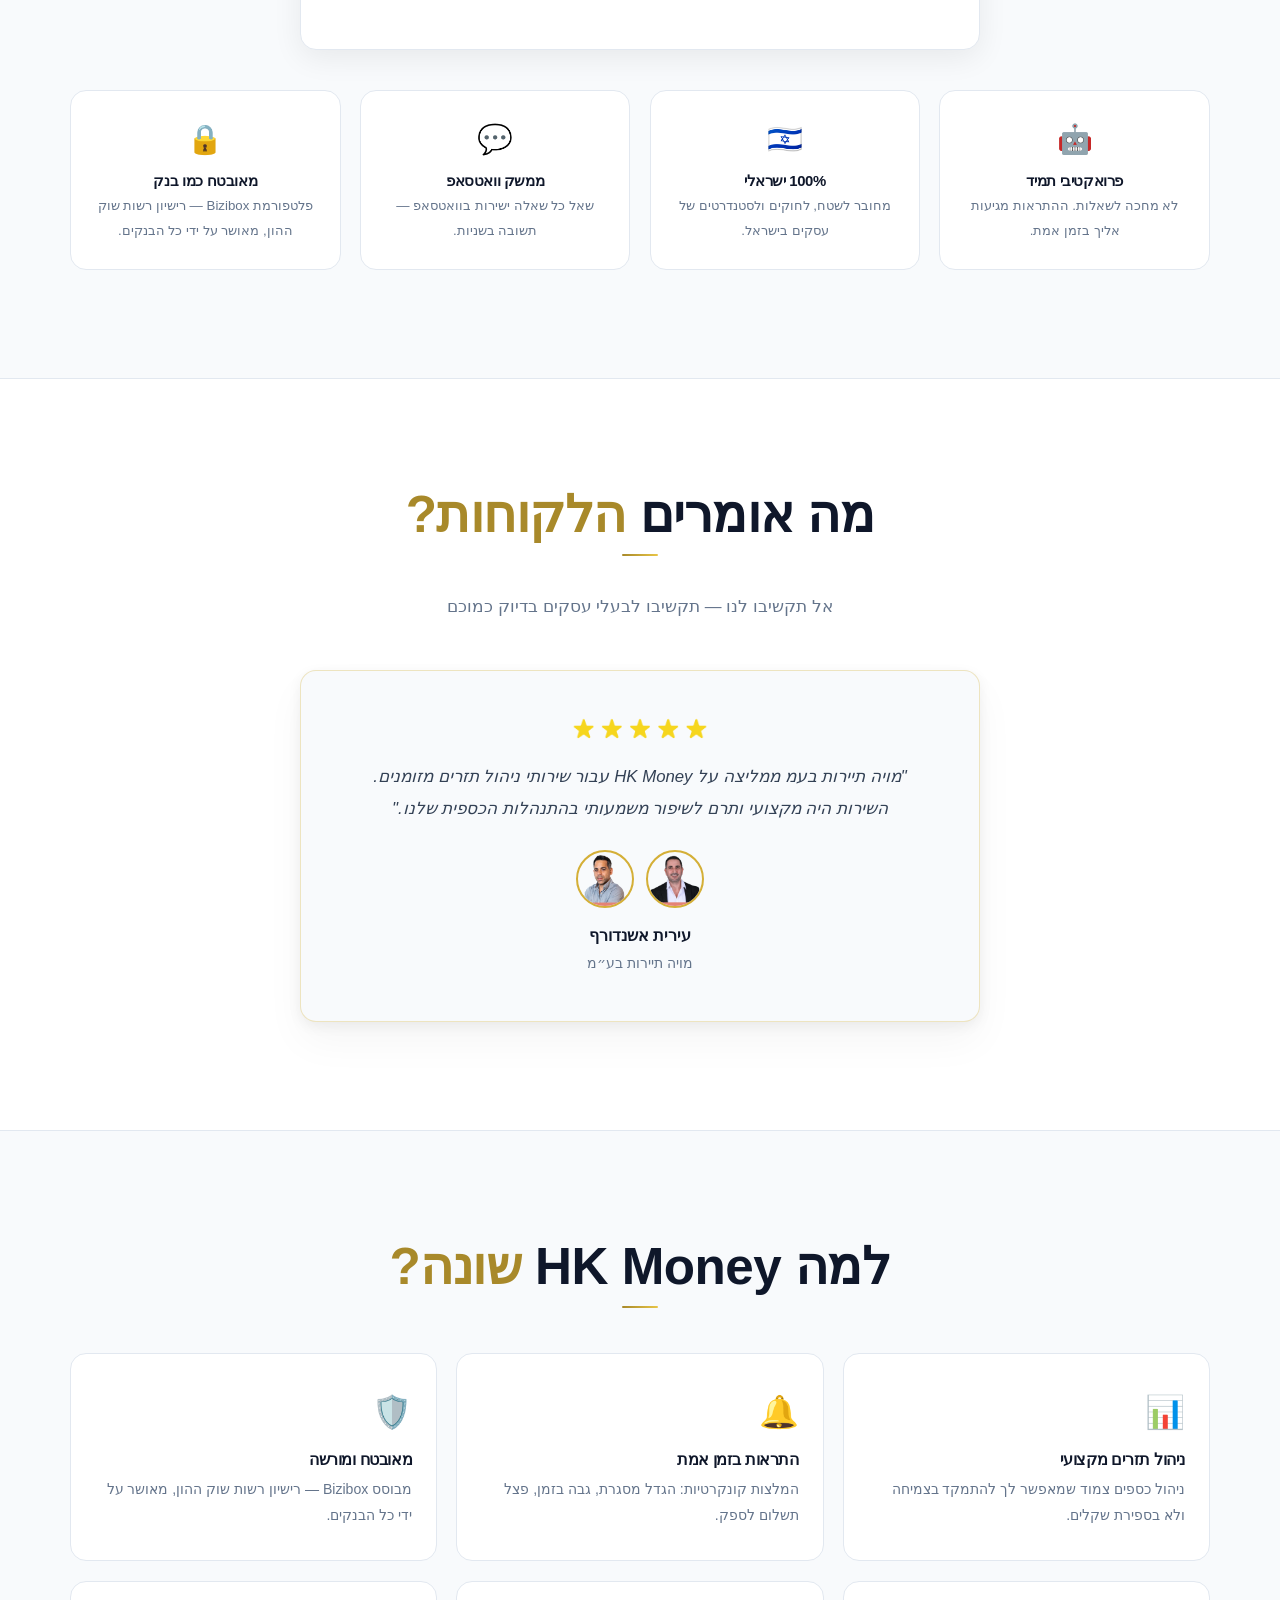
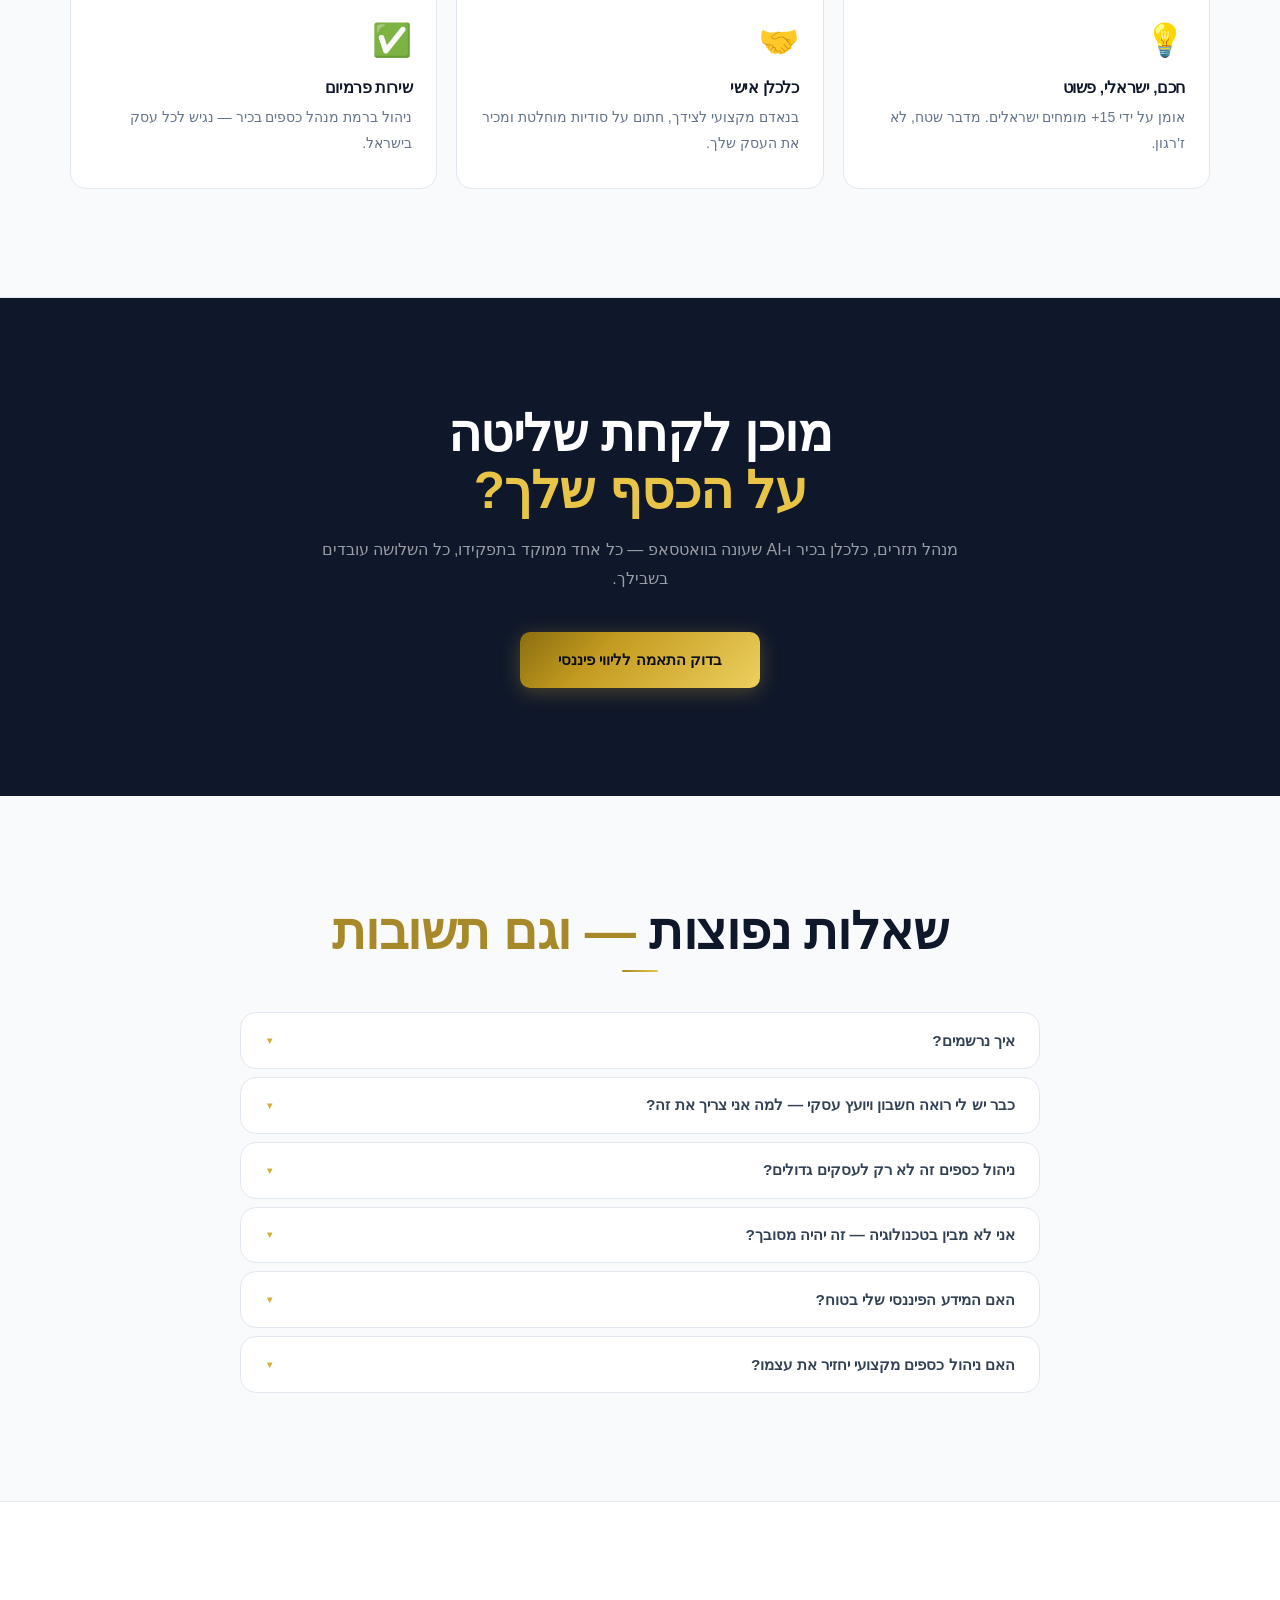
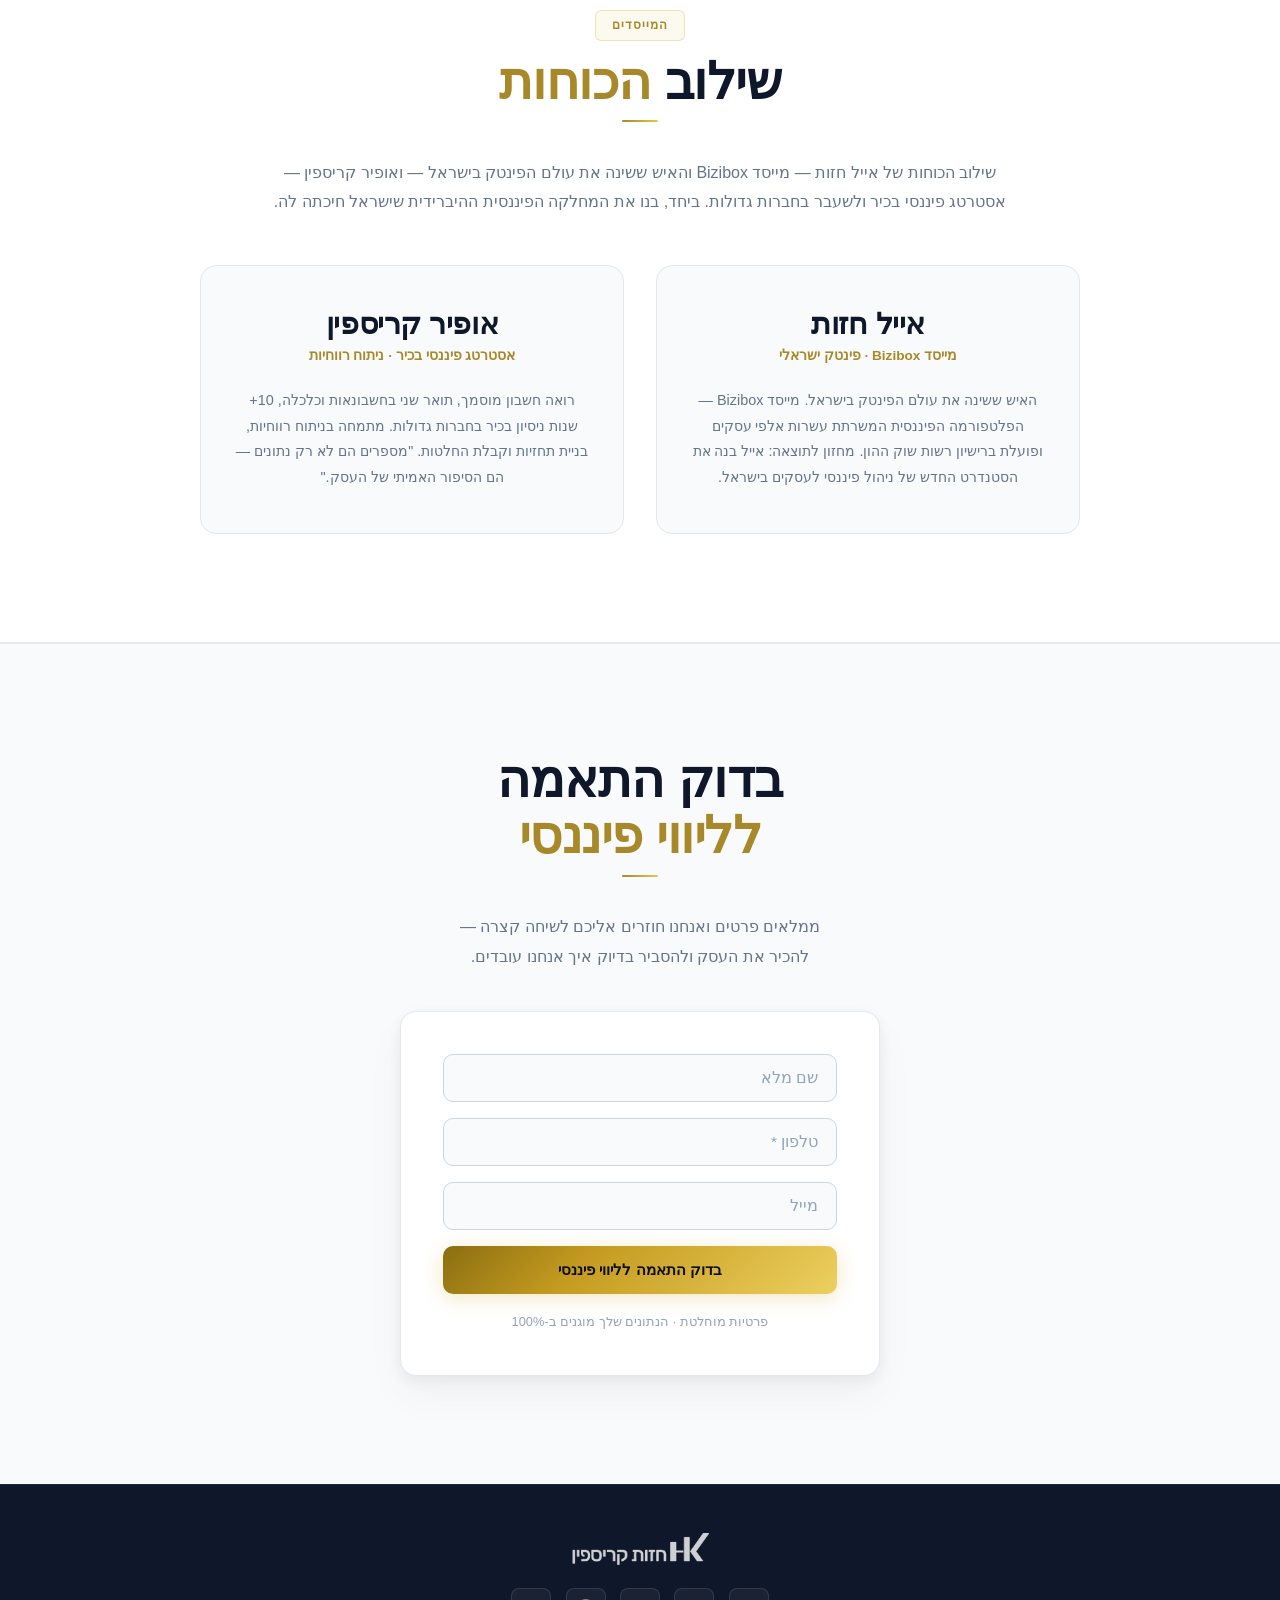
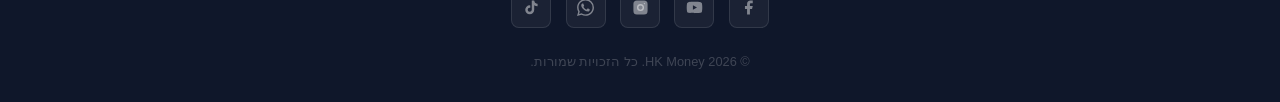
==== commit c3cdcb06: "Pure Light Elite Overhaul: Fixed Layer 1 messaging and Apple-style UI - Full light design system: wh" ====
--- a/index.html
+++ b/index.html
@@ -3,8 +3,8 @@
 <head>
   <meta charset="UTF-8">
   <meta name="viewport" content="width=device-width, initial-scale=1.0">
-  <title>HK Money – הופכים דאטה לרווחים. הופכים ניהול לביטחון.</title>
-  <meta name="description" content="המוח הפיננסי שחושב, מנהל ומגדיל את העסק שלך. ניהול תזרים אנושי, כלכלן בכיר ובינה מלאכותית בוואטסאפ.">
+  <title>HK Money – הסטנדרט החדש של הליווי הפיננסי</title>
+  <meta name="description" content="ליווי אנושי של מנהל תזרים וכלכלן, מחוזק בבינה מלאכותית בוואטסאפ. אנחנו לוקחים אחריות על המספרים – כדי שתוכל לנהל את הצמיחה.">
   <link rel="icon" href="images/hkmoney_favicon.png" type="image/png">
   <link rel="stylesheet" href="style.css">
 
@@ -36,7 +36,7 @@
       <a href="#faq">שאלות</a>
     </nav>
     <div class="header-cta">
-      <a href="#contact" class="btn btn-gold">אני רוצה ליווי פיננסי</a>
+      <a href="#contact" class="btn btn-gold">בדוק התאמה לליווי פיננסי</a>
     </div>
     <div class="hamburger" id="hamburger" onclick="toggleMenu()" aria-label="תפריט">
       <span></span><span></span><span></span>
@@ -50,7 +50,7 @@
     <a href="#reviews"   onclick="closeMenu()">המלצות</a>
     <a href="#team"      onclick="closeMenu()">הצוות</a>
     <a href="#faq"       onclick="closeMenu()">שאלות</a>
-    <a href="#contact"   onclick="closeMenu()">צור קשר</a>
+    <a href="#contact"   onclick="closeMenu()">בדוק התאמה</a>
   </div>
 </header>
 
@@ -59,14 +59,10 @@
      HERO
 ════════════════════════════════════ -->
 <section id="hero">
-  <div class="s-glow hero-g1"></div>
-  <div class="s-glow hero-g2"></div>
-  <div class="s-glow hero-g3"></div>
-
   <div class="container">
     <div class="hero-inner">
+
       <div class="hero-content">
-
         <div class="hero-logo">
           <img src="images/HKMoney_logo.webp" alt="HK Money" width="190" height="58">
         </div>
@@ -74,27 +70,31 @@
         <div class="hero-badge">ליווי פיננסי מעטפת · אנושי + AI</div>
 
         <h1 class="hero-title">
-          הופכים דאטה לרווחים.<br>
-          <span class="gold">הופכים ניהול לביטחון.</span>
+          HK Money:<br>
+          <span class="gold">הסטנדרט החדש<br>של הליווי הפיננסי.</span>
         </h1>
 
-        <p class="hero-title-2">המוח הפיננסי שחושב, מנהל ומגדיל את העסק שלך</p>
-
         <p class="hero-sub">
-          מחלקה פיננסית היברידית שלמה: ניהול תזרים אנושי יומי,
-          ליווי כלכלן בכיר וממשק AI ישירות לוואטסאפ שלך.<br>
-          <strong>אנחנו לוקחים אחריות על המספרים — אתה לוקח אחריות על הצמיחה.</strong>
+          ליווי אנושי של מנהל תזרים וכלכלן, מחוזק בבינה מלאכותית בכיס שלך.
+          <strong>אנחנו לוקחים אחריות על המספרים — כדי שתוכל לנהל את הצמיחה.</strong>
         </p>
 
         <div class="hero-ctas">
-          <a href="#contact" class="btn btn-pulse">אני רוצה להתחיל עכשיו</a>
-          <a href="#why"     class="btn btn-ghost">איך זה עובד?</a>
-        </div>
-
-      </div>
+          <a href="#contact" class="btn btn-gold">בדוק התאמה לליווי פיננסי</a>
+          <a href="#why"     class="btn btn-ghost">מה כלול?</a>
+        </div>
+
+        <div class="hero-trust">
+          <span class="hero-trust-item">מאושר ורישיון רשות שוק ההון</span>
+          <span class="hero-trust-item">מחובר לכל הבנקים בישראל</span>
+          <span class="hero-trust-item">ממשק וואטסאפ 24/7</span>
+        </div>
+      </div>
+
       <div class="hero-image" aria-hidden="true">
         <img src="images/phone_hold_m_4.webp" alt="" width="280" height="380" loading="lazy">
       </div>
+
     </div>
   </div>
 </section>
@@ -104,17 +104,16 @@
      3-LAYER MODEL
 ════════════════════════════════════ -->
 <section id="why">
-  <div class="s-glow why-g1"></div>
   <div class="container">
 
     <div style="text-align:center">
-      <span style="display:inline-block; background:rgba(212,175,55,0.08); border:1px solid rgba(212,175,55,0.28); border-radius:6px; color:var(--gold-lt); font-size:.72rem; font-weight:600; letter-spacing:.8px; padding:6px 14px; margin-bottom:1rem;">ליווי פיננסי מעטפת</span>
-    </div>
-    <h2 class="section-title">3 שכבות. <span class="gold">שקט נפשי מלא.</span></h2>
+      <span class="section-eyebrow">המודל ההיברידי</span>
+    </div>
+    <h2 class="section-title">3 שכבות. <span class="gold">מענה מלא.</span></h2>
     <span class="gold-bar"></span>
     <p class="layers-intro">
-      אתה לא צריך להבין בכספים — אתה צריך מישהו שיבין בשבילך.<br>
-      שלושה מומחים: מנהל תזרים, כלכלן בכיר ובינה מלאכותית — עובדים ביחד בשבילך.
+      לא תוכנה. לא דשבורד. מחלקה פיננסית שלמה שמנהלת, מנתחת ומדווחת —
+      בשבילך, בכל יום.
     </p>
 
     <div class="layers-grid">
@@ -128,9 +127,9 @@
           <path d="M33 19l5.5 2.5M38.5 27l-5.5-1.5" stroke="#D4AF37" stroke-width="1.5" stroke-linecap="round" opacity=".5"/>
           <path d="M15 19l-5.5 2.5M9.5 27l5.5-1.5" stroke="#D4AF37" stroke-width="1.5" stroke-linecap="round" opacity=".5"/>
         </svg>
-        <h3>ליווי אופרטיבי אנושי</h3>
-        <span class="layer-value">שקט נפשי אמיתי</span>
-        <p>העיניים שלך על הכסף — כל יום. בן אדם מקצועי שעובר על הנתונים, מוודא שהכל תקין ומדווח לך. אתה לא לבד עם המספרים.</p>
+        <h3>ניהול תזרים אנושי צמוד</h3>
+        <span class="layer-value">שקט נפשי מוחלט</span>
+        <p>בקרה ופיקוח יומיומי על תנועות הכספים בעסק. מנהל תזרים אמיתי שמוודא שהנתונים שלך תמיד מדויקים, מעודכנים ושמורים.</p>
       </div>
 
       <!-- שכבה 2 -->
@@ -142,9 +141,9 @@
           <circle cx="34" cy="11" r="4" fill="rgba(212,175,55,0.15)" stroke="#D4AF37" stroke-width="1.5"/>
           <path d="M19 40h10" stroke="#D4AF37" stroke-width="2" stroke-linecap="round" opacity=".45"/>
         </svg>
-        <h3>אסטרטגיה ורווחיות</h3>
-        <span class="layer-value">יותר כסף הביתה</span>
-        <p>המוח שמאחורי הצמיחה. שיחת אסטרטגיה חודשית עם כלכלן בכיר — מנתחים את הרווחיות, מוצאים מה אפשר לשפר ומקבלים החלטות שמשנות תוצאות.</p>
+        <h3>ליווי כלכלן אסטרטגי</h3>
+        <span class="layer-value">החלטות מבוססות דאטה</span>
+        <p>פגישה חודשית עם כלכלן בכיר לניתוח רווחיות, בניית תחזיות ואופטימיזציה של הוצאות. החלטות חכמות שמשנות תוצאות.</p>
       </div>
 
       <!-- שכבה 3 -->
@@ -157,15 +156,15 @@
           <circle cx="37" cy="39" r="8" fill="#25D366" opacity=".9"/>
           <path d="M34 38.5c.4 1.6 1.8 3 3.4 3.3l2.1-.9.9 1.7-2.5 1a6 6 0 0 1-5.6-5.6l1-2.5 1.7.9-1 2.1z" fill="#fff"/>
         </svg>
-        <h3>בינה מלאכותית בוואטסאפ</h3>
-        <span class="layer-value">תשובות בשניות</span>
-        <p>התשובות שלך בכיס. שאל הכל — "מה המצב שלי החודש?", "כמה הוצאתי על שיווק?" — וקבל דוחות ותשובות ישירות לוואטסאפ, 24/7.</p>
+        <h3>מענה AI מיידי בוואטסאפ</h3>
+        <span class="layer-value">תשובות בזמן אמת</span>
+        <p>הגישה המהירה ביותר לדאטה הפיננסי שלך. שאל שאלות וקבל דוחות ותובנות לוואטסאפ — בכל רגע ומכל מקום.</p>
       </div>
 
     </div>
 
     <div style="text-align:center; margin-top:3.5rem;">
-      <a href="#contact" class="btn btn-gold">אני רוצה את 3 השכבות</a>
+      <a href="#contact" class="btn btn-gold">בדוק התאמה לליווי פיננסי</a>
     </div>
   </div>
 </section>
@@ -175,8 +174,6 @@
      WHATSAPP MOCKUP
 ════════════════════════════════════ -->
 <section id="wa-mockup">
-  <div class="s-glow wm-g1"></div>
-  <div class="s-glow wm-g2"></div>
   <div class="container">
     <div class="wa-inner">
 
@@ -194,13 +191,11 @@
             </div>
             <div class="wa-msgs">
 
-              <!-- שאלת משתמש -->
               <div class="wa-msg wa-msg-out">
                 <div class="wa-msg-text">מה הסטטוס הכספי שלי הבוקר?</div>
                 <div class="wa-msg-time">08:14</div>
               </div>
 
-              <!-- תשובת AI -->
               <div class="wa-msg">
                 <div class="wa-msg-label">HK Money AI</div>
                 <div class="wa-msg-text">בוקר טוב! הנה הסיכום לאפריל:</div>
@@ -225,10 +220,9 @@
                 <div class="wa-msg-time">08:14 ✓✓</div>
               </div>
 
-              <!-- תובנה -->
               <div class="wa-msg">
                 <div class="wa-msg-label">HK Money AI</div>
-                <div class="wa-msg-text">⚡ תובנה: הוצאות שיווק עלו 18% — נעבור על זה בשיחת האסטרטגיה ביום ג׳.</div>
+                <div class="wa-msg-text">⚡ הוצאות שיווק עלו 18% — נעבור על זה בשיחת האסטרטגיה ביום ג׳.</div>
                 <div class="wa-msg-time">08:14 ✓✓</div>
               </div>
 
@@ -239,16 +233,17 @@
 
       <!-- Text -->
       <div class="wa-text">
-        <h2 class="section-title">הדשבורד שלך —<br><span class="gold">ישירות לוואטסאפ</span></h2>
+        <span class="section-eyebrow">AI בוואטסאפ</span>
+        <h2 class="section-title">הדאטה שלך —<br><span class="gold">ישירות לכיס</span></h2>
         <span class="gold-bar"></span>
-        <p>לא עוד מערכות שצריך להיכנס אליהן. ה-AI שלנו שולח לך את הכל ישר לוואטסאפ — בשפה ברורה, בלי ז'רגון, כל יום בבוקר.</p>
+        <p>לא עוד מערכות שצריך להיכנס אליהן. ה-AI שלנו שולח לך את הכל ישירות לוואטסאפ — בשפה ברורה, בכל יום.</p>
         <ul>
           <li>דוח תזרים יומי אוטומטי בבוקר</li>
           <li>שאל כל שאלה פיננסית — תשובה בשניות</li>
           <li>התראות על חריגות לפני שהן קורות</li>
           <li>סנכרון אוטומטי עם כל חשבונות הבנק</li>
         </ul>
-        <a href="#contact" class="btn btn-gold">אני רוצה גישה לוואטסאפ</a>
+        <a href="#contact" class="btn btn-gold">בדוק התאמה לליווי פיננסי</a>
       </div>
 
     </div>
@@ -260,7 +255,6 @@
      WHY HK MONEY
 ════════════════════════════════════ -->
 <section id="features">
-  <div class="s-glow f-g1"></div>
   <div class="container">
     <div class="features-logo">
       <img src="images/HKMoney_3.webp" alt="HK Money" height="36">
@@ -275,13 +269,13 @@
 
       <div class="why-card">
         <svg class="why-card-icon" viewBox="0 0 50 50" fill="none" xmlns="http://www.w3.org/2000/svg">
-          <circle cx="34" cy="34" r="12" fill="rgba(37,211,102,0.12)" stroke="#25D366" stroke-width="1.5"/>
-          <path d="M30.5 33.5c.4 1.6 1.8 3 3.4 3.3l2.1-.9.9 1.7-2.5 1a6 6 0 0 1-5.6-5.6l1-2.5 1.7.9-1 2.1z" fill="#25D366"/>
+          <circle cx="34" cy="34" r="12" fill="rgba(37,211,102,0.1)" stroke="#22C55E" stroke-width="1.5"/>
+          <path d="M30.5 33.5c.4 1.6 1.8 3 3.4 3.3l2.1-.9.9 1.7-2.5 1a6 6 0 0 1-5.6-5.6l1-2.5 1.7.9-1 2.1z" fill="#22C55E"/>
           <rect x="5" y="7" width="28" height="20" rx="4" stroke="#D4AF37" stroke-width="1.5"/>
           <path d="M10 15h10M10 19h7" stroke="#D4AF37" stroke-width="1.5" stroke-linecap="round"/>
         </svg>
         <h3>דוחות אוטומטיים לוואטסאפ</h3>
-        <p>כל בוקר — דוח תזרים ישירות לוואטסאפ שלך. בלי להיכנס למערכות, בלי לחפש נתונים. קורא ויודע.</p>
+        <p>כל בוקר — דוח תזרים ישירות לוואטסאפ שלך. בלי להיכנס למערכות, בלי לחפש נתונים.</p>
       </div>
 
       <div class="why-card">
@@ -292,7 +286,7 @@
           <circle cx="25" cy="23" r="3" fill="#D4AF37" opacity=".35"/>
         </svg>
         <h3>ליווי אסטרטגי אנושי</h3>
-        <p>כלכלן בכיר שמכיר את העסק שלך ולא משאיר אותך לבד עם המספרים. ניתוח, תחזיות, החלטות — ביחד.</p>
+        <p>כלכלן בכיר שמכיר את העסק שלך לעומק. ניתוח, תחזיות, החלטות — ביחד.</p>
       </div>
 
       <div class="why-card">
@@ -303,13 +297,13 @@
           <circle cx="7" cy="38" r="3" fill="#D4AF37" opacity=".4"/>
         </svg>
         <h3>AI שחוזה לפני שקורה</h3>
-        <p>מזהה חריגות בתזרים לפני שהן הופכות לבעיה. אתה מקבל התראה — לא הפתעה.</p>
+        <p>מזהה חריגות בתזרים לפני שהן הופכות לבעיה. התראה בזמן — לא הפתעה בדיעבד.</p>
       </div>
 
     </div>
 
     <div style="text-align:center; margin-top:3.5rem;">
-      <a href="#contact" class="btn btn-gold">אני רוצה את כל זה</a>
+      <a href="#contact" class="btn btn-gold">בדוק התאמה לליווי פיננסי</a>
     </div>
   </div>
 </section>
@@ -319,7 +313,6 @@
      GIVES
 ════════════════════════════════════ -->
 <section id="gives">
-  <div class="s-glow gv-g1"></div>
   <div class="container">
     <h2 class="section-title"><span class="gold">תכל׳ס</span> — מה תקבל?</h2>
     <span class="gold-bar"></span>
@@ -331,13 +324,13 @@
           <li>AI שעונה על כל שאלה פיננסית — בשניות</li>
           <li>התראות על חריגות תזרים לפני שהן קורות</li>
           <li>סנכרון אוטומטי של כל חשבונות הבנק</li>
-          <li>מנהל כספים שמכיר את העסק שלך, חתום על סודיות מוחלטת</li>
+          <li>מנהל תזרים שמכיר את העסק שלך, חתום על סודיות מוחלטת</li>
           <li>ניהול תזרים יומי עם הסתכלות קדימה</li>
           <li>המלצות קונקרטיות: מסגרת אשראי, גביה, פיצול תשלומים</li>
         </ul>
         <div class="gives-promo">
-          <h3>שירות <span style="color:var(--gold-lt)">פרמיום מהיום הראשון</span></h3>
-          <p>לא כלי דיגיטלי — ליווי אנושי מקצועי שמתחיל לעבוד מהרגע הראשון.</p>
+          <h3>שירות <span style="color:var(--gold-dk)">פרמיום מהיום הראשון</span></h3>
+          <p>לא כלי דיגיטלי — ליווי אנושי מקצועי שמתחיל לעבוד מהרגע שנפגשים.</p>
         </div>
       </div>
       <div class="gives-image">
@@ -487,12 +480,12 @@
 ════════════════════════════════════ -->
 <section id="cta-mid">
   <div class="container">
-    <h2 class="section-title">הגב הפיננסי שלך —<br><span class="gold">אנושי, חכם, תמיד שם.</span></h2>
+    <h2 class="section-title">מוכן לקחת שליטה<br><span class="gold">על הכסף שלך?</span></h2>
     <p>
-      מנהל תזרים שמנהל לך את הכסף יום-יום, כלכלן שמכיר את העסק שלך
-      ו-AI שעונה לך בוואטסאפ. ליווי פיננסי מעטפת — בלי פשרות.
+      מנהל תזרים, כלכלן בכיר ו-AI שעונה בוואטסאפ —
+      כל אחד ממוקד בתפקידו, כל השלושה עובדים בשבילך.
     </p>
-    <a href="#contact" class="btn btn-pulse">אני רוצה להצטרף עכשיו</a>
+    <a href="#contact" class="btn btn-gold">בדוק התאמה לליווי פיננסי</a>
   </div>
 </section>
 
@@ -533,7 +526,7 @@
       </div>
 
       <div class="faq-item">
-        <button class="faq-q" onclick="toggleFaq(this)">האם ניהול כספים יחזיר את עצמו?</button>
+        <button class="faq-q" onclick="toggleFaq(this)">האם ניהול כספים מקצועי יחזיר את עצמו?</button>
         <div class="faq-a">אם HK Money תחסוך לך אפילו טעות תזרים אחת — היא כיסתה את עצמה. רוב הלקוחות שלנו רואים שיפור פיננסי מדיד תוך שבועות בודדים.</div>
       </div>
 
@@ -555,7 +548,7 @@
     <p class="founders-intro">
       שילוב הכוחות של אייל חזות — מייסד Bizibox והאיש ששינה את עולם הפינטק בישראל —
       ואופיר קריספין — אסטרטג פיננסי בכיר ולשעבר בחברות גדולות.
-      ביחד, הם בנו את המחלקה הפיננסית ההיברידית שישראל חיכתה לה.
+      ביחד, בנו את המחלקה הפיננסית ההיברידית שישראל חיכתה לה.
     </p>
     <div class="team-grid">
       <div class="team-card">
@@ -566,7 +559,7 @@
       <div class="team-card">
         <h3>אופיר קריספין</h3>
         <p class="team-role">אסטרטג פיננסי בכיר · ניתוח רווחיות</p>
-        <p>רואה חשבון מוסמך, תואר שני בחשבונאות וכלכלה, 10+ שנות ניסיון כבכיר בחברות גדולות. מתמחה בניתוח רווחיות, בניית תחזיות וקבלת החלטות. "מספרים הם לא רק נתונים — הם הסיפור האמיתי של העסק."</p>
+        <p>רואה חשבון מוסמך, תואר שני בחשבונאות וכלכלה, 10+ שנות ניסיון בכיר בחברות גדולות. מתמחה בניתוח רווחיות, בניית תחזיות וקבלת החלטות. "מספרים הם לא רק נתונים — הם הסיפור האמיתי של העסק."</p>
       </div>
     </div>
   </div>
@@ -578,13 +571,13 @@
 ════════════════════════════════════ -->
 <section id="contact">
   <div class="container">
-    <h2 class="section-title">רוצה שנקח אחריות<br>
-      <span class="gold">על הכסף שלך?</span>
+    <h2 class="section-title">בדוק התאמה<br>
+      <span class="gold">לליווי פיננסי</span>
     </h2>
     <span class="gold-bar"></span>
     <p class="contact-lead">
       ממלאים פרטים ואנחנו חוזרים אליכם לשיחה קצרה —<br>
-      להכיר את העסק ולהסביר איך אנחנו עובדים.
+      להכיר את העסק ולהסביר בדיוק איך אנחנו עובדים.
     </p>
 
     <form class="contact-form" name="hk-lead" method="POST" data-netlify="true" netlify-honeypot="bot-field" id="main-form">
@@ -601,7 +594,7 @@
         <input type="email" name="email" placeholder="מייל"    autocomplete="email">
       </div>
 
-      <button type="submit" class="btn btn-gold btn-full">שלח — נחזור אליך בהקדם</button>
+      <button type="submit" class="btn btn-gold btn-full">בדוק התאמה לליווי פיננסי</button>
       <p class="form-note">פרטיות מוחלטת · הנתונים שלך מוגנים ב-100%</p>
     </form>
   </div>
@@ -624,7 +617,7 @@
         <svg width="17" height="17" fill="currentColor" viewBox="0 0 24 24"><path d="M22.54 6.42a2.78 2.78 0 0 0-1.94-1.96C18.88 4 12 4 12 4s-6.88 0-8.6.46A2.78 2.78 0 0 0 1.46 6.42 29 29 0 0 0 1 12a29 29 0 0 0 .46 5.58 2.78 2.78 0 0 0 1.94 1.95C5.12 20 12 20 12 20s6.88 0 8.6-.47a2.78 2.78 0 0 0 1.94-1.95A29 29 0 0 0 23 12a29 29 0 0 0-.46-5.58zM9.75 15.02V8.98L15.5 12l-5.75 3.02z"/></svg>
       </a>
       <a href="https://www.instagram.com/hk.hazut.krispin/" target="_blank" rel="noopener" aria-label="Instagram">
-        <svg width="17" height="17" fill="currentColor" viewBox="0 0 24 24"><rect x="2" y="2" width="20" height="20" rx="5" ry="5"/><circle cx="12" cy="12" r="4" fill="none" stroke="#050A18" stroke-width="2"/><circle cx="17.5" cy="6.5" r="1" fill="#050A18"/></svg>
+        <svg width="17" height="17" fill="currentColor" viewBox="0 0 24 24"><rect x="2" y="2" width="20" height="20" rx="5" ry="5"/><circle cx="12" cy="12" r="4" fill="none" stroke="currentColor" stroke-width="2"/><circle cx="17.5" cy="6.5" r="1"/></svg>
       </a>
       <a href="http://wa.link/4hflf4" target="_blank" rel="noopener" aria-label="WhatsApp">
         <svg width="17" height="17" fill="currentColor" viewBox="0 0 24 24"><path d="M17.472 14.382c-.297-.149-1.758-.867-2.03-.967-.273-.099-.471-.148-.67.15-.197.297-.767.966-.94 1.164-.173.199-.347.223-.644.075-.297-.15-1.255-.463-2.39-1.475-.883-.788-1.48-1.761-1.653-2.059-.173-.297-.018-.458.13-.606.134-.133.298-.347.446-.52.149-.174.198-.298.298-.497.099-.198.05-.371-.025-.52-.075-.149-.669-1.612-.916-2.207-.242-.579-.487-.5-.669-.51-.173-.008-.371-.01-.57-.01-.198 0-.52.074-.792.372-.272.297-1.04 1.016-1.04 2.479 0 1.462 1.065 2.875 1.213 3.074.149.198 2.096 3.2 5.077 4.487.709.306 1.262.489 1.694.625.712.227 1.36.195 1.871.118.571-.085 1.758-.719 2.006-1.413.248-.694.248-1.289.173-1.413-.074-.124-.272-.198-.57-.347m-5.421 7.403h-.004a9.87 9.87 0 0 1-5.031-1.378l-.361-.214-3.741.982.998-3.648-.235-.374a9.86 9.86 0 0 1-1.51-5.26c.001-5.45 4.436-9.884 9.888-9.884 2.64 0 5.122 1.03 6.988 2.898a9.825 9.825 0 0 1 2.893 6.994c-.003 5.45-4.437 9.884-9.885 9.884m8.413-18.297A11.815 11.815 0 0 0 12.05 0C5.495 0 .16 5.335.157 11.892c0 2.096.547 4.142 1.588 5.945L.057 24l6.305-1.654a11.882 11.882 0 0 0 5.683 1.448h.005c6.554 0 11.89-5.335 11.893-11.893a11.821 11.821 0 0 0-3.48-8.413z"/></svg>
--- a/style.css
+++ b/style.css
@@ -6,41 +6,42 @@
 /* ═══════════════════════════════════════════════════
    FONTS
 ═══════════════════════════════════════════════════ */
-@import url('https://fonts.googleapis.com/css2?family=Inter:wght@300;400;500;600;700;800;900&family=Assistant:wght@400;600;700;800&display=swap');
+@import url('https://fonts.googleapis.com/css2?family=Inter:wght@300;400;500;600;700;800;900&display=swap');
 
 /* ═══════════════════════════════════════════════════
    DESIGN TOKENS
 ═══════════════════════════════════════════════════ */
 :root {
-  --space-0:    #020617;
-  --space-1:    #060F23;
-  --space-2:    #0A192F;
-  --space-3:    #0F2248;
-
-  --glass:      rgba(255,255,255,0.03);
-  --glass-hi:   rgba(255,255,255,0.07);
-  --glass-md:   rgba(255,255,255,0.05);
-
+  /* Surfaces */
+  --bg:         #FFFFFF;
+  --bg-2:       #F8FAFC;
+  --bg-3:       #F1F5F9;
+
+  /* Typography */
+  --ink:        #0F172A;
+  --ink-2:      #334155;
+  --muted:      #64748B;
+  --muted-lt:   #94A3B8;
+
+  /* Gold */
   --gold:       #D4AF37;
-  --gold-lt:    #F0CC55;
+  --gold-lt:    #E8C547;
   --gold-dk:    #A8892A;
-  --gold-dim:   rgba(212,175,55,0.15);
-  --gold-glow:  rgba(212,175,55,0.22);
-  --gold-border:rgba(212,175,55,0.18);
-  --gold-hi:    rgba(212,175,55,0.42);
-
-  --blue-glow:  rgba(56,130,240,0.12);
-  --purple-glow:rgba(140,70,230,0.1);
-  --teal-glow:  rgba(20,200,180,0.07);
-
-  --white:      #FFFFFF;
-  --text:       #E2EAF8;
-  --text-2:     #B0C4DE;
-  --muted:      rgba(160,185,220,0.65);
-
+  --gold-dim:   rgba(212,175,55,0.08);
+  --gold-border:rgba(212,175,55,0.30);
+  --gold-hi:    rgba(212,175,55,0.55);
+
+  /* Borders & Shadows */
+  --border:     #E2E8F0;
+  --border-2:   #CBD5E1;
+  --shadow-sm:  0 2px 8px  rgba(0,0,0,0.05);
+  --shadow-md:  0 8px 30px rgba(0,0,0,0.07);
+  --shadow-lg:  0 20px 40px rgba(0,0,0,0.04), 0 4px 14px rgba(0,0,0,0.06);
+  --shadow-xl:  0 32px 64px rgba(0,0,0,0.06), 0 8px 20px rgba(0,0,0,0.07);
+
+  --font:       'Inter', -apple-system, sans-serif;
+  --r:          16px;
   --max-w:      1140px;
-  --font:       'Inter', 'Assistant', -apple-system, sans-serif;
-  --r:          12px;
 }
 
 /* ═══════════════════════════════════════════════════
@@ -49,38 +50,50 @@
 html { scroll-behavior: smooth; }
 body {
   font-family: var(--font);
-  background: var(--space-0);
-  color: var(--text);
+  background: var(--bg);
+  color: var(--ink-2);
   direction: rtl;
   overflow-x: hidden;
   font-size: 16px;
-  line-height: 1.6;
+  line-height: 1.65;
   -webkit-font-smoothing: antialiased;
 }
 img { max-width: 100%; height: auto; display: block; }
 a   { text-decoration: none; color: inherit; }
 h1, h2, h3, h4 {
   font-family: var(--font);
-  font-weight: 900;
-  color: var(--white);
+  font-weight: 800;
+  color: var(--ink);
   line-height: 1.1;
-  letter-spacing: -0.5px;
-}
-p      { color: var(--muted); line-height: 1.88; }
-strong { color: var(--text);  font-weight: 600; }
+  letter-spacing: -0.4px;
+}
+p      { color: var(--muted); line-height: 1.85; }
+strong { color: var(--ink-2); font-weight: 600; }
 
 /* ═══════════════════════════════════════════════════
    LAYOUT
 ═══════════════════════════════════════════════════ */
 .container { width: 90%; max-width: var(--max-w); margin: 0 auto; }
-section    { padding: 110px 0; position: relative; overflow: hidden; }
+section    { padding: 108px 0; position: relative; }
+
+.section-eyebrow {
+  display: inline-block;
+  background: var(--gold-dim);
+  border: 1px solid var(--gold-border);
+  border-radius: 6px;
+  color: var(--gold-dk);
+  font-size: .72rem; font-weight: 700;
+  letter-spacing: .8px; padding: 5px 14px;
+  margin-bottom: 1.1rem;
+}
 
 .section-title {
-  font-size: clamp(2rem, 4.5vw, 3.5rem);
-  font-weight: 900;
+  font-size: clamp(1.9rem, 4vw, 3.2rem);
+  font-weight: 800;
   text-align: center;
   margin-bottom: .5rem;
-  color: var(--white);
+  color: var(--ink);
+  letter-spacing: -0.5px;
 }
 .section-sub {
   text-align: center;
@@ -88,20 +101,16 @@
   max-width: 680px;
   margin: 0 auto 3rem;
   color: var(--muted);
-  line-height: 1.88;
-}
-
-.gold     { color: var(--gold-lt); }
+  line-height: 1.85;
+}
+
+.gold     { color: var(--gold-dk); }
 .gold-bar {
-  display: block; width: 42px; height: 2px;
+  display: block;
+  width: 36px; height: 2px;
   background: linear-gradient(90deg, var(--gold-dk), var(--gold-lt));
-  border-radius: 2px; margin: .6rem auto 2rem;
-}
-
-/* section glow helper */
-.s-glow {
-  position: absolute; border-radius: 50%;
-  pointer-events: none; z-index: 0;
+  border-radius: 2px;
+  margin: .65rem auto 2.2rem;
 }
 
 /* ═══════════════════════════════════════════════════
@@ -109,8 +118,8 @@
 ═══════════════════════════════════════════════════ */
 .btn {
   display: inline-block;
-  padding: 15px 40px;
-  border-radius: 8px;
+  padding: 15px 38px;
+  border-radius: 10px;
   font-family: var(--font);
   font-size: .95rem;
   font-weight: 700;
@@ -123,44 +132,31 @@
 .btn:hover  { transform: translateY(-2px); }
 .btn:active { transform: translateY(0); }
 
-/* Metallic gold — main CTA */
+/* Primary: Metallic Gold */
 .btn-gold {
   background: linear-gradient(135deg, #8A6E10 0%, #C49B20 35%, #D4AF37 60%, #EDD060 100%);
   color: #0A0D14;
   font-weight: 800;
-  box-shadow: 0 4px 24px rgba(212,175,55,0.35);
+  box-shadow: 0 4px 20px rgba(212,175,55,0.30);
 }
 .btn-gold:hover {
-  filter: brightness(1.1);
-  box-shadow: 0 8px 40px rgba(212,175,55,0.55);
-}
-
-/* Pulsing CTA — hero primary */
-.btn-pulse {
-  background: linear-gradient(135deg, #8A6E10 0%, #C49B20 35%, #D4AF37 60%, #EDD060 100%);
-  color: #0A0D14;
-  font-weight: 800;
-  box-shadow: 0 4px 24px rgba(212,175,55,0.35);
-  animation: pulse-cta 2.8s ease-in-out infinite;
-}
-.btn-pulse:hover {
-  filter: brightness(1.1);
-  animation: none;
-  box-shadow: 0 8px 40px rgba(212,175,55,0.6);
-}
-@keyframes pulse-cta {
-  0%, 100% { box-shadow: 0 4px 24px rgba(212,175,55,0.35); }
-  50%       { box-shadow: 0 4px 48px rgba(212,175,55,0.65), 0 0 80px rgba(212,175,55,0.2); }
-}
-
+  filter: brightness(1.07);
+  box-shadow: 0 8px 36px rgba(212,175,55,0.45);
+}
+
+/* Ghost: Outlined gold */
 .btn-ghost {
   background: transparent;
-  border: 1px solid var(--gold-border);
-  color: var(--gold-lt);
+  border: 1.5px solid var(--gold-border);
+  color: var(--gold-dk);
   font-weight: 600;
 }
-.btn-ghost:hover { background: var(--gold-dim); border-color: var(--gold-hi); }
-
+.btn-ghost:hover {
+  background: var(--gold-dim);
+  border-color: var(--gold-hi);
+}
+
+/* Full width */
 .btn-full { width: 100%; display: block; text-align: center; }
 
 /* ═══════════════════════════════════════════════════
@@ -168,11 +164,11 @@
 ═══════════════════════════════════════════════════ */
 #header {
   position: sticky; top: 0; z-index: 1000;
-  background: rgba(2,6,23,0.88);
-  backdrop-filter: blur(24px);
-  -webkit-backdrop-filter: blur(24px);
-  border-bottom: 1px solid var(--gold-border);
-  padding: 12px 0;
+  background: rgba(255,255,255,0.92);
+  backdrop-filter: blur(20px);
+  -webkit-backdrop-filter: blur(20px);
+  border-bottom: 1px solid var(--border);
+  padding: 14px 0;
 }
 .header-inner {
   display: flex; align-items: center;
@@ -180,30 +176,30 @@
 }
 .header-logo img { height: 38px; }
 
-nav { display: flex; gap: 1.6rem; align-items: center; }
+nav { display: flex; gap: 1.8rem; align-items: center; }
 nav a {
-  font-size: .83rem; font-weight: 500;
+  font-size: .84rem; font-weight: 500;
   color: var(--muted); white-space: nowrap;
   transition: color .2s;
 }
-nav a:hover { color: var(--white); }
-.header-cta .btn { padding: 10px 24px; font-size: .84rem; }
+nav a:hover { color: var(--ink); }
+.header-cta .btn { padding: 10px 22px; font-size: .84rem; }
 
 .hamburger { display: none; flex-direction: column; gap: 5px; cursor: pointer; padding: 4px; }
-.hamburger span { width: 24px; height: 2px; background: var(--gold); border-radius: 2px; }
+.hamburger span { width: 24px; height: 2px; background: var(--ink); border-radius: 2px; }
 
 #mobile-menu {
   display: none; flex-direction: column;
-  background: rgba(2,6,23,0.98);
-  border-bottom: 1px solid var(--gold-border);
+  background: var(--bg);
+  border-bottom: 1px solid var(--border);
   padding: .8rem 5%;
 }
 #mobile-menu a {
-  font-weight: 500; color: var(--text); font-size: .95rem;
-  padding: .65rem 0; border-bottom: 1px solid rgba(255,255,255,0.07);
+  font-weight: 500; color: var(--ink-2); font-size: .95rem;
+  padding: .65rem 0; border-bottom: 1px solid var(--border);
   transition: color .2s;
 }
-#mobile-menu a:hover { color: var(--gold-lt); }
+#mobile-menu a:hover { color: var(--gold-dk); }
 #mobile-menu a:last-child { border: none; }
 #mobile-menu.open { display: flex; }
 
@@ -211,226 +207,188 @@
    HERO
 ═══════════════════════════════════════════════════ */
 #hero {
-  background: linear-gradient(155deg, #020617 0%, #060F23 45%, #0A192F 100%);
+  background: linear-gradient(170deg, #FFFFFF 0%, #F8FAFC 55%, #FFFFFF 100%);
   padding: 120px 0 110px;
-  min-height: 620px;
-}
-
-.hero-g1 {
-  width: 700px; height: 700px;
-  background: radial-gradient(circle, rgba(212,175,55,0.13) 0%, transparent 65%);
-  top: -220px; right: -120px;
-}
-.hero-g2 {
-  width: 500px; height: 500px;
-  background: radial-gradient(circle, rgba(56,130,240,0.1) 0%, transparent 65%);
-  bottom: -120px; left: 5%;
-}
-.hero-g3 {
-  width: 380px; height: 380px;
-  background: radial-gradient(circle, rgba(140,70,230,0.09) 0%, transparent 65%);
-  top: 30%; left: 38%;
+  min-height: 600px;
+  border-bottom: 1px solid var(--border);
 }
 
 .hero-inner {
   display: flex; align-items: center;
   justify-content: space-between;
-  gap: 3rem; position: relative; z-index: 1;
+  gap: 3.5rem;
 }
 .hero-content { flex: 1; max-width: 640px; }
-.hero-logo    { margin-bottom: 1.4rem; }
+.hero-logo    { margin-bottom: 1.6rem; }
 .hero-logo img { height: 52px; }
 
 .hero-badge {
   display: inline-flex; align-items: center; gap: .5rem;
-  background: rgba(212,175,55,0.08);
-  border: 1px solid rgba(212,175,55,0.28);
+  background: var(--gold-dim);
+  border: 1px solid var(--gold-border);
   border-radius: 6px;
-  color: #EDD060; font-size: .74rem; font-weight: 600;
+  color: var(--gold-dk); font-size: .74rem; font-weight: 700;
   letter-spacing: .7px; padding: 6px 14px; margin-bottom: 1.8rem;
 }
 .hero-badge::before { content: '●'; font-size: .5rem; color: var(--gold); }
 
 .hero-title {
-  font-size: clamp(2.4rem, 5.2vw, 4.8rem);
-  font-weight: 900; line-height: 1.0;
-  margin-bottom: .6rem; color: var(--white);
-  letter-spacing: -1.5px;
-}
-.hero-title .gold { color: var(--gold-lt); }
-
-.hero-title-2 {
-  font-size: clamp(1rem, 2vw, 1.35rem);
-  font-weight: 500; color: var(--text-2);
-  margin-bottom: 1.8rem; line-height: 1.6;
-  letter-spacing: 0;
-}
+  font-size: clamp(2.3rem, 4.8vw, 4.2rem);
+  font-weight: 800; line-height: 1.08;
+  margin-bottom: .7rem; color: var(--ink);
+  letter-spacing: -1.2px;
+}
+.hero-title .gold { color: var(--gold-dk); }
 
 .hero-sub {
   font-size: 1.05rem; color: var(--muted);
-  margin-bottom: 2.4rem; line-height: 1.9; max-width: 560px;
-}
-.hero-sub strong { color: var(--text); font-weight: 600; }
+  margin-bottom: 2.4rem; line-height: 1.88; max-width: 560px;
+}
+.hero-sub strong { color: var(--ink-2); font-weight: 600; }
 
 .hero-ctas { display: flex; gap: 1rem; flex-wrap: wrap; }
 
 .hero-image { flex-shrink: 0; }
 .hero-image img {
   width: 280px;
-  filter: drop-shadow(0 24px 60px rgba(212,175,55,0.12));
+  filter: drop-shadow(0 20px 48px rgba(0,0,0,0.10));
+}
+
+/* Trust strip */
+.hero-trust {
+  display: flex; align-items: center; gap: 1.4rem;
+  margin-top: 2.6rem; flex-wrap: wrap;
+}
+.hero-trust-item {
+  display: flex; align-items: center; gap: .45rem;
+  font-size: .82rem; color: var(--muted-lt); font-weight: 500;
+}
+.hero-trust-item::before {
+  content: '✓';
+  color: var(--gold);
+  font-weight: 800; font-size: .8rem;
 }
 
 /* ═══════════════════════════════════════════════════
    3-LAYER MODEL
 ═══════════════════════════════════════════════════ */
 #why {
-  background: linear-gradient(180deg, var(--space-2) 0%, var(--space-1) 100%);
-  border-top: 1px solid var(--gold-border);
-  border-bottom: 1px solid var(--gold-border);
-}
-#why .why-g1 {
-  width: 600px; height: 400px;
-  background: radial-gradient(ellipse, rgba(212,175,55,0.06) 0%, transparent 70%);
-  top: 50%; left: 50%; transform: translate(-50%, -50%);
+  background: var(--bg-2);
+  border-bottom: 1px solid var(--border);
 }
 
 .layers-intro {
   max-width: 660px; margin: 0 auto 3.5rem;
   text-align: center; color: var(--muted);
-  font-size: 1.05rem; line-height: 1.88;
-  position: relative; z-index: 1;
+  font-size: 1.02rem; line-height: 1.88;
 }
 
 .layers-grid {
   display: grid; grid-template-columns: repeat(3, 1fr);
-  gap: 1.5rem; position: relative; z-index: 1;
+  gap: 1.6rem;
 }
 
 .layer-card {
-  background: var(--glass);
-  backdrop-filter: blur(20px);
-  -webkit-backdrop-filter: blur(20px);
+  background: var(--bg);
   border: 1px solid var(--gold-border);
   border-radius: var(--r);
   padding: 2.8rem 2rem; text-align: center;
-  transition: transform .3s, border-color .3s, background .3s, box-shadow .3s;
+  box-shadow: var(--shadow-lg);
+  transition: transform .3s, box-shadow .3s, border-color .3s;
   position: relative; overflow: hidden;
 }
-.layer-card::before {
+.layer-card::after {
   content: '';
-  position: absolute; top: 0; left: 0; right: 0; height: 2px;
+  position: absolute; top: 0; left: 0; right: 0; height: 3px;
   background: linear-gradient(90deg, transparent, var(--gold), transparent);
-  opacity: 0; transition: opacity .4s;
+  opacity: 0; transition: opacity .35s;
 }
 .layer-card:hover {
-  transform: translateY(-8px);
-  background: var(--glass-hi);
+  transform: translateY(-7px);
+  box-shadow: var(--shadow-xl), 0 0 0 1px var(--gold-border);
   border-color: var(--gold-hi);
-  box-shadow: 0 28px 70px rgba(0,0,0,0.5), 0 0 60px rgba(212,175,55,0.08);
-}
-.layer-card:hover::before { opacity: 1; }
+}
+.layer-card:hover::after { opacity: 1; }
 
 .layer-num {
   display: inline-flex; align-items: center; justify-content: center;
-  width: 54px; height: 54px; border-radius: 50%;
+  width: 50px; height: 50px; border-radius: 50%;
   background: linear-gradient(135deg, var(--gold-dk), var(--gold-lt));
-  font-size: 1.5rem; font-weight: 900; color: #050A18;
-  margin: 0 auto 1.2rem;
-  box-shadow: 0 4px 20px rgba(212,175,55,0.4);
-}
-.layer-svg { width: 46px; height: 46px; margin: 0 auto .9rem; }
+  font-size: 1.4rem; font-weight: 800; color: #fff;
+  margin: 0 auto 1.3rem;
+  box-shadow: 0 4px 16px rgba(212,175,55,0.35);
+}
+.layer-svg { width: 44px; height: 44px; margin: 0 auto .9rem; }
 .layer-card h3 {
-  font-size: 1.25rem; font-weight: 800;
-  color: var(--white); margin-bottom: .2rem; line-height: 1.25;
-}
-.layer-en {
-  display: block; font-size: .7rem; color: var(--gold);
-  font-weight: 600; letter-spacing: .8px;
-  margin-bottom: .9rem; opacity: .8;
+  font-size: 1.2rem; font-weight: 800;
+  color: var(--ink); margin-bottom: .6rem; line-height: 1.25;
 }
 .layer-value {
   display: inline-block;
-  background: rgba(212,175,55,0.08);
-  border: 1px solid rgba(212,175,55,0.22);
-  border-radius: 4px; color: var(--gold-lt);
-  font-size: .73rem; font-weight: 700;
-  padding: 4px 12px; margin-bottom: 1.1rem;
-}
-.layer-card p { color: var(--muted); font-size: .91rem; line-height: 1.9; }
-
-/* ═══════════════════════════════════════════════════
-   WHY US
+  background: var(--gold-dim);
+  border: 1px solid var(--gold-border);
+  border-radius: 4px; color: var(--gold-dk);
+  font-size: .72rem; font-weight: 700;
+  padding: 4px 12px; margin-bottom: 1.1rem; letter-spacing: .3px;
+}
+.layer-card p { color: var(--muted); font-size: .91rem; line-height: 1.88; }
+
+/* ═══════════════════════════════════════════════════
+   WHY US (FEATURES)
 ═══════════════════════════════════════════════════ */
 #features {
-  background: var(--space-0);
-}
-#features .f-g1 {
-  width: 500px; height: 500px;
-  background: radial-gradient(circle, rgba(56,130,240,0.08) 0%, transparent 65%);
-  bottom: -100px; right: -80px;
+  background: var(--bg);
+  border-bottom: 1px solid var(--border);
 }
 .features-logo { text-align: center; margin-bottom: 1.4rem; }
 .features-logo img { height: 34px; margin: 0 auto; }
 
 .why-grid {
   display: grid; grid-template-columns: repeat(3, 1fr);
-  gap: 1.5rem; margin-top: 2.8rem; position: relative; z-index: 1;
+  gap: 1.6rem; margin-top: 2.8rem;
 }
 .why-card {
-  background: var(--glass);
-  backdrop-filter: blur(20px);
-  -webkit-backdrop-filter: blur(20px);
-  border: 1px solid var(--gold-border);
+  background: var(--bg-2);
+  border: 1px solid var(--border);
   border-radius: var(--r);
   padding: 2.4rem 1.8rem; text-align: center;
-  transition: transform .3s, border-color .3s, background .3s;
+  transition: transform .3s, border-color .3s, box-shadow .3s;
 }
 .why-card:hover {
-  transform: translateY(-5px);
-  background: var(--glass-hi);
-  border-color: var(--gold-hi);
+  transform: translateY(-4px);
+  border-color: var(--gold-border);
+  box-shadow: var(--shadow-lg);
 }
 .why-card-icon { width: 50px; height: 50px; margin: 0 auto 1rem; }
-.why-card h3   { font-size: 1.2rem; color: var(--white); margin-bottom: .7rem; }
-.why-card p    { color: var(--muted); font-size: .91rem; line-height: 1.85; }
+.why-card h3   { font-size: 1.15rem; color: var(--ink); margin-bottom: .6rem; }
+.why-card p    { color: var(--muted); font-size: .9rem; line-height: 1.82; }
 
 /* ═══════════════════════════════════════════════════
    WHATSAPP MOCKUP
 ═══════════════════════════════════════════════════ */
 #wa-mockup {
-  background: linear-gradient(160deg, var(--space-1) 0%, var(--space-2) 100%);
-  border-top: 1px solid var(--gold-border);
-  border-bottom: 1px solid var(--gold-border);
-}
-#wa-mockup .wm-g1 {
-  width: 500px; height: 500px;
-  background: radial-gradient(circle, rgba(37,211,102,0.06) 0%, transparent 65%);
-  top: 50%; left: 20%; transform: translateY(-50%);
-}
-#wa-mockup .wm-g2 {
-  width: 400px; height: 400px;
-  background: radial-gradient(circle, rgba(212,175,55,0.07) 0%, transparent 65%);
-  top: 10%; right: 10%;
+  background: var(--bg-2);
+  border-bottom: 1px solid var(--border);
 }
 
 .wa-inner {
   display: flex; align-items: center;
-  gap: 5rem; position: relative; z-index: 1;
+  gap: 5rem;
 }
 .wa-text { flex: 1; }
-.wa-text h2 { text-align: right; margin-bottom: .5rem; }
+.wa-text h2 { text-align: right; }
 .wa-text .gold-bar { margin-right: 0; margin-left: auto; }
-.wa-text p  { font-size: 1.02rem; line-height: 1.9; margin-bottom: 1.8rem; }
+.wa-text p  { font-size: 1.02rem; line-height: 1.88; margin-bottom: 1.8rem; }
 .wa-text ul {
   list-style: none; display: flex; flex-direction: column; gap: .85rem;
   margin-bottom: 2rem;
 }
 .wa-text ul li {
   display: flex; align-items: flex-start; gap: .75rem;
-  font-size: .95rem; color: var(--text-2); line-height: 1.6;
+  font-size: .95rem; color: var(--ink-2); line-height: 1.6;
 }
 .wa-text ul li::before {
-  content: '✓'; color: #25D366;
+  content: '✓'; color: #22C55E;
   font-weight: 800; font-size: .9rem; flex-shrink: 0; margin-top: .1rem;
 }
 
@@ -439,30 +397,23 @@
 .phone-shell {
   width: 260px;
   background: #111827;
-  border-radius: 38px;
-  border: 2px solid rgba(255,255,255,0.12);
+  border-radius: 40px;
+  border: 2px solid rgba(255,255,255,0.14);
   box-shadow:
-    0 40px 80px rgba(0,0,0,0.7),
-    0 0 0 1px rgba(255,255,255,0.05),
-    inset 0 1px 0 rgba(255,255,255,0.1);
+    0 40px 80px rgba(0,0,0,0.18),
+    0 0 0 1px rgba(255,255,255,0.06),
+    inset 0 1px 0 rgba(255,255,255,0.12);
   overflow: hidden;
-  position: relative;
 }
 .phone-notch {
   width: 80px; height: 24px;
   background: #111827;
-  border-radius: 0 0 16px 16px;
+  border-radius: 0 0 14px 14px;
   margin: 0 auto;
-  position: relative; z-index: 2;
   border: 2px solid rgba(255,255,255,0.08);
   border-top: none;
 }
-
-/* WhatsApp chat UI */
-.wa-screen {
-  background: #111B21;
-  padding: 0 0 16px;
-}
+.wa-screen { background: #111B21; padding: 0 0 16px; }
 .wa-header {
   background: #1F2C34;
   padding: 10px 14px;
@@ -473,10 +424,10 @@
   width: 34px; height: 34px; border-radius: 50%;
   background: linear-gradient(135deg, var(--gold-dk), var(--gold-lt));
   display: flex; align-items: center; justify-content: center;
-  font-size: .85rem; font-weight: 800; color: #050A18; flex-shrink: 0;
-}
-.wa-contact-name  { font-size: .82rem; font-weight: 700; color: #E9EDEF; }
-.wa-contact-status{ font-size: .68rem; color: #8696A0; margin-top: 1px; }
+  font-size: .8rem; font-weight: 800; color: #050A18; flex-shrink: 0;
+}
+.wa-contact-name   { font-size: .82rem; font-weight: 700; color: #E9EDEF; }
+.wa-contact-status { font-size: .68rem; color: #8696A0; margin-top: 1px; }
 
 .wa-msgs { padding: 12px 10px; display: flex; flex-direction: column; gap: 10px; }
 
@@ -492,99 +443,80 @@
   border-radius: 8px 8px 2px 8px;
   align-self: flex-end;
 }
-.wa-msg-label {
-  font-size: .65rem; color: var(--gold-lt); font-weight: 700;
-  margin-bottom: 4px; letter-spacing: .3px;
-}
-.wa-msg-text { font-size: .75rem; color: #E9EDEF; line-height: 1.55; }
-.wa-msg-time { font-size: .6rem; color: #8696A0; margin-top: 4px; text-align: left; }
+.wa-msg-label { font-size: .65rem; color: #D4AF37; font-weight: 700; margin-bottom: 4px; }
+.wa-msg-text  { font-size: .75rem; color: #E9EDEF; line-height: 1.55; }
+.wa-msg-time  { font-size: .6rem; color: #8696A0; margin-top: 4px; text-align: left; }
 
 .wa-report-card {
   background: rgba(212,175,55,0.1);
-  border: 1px solid rgba(212,175,55,0.25);
+  border: 1px solid rgba(212,175,55,0.28);
   border-radius: 6px; padding: 8px 10px; margin-top: 6px;
 }
 .wa-report-row {
   display: flex; justify-content: space-between;
   font-size: .68rem; color: #E9EDEF; padding: 2px 0;
-  border-bottom: 1px solid rgba(255,255,255,0.06);
+  border-bottom: 1px solid rgba(255,255,255,0.07);
 }
 .wa-report-row:last-child { border: none; }
 .wa-report-row span:last-child { color: #4ADE80; font-weight: 700; }
 
 /* ═══════════════════════════════════════════════════
-   VIDEO
-═══════════════════════════════════════════════════ */
-#video-section {
-  background: var(--space-0);
-  text-align: center;
-}
-.video-cta { margin-top: 2.2rem; }
-
-/* ═══════════════════════════════════════════════════
    GIVES
 ═══════════════════════════════════════════════════ */
 #gives {
-  background: linear-gradient(180deg, var(--space-1) 0%, var(--space-0) 100%);
-  border-top: 1px solid var(--gold-border);
-}
-#gives .gv-g1 {
-  width: 450px; height: 450px;
-  background: radial-gradient(circle, rgba(212,175,55,0.07) 0%, transparent 65%);
-  top: 0; left: -100px;
+  background: var(--bg);
+  border-bottom: 1px solid var(--border);
 }
 .gives-inner {
   display: grid; grid-template-columns: 1fr 1fr;
-  gap: 4rem; align-items: center; position: relative; z-index: 1;
+  gap: 4.5rem; align-items: center;
 }
 .gives-list { list-style: none; display: flex; flex-direction: column; gap: 1rem; }
 .gives-list li {
-  display: flex; align-items: flex-start; gap: .8rem;
-  font-size: .97rem; color: var(--text-2); line-height: 1.65;
+  display: flex; align-items: flex-start; gap: .85rem;
+  font-size: .97rem; color: var(--ink-2); line-height: 1.6;
 }
 .gives-list li::before {
-  content: '✓'; color: var(--gold-lt);
+  content: '✓'; color: var(--gold);
   font-weight: 800; flex-shrink: 0; margin-top: .05rem;
 }
 .gives-image img {
   width: 100%; border-radius: var(--r);
-  border: 1px solid var(--gold-border);
-  box-shadow: 0 20px 60px rgba(0,0,0,0.6);
+  border: 1px solid var(--border);
+  box-shadow: var(--shadow-xl);
 }
 .gives-promo {
   margin-top: 2rem;
-  background: var(--glass);
-  backdrop-filter: blur(20px);
-  border: 1px solid var(--gold-hi);
-  border-radius: var(--r); padding: 1.6rem; text-align: center;
-}
-.gives-promo h3 { font-size: 1.65rem; color: var(--white); margin-bottom: .4rem; }
+  background: var(--bg-2);
+  border: 1px solid var(--gold-border);
+  border-radius: var(--r); padding: 1.6rem;
+  text-align: center;
+}
+.gives-promo h3 { font-size: 1.55rem; color: var(--ink); margin-bottom: .4rem; }
 .gives-promo p  { color: var(--muted); font-size: .9rem; }
 
 /* ═══════════════════════════════════════════════════
    HOW IT WORKS
 ═══════════════════════════════════════════════════ */
 #how {
-  background: linear-gradient(180deg, var(--space-2) 0%, var(--space-1) 100%);
-  border-top: 1px solid var(--gold-border);
-  border-bottom: 1px solid var(--gold-border);
+  background: var(--bg-2);
+  border-bottom: 1px solid var(--border);
 }
 .tab-nav {
   display: flex; justify-content: center;
-  gap: .8rem; margin-bottom: 2.5rem; flex-wrap: wrap;
-  position: relative; z-index: 1;
+  gap: .6rem; margin-bottom: 2.5rem; flex-wrap: wrap;
 }
 .tab-btn {
-  padding: 11px 26px; border-radius: 8px;
-  border: 1px solid var(--gold-border);
+  padding: 10px 24px; border-radius: 8px;
+  border: 1.5px solid var(--border-2);
   background: transparent; color: var(--muted);
   font-family: var(--font); font-size: .88rem; font-weight: 600;
-  cursor: pointer; transition: all .25s;
-}
-.tab-btn:hover { border-color: var(--gold-hi); color: var(--gold-lt); }
+  cursor: pointer; transition: all .2s;
+}
+.tab-btn:hover { border-color: var(--gold-border); color: var(--gold-dk); }
 .tab-btn.active {
   background: linear-gradient(135deg, var(--gold-dk), var(--gold-lt));
-  color: #050A18; border-color: transparent; font-weight: 800;
+  color: #0A0D14; border-color: transparent; font-weight: 800;
 }
 .tab-content { display: none; animation: fadeUp .3s ease; }
 .tab-content.active { display: block; }
@@ -594,53 +526,50 @@
 }
 .tab-card {
   max-width: 680px; margin: 0 auto; text-align: center;
-  background: var(--glass);
-  backdrop-filter: blur(20px);
-  border: 1px solid var(--gold-border);
+  background: var(--bg);
+  border: 1px solid var(--border);
   border-radius: var(--r); padding: 2.8rem 2rem;
-}
-.tab-card h3 { font-size: 1.75rem; margin-bottom: 1rem; color: var(--gold-lt); }
-.tab-card p  { font-size: 1rem; line-height: 1.9; color: var(--muted); }
+  box-shadow: var(--shadow-md);
+}
+.tab-card h3 { font-size: 1.7rem; margin-bottom: 1rem; color: var(--ink); }
+.tab-card p  { font-size: 1rem; line-height: 1.88; color: var(--muted); }
 
 .how-bullets {
   display: grid; grid-template-columns: repeat(4, 1fr);
-  gap: 1.2rem; margin-top: 2.5rem; position: relative; z-index: 1;
+  gap: 1.2rem; margin-top: 2.5rem;
 }
 .how-bullet {
-  background: var(--glass);
-  backdrop-filter: blur(20px);
-  border: 1px solid var(--gold-border);
+  background: var(--bg);
+  border: 1px solid var(--border);
   border-radius: var(--r);
   padding: 1.6rem 1rem; text-align: center;
-  transition: border-color .25s, transform .25s;
-}
-.how-bullet:hover { border-color: var(--gold-hi); transform: translateY(-3px); }
-.how-bullet .icon { font-size: 1.9rem; margin-bottom: .6rem; }
-.how-bullet h4 { font-size: .93rem; font-weight: 700; margin-bottom: .3rem; color: var(--white); }
+  transition: border-color .25s, transform .25s, box-shadow .25s;
+}
+.how-bullet:hover {
+  border-color: var(--gold-border);
+  transform: translateY(-3px);
+  box-shadow: var(--shadow-md);
+}
+.how-bullet .icon { font-size: 1.8rem; margin-bottom: .6rem; }
+.how-bullet h4 { font-size: .93rem; font-weight: 700; margin-bottom: .3rem; color: var(--ink); }
 .how-bullet p  { font-size: .83rem; color: var(--muted); }
 
 /* ═══════════════════════════════════════════════════
    REVIEWS
 ═══════════════════════════════════════════════════ */
-#reviews { background: var(--space-0); }
-#reviews .rv-g1 {
-  width: 500px; height: 500px;
-  background: radial-gradient(circle, rgba(140,70,230,0.07) 0%, transparent 65%);
-  top: 50%; left: 50%; transform: translate(-50%, -50%);
-}
+#reviews { background: var(--bg); border-bottom: 1px solid var(--border); }
 .review-card {
-  background: var(--glass);
-  backdrop-filter: blur(20px);
+  background: var(--bg-2);
   border: 1px solid var(--gold-border);
   border-radius: var(--r); padding: 2.8rem;
   max-width: 680px; margin: 0 auto; text-align: center;
-  position: relative; z-index: 1;
+  box-shadow: var(--shadow-lg);
 }
 .review-stars { margin-bottom: 1.2rem; }
 .review-stars img { height: 26px; margin: 0 auto; }
 .review-text {
-  font-size: 1.05rem; line-height: 1.95;
-  color: var(--text); margin-bottom: 1.6rem; font-style: italic;
+  font-size: 1.05rem; line-height: 1.9;
+  color: var(--ink-2); margin-bottom: 1.6rem; font-style: italic;
 }
 .review-author-pics {
   display: flex; justify-content: center; gap: .8rem; margin-bottom: .8rem;
@@ -649,94 +578,83 @@
   width: 58px; height: 58px; border-radius: 50%;
   object-fit: cover; border: 2px solid var(--gold);
 }
-.review-name    { font-weight: 700; color: var(--white); font-size: 1rem; }
+.review-name    { font-weight: 700; color: var(--ink); font-size: 1rem; }
 .review-company { font-size: .86rem; color: var(--muted); }
 
 /* ═══════════════════════════════════════════════════
    BENEFITS
 ═══════════════════════════════════════════════════ */
-#benefits {
-  background: linear-gradient(180deg, var(--space-1) 0%, var(--space-2) 100%);
-  border-top: 1px solid var(--gold-border);
-  border-bottom: 1px solid var(--gold-border);
-}
+#benefits { background: var(--bg-2); border-bottom: 1px solid var(--border); }
 .benefits-grid {
   display: grid; grid-template-columns: repeat(3, 1fr);
   gap: 1.2rem; margin-top: 2.8rem;
 }
 .benefit-card {
-  background: var(--glass);
-  backdrop-filter: blur(20px);
-  border: 1px solid var(--gold-border);
+  background: var(--bg);
+  border: 1px solid var(--border);
   border-radius: var(--r); padding: 2rem 1.5rem;
-  transition: border-color .25s, transform .25s, box-shadow .25s;
+  transition: border-color .2s, transform .2s, box-shadow .2s;
 }
 .benefit-card:hover {
-  border-color: var(--gold-hi);
+  border-color: var(--gold-border);
   transform: translateY(-3px);
-  box-shadow: 0 16px 50px rgba(0,0,0,0.5);
+  box-shadow: var(--shadow-md);
 }
 .benefit-icon { font-size: 2rem; margin-bottom: .8rem; }
-.benefit-card h3 { font-size: .97rem; font-weight: 700; margin-bottom: .5rem; color: var(--white); }
+.benefit-card h3 { font-size: .97rem; font-weight: 700; margin-bottom: .5rem; color: var(--ink); }
 .benefit-card p  { font-size: .88rem; color: var(--muted); }
 
 /* ═══════════════════════════════════════════════════
    MID CTA
 ═══════════════════════════════════════════════════ */
-#cta-mid { background: var(--space-0); text-align: center; }
-#cta-mid .cta-g1 {
-  width: 600px; height: 400px;
-  background: radial-gradient(ellipse, rgba(212,175,55,0.08) 0%, transparent 65%);
-  top: 50%; left: 50%; transform: translate(-50%, -50%);
-}
-#cta-mid > .container { position: relative; z-index: 1; }
-#cta-mid .section-title { color: var(--white); }
+#cta-mid {
+  background: var(--ink);
+  text-align: center;
+}
+#cta-mid .section-title { color: #FFFFFF; }
+#cta-mid .section-title .gold { color: var(--gold-lt); }
 #cta-mid p {
-  color: var(--muted); max-width: 680px;
-  margin: 1rem auto 2.4rem; font-size: 1rem;
+  color: rgba(255,255,255,0.58);
+  max-width: 640px; margin: 1rem auto 2.4rem;
+  font-size: 1rem;
 }
 
 /* ═══════════════════════════════════════════════════
    FAQ
 ═══════════════════════════════════════════════════ */
-#faq {
-  background: linear-gradient(180deg, var(--space-2) 0%, var(--space-0) 100%);
-  border-top: 1px solid var(--gold-border);
-  border-bottom: 1px solid var(--gold-border);
-}
+#faq { background: var(--bg-2); border-bottom: 1px solid var(--border); }
 .faq-list {
   max-width: 800px; margin: 2.5rem auto 0;
   display: flex; flex-direction: column; gap: .5rem;
 }
 .faq-item {
-  background: var(--glass);
-  backdrop-filter: blur(20px);
-  border: 1px solid var(--gold-border);
+  background: var(--bg);
+  border: 1px solid var(--border);
   border-radius: var(--r); overflow: hidden;
-  transition: border-color .2s;
-}
-.faq-item:hover { border-color: rgba(212,175,55,0.28); }
+  transition: border-color .2s, box-shadow .2s;
+}
+.faq-item:hover { border-color: var(--gold-border); box-shadow: var(--shadow-sm); }
 .faq-q {
   width: 100%; text-align: right;
   padding: 1.15rem 1.5rem;
   background: transparent; border: none;
-  color: var(--text); font-family: var(--font);
+  color: var(--ink-2); font-family: var(--font);
   font-size: .96rem; font-weight: 600;
   cursor: pointer;
   display: flex; justify-content: space-between; align-items: center; gap: 1rem;
   transition: color .2s;
 }
-.faq-q:hover { color: var(--gold-lt); }
+.faq-q:hover { color: var(--gold-dk); }
 .faq-q::after {
   content: '▼'; font-size: .6rem;
   color: var(--gold); transition: transform .25s; flex-shrink: 0;
 }
 .faq-item.open .faq-q::after { transform: rotate(180deg); }
-.faq-item.open .faq-q { color: var(--gold-lt); }
+.faq-item.open .faq-q { color: var(--gold-dk); }
 .faq-a {
   max-height: 0; overflow: hidden;
   transition: max-height .35s ease, padding .35s ease;
-  padding: 0 1.5rem; background: rgba(255,255,255,0.02);
+  padding: 0 1.5rem; background: var(--bg-2);
   color: var(--muted); font-size: .93rem; line-height: 1.85;
 }
 .faq-item.open .faq-a { max-height: 600px; padding: .2rem 1.5rem 1.4rem; }
@@ -744,17 +662,12 @@
 /* ═══════════════════════════════════════════════════
    TEAM
 ═══════════════════════════════════════════════════ */
-#team { background: var(--space-1); border-top: 1px solid var(--gold-border); }
-#team .t-g1 {
-  width: 500px; height: 500px;
-  background: radial-gradient(circle, rgba(212,175,55,0.06) 0%, transparent 65%);
-  top: 50%; left: 50%; transform: translate(-50%, -50%);
-}
+#team { background: var(--bg); border-bottom: 1px solid var(--border); }
 .founders-badge {
   display: inline-block;
-  background: rgba(212,175,55,0.08);
-  border: 1px solid var(--gold-hi);
-  color: var(--gold-lt);
+  background: var(--gold-dim);
+  border: 1px solid var(--gold-border);
+  color: var(--gold-dk);
   font-size: .72rem; font-weight: 700;
   letter-spacing: 1px; padding: 5px 16px; border-radius: 6px;
   margin-bottom: .8rem;
@@ -767,92 +680,83 @@
 .team-grid {
   display: grid; grid-template-columns: 1fr 1fr;
   gap: 2rem; max-width: 880px; margin: 0 auto;
-  position: relative; z-index: 1;
 }
 .team-card {
-  background: var(--glass);
-  backdrop-filter: blur(20px);
-  border: 1px solid var(--gold-border);
-  border-radius: var(--r);
-  padding: 2.6rem 2rem; text-align: center;
+  background: var(--bg-2);
+  border: 1px solid var(--border);
+  border-radius: var(--r); padding: 2.6rem 2rem; text-align: center;
   transition: border-color .25s, box-shadow .25s, transform .25s;
 }
 .team-card:hover {
-  border-color: var(--gold-hi);
-  box-shadow: 0 20px 60px rgba(0,0,0,0.6), 0 0 50px rgba(212,175,55,0.07);
+  border-color: var(--gold-border);
+  box-shadow: var(--shadow-lg);
   transform: translateY(-4px);
 }
-.team-card h3 { font-size: 2rem; margin-bottom: .2rem; }
+.team-card h3 { font-size: 1.9rem; margin-bottom: .2rem; }
 .team-card .team-role {
-  color: var(--gold-lt); font-size: .85rem;
+  color: var(--gold-dk); font-size: .85rem;
   margin-bottom: 1.2rem; font-weight: 600;
 }
-.team-card p { font-size: .9rem; color: var(--muted); }
+.team-card p { font-size: .9rem; color: var(--muted); line-height: 1.8; }
 
 /* ═══════════════════════════════════════════════════
    CONTACT
 ═══════════════════════════════════════════════════ */
 #contact {
-  background: linear-gradient(160deg, var(--space-1) 0%, var(--space-2) 100%);
-  border-top: 1px solid var(--gold-border);
+  background: var(--bg-2);
+  border-top: 1px solid var(--border);
   text-align: center;
 }
-#contact .ct-g1 {
-  width: 550px; height: 550px;
-  background: radial-gradient(circle, rgba(212,175,55,0.07) 0%, transparent 65%);
-  top: -100px; left: 50%; transform: translateX(-50%);
-}
 .contact-lead {
-  max-width: 660px; margin: 0 auto 2.5rem;
+  max-width: 640px; margin: 0 auto 2.5rem;
   font-size: 1rem; color: var(--muted);
-  position: relative; z-index: 1;
 }
 .contact-form {
   max-width: 480px; margin: 0 auto;
-  background: var(--glass);
-  backdrop-filter: blur(20px);
-  border: 1px solid var(--gold-border);
+  background: var(--bg);
+  border: 1px solid var(--border);
   border-radius: var(--r); padding: 2.6rem;
-  position: relative; z-index: 1;
+  box-shadow: var(--shadow-lg);
 }
 .form-row { margin-bottom: 1rem; }
 .form-row input {
-  width: 100%; padding: 14px 18px; border-radius: 8px;
-  border: 1px solid rgba(255,255,255,0.1);
-  background: rgba(255,255,255,0.04);
-  color: var(--white); font-size: .97rem;
+  width: 100%; padding: 14px 18px; border-radius: 10px;
+  border: 1.5px solid var(--border-2);
+  background: var(--bg-2);
+  color: var(--ink); font-size: .97rem;
   font-family: var(--font); direction: rtl;
   transition: border-color .2s, background .2s;
 }
 .form-row input:focus {
   outline: none; border-color: var(--gold);
-  background: rgba(255,255,255,0.07);
-}
-.form-row input::placeholder { color: rgba(160,185,220,0.4); }
-.form-note { font-size: .8rem; color: var(--muted); margin-top: 1rem; opacity: .7; }
+  background: var(--bg);
+  box-shadow: 0 0 0 3px rgba(212,175,55,0.1);
+}
+.form-row input::placeholder { color: var(--muted-lt); }
+.form-note { font-size: .8rem; color: var(--muted-lt); margin-top: 1rem; }
 
 /* ═══════════════════════════════════════════════════
    FOOTER
 ═══════════════════════════════════════════════════ */
 footer {
-  background: #010410;
-  border-top: 1px solid var(--gold-border);
+  background: var(--ink);
+  border-top: 1px solid rgba(255,255,255,0.08);
   padding: 48px 0 28px; text-align: center;
 }
 .footer-logo { margin-bottom: 1.4rem; }
-.footer-logo img { height: 32px; margin: 0 auto; }
+.footer-logo img { height: 32px; margin: 0 auto; filter: brightness(0) invert(1); opacity: .8; }
 .footer-socials {
   display: flex; justify-content: center; gap: .9rem; margin-bottom: 1.4rem;
 }
 .footer-socials a {
   width: 40px; height: 40px; border-radius: 8px;
-  background: rgba(255,255,255,0.04);
-  border: 1px solid var(--gold-border);
+  background: rgba(255,255,255,0.05);
+  border: 1px solid rgba(255,255,255,0.1);
   display: flex; align-items: center; justify-content: center;
-  color: var(--muted); transition: all .2s;
-}
-.footer-socials a:hover { background: var(--gold-lt); color: #050A18; border-color: var(--gold-lt); }
-.footer-copy { color: rgba(255,255,255,0.18); font-size: .8rem; }
+  color: rgba(255,255,255,0.45); transition: all .2s;
+}
+.footer-socials a:hover { background: var(--gold); color: #0A0D14; border-color: var(--gold); }
+.footer-copy { color: rgba(255,255,255,0.2); font-size: .8rem; }
 
 /* ═══════════════════════════════════════════════════
    RESPONSIVE
@@ -864,7 +768,7 @@
   .benefits-grid { grid-template-columns: repeat(2,1fr); }
   .layers-grid { grid-template-columns: 1fr; max-width: 480px; margin: 0 auto; }
   .why-grid    { grid-template-columns: 1fr; max-width: 480px; margin: 2.5rem auto 0; }
-  .wa-inner    { flex-direction: column; gap: 3rem; }
+  .wa-inner    { flex-direction: column-reverse; gap: 3rem; }
   .phone-shell { margin: 0 auto; }
 }
 
@@ -874,11 +778,11 @@
   .hero-inner   { flex-direction: column; text-align: center; gap: 1.5rem; }
   .hero-image   { display: none; }
   .hero-content { max-width: 100%; }
-  .hero-title   { font-size: 2.3rem; }
-  .hero-title-2 { font-size: 1rem; }
+  .hero-title   { font-size: 2.2rem; letter-spacing: -.8px; }
   .hero-sub     { font-size: .96rem; }
   .hero-ctas    { justify-content: center; }
-  .section-title { font-size: 1.9rem; }
+  .hero-trust   { justify-content: center; }
+  .section-title { font-size: 1.85rem; }
   .gives-inner  { grid-template-columns: 1fr; }
   .gives-image  { display: none; }
   .team-grid    { grid-template-columns: 1fr; max-width: 420px; margin: 0 auto; }
@@ -886,10 +790,9 @@
   .how-bullets  { grid-template-columns: 1fr 1fr; }
   .layers-grid  { max-width: 100%; }
   .why-grid     { max-width: 100%; }
-  .tab-btn      { padding: 9px 16px; font-size: .82rem; }
+  .tab-btn      { padding: 9px 14px; font-size: .82rem; }
   .tab-card     { padding: 1.8rem 1.2rem; }
   .contact-form { padding: 1.8rem 1.2rem; }
   .review-card  { padding: 1.8rem 1.2rem; }
-  .how-bullets  { grid-template-columns: 1fr; }
   .phone-shell  { width: 220px; }
 }
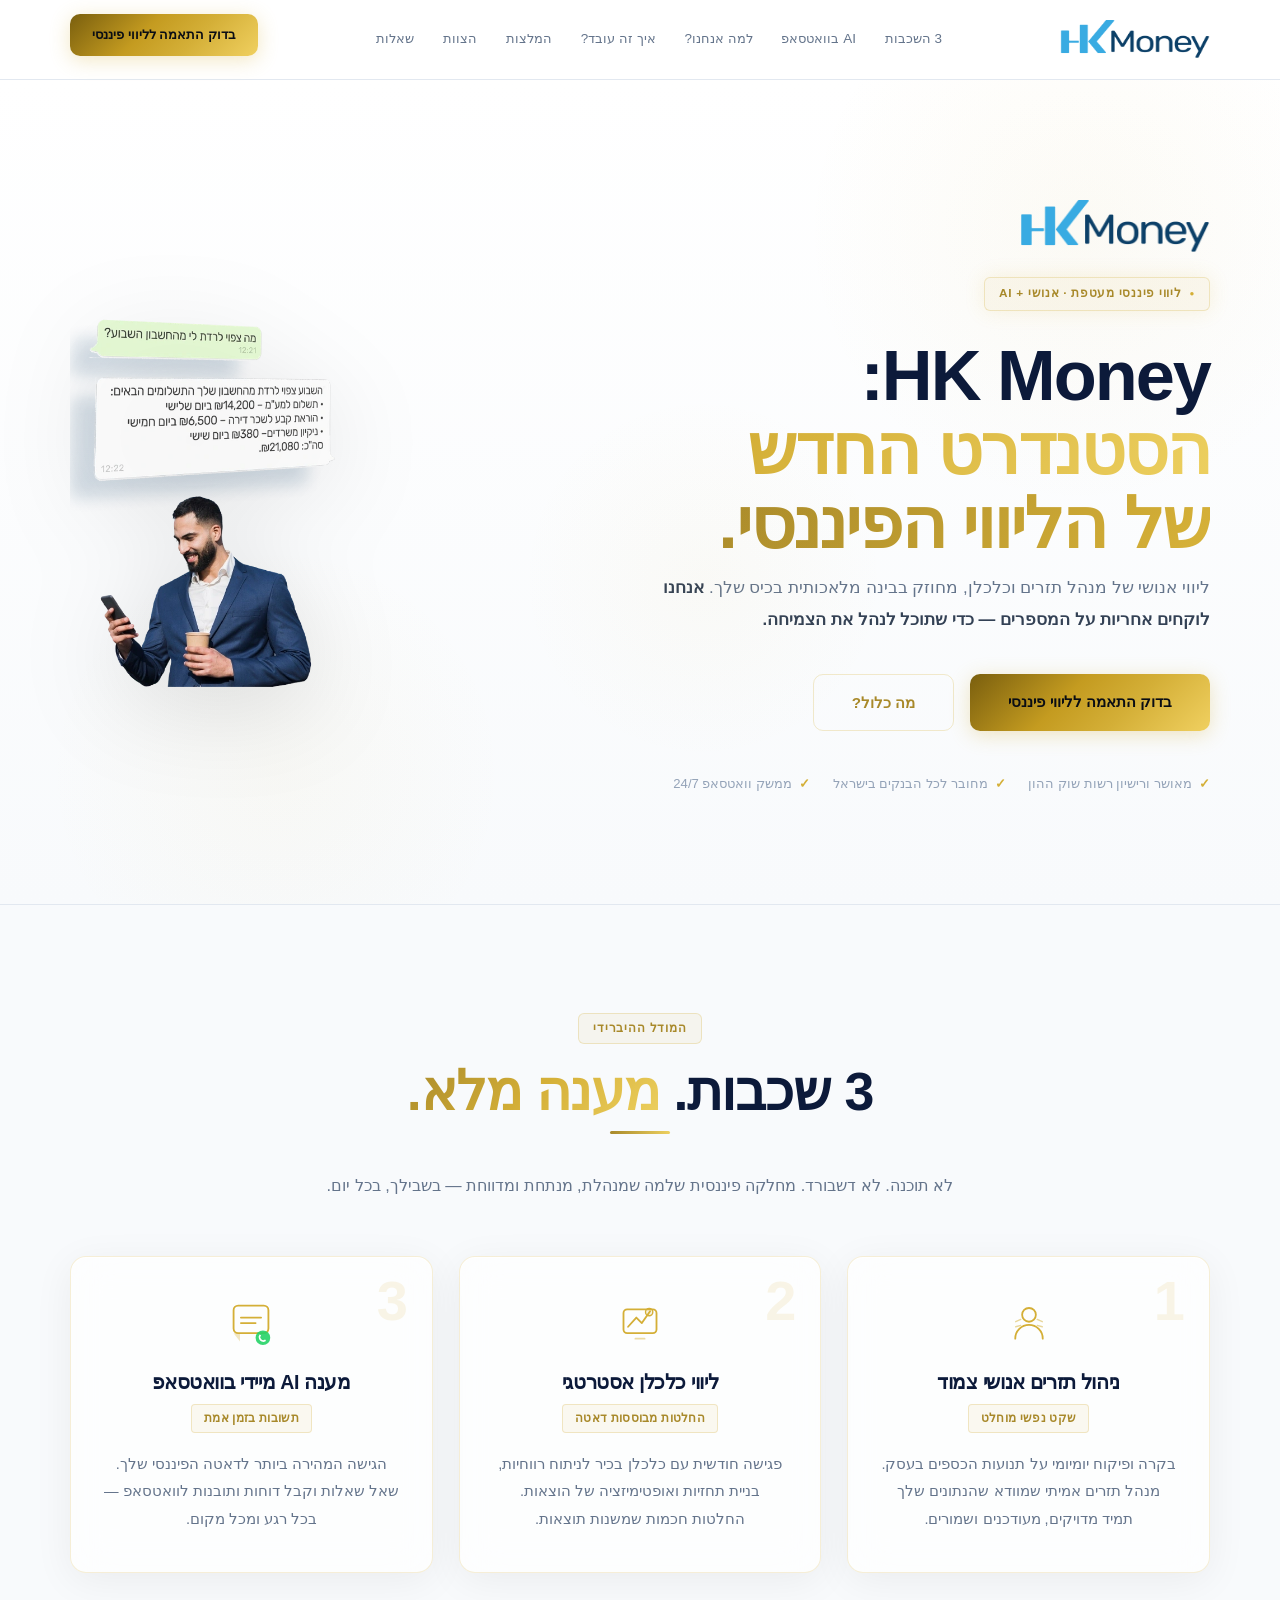
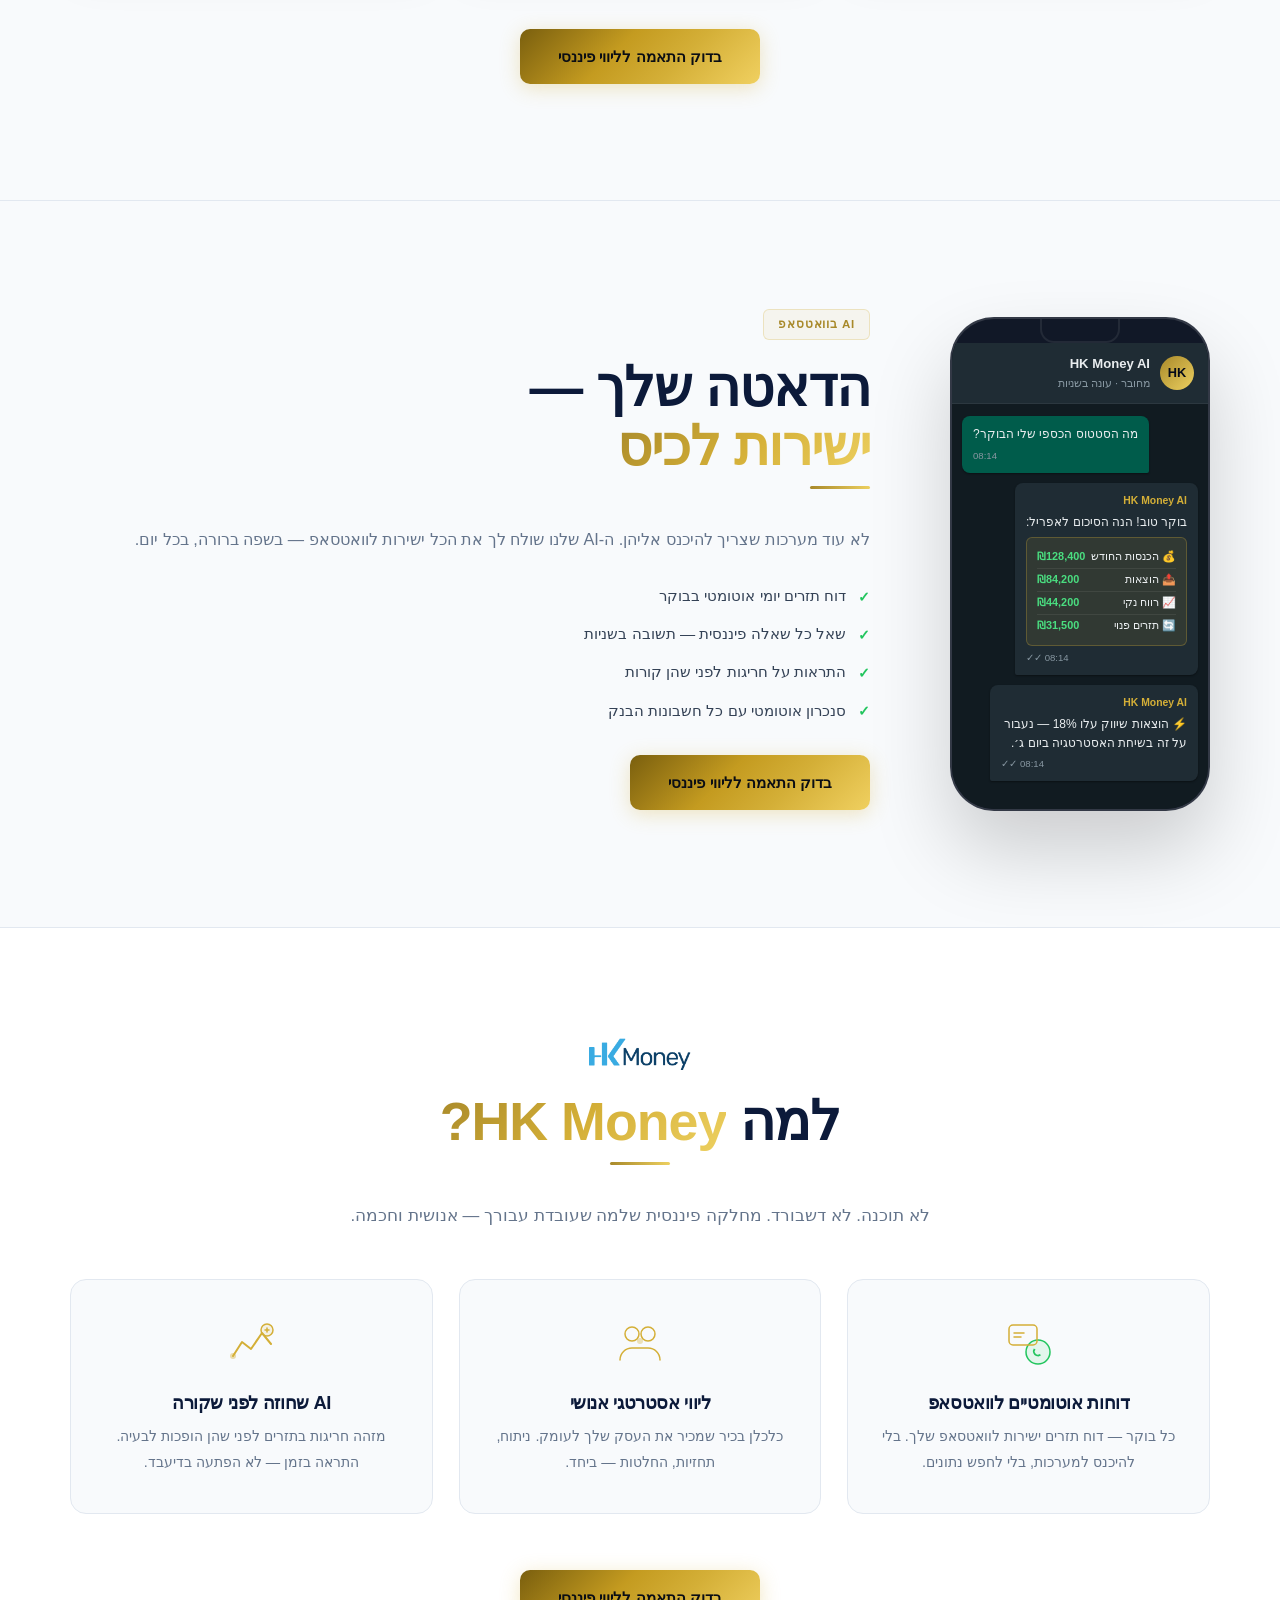
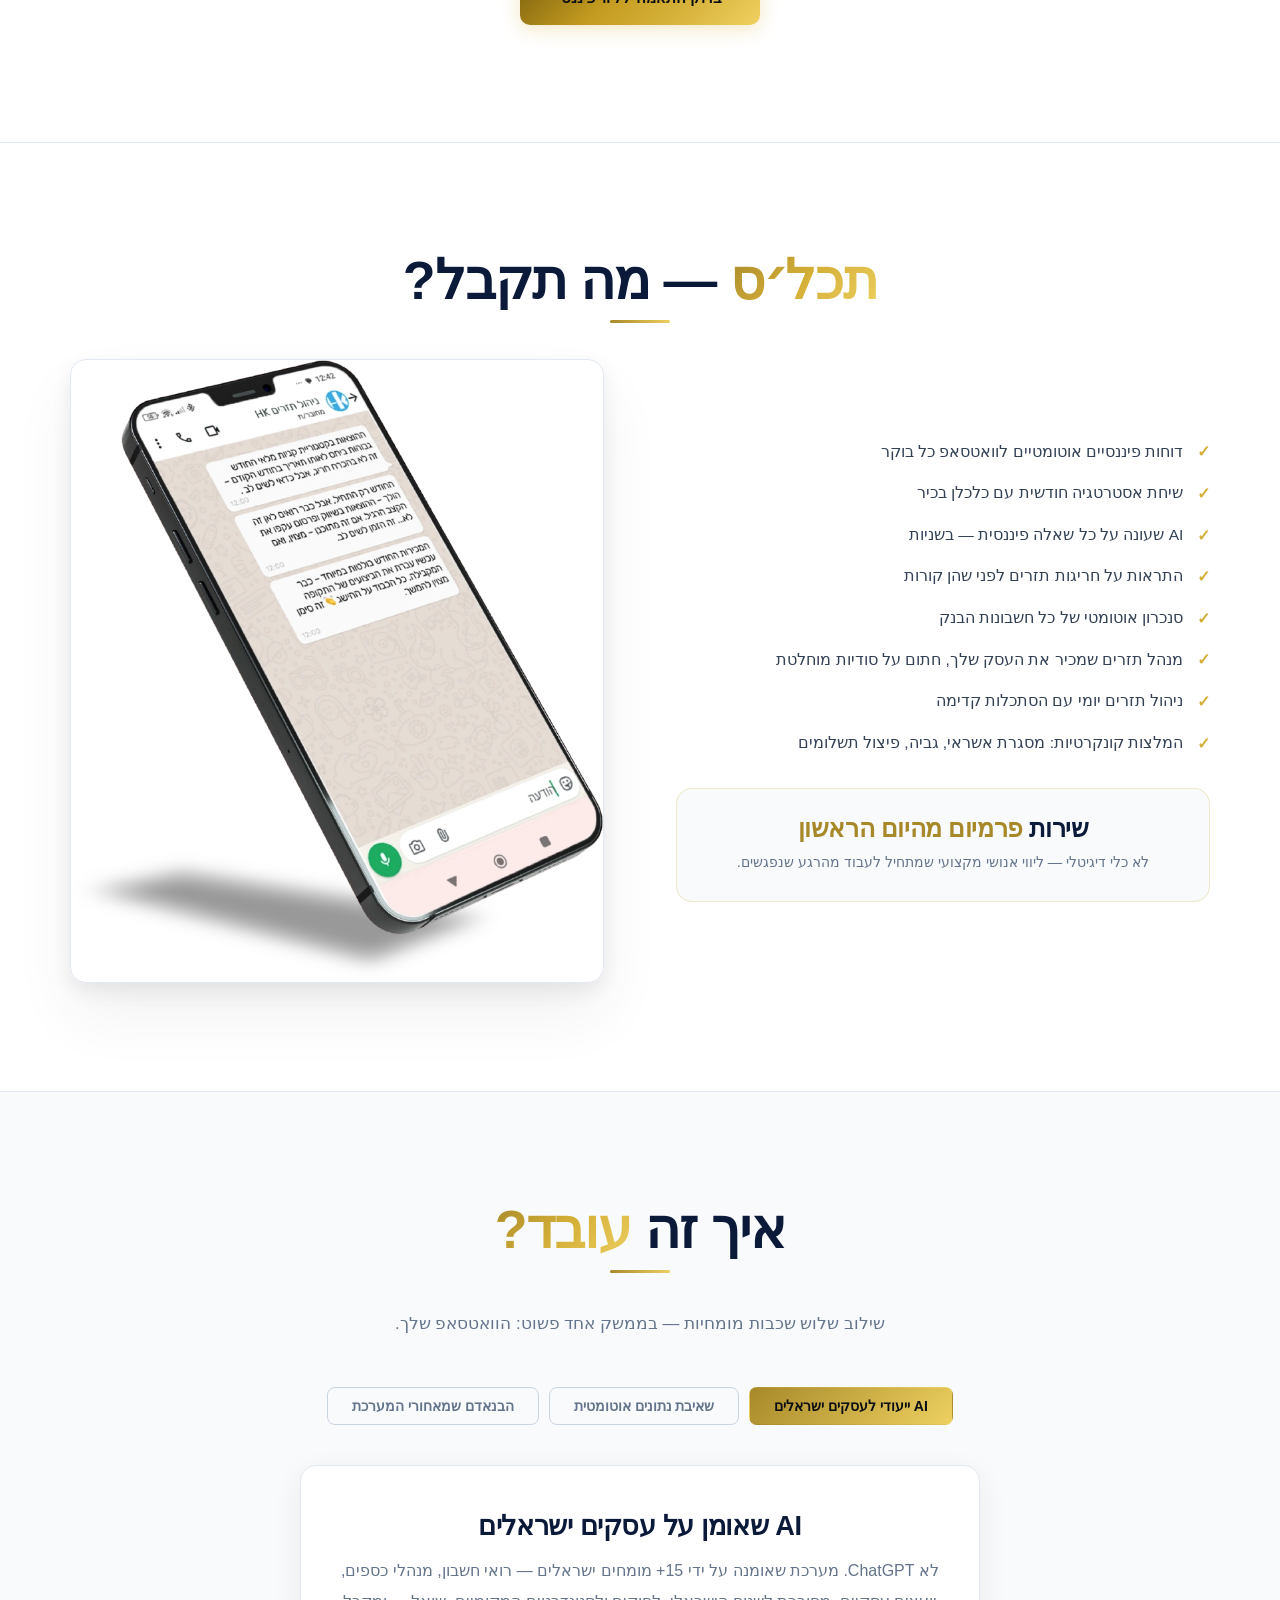
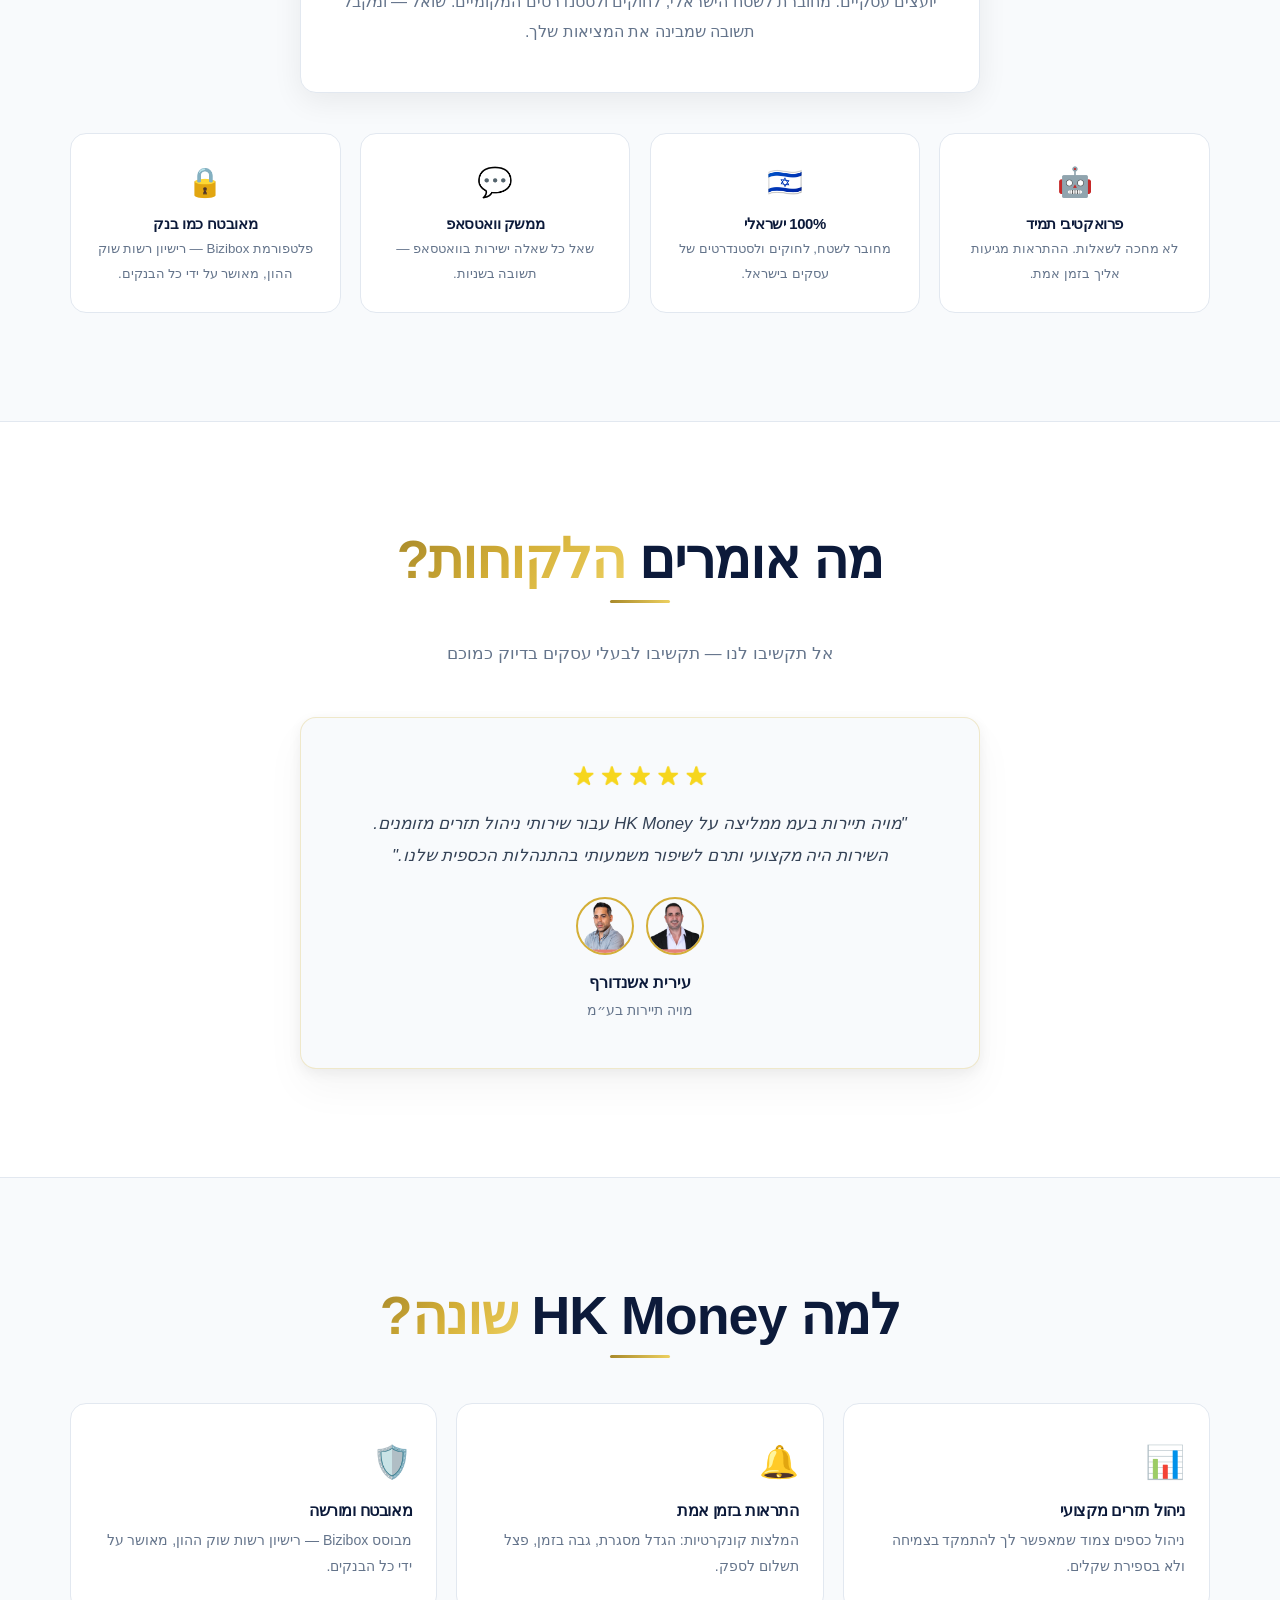
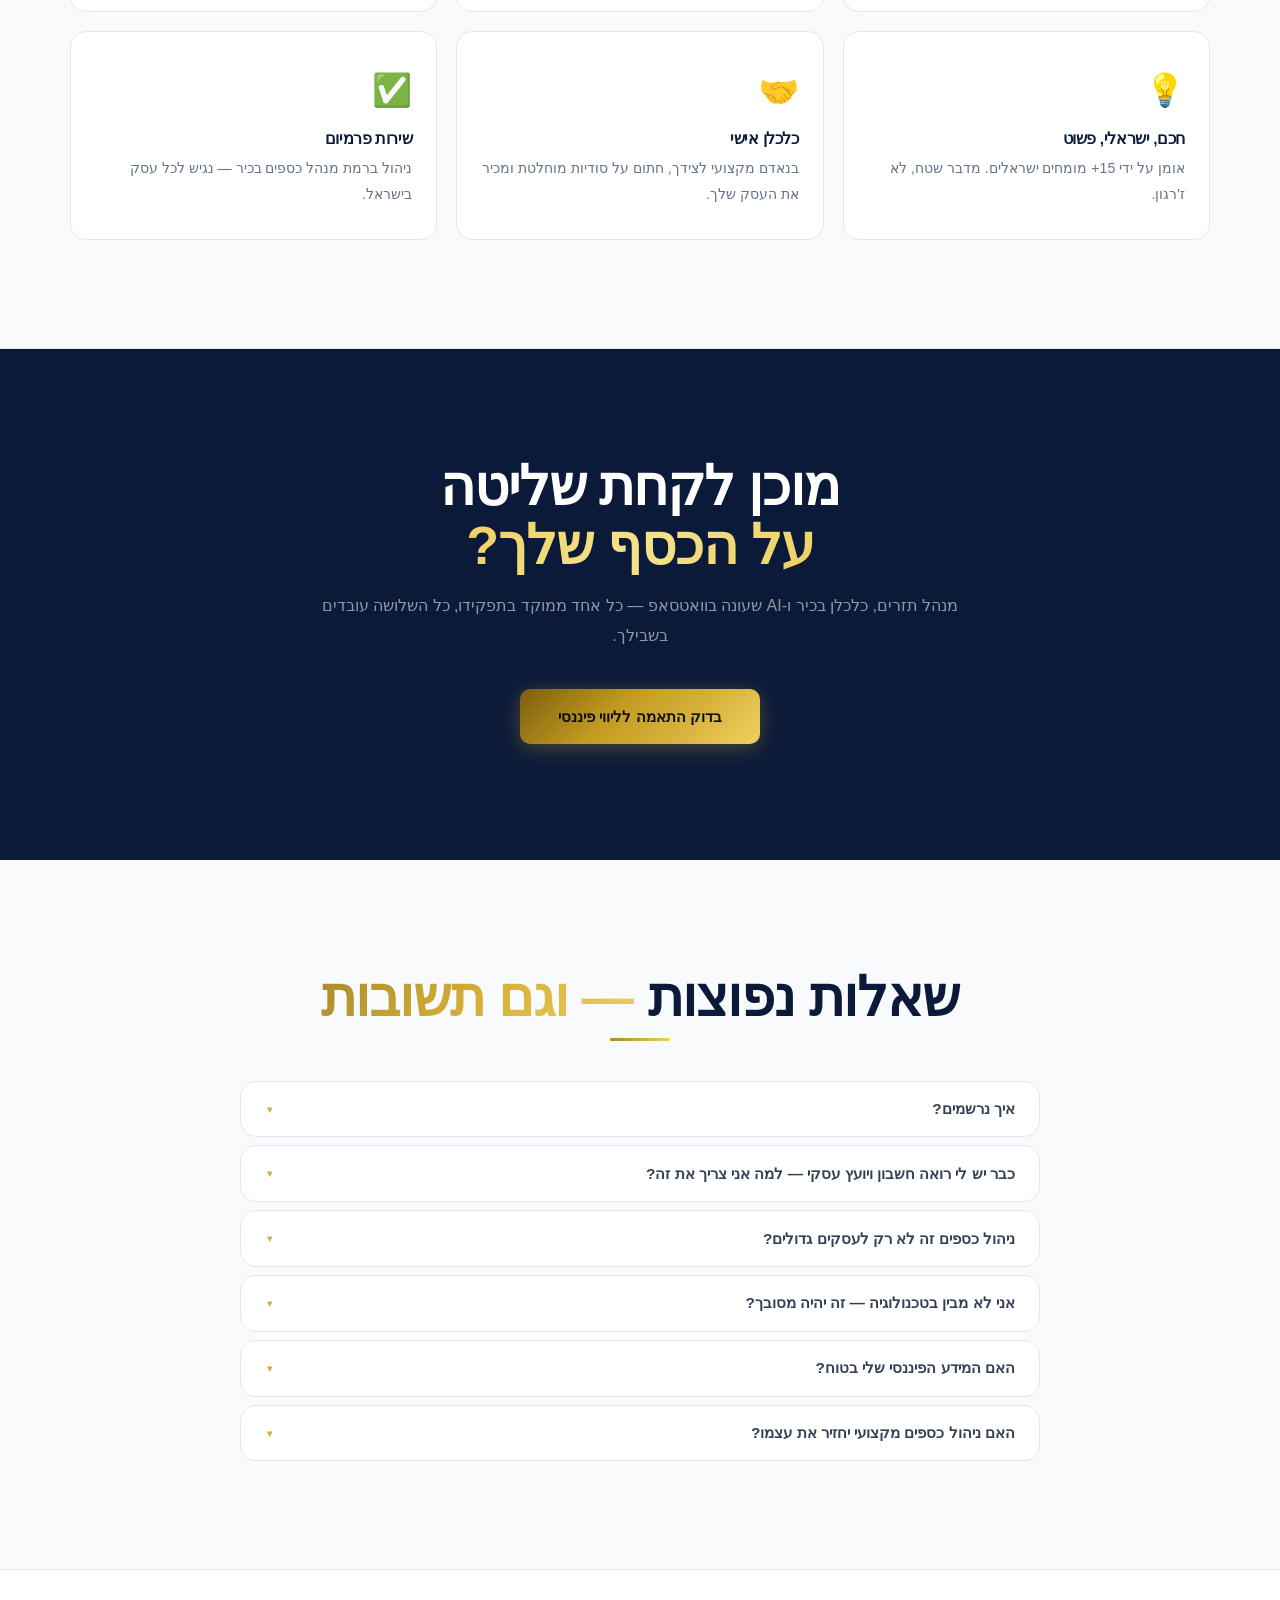
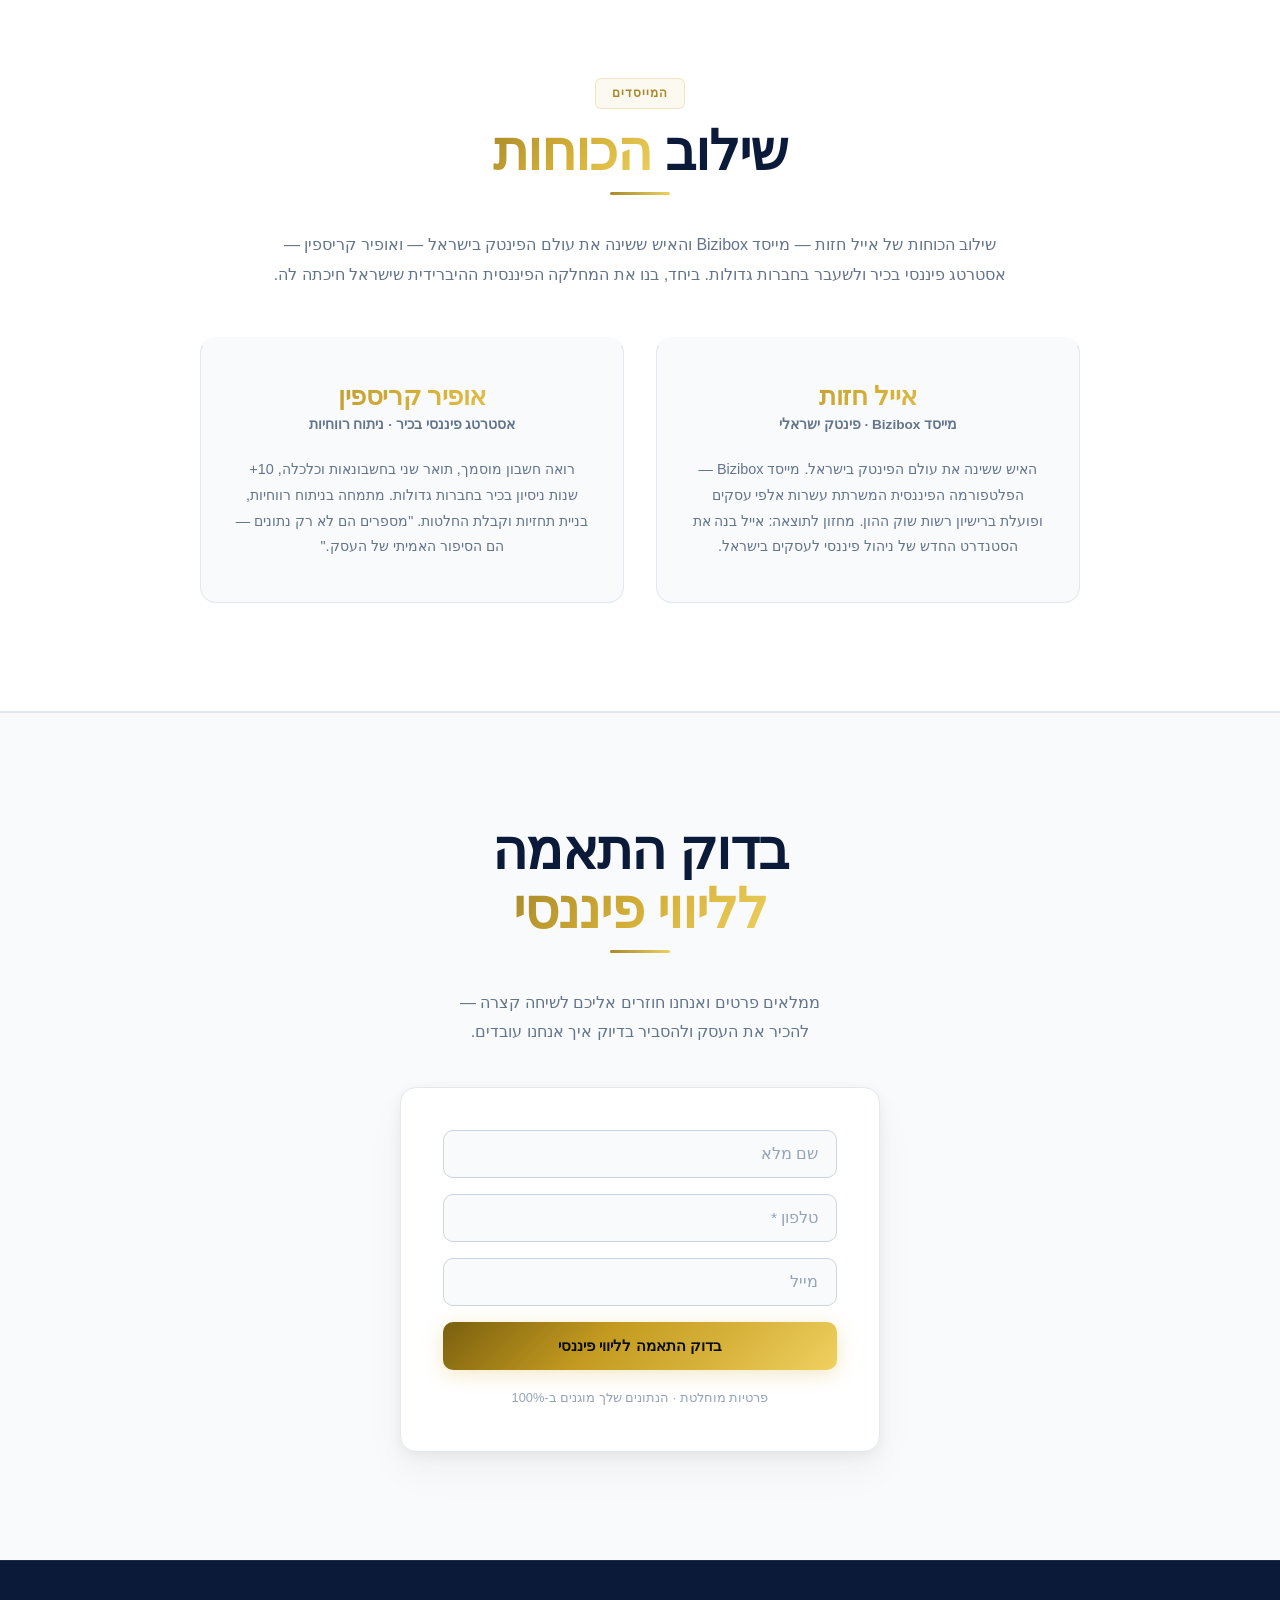
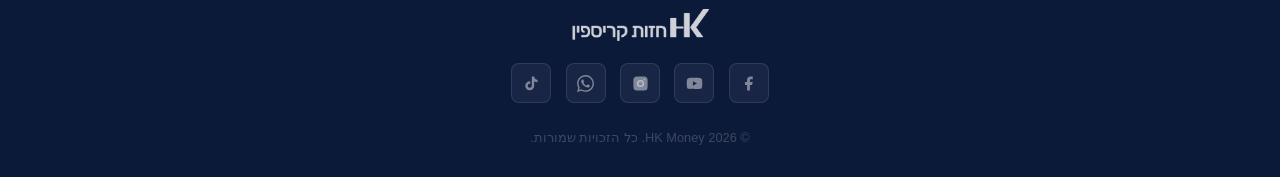
==== commit e5dc1b86: "Premium Visual Upgrade: Stripe/Apple Finance polish - Hero: radial gold glows (pseudo-elements), tit" ====
--- a/index.html
+++ b/index.html
@@ -652,6 +652,14 @@
   if (!isOpen) item.classList.add('open');
 }
 
+// Scroll fade-in observer
+const observer = new IntersectionObserver(
+  els => els.forEach(e => { if (e.isIntersecting) e.target.classList.add('visible'); }),
+  { threshold: 0.15 }
+);
+document.querySelectorAll('.layer-card, .why-card, .benefit-card, .team-card, .faq-item, .review-card')
+  .forEach(el => { el.classList.add('fade-in'); observer.observe(el); });
+
 document.getElementById('main-form').addEventListener('submit', function(e) {
   e.preventDefault();
   const data = new FormData(this);
@@ -667,5 +675,8 @@
 });
 </script>
 
+<!-- Mobile floating CTA -->
+<a href="#contact" class="btn btn-gold mobile-fab">בדוק התאמה לליווי פיננסי</a>
+
 </body>
 </html>
--- a/style.css
+++ b/style.css
@@ -12,36 +12,33 @@
    DESIGN TOKENS
 ═══════════════════════════════════════════════════ */
 :root {
-  /* Surfaces */
-  --bg:         #FFFFFF;
-  --bg-2:       #F8FAFC;
-  --bg-3:       #F1F5F9;
-
-  /* Typography */
-  --ink:        #0F172A;
-  --ink-2:      #334155;
-  --muted:      #64748B;
-  --muted-lt:   #94A3B8;
-
-  /* Gold */
-  --gold:       #D4AF37;
-  --gold-lt:    #E8C547;
-  --gold-dk:    #A8892A;
-  --gold-dim:   rgba(212,175,55,0.08);
-  --gold-border:rgba(212,175,55,0.30);
-  --gold-hi:    rgba(212,175,55,0.55);
-
-  /* Borders & Shadows */
-  --border:     #E2E8F0;
-  --border-2:   #CBD5E1;
-  --shadow-sm:  0 2px 8px  rgba(0,0,0,0.05);
-  --shadow-md:  0 8px 30px rgba(0,0,0,0.07);
-  --shadow-lg:  0 20px 40px rgba(0,0,0,0.04), 0 4px 14px rgba(0,0,0,0.06);
-  --shadow-xl:  0 32px 64px rgba(0,0,0,0.06), 0 8px 20px rgba(0,0,0,0.07);
-
-  --font:       'Inter', -apple-system, sans-serif;
-  --r:          16px;
-  --max-w:      1140px;
+  --bg:          #FFFFFF;
+  --bg-2:        #F8FAFC;
+  --bg-3:        #F1F5F9;
+
+  --ink:         #0C1A3A;
+  --ink-2:       #334155;
+  --muted:       #64748B;
+  --muted-lt:    #94A3B8;
+
+  --gold:        #D4AF37;
+  --gold-lt:     #EDD060;
+  --gold-dk:     #A8892A;
+  --gold-dim:    rgba(212,175,55,0.07);
+  --gold-border: rgba(212,175,55,0.25);
+  --gold-hi:     rgba(212,175,55,0.50);
+
+  --border:      #E2E8F0;
+  --border-2:    #CBD5E1;
+
+  --shadow-sm:   0 2px 8px  rgba(0,0,0,0.05);
+  --shadow-md:   0 8px 30px rgba(0,0,0,0.07);
+  --shadow-lg:   0 20px 40px rgba(0,0,0,0.04), 0 4px 14px rgba(0,0,0,0.06);
+  --shadow-xl:   0 32px 64px rgba(0,0,0,0.06), 0 8px 20px rgba(0,0,0,0.07);
+
+  --font:        'Inter', -apple-system, sans-serif;
+  --r:           16px;
+  --max-w:       1140px;
 }
 
 /* ═══════════════════════════════════════════════════
@@ -74,7 +71,7 @@
    LAYOUT
 ═══════════════════════════════════════════════════ */
 .container { width: 90%; max-width: var(--max-w); margin: 0 auto; }
-section    { padding: 108px 0; position: relative; }
+section    { padding: 108px 0; position: relative; overflow: hidden; }
 
 .section-eyebrow {
   display: inline-block;
@@ -88,12 +85,12 @@
 }
 
 .section-title {
-  font-size: clamp(1.9rem, 4vw, 3.2rem);
-  font-weight: 800;
+  font-size: clamp(2rem, 4.2vw, 3.6rem);
+  font-weight: 900;
   text-align: center;
   margin-bottom: .5rem;
   color: var(--ink);
-  letter-spacing: -0.5px;
+  letter-spacing: -1px;
 }
 .section-sub {
   text-align: center;
@@ -104,13 +101,27 @@
   line-height: 1.85;
 }
 
-.gold     { color: var(--gold-dk); }
+/* Gold gradient text */
+.gold {
+  background: linear-gradient(135deg, #A8892A, #D4AF37, #EDD060);
+  -webkit-background-clip: text;
+  background-clip: text;
+  color: transparent;
+}
+
+/* Gold bar with shimmer */
 .gold-bar {
   display: block;
-  width: 36px; height: 2px;
-  background: linear-gradient(90deg, var(--gold-dk), var(--gold-lt));
-  border-radius: 2px;
+  width: 60px; height: 3px;
+  background: linear-gradient(90deg, #A8892A, #EDD060, #A8892A);
+  background-size: 200% 100%;
+  animation: shimmer-bar 3s ease-in-out infinite;
+  border-radius: 3px;
   margin: .65rem auto 2.2rem;
+}
+@keyframes shimmer-bar {
+  0%   { background-position: 100% 50%; }
+  100% { background-position: -100% 50%; }
 }
 
 /* ═══════════════════════════════════════════════════
@@ -128,23 +139,63 @@
   transition: transform .2s, box-shadow .2s, filter .2s;
   white-space: nowrap;
   position: relative;
+  overflow: hidden;
 }
 .btn:hover  { transform: translateY(-2px); }
 .btn:active { transform: translateY(0); }
 
+/* Shimmer keyframes */
+@keyframes shimmer {
+  0%   { left: -100%; }
+  100% { left: 200%; }
+}
+
 /* Primary: Metallic Gold */
 .btn-gold {
-  background: linear-gradient(135deg, #8A6E10 0%, #C49B20 35%, #D4AF37 60%, #EDD060 100%);
+  background: linear-gradient(135deg, #7A5F0E 0%, #C49B20 40%, #D4AF37 65%, #F0D060 100%);
   color: #0A0D14;
   font-weight: 800;
   box-shadow: 0 4px 20px rgba(212,175,55,0.30);
 }
+.btn-gold::after {
+  content: '';
+  position: absolute;
+  top: 0; left: -100%;
+  width: 60%; height: 100%;
+  background: linear-gradient(90deg, transparent, rgba(255,255,255,0.22), transparent);
+  animation: shimmer 2.5s ease-in-out infinite;
+}
 .btn-gold:hover {
   filter: brightness(1.07);
-  box-shadow: 0 8px 36px rgba(212,175,55,0.45);
-}
-
-/* Ghost: Outlined gold */
+  box-shadow: 0 8px 36px rgba(212,175,55,0.50);
+}
+
+/* Pulse btn */
+@keyframes pulse-btn {
+  0%, 100% { box-shadow: 0 4px 20px rgba(212,175,55,0.30); }
+  50%       { box-shadow: 0 4px 40px rgba(212,175,55,0.65), 0 0 70px rgba(212,175,55,0.18); }
+}
+.btn-pulse {
+  background: linear-gradient(135deg, #7A5F0E 0%, #C49B20 40%, #D4AF37 65%, #F0D060 100%);
+  color: #0A0D14;
+  font-weight: 800;
+  animation: pulse-btn 2s ease-in-out infinite;
+}
+.btn-pulse::after {
+  content: '';
+  position: absolute;
+  top: 0; left: -100%;
+  width: 60%; height: 100%;
+  background: linear-gradient(90deg, transparent, rgba(255,255,255,0.22), transparent);
+  animation: shimmer 2.5s ease-in-out infinite;
+}
+.btn-pulse:hover {
+  animation: none;
+  filter: brightness(1.07);
+  box-shadow: 0 8px 40px rgba(212,175,55,0.55);
+}
+
+/* Ghost */
 .btn-ghost {
   background: transparent;
   border: 1.5px solid var(--gold-border);
@@ -156,7 +207,6 @@
   border-color: var(--gold-hi);
 }
 
-/* Full width */
 .btn-full { width: 100%; display: block; text-align: center; }
 
 /* ═══════════════════════════════════════════════════
@@ -207,21 +257,54 @@
    HERO
 ═══════════════════════════════════════════════════ */
 #hero {
-  background: linear-gradient(170deg, #FFFFFF 0%, #F8FAFC 55%, #FFFFFF 100%);
+  background: linear-gradient(180deg, #FFFFFF 0%, #F8FAFC 100%);
   padding: 120px 0 110px;
   min-height: 600px;
   border-bottom: 1px solid var(--border);
 }
+/* Glow 1 — top right */
+#hero::before {
+  content: '';
+  position: absolute;
+  width: 600px; height: 600px;
+  background: radial-gradient(circle, rgba(212,175,55,0.05) 0%, transparent 65%);
+  top: -150px; right: -100px;
+  pointer-events: none; z-index: 0;
+}
+/* Glow 2 — bottom left */
+#hero::after {
+  content: '';
+  position: absolute;
+  width: 500px; height: 500px;
+  background: radial-gradient(circle, rgba(212,175,55,0.04) 0%, transparent 65%);
+  bottom: -120px; left: 2%;
+  pointer-events: none; z-index: 0;
+}
+
+/* Glow 3 — center */
+.hero-inner::before {
+  content: '';
+  position: absolute;
+  width: 400px; height: 400px;
+  background: radial-gradient(circle, rgba(212,175,55,0.035) 0%, transparent 65%);
+  top: 30%; left: 38%;
+  pointer-events: none; z-index: 0;
+}
 
 .hero-inner {
   display: flex; align-items: center;
   justify-content: space-between;
-  gap: 3.5rem;
+  gap: 3.5rem; position: relative; z-index: 1;
 }
 .hero-content { flex: 1; max-width: 640px; }
 .hero-logo    { margin-bottom: 1.6rem; }
 .hero-logo img { height: 52px; }
 
+/* Badge with pulse */
+@keyframes pulse-gold {
+  0%, 100% { border-color: rgba(212,175,55,0.30); box-shadow: 0 0 20px rgba(212,175,55,0.12); }
+  50%       { border-color: rgba(212,175,55,0.65); box-shadow: 0 0 30px rgba(212,175,55,0.28); }
+}
 .hero-badge {
   display: inline-flex; align-items: center; gap: .5rem;
   background: var(--gold-dim);
@@ -229,16 +312,17 @@
   border-radius: 6px;
   color: var(--gold-dk); font-size: .74rem; font-weight: 700;
   letter-spacing: .7px; padding: 6px 14px; margin-bottom: 1.8rem;
+  box-shadow: 0 0 20px rgba(212,175,55,0.15);
+  animation: pulse-gold 3s ease-in-out infinite;
 }
 .hero-badge::before { content: '●'; font-size: .5rem; color: var(--gold); }
 
 .hero-title {
-  font-size: clamp(2.3rem, 4.8vw, 4.2rem);
-  font-weight: 800; line-height: 1.08;
+  font-size: clamp(2.8rem, 5.5vw, 5rem);
+  font-weight: 900; line-height: 1.05;
   margin-bottom: .7rem; color: var(--ink);
-  letter-spacing: -1.2px;
-}
-.hero-title .gold { color: var(--gold-dk); }
+  letter-spacing: -2px;
+}
 
 .hero-sub {
   font-size: 1.05rem; color: var(--muted);
@@ -251,10 +335,9 @@
 .hero-image { flex-shrink: 0; }
 .hero-image img {
   width: 280px;
-  filter: drop-shadow(0 20px 48px rgba(0,0,0,0.10));
-}
-
-/* Trust strip */
+  filter: drop-shadow(0 20px 48px rgba(0,0,0,0.12));
+}
+
 .hero-trust {
   display: flex; align-items: center; gap: 1.4rem;
   margin-top: 2.6rem; flex-wrap: wrap;
@@ -264,8 +347,7 @@
   font-size: .82rem; color: var(--muted-lt); font-weight: 500;
 }
 .hero-trust-item::before {
-  content: '✓';
-  color: var(--gold);
+  content: '✓'; color: var(--gold);
   font-weight: 800; font-size: .8rem;
 }
 
@@ -289,11 +371,13 @@
 }
 
 .layer-card {
-  background: var(--bg);
-  border: 1px solid var(--gold-border);
+  background: rgba(255,255,255,0.7);
+  backdrop-filter: blur(20px);
+  -webkit-backdrop-filter: blur(20px);
+  border: 1px solid rgba(212,175,55,0.2);
   border-radius: var(--r);
-  padding: 2.8rem 2rem; text-align: center;
-  box-shadow: var(--shadow-lg);
+  padding: 2.8rem 2rem 2.4rem; text-align: center;
+  box-shadow: 0 8px 40px rgba(0,0,0,0.06), inset 0 1px 0 rgba(255,255,255,0.9);
   transition: transform .3s, box-shadow .3s, border-color .3s;
   position: relative; overflow: hidden;
 }
@@ -304,23 +388,27 @@
   opacity: 0; transition: opacity .35s;
 }
 .layer-card:hover {
-  transform: translateY(-7px);
-  box-shadow: var(--shadow-xl), 0 0 0 1px var(--gold-border);
-  border-color: var(--gold-hi);
+  transform: translateY(-8px);
+  box-shadow: 0 20px 60px rgba(212,175,55,0.15);
+  border-color: rgba(212,175,55,0.5);
 }
 .layer-card:hover::after { opacity: 1; }
 
+/* Large decorative number */
 .layer-num {
-  display: inline-flex; align-items: center; justify-content: center;
-  width: 50px; height: 50px; border-radius: 50%;
-  background: linear-gradient(135deg, var(--gold-dk), var(--gold-lt));
-  font-size: 1.4rem; font-weight: 800; color: #fff;
-  margin: 0 auto 1.3rem;
-  box-shadow: 0 4px 16px rgba(212,175,55,0.35);
-}
-.layer-svg { width: 44px; height: 44px; margin: 0 auto .9rem; }
+  position: absolute;
+  top: 1rem; right: 1.5rem;
+  font-size: 3.5rem;
+  font-weight: 900;
+  color: rgba(212,175,55,0.12);
+  line-height: 1;
+  pointer-events: none;
+  user-select: none;
+}
+
+.layer-svg { width: 44px; height: 44px; margin: 0 auto 1rem; }
 .layer-card h3 {
-  font-size: 1.2rem; font-weight: 800;
+  font-size: 1.22rem; font-weight: 800;
   color: var(--ink); margin-bottom: .6rem; line-height: 1.25;
 }
 .layer-value {
@@ -355,11 +443,15 @@
   transition: transform .3s, border-color .3s, box-shadow .3s;
 }
 .why-card:hover {
-  transform: translateY(-4px);
-  border-color: var(--gold-border);
-  box-shadow: var(--shadow-lg);
-}
-.why-card-icon { width: 50px; height: 50px; margin: 0 auto 1rem; }
+  transform: translateY(-6px);
+  border-color: rgba(212,175,55,0.4);
+  box-shadow: 0 12px 40px rgba(212,175,55,0.10);
+}
+.why-card-icon {
+  width: 50px; height: 50px; margin: 0 auto 1rem;
+  transition: transform .3s;
+}
+.why-card:hover .why-card-icon { transform: scale(1.15); }
 .why-card h3   { font-size: 1.15rem; color: var(--ink); margin-bottom: .6rem; }
 .why-card p    { color: var(--muted); font-size: .9rem; line-height: 1.82; }
 
@@ -394,16 +486,22 @@
 
 /* Phone mockup */
 .phone-wrap { flex-shrink: 0; }
+
+@keyframes float {
+  0%, 100% { transform: translateY(0); }
+  50%       { transform: translateY(-10px); }
+}
+
 .phone-shell {
   width: 260px;
   background: #111827;
-  border-radius: 40px;
+  border-radius: 44px;
   border: 2px solid rgba(255,255,255,0.14);
   box-shadow:
     0 40px 80px rgba(0,0,0,0.18),
-    0 0 0 1px rgba(255,255,255,0.06),
-    inset 0 1px 0 rgba(255,255,255,0.12);
+    0 0 0 1px rgba(255,255,255,0.05);
   overflow: hidden;
+  animation: float 4s ease-in-out infinite;
 }
 .phone-notch {
   width: 80px; height: 24px;
@@ -596,11 +694,16 @@
   transition: border-color .2s, transform .2s, box-shadow .2s;
 }
 .benefit-card:hover {
-  border-color: var(--gold-border);
-  transform: translateY(-3px);
-  box-shadow: var(--shadow-md);
-}
-.benefit-icon { font-size: 2rem; margin-bottom: .8rem; }
+  border-color: rgba(212,175,55,0.4);
+  transform: translateY(-6px);
+  box-shadow: 0 12px 40px rgba(212,175,55,0.10);
+}
+.benefit-icon {
+  font-size: 2rem; margin-bottom: .8rem;
+  display: inline-block;
+  transition: transform .3s;
+}
+.benefit-card:hover .benefit-icon { transform: scale(1.15); }
 .benefit-card h3 { font-size: .97rem; font-weight: 700; margin-bottom: .5rem; color: var(--ink); }
 .benefit-card p  { font-size: .88rem; color: var(--muted); }
 
@@ -611,10 +714,15 @@
   background: var(--ink);
   text-align: center;
 }
-#cta-mid .section-title { color: #FFFFFF; }
-#cta-mid .section-title .gold { color: var(--gold-lt); }
+#cta-mid .section-title { color: #FFFFFF; letter-spacing: -1px; }
+#cta-mid .section-title .gold {
+  background: linear-gradient(135deg, #EDD060, #F5E18A, #EDD060);
+  -webkit-background-clip: text;
+  background-clip: text;
+  color: transparent;
+}
 #cta-mid p {
-  color: rgba(255,255,255,0.58);
+  color: rgba(255,255,255,0.55);
   max-width: 640px; margin: 1rem auto 2.4rem;
   font-size: 1rem;
 }
@@ -631,9 +739,13 @@
   background: var(--bg);
   border: 1px solid var(--border);
   border-radius: var(--r); overflow: hidden;
-  transition: border-color .2s, box-shadow .2s;
+  transition: all 0.3s ease;
 }
 .faq-item:hover { border-color: var(--gold-border); box-shadow: var(--shadow-sm); }
+.faq-item.open {
+  background: linear-gradient(135deg, rgba(212,175,55,0.04), rgba(212,175,55,0.01));
+  border-color: rgba(212,175,55,0.35);
+}
 .faq-q {
   width: 100%; text-align: right;
   padding: 1.15rem 1.5rem;
@@ -654,7 +766,7 @@
 .faq-a {
   max-height: 0; overflow: hidden;
   transition: max-height .35s ease, padding .35s ease;
-  padding: 0 1.5rem; background: var(--bg-2);
+  padding: 0 1.5rem; background: transparent;
   color: var(--muted); font-size: .93rem; line-height: 1.85;
 }
 .faq-item.open .faq-a { max-height: 600px; padding: .2rem 1.5rem 1.4rem; }
@@ -684,17 +796,25 @@
 .team-card {
   background: var(--bg-2);
   border: 1px solid var(--border);
+  border-top: 3px solid transparent;
   border-radius: var(--r); padding: 2.6rem 2rem; text-align: center;
-  transition: border-color .25s, box-shadow .25s, transform .25s;
+  transition: border-color .3s, border-top-color .3s, box-shadow .3s, transform .3s;
 }
 .team-card:hover {
   border-color: var(--gold-border);
+  border-top-color: var(--gold);
   box-shadow: var(--shadow-lg);
   transform: translateY(-4px);
 }
-.team-card h3 { font-size: 1.9rem; margin-bottom: .2rem; }
+.team-card h3 {
+  font-size: 1.6rem; margin-bottom: .2rem;
+  background: linear-gradient(135deg, #A8892A, #D4AF37, #EDD060);
+  -webkit-background-clip: text;
+  background-clip: text;
+  color: transparent;
+}
 .team-card .team-role {
-  color: var(--gold-dk); font-size: .85rem;
+  color: var(--muted); font-size: .85rem;
   margin-bottom: 1.2rem; font-weight: 600;
 }
 .team-card p { font-size: .9rem; color: var(--muted); line-height: 1.8; }
@@ -725,12 +845,12 @@
   background: var(--bg-2);
   color: var(--ink); font-size: .97rem;
   font-family: var(--font); direction: rtl;
-  transition: border-color .2s, background .2s;
+  transition: border-color .2s, background .2s, box-shadow .2s;
 }
 .form-row input:focus {
   outline: none; border-color: var(--gold);
   background: var(--bg);
-  box-shadow: 0 0 0 3px rgba(212,175,55,0.1);
+  box-shadow: 0 0 0 3px rgba(212,175,55,0.10);
 }
 .form-row input::placeholder { color: var(--muted-lt); }
 .form-note { font-size: .8rem; color: var(--muted-lt); margin-top: 1rem; }
@@ -757,6 +877,39 @@
 }
 .footer-socials a:hover { background: var(--gold); color: #0A0D14; border-color: var(--gold); }
 .footer-copy { color: rgba(255,255,255,0.2); font-size: .8rem; }
+
+/* ═══════════════════════════════════════════════════
+   SCROLL FADE-IN
+═══════════════════════════════════════════════════ */
+.fade-in {
+  opacity: 0;
+  transform: translateY(24px);
+  transition: opacity 0.6s ease, transform 0.6s ease;
+}
+.fade-in.visible {
+  opacity: 1;
+  transform: translateY(0);
+}
+
+/* ═══════════════════════════════════════════════════
+   MOBILE FLOATING CTA
+═══════════════════════════════════════════════════ */
+.mobile-fab {
+  display: none;
+}
+@media (max-width: 767px) {
+  .mobile-fab {
+    display: block;
+    position: fixed;
+    bottom: 20px; left: 50%;
+    transform: translateX(-50%);
+    z-index: 999;
+    white-space: nowrap;
+    box-shadow: 0 8px 30px rgba(212,175,55,0.50);
+    font-size: .88rem;
+    padding: 13px 30px;
+  }
+}
 
 /* ═══════════════════════════════════════════════════
    RESPONSIVE
@@ -778,11 +931,11 @@
   .hero-inner   { flex-direction: column; text-align: center; gap: 1.5rem; }
   .hero-image   { display: none; }
   .hero-content { max-width: 100%; }
-  .hero-title   { font-size: 2.2rem; letter-spacing: -.8px; }
+  .hero-title   { font-size: 2.4rem; letter-spacing: -1.2px; }
   .hero-sub     { font-size: .96rem; }
   .hero-ctas    { justify-content: center; }
   .hero-trust   { justify-content: center; }
-  .section-title { font-size: 1.85rem; }
+  .section-title { font-size: 1.9rem; }
   .gives-inner  { grid-template-columns: 1fr; }
   .gives-image  { display: none; }
   .team-grid    { grid-template-columns: 1fr; max-width: 420px; margin: 0 auto; }
@@ -795,4 +948,6 @@
   .contact-form { padding: 1.8rem 1.2rem; }
   .review-card  { padding: 1.8rem 1.2rem; }
   .phone-shell  { width: 220px; }
-}
+  /* Extra bottom padding for mobile FAB */
+  body { padding-bottom: 80px; }
+}
